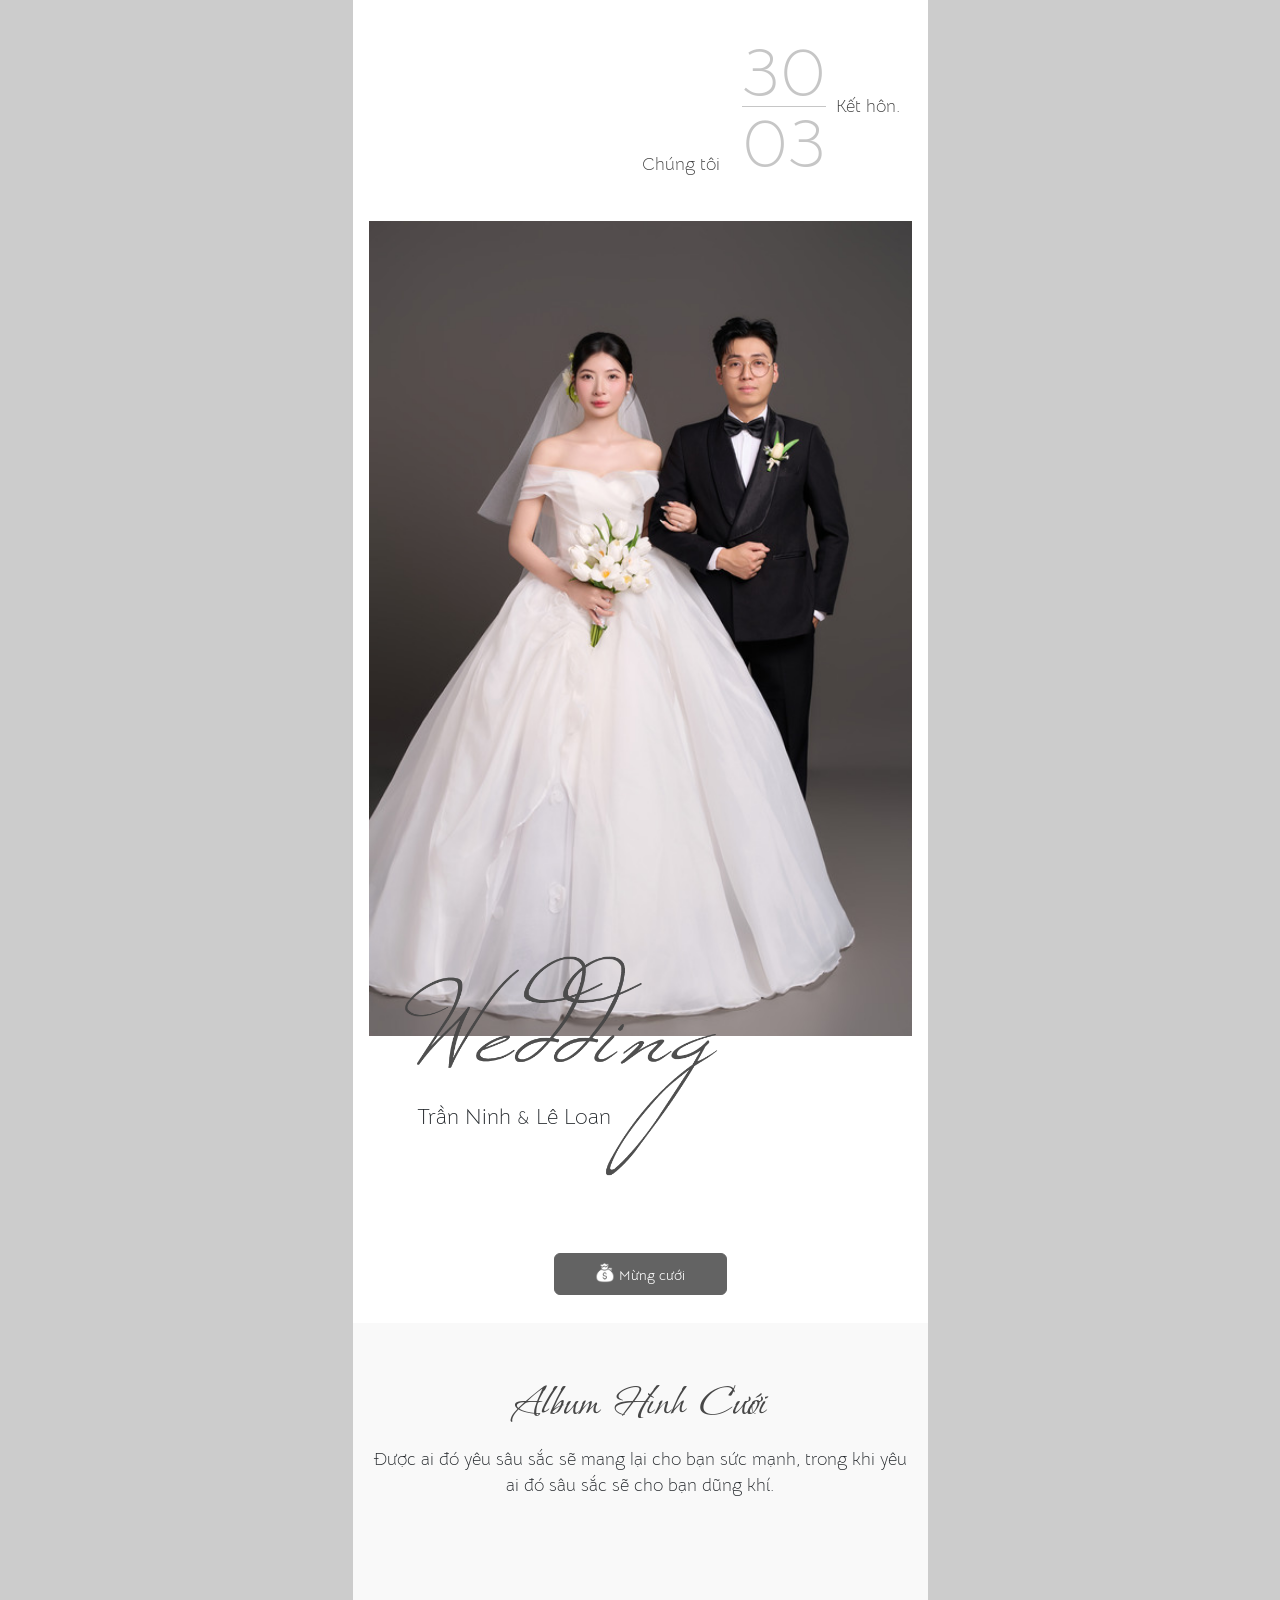
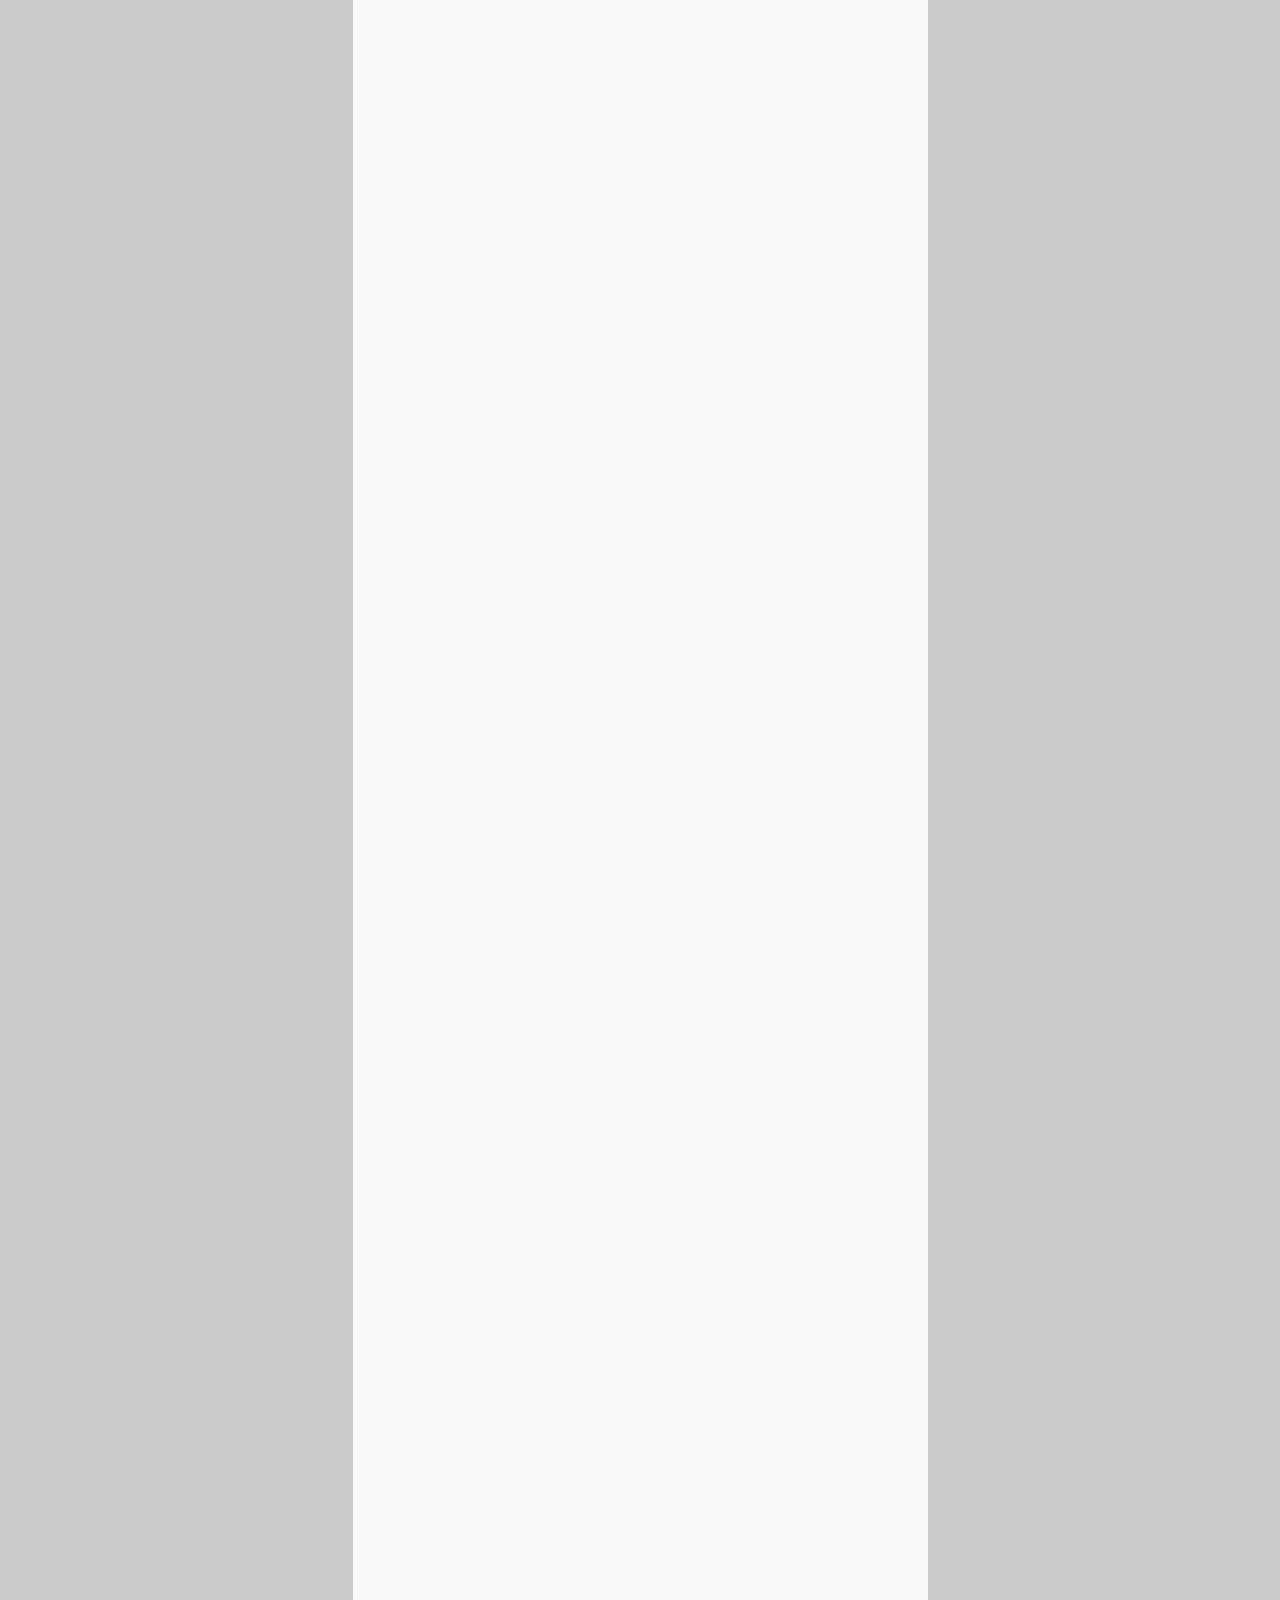
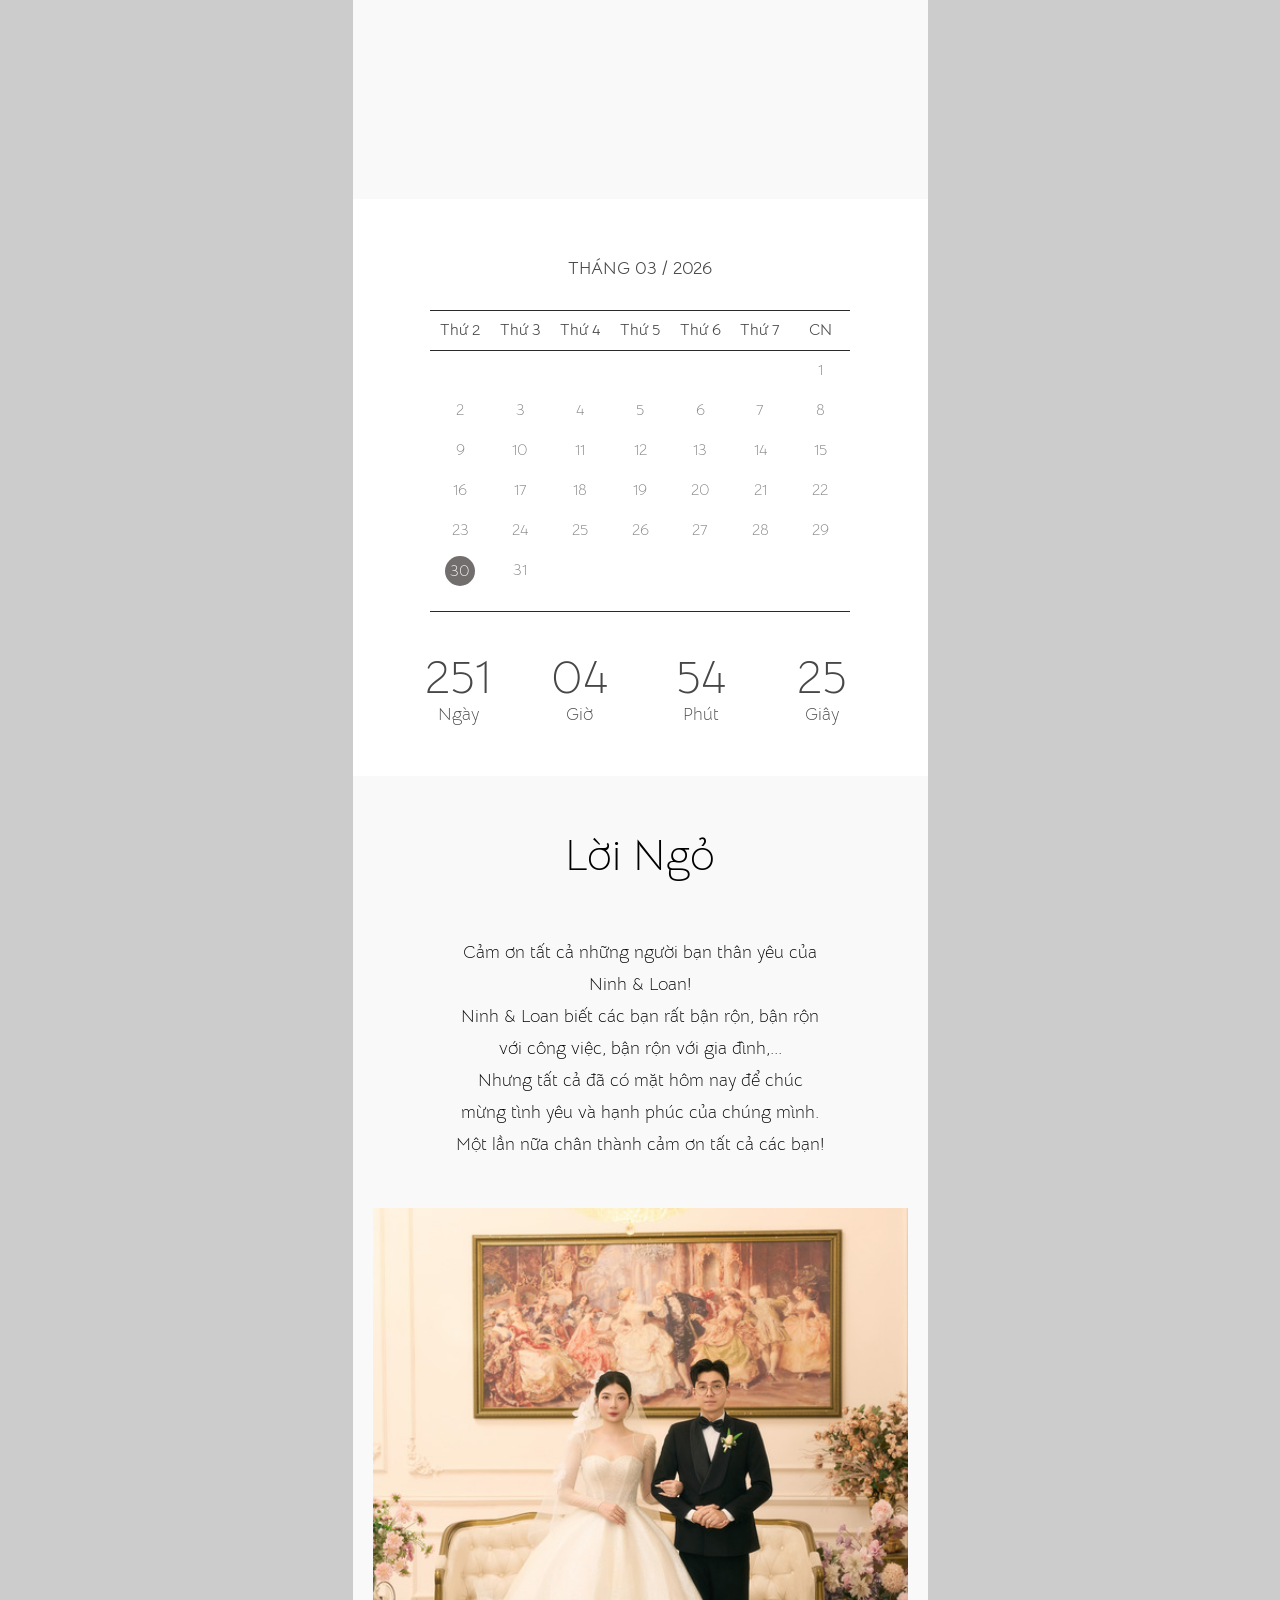
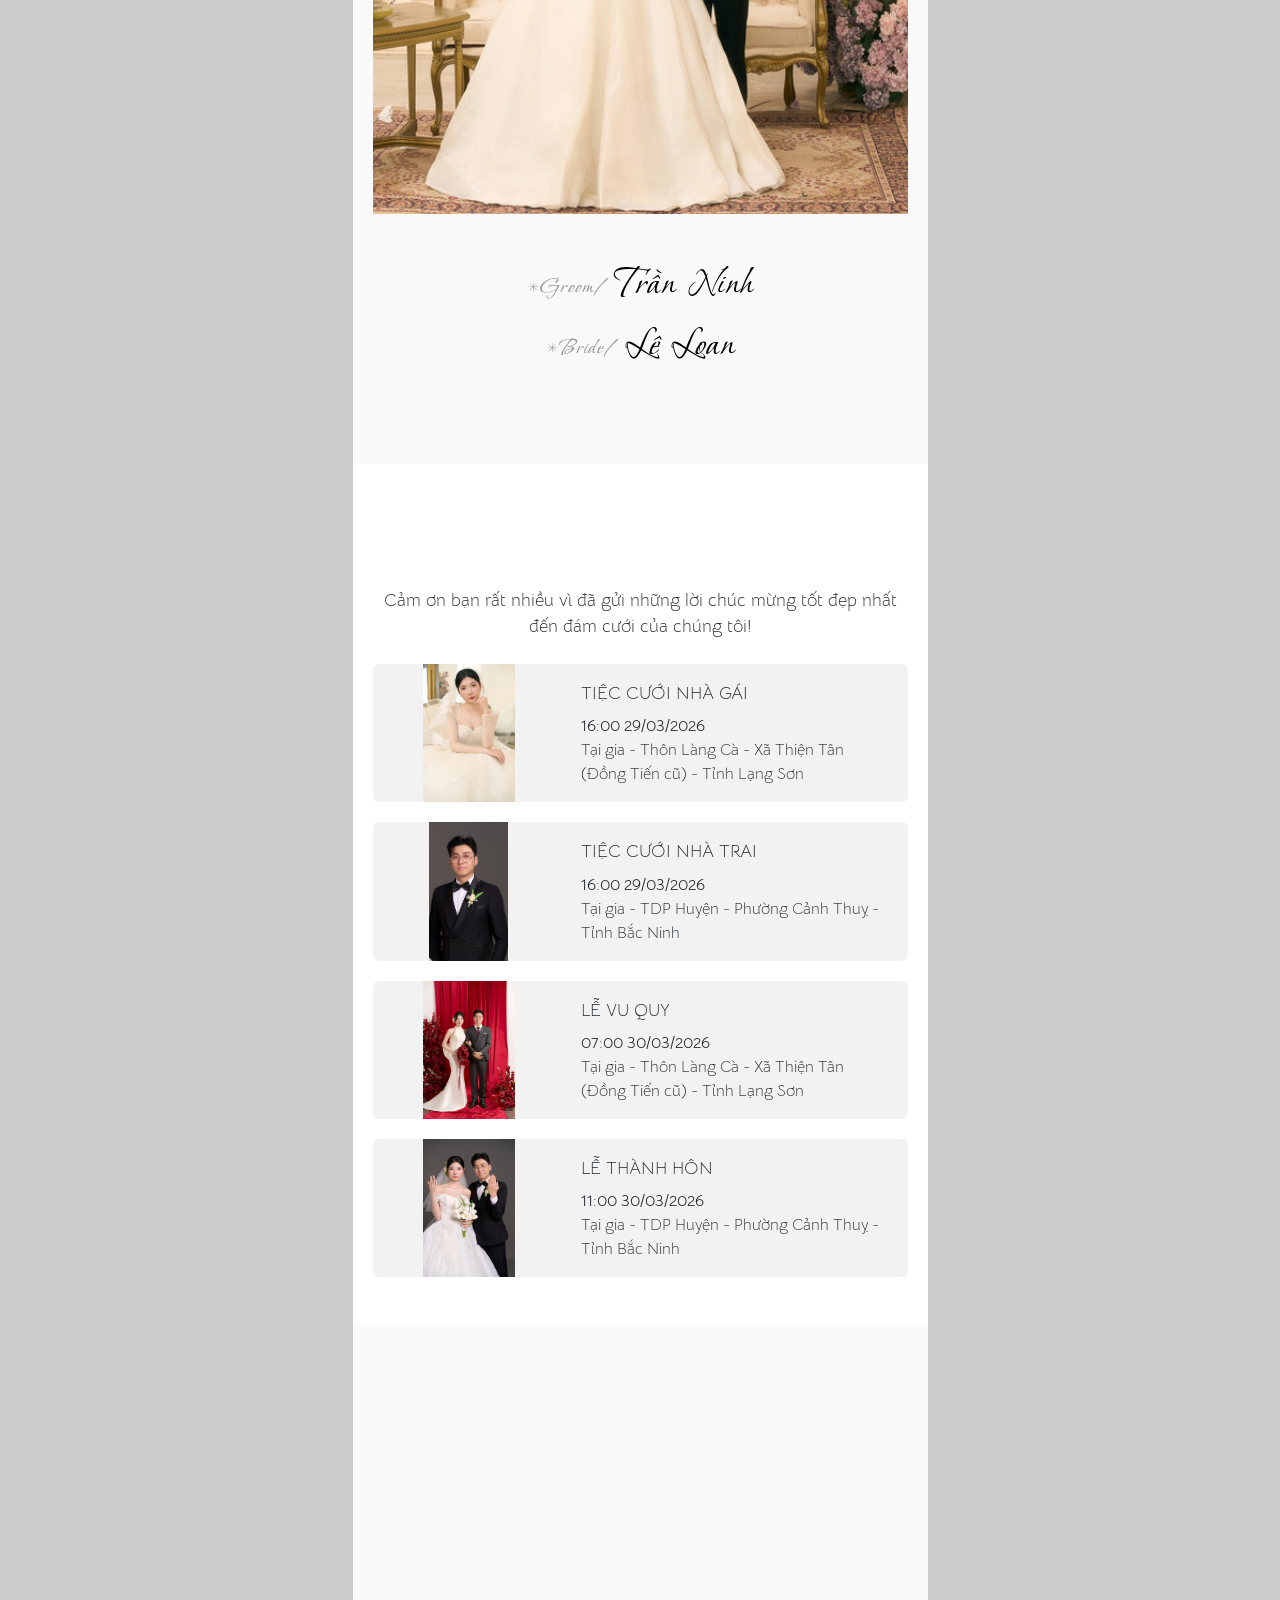
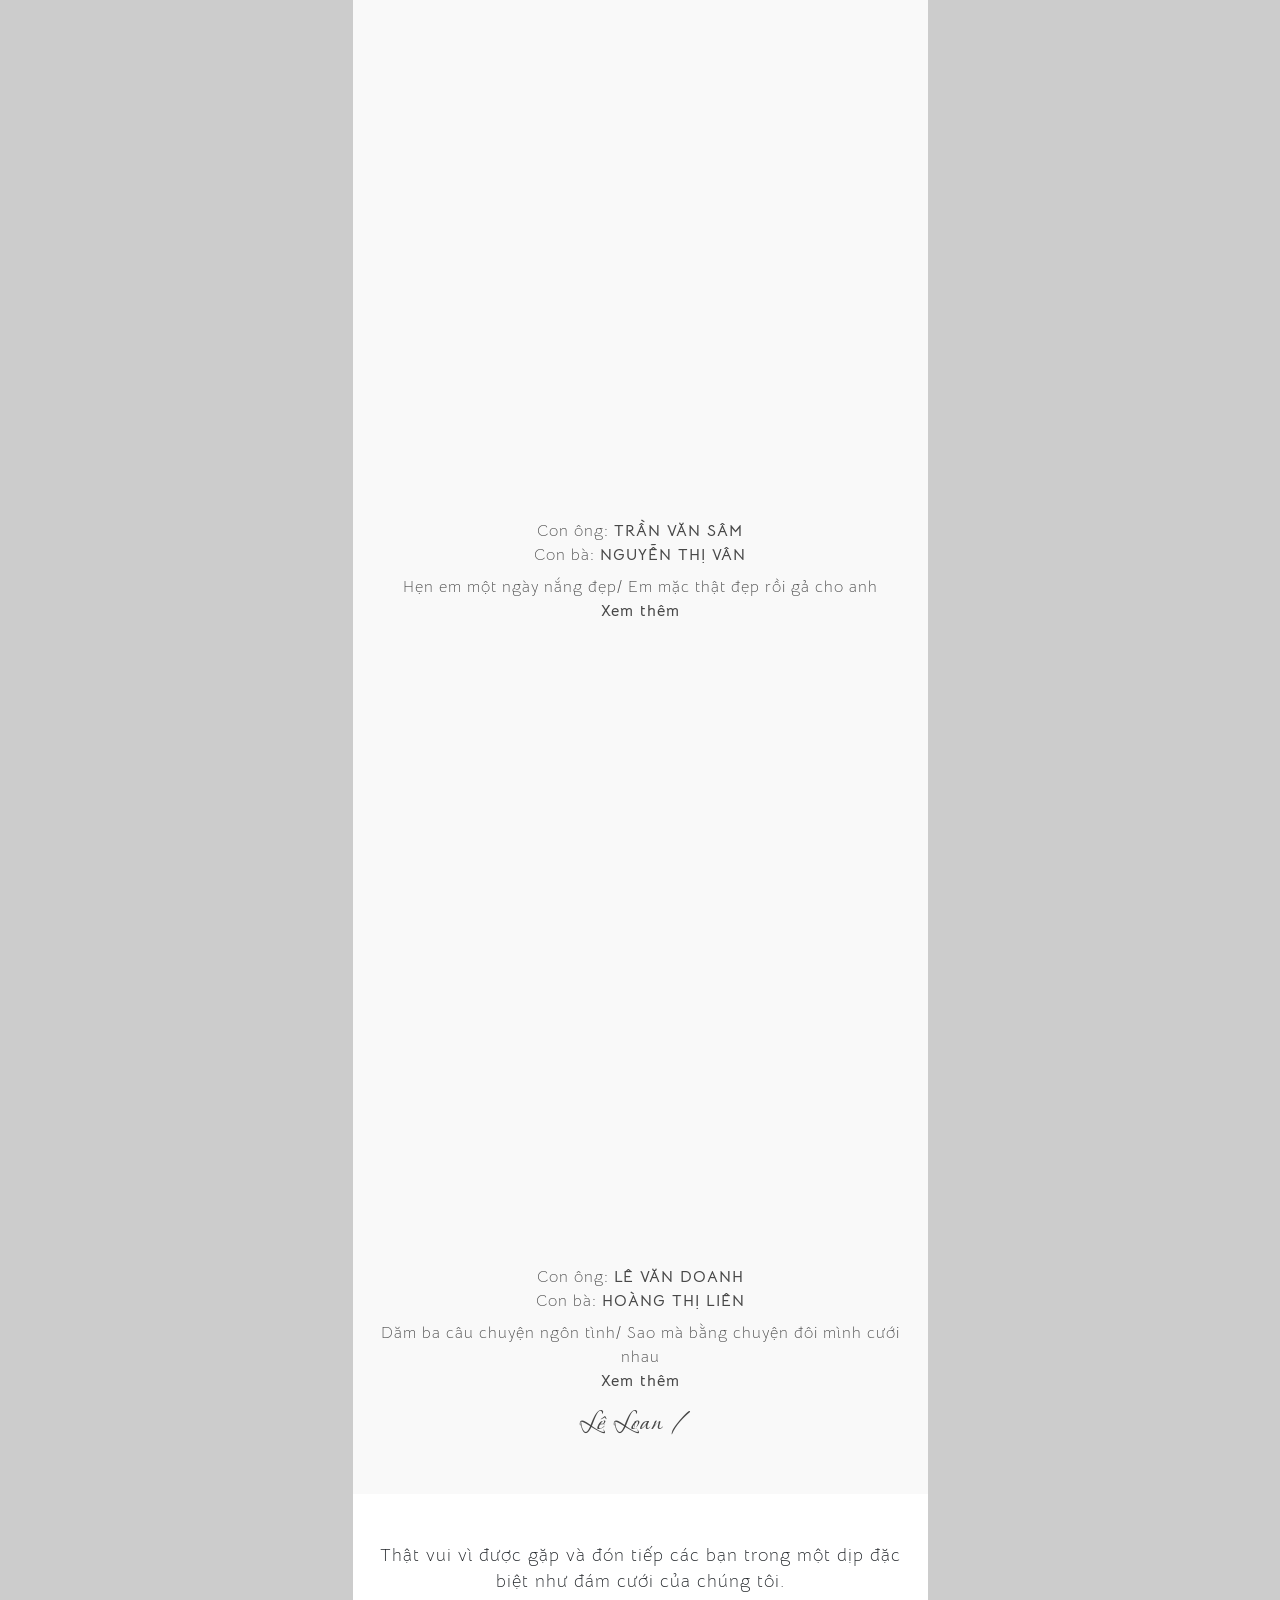
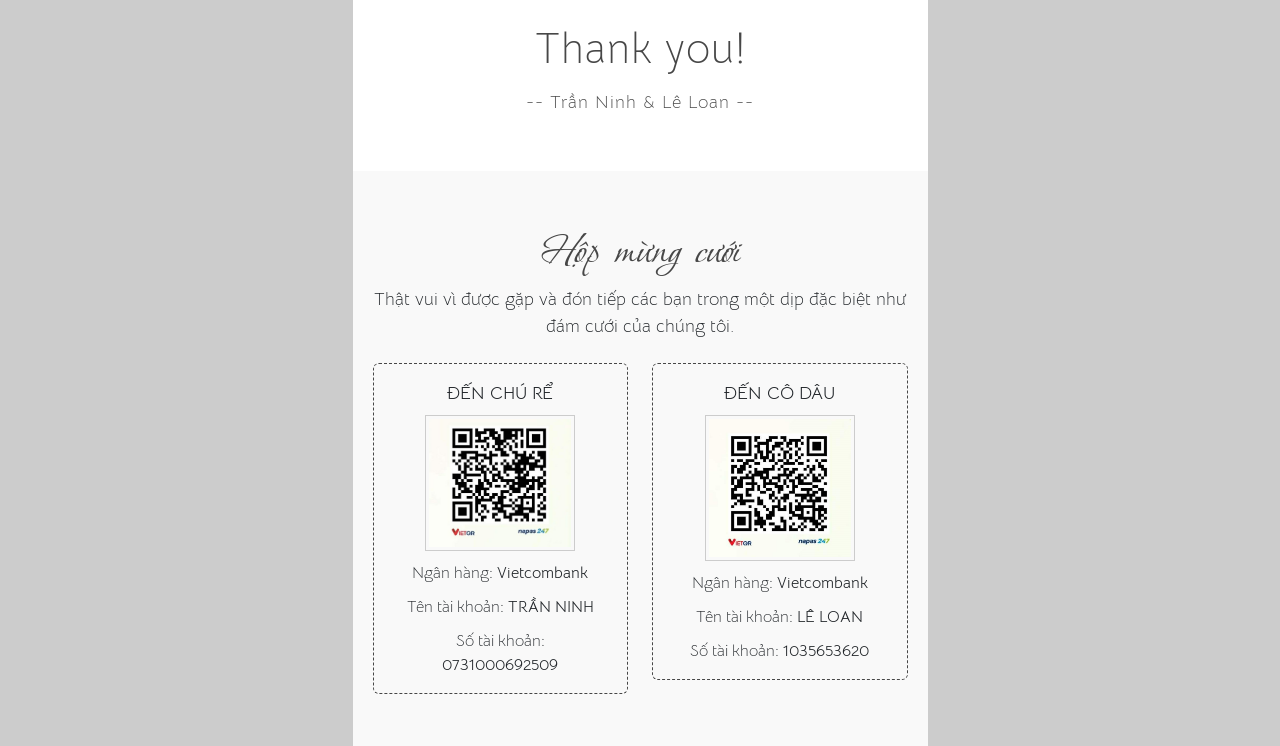
==== index.html @ 9a0926ea "Update index.html ss" ====
<!doctype html>
<html lang="en">
  <meta http-equiv="content-type" content="text/html;charset=UTF-8" />

  <head>
    <meta charset="utf-8" />
    <meta http-equiv="X-UA-Compatible" content="IE=edge" />
    <title>Thiệp cưới TRẦN NINH &amp; LÊ LOAN</title>
    <meta name="viewport" content="width=device-width, initial-scale=1" />

    <!-- Open Graph / Facebook / Zalo -->
    <meta property="og:type" content="website" />
    <meta property="og:url" content="https://googlemap2.github.io/tranninh/" />
    <meta property="og:title" content="Thiệp cưới TRẦN NINH &amp; LÊ LOAN" />
    <meta
      property="og:description"
      content="Trân trọng kính mời bạn tham dự tiệc cưới của Trần Ninh &amp; Lê Loan."
    />
    <meta
      property="og:image"
      content="https://googlemap2.github.io//assets/images/galleries/671e1073c905ba67e70da574.jpg"
    />
    <meta property="og:image:width" content="1200" />
    <meta property="og:image:height" content="630" />
    <meta property="og:locale" content="vi_VN" />

    <!-- Twitter Card -->
    <meta name="twitter:card" content="summary_large_image" />
    <meta name="twitter:title" content="Thiệp cưới TRẦN NINH &amp; LÊ LOAN" />
    <meta
      name="twitter:description"
      content="Trân trọng kính mời bạn tham dự tiệc cưới của Trần Ninh &amp; Lê Loan."
    />
    <meta
      name="twitter:image"
      content="https://googlemap2.github.io/tranninh/assets/images/galleries/671e1073c905ba67e70da574.jpg"
    />
    <link
      href="https://fonts.googleapis.com/css2?family=Texturina:opsz,wght@12..72,100&amp;display=swap"
      rel="stylesheet"
    />
    <link
      href="https://fonts.googleapis.com/css2?family=Great+Vibes&amp;display=swap"
      rel="stylesheet"
    />
    <link
      href="https://fonts.googleapis.com/css2?family=Bellota+Text&amp;display=swap"
      rel="stylesheet"
    />
    <link
      href="https://fonts.googleapis.com/css2?family=Bonheur+Royale&amp;display=swap"
      rel="stylesheet"
    />
    <link rel="stylesheet" href="assets/css/libs.css" />
    <link rel="stylesheet" href="assets/css/style.css" />
  </head>

  <body>
    <div class="wrapper">
      <header id="header" class="site-header header-style-1 d-none">
        <meta name="format-detection" content="telephone=no" />
        <nav class="navbar bg-white shadow-sm py-1">
          <div class="container-fluid">
            <div
              class="w-100 d-flex align-items-center justify-content-between"
            >
              <a class="section-title navbar-brand" href="#">Ninh & Loan</a>
              <button
                class="navbar-toggler rounded-0 border-0 p-0"
                type="button"
                data-bs-toggle="offcanvas"
                data-bs-target="#offcanvasNavbar"
                aria-controls="offcanvasNavbar"
              >
                <i class="bi bi-list fs-3 text-black"></i>
              </button>
            </div>
          </div>
        </nav>
      </header>
      <section class="banner-section">
        <div class="main_area p-3">
          <div class="day_wrapper" data-aos="fade-up" data-aos-delay="500">
            <div class="day_area p-1 text-center">
              <div
                class="section-sub-title d-flex day_area_inner text-center p-2 py-3"
              >
                <p class="m-0 we">Chúng tôi</p>
                <div class="wrap-text">
                  <p class="day m-0">30</p>
                  <p class="month m-0">03</p>
                </div>
                <p class="m-0">Kết hôn.</p>
              </div>
            </div>
          </div>
          <div
            class="main_image_area pt-4 pb-8"
            data-aos="fade-up"
            data-aos-delay="50"
          >
            <div class="main_image">
              <img
                src="assets/images/templates/9f96b918758557fd2af6faa63a7cd6f3.jpg"
              />
            </div>
            <img
              class="bg-title"
              src="assets/images/theme/main_title.png"
              alt=""
            />
            <div class="wrap-name pt-7 px-5 title">
              Trần Ninh <small>&amp;</small> Lê Loan
            </div>
          </div>
        </div>
      </section>
      <section class="py-4 accessibilities-section">
        <div class="container-fluid">
          <div class="row gx-2 justify-content-center">
            <div class="col-sm-4">
              <a
                href="javascript:void(0)"
                class="w-100 mb-1 accessibility-btn btn btn-secondary buttonDonate"
                data-aos="fade-left"
              >
                <span class="content-button">
                  <img
                    class="access-section-icon"
                    src="assets/images/static/money_bag.png"
                    alt="access-btn"
                  />
                  Mừng cưới
                </span>
              </a>
            </div>
          </div>
        </div>
      </section>
      <section class="py-5 gallery-section section-bg-affect" id="gallery">
        <div class="container-fluid">
          <h2 class="section-title text-center" data-aos="zoom-in-up">
            Album Hình Cưới
          </h2>
          <h3 class="section-sub-title mb-4 text-center" data-aos="zoom-in-up">
            Được ai đó yêu sâu sắc sẽ mang lại cho bạn sức mạnh, trong khi yêu
            ai đó sâu sắc sẽ cho bạn dũng khí.
          </h3>
          <div class="row gx-2" id="photoGalleryContainer">
            <div
              class="col-6 gallery-item section-sub-title mb-2 btn-see-more-gallery"
              data-aos="fade-right"
              data-index="0"
            >
              <img src="assets/images/galleries/671e196ac905ba67e70da578.jpg" />
            </div>
            <div
              class="col-6 gallery-item section-sub-title mb-2 btn-see-more-gallery"
              data-aos="fade-left"
              data-index="1"
            >
              <img src="assets/images/galleries/671e10d90b944ebb470a956f.jpg" />
            </div>
            <div
              class="col-6 gallery-item section-sub-title mb-2 btn-see-more-gallery"
              data-aos="fade-right"
              data-index="2"
            >
              <img src="assets/images/galleries/671e10fc84f617eee101def4.jpg" />
            </div>
            <div
              class="col-6 gallery-item section-sub-title mb-2 btn-see-more-gallery"
              data-aos="fade-left"
              data-index="3"
            >
              <img src="assets/images/galleries/671e10f0c905ba67e70da575.jpg" />
            </div>

            <div
              class="col-6 gallery-item section-sub-title mb-2 btn-see-more-gallery"
              data-aos="fade-right"
              data-index="4"
            >
              <img src="assets/images/galleries/671e10b777f47b1c6b0e1d08.jpg" />
            </div>
            <div
              class="col-6 gallery-item section-sub-title mb-2 btn-see-more-gallery"
              data-aos="fade-left"
              data-index="5"
            >
              <img src="assets/images/galleries/671e10a80347d786720f5a98.jpg" />
            </div>
            <div
              class="col-6 gallery-item section-sub-title mb-2 btn-see-more-gallery"
              data-aos="fade-right"
              data-index="6"
            >
              <img src="assets/images/galleries/671e109a50c694b588024dc7.jpg" />
            </div>
            <div
              class="col-6 gallery-item section-sub-title mb-2 btn-see-more-gallery"
              data-aos="fade-left"
              data-index="7"
            >
              <img src="assets/images/galleries/671e108cb53b22d3490c5c44.jpg" />
            </div>
            <div
              class="col-6 gallery-item section-sub-title mb-2 btn-see-more-gallery"
              data-aos="fade-right"
              data-index="8"
            >
              <img src="assets/images/galleries/671e1073c905ba67e70da574.jpg" />
            </div>
            <div
              class="col-6 gallery-item section-sub-title mb-2 btn-see-more-gallery"
              data-aos="fade-left"
              data-index="9"
            >
              <img src="assets/images/galleries/671e107f654deb6c4b0674ca.jpg" />
            </div>
          </div>
        </div>
      </section>
      <section
        class="py-5 section-sub-title weddingdate-section section-bg-affect"
        id="weddingdate"
      >
        <div class="container-fluid">
          <div class="w-100">
            <div class="mini_calendar m-auto pb-3" data-aos="fade-up-right">
              <div class="mini_calendar">
                <table>
                  <caption class="calendar-month">
                    Th&aacute;ng 03 / 2026
                  </caption>
                  <tr>
                    <th abbr="Monday">Thứ 2</th>
                    <th abbr="Tuesday">Thứ 3</th>
                    <th abbr="Wednesday">Thứ 4</th>
                    <th abbr="Thursday">Thứ 5</th>
                    <th abbr="Friday">Thứ 6</th>
                    <th abbr="Saturday">Thứ 7</th>
                    <th abbr="Sunday">CN</th>
                  </tr>
                  <tr>
                    <td>&nbsp;</td>
                    <td>&nbsp;</td>
                    <td>&nbsp;</td>
                    <td>&nbsp;</td>
                    <td>&nbsp;</td>
                    <td>&nbsp;</td>
                    <td>1</td>
                  </tr>
                  <tr>
                    <td>2</td>
                    <td>3</td>
                    <td>4</td>
                    <td>5</td>
                    <td>6</td>
                    <td>7</td>
                    <td>8</td>
                  </tr>
                  <tr>
                    <td>9</td>
                    <td>10</td>
                    <td>11</td>
                    <td>12</td>
                    <td>13</td>
                    <td>14</td>
                    <td>15</td>
                  </tr>
                  <tr>
                    <td>16</td>
                    <td>17</td>
                    <td>18</td>
                    <td>19</td>
                    <td>20</td>
                    <td>21</td>
                    <td>22</td>
                  </tr>
                  <tr>
                    <td>23</td>
                    <td>24</td>
                    <td>25</td>
                    <td>26</td>
                    <td>27</td>
                    <td>28</td>
                    <td>29</td>
                  </tr>
                  <tr>
                    <td>
                      <div id="today">30</div>
                    </td>
                    <td>31</td>
                    <td id="emptydays" colspan="5">&nbsp;</td>
                  </tr>
                </table>
              </div>
            </div>
            <div class="countdown" data-aos="fade-up-left">
              <div
                class="m-auto"
                id="clock"
                data-date="2026-03-30"
                data-text-day="Ngày"
                data-text-hour="Giờ"
                data-text-minute="Phút"
                data-text-second="Giây"
              ></div>
            </div>
          </div>
        </div>
      </section>
      <section
        class="py-5 invitation-section section-bg-affect"
        id="invitation"
      >
        <div class="container-fluid">
          <div class="w-100">
            <div data-aos="fade-up" class="invation-title">
              <h3 class="text-center title m-0">Lời Ngỏ</h3>
              <p class="text-center m-0"></p>
            </div>
            <div>
              <div
                data-aos="fade-up"
                class="invitation-content my-5 text-center sub-title"
              >
                Cảm ơn tất cả những người bạn thân yêu của Ninh &amp; Loan!<br />
                Ninh &amp; Loan biết các bạn rất bận rộn, bận rộn với công việc,
                bận rộn với gia đình,...<br />
                Nhưng tất cả đã có mặt hôm nay để chúc mừng tình yêu và hạnh
                phúc của chúng mình.<br />
                Một lần nữa chân thành cảm ơn tất cả các bạn!
              </div>
              <div data-aos="fade-up" class="couple-img mb-5">
                <img
                  src="assets/images/templates/e5109b26ee0a64bac6932ac7e2414fea.jpg"
                />
              </div>
              <div
                data-aos="fade-up"
                class="section-title invitation-couple text-center my-5 fs-4"
              >
                <p>*Groom/<span> Trần Ninh</span></p>
                <p>*Bride/<span> Lê Loan</span></p>
              </div>
            </div>
          </div>
        </div>
      </section>
      <section class="py-5 event-section section-bg-affect" id="event">
        <div class="container-fluid">
          <h2 data-aos="fade-up" class="section-title text-center">
            Sự Kiện Cưới
          </h2>
          <h3 data-aos="fade-up" class="section-sub-title mb-4 text-center">
            Cảm ơn bạn rất nhiều vì đã gửi những lời chúc mừng tốt đẹp nhất đến
            đám cưới của chúng tôi!
          </h3>
          <div
            class="event-item d-flex flex-row p-0 border-0 rounded overflow-hidden"
          >
            <div
              class="image-wrap position-relative"
              style="
                background-image: url(&quot;assets/images/55b1ae4c3d3bf928757ba6cf7769b42e.jpg&quot;);
              "
            ></div>
            <div class="info-wrap p-3">
              <h5 class="section-sub-title">TIỆC CƯỚI NHÀ GÁI</h5>
              <strong>16:00 29/03/2026</strong>
              <p class="card-text">
                <span>Tại gia - </span> Thôn Làng Cà - Xã Thiện Tân (Đồng Tiến
                cũ) - Tỉnh Lạng Sơn
              </p>
            </div>
          </div>
          <div
            class="event-item d-flex flex-row p-0 border-0 rounded overflow-hidden"
          >
            <div
              class="image-wrap position-relative"
              style="
                background-image: url(&quot;assets/images/a1c297f5f1f9afcadfbcb20833d03c52.jpg&quot;);
              "
            ></div>
            <div class="info-wrap p-3">
              <h5 class="section-sub-title">TIỆC CƯỚI NHÀ TRAI</h5>
              <strong>16:00 29/03/2026</strong>
              <p class="card-text">
                <span>Tại gia - </span>
                TDP Huyện - Phường Cảnh Thuỵ - Tỉnh Bắc Ninh
              </p>
            </div>
          </div>
          <div
            class="event-item d-flex flex-row p-0 border-0 rounded overflow-hidden"
          >
            <div
              class="image-wrap position-relative"
              style="
                background-image: url(&quot;assets/images/72a6f6ddf12eff535519940b5c3ecd0a.jpg&quot;);
              "
            ></div>
            <div class="info-wrap p-3">
              <h5 class="section-sub-title">LỄ VU QUY</h5>
              <strong>07:00 30/03/2026</strong>
              <p class="card-text">
                <span>Tại gia - </span>
                Thôn Làng Cà - Xã Thiện Tân (Đồng Tiến cũ) - Tỉnh Lạng Sơn
              </p>
            </div>
          </div>

          <div
            class="event-item d-flex flex-row p-0 border-0 rounded overflow-hidden"
          >
            <div
              class="image-wrap position-relative"
              style="
                background-image: url(&quot;assets/images/56cc53add6c98324c9f32dfdcb2bb6d3.jpg&quot;);
              "
            ></div>
            <div class="info-wrap p-3">
              <h5 class="section-sub-title">LỄ THÀNH HÔN</h5>
              <strong>11:00 30/03/2026</strong>
              <p class="card-text">
                <span>Tại gia - </span>
                TDP Huyện - Phường Cảnh Thuỵ - Tỉnh Bắc Ninh
              </p>
            </div>
          </div>
        </div>
      </section>
      <section class="py-5 couple-section section-bg-affect" id="couple">
        <div class="container-fluid">
          <h2 data-aos="fade-up" class="section-title text-center m-0">
            Cô Dâu &amp; Chú Rể
          </h2>
          <!-- <h3 data-aos="fade-up" class="section-sub-title mb-0 text-center">
               </h3> -->
          <div class="section-title wrap-people mt-5">
            <div class="member member-groom mb-5">
              <div
                data-aos="flip-left"
                class="member-image animation mb-3 text-center"
              >
                <img src="assets/images/2ba3268fad8a0068a8bd4b5a2ee57e42.jpg" />
              </div>
              <div class="parent d-flex flex-column mx-auto text-center my-2">
                <div class="parent-name">
                  Con ông: <span>TRẦN VĂN SÂM</span>
                </div>
                <div class="parent-name">
                  Con bà: <span>NGUYỄN THỊ VÂN</span>
                </div>
              </div>
              <div class="groom-story d-flex flex-column">
                <p class="text-story fs-6 text-center m-0">
                  Hẹn em một ngày nắng đẹp/ Em mặc thật đẹp rồi gả cho anh
                </p>
                <a
                  class="fs-6 fw-bold text-center mb-2 text-decoration-none"
                  tabindex="0"
                  role="button"
                  data-bs-toggle="popover"
                  data-bs-trigger="focus"
                  data-bs-placement="bottom"
                  data-bs-content="Hẹn em một ngày nắng đẹp/
                        Em mặc thật đẹp rồi gả cho anh"
                  >Xem thêm</a
                >
              </div>
              <div class="d-flex justify-content-center">
                <span data-aos="fade-left" class="member-name m-0">
                  Trần Ninh /
                </span>
                <ul
                  data-aos="fade-up"
                  class="member-contact social-links d-flex p-0 m-0 mx-2"
                ></ul>
              </div>
            </div>
            <div class="member member-bride mt-5">
              <div
                data-aos="flip-left"
                class="member-image animation mb-3 text-center"
              >
                <img src="assets/images/362e24dad3f18dd3bc062fa6f2bdc418.jpg" />
              </div>
              <div class="parent d-flex flex-column mx-auto text-center my-2">
                <div class="parent-name">
                  Con ông: <span>LÊ VĂN DOANH</span>
                </div>
                <div class="parent-name">
                  Con bà: <span>HOÀNG THỊ LIÊN</span>
                </div>
              </div>
              <div class="bride-story d-flex flex-column">
                <p class="text-story fs-6 text-center m-0">
                  Dăm ba câu chuyện ngôn tình/ Sao mà bằng chuyện đôi mình cưới
                  nhau
                </p>
                <a
                  class="fs-6 fw-bold text-center mb-2 text-decoration-none"
                  tabindex="0"
                  role="button"
                  data-bs-toggle="popover"
                  data-bs-trigger="focus"
                  data-bs-placement="bottom"
                  data-bs-content="Dăm ba câu chuyện ngôn tình/
                        Sao mà bằng chuyện đôi mình cưới nhau"
                  >Xem thêm</a
                >
              </div>
              <div class="d-flex justify-content-center">
                <span data-aos="fade-left" class="member-name m-0">
                  Lê Loan /
                </span>
                <ul
                  data-aos="fade-up"
                  class="member-contact social-links d-flex p-0 m-0 mx-2"
                ></ul>
              </div>
            </div>
          </div>
        </div>
      </section>
      <section
        class="section-title footer-section py-5 text-center section-bg-affect"
      >
        <div class="container-fluid">
          <h3 class="section-sub-title text-body mb-4 text-center">
            Thật vui vì được gặp và đón tiếp các bạn trong một dịp đặc biệt như
            đám cưới của chúng tôi.
          </h3>
          <h3 class="title">Thank you!</h3>
          <h5 class="sub-title">-- Trần Ninh & Lê Loan --</h5>
        </div>
      </section>
      <section class="py-5 donate-section section-bg-affect" id="donate">
        <div class="container-fluid">
          <div class="w-100">
            <h2 data-aos="fade-up" class="section-title text-center m-0">
              Hộp mừng cưới
            </h2>
            <h3 data-aos="fade-up" class="section-sub-title mb-4 text-center">
              Thật vui vì được gặp và đón tiếp các bạn trong một dịp đặc biệt
              như đám cưới của chúng tôi.
            </h3>
            <div class="row d-flex justify-content-around donate-box mb-1">
              <div data-aos="fade-left" class="col-6 donate-wrap">
                <div class="donate-card p-3 px-4 rounded text-center">
                  <strong class="d-block sub-title mb-2 text-uppercase"
                    >Đến chú rể</strong
                  >
                  <img
                    class="qr-code-image m-auto mb-2"
                    src="assets/images/stk.jpg"
                  />
                  <p class="mb-1">Ngân hàng: <strong>Vietcombank</strong></p>
                  <p class="mb-1">Tên tài khoản: <strong>TRẦN NINH</strong></p>
                  <p class="mb-1">
                    Số tài khoản: <strong>0731000692509</strong>
                  </p>
                </div>
              </div>
              <div data-aos="fade-left" class="col-6 donate-wrap">
                <div class="donate-card p-3 px-4 rounded text-center">
                  <strong class="d-block sub-title mb-2 text-uppercase"
                    >Đến cô dâu</strong
                  >
                  <img
                    class="qr-code-image m-auto mb-2"
                    src="assets/images/stk-vo.jpg"
                  />
                  <p class="mb-1">Ngân hàng: <strong>Vietcombank</strong></p>
                  <p class="mb-1">Tên tài khoản: <strong>LÊ LOAN</strong></p>
                  <p class="mb-1">Số tài khoản: <strong>1035653620</strong></p>
                </div>
              </div>
            </div>
          </div>
        </div>
      </section>
    </div>
    <div
      class="offcanvas offcanvas-end offcanvas-menu"
      tabindex="-1"
      id="offcanvasNavbar"
      data-bs-scroll="true"
      data-bs-backdrop="true"
      aria-labelledby="offcanvasNavbarLabel"
    >
      <div class="offcanvas-body">
        <ul class="navbar-nav justify-content-end flex-grow-1">
          <div class="offcanvas-header pb-4 pt-2 px-2 justify-content-end">
            <button
              type="button"
              class="btn-close p-0"
              data-bs-dismiss="offcanvas"
              aria-label="Close"
            ></button>
          </div>
          <li class="nav-item">
            <a
              class="section-sub-title nav-link active"
              aria-current="page"
              href="#gallery"
              >Album Hình Cưới</a
            >
          </li>
          <li class="nav-item">
            <a
              class="section-sub-title nav-link active"
              aria-current="page"
              href="#invitation"
              >Lời Ngỏ</a
            >
          </li>
          <li class="nav-item">
            <a class="section-sub-title nav-link" href="#event">Sự kiện cưới</a>
          </li>
          <li class="nav-item">
            <a class="section-sub-title nav-link" href="#couple"
              >Cô Dâu &amp; Chú Rể</a
            >
          </li>
          <li class="nav-item">
            <a class="section-sub-title nav-link" href="#donate">Mừng cưới</a>
          </li>
        </ul>
      </div>
    </div>
    <div
      class="py-5 donate-section donate-modal section-bg-affect"
      id="donate-modal"
    >
      <div class="container-fluid donate-modal-content">
        <span class="donate-modal-close text-danger">&times;</span>
        <div class="w-100 p-4">
          <h2
            data-aos="fade-up"
            class="section-title text-body text-center m-0"
          >
            Hộp mừng cưới
          </h2>
          <h3
            data-aos="fade-up"
            class="section-sub-title text-body mb-4 text-center"
          >
            Thật vui vì được gặp và đón tiếp các bạn trong một dịp đặc biệt như
            đám cưới của chúng tôi.
          </h3>
          <div class="row justify-content-center donate-box mb-1">
            <div data-aos="fade-left" class="col-6 px-4">
              <div class="donate-card p-4 rounded text-center">
                <strong class="d-block sub-title mb-2 text-uppercase"
                  >Đến chú rể</strong
                >
                <img
                  class="qr-code-image m-auto mb-2"
                  src="assets/images/stk.jpg"
                />
                <p class="mb-1">Ngân hàng: <strong>Vietcombank</strong></p>
                <p class="mb-1">Tên tài khoản: <strong>TRẦN NINH</strong></p>
                <p class="mb-1">Số tài khoản: <strong>0731000692509</strong></p>
              </div>
            </div>
            <div data-aos="fade-left" class="col-6 px-4">
              <div class="donate-card p-4 rounded text-center">
                <strong class="d-block sub-title mb-2 text-uppercase"
                  >Đến cô dâu</strong
                >
                <img
                  class="qr-code-image m-auto mb-2"
                  src="assets/images/stk-vo.jpg"
                />
                <p class="mb-1">Ngân hàng: <strong>Vietcombank</strong></p>
                <p class="mb-1">Tên tài khoản: <strong>LÊ LOAN</strong></p>
                <p class="mb-1">Số tài khoản: <strong>1035653620</strong></p>
              </div>
            </div>
          </div>
        </div>
      </div>
    </div>
    <script type="text/javascript">
      function parseJsonRecursively(jsonString) {
        let parsed = JSON.parse(jsonString);
        Object.keys(parsed).forEach(function (key) {
          try {
            let checkValue = JSON.parse(parsed[key]);
            if (checkValue && checkValue.constructor === Object) {
              parsed[key] = checkValue;
            }
          } catch (e) {}
        });
        return parsed;
      }
      let biicore = parseJsonRecursively(
        '{"template_id":"643d7aa30be61636f4051958","templatePremium":true,"themeRoot":"assets","webroot":"/","coreSite":"","webToken":"671b5b5c50d1d4264e07d638","isPremium":true,"bgMusic":"assets/media/671e18c8131605dd9407044d.mp3","alert":"[]","effect":"{\\"type\\":\\"snow\\"}","logo":"","url_landing_page":"","isAutoPlay":true,"footer_title":"Hôn lễ Trần Ninh & Lê Loan","footer_title_mobile":"Trần Ninh & Lê Loan"}',
      );
    </script>
    <script src="assets/js/biicommon.min484d.js?v=20241021"></script>
    <script src="assets/js/libs.js"></script>
    <script src="assets/js/script.js"></script>
  </body>
</html>
---- assets/css/libs.css ----
/* Reset CSS */
/* http://meyerweb.com/eric/tools/css/reset/ 
   v2.0 | 20110126
   License: none (public domain)
*/
html, body, div, span, applet, object, iframe,
h1, h2, h3, h4, h5, h6, p, blockquote, pre,
a, abbr, acronym, address, big, cite, code,
del, dfn, em, img, ins, kbd, q, s, samp,
small, strike, strong, sub, sup, tt, var,
b, u, i, center,
dl, dt, dd, ol, ul, li,
fieldset, form, label, legend,
table, caption, tbody, tfoot, thead, tr, th, td,
article, aside, canvas, details, embed, 
figure, figcaption, footer, header, hgroup, 
menu, nav, output, ruby, section, summary,
time, mark, audio, video {
	margin: 0;
	padding: 0;
	border: 0;
	font-size: 100%;
	font: inherit;
	vertical-align: baseline;
}
/* HTML5 display-role reset for older browsers */
article, aside, details, figcaption, figure, 
footer, header, hgroup, menu, nav, section {
	display: block;
}
body {
	line-height: 1;
}
ol, ul {
	list-style: none;
}
blockquote, q {
	quotes: none;
}
blockquote:before, blockquote:after,
q:before, q:after {
	content: '';
	content: none;
}
table {
	border-collapse: collapse;
	border-spacing: 0;
}
/* Bootstrap 5.2 */
@charset "UTF-8";
:root{--bs-blue:#0d6efd;--bs-indigo:#6610f2;--bs-purple:#6f42c1;--bs-pink:#d63384;--bs-red:#dc3545;--bs-orange:#fd7e14;--bs-yellow:#ffc107;--bs-green:#198754;--bs-teal:#20c997;--bs-cyan:#0dcaf0;--bs-black:#000;--bs-white:#fff;--bs-gray:#6c757d;--bs-gray-dark:#343a40;--bs-gray-100:#f8f9fa;--bs-gray-200:#e9ecef;--bs-gray-300:#dee2e6;--bs-gray-400:#ced4da;--bs-gray-500:#adb5bd;--bs-gray-600:#6c757d;--bs-gray-700:#495057;--bs-gray-800:#343a40;--bs-gray-900:#212529;--bs-primary:#0d6efd;--bs-secondary:#6c757d;--bs-success:#198754;--bs-info:#0dcaf0;--bs-warning:#ffc107;--bs-danger:#dc3545;--bs-light:#f8f9fa;--bs-dark:#212529;--bs-primary-rgb:13,110,253;--bs-secondary-rgb:108,117,125;--bs-success-rgb:25,135,84;--bs-info-rgb:13,202,240;--bs-warning-rgb:255,193,7;--bs-danger-rgb:220,53,69;--bs-light-rgb:248,249,250;--bs-dark-rgb:33,37,41;--bs-white-rgb:255,255,255;--bs-black-rgb:0,0,0;--bs-body-color-rgb:33,37,41;--bs-body-bg-rgb:255,255,255;--bs-font-sans-serif:system-ui,-apple-system,"Segoe UI",Roboto,"Helvetica Neue","Noto Sans","Liberation Sans",Arial,sans-serif,"Apple Color Emoji","Segoe UI Emoji","Segoe UI Symbol","Noto Color Emoji";--bs-font-monospace:SFMono-Regular,Menlo,Monaco,Consolas,"Liberation Mono","Courier New",monospace;--bs-gradient:linear-gradient(180deg, rgba(255, 255, 255, 0.15), rgba(255, 255, 255, 0));--bs-body-font-family:var(--bs-font-sans-serif);--bs-body-font-size:1rem;--bs-body-font-weight:400;--bs-body-line-height:1.5;--bs-body-color:#212529;--bs-body-bg:#fff;--bs-border-width:1px;--bs-border-style:solid;--bs-border-color:#dee2e6;--bs-border-color-translucent:rgba(0, 0, 0, 0.175);--bs-border-radius:0.375rem;--bs-border-radius-sm:0.25rem;--bs-border-radius-lg:0.5rem;--bs-border-radius-xl:1rem;--bs-border-radius-2xl:2rem;--bs-border-radius-pill:50rem;--bs-link-color:#0d6efd;--bs-link-hover-color:#0a58ca;--bs-code-color:#d63384;--bs-highlight-bg:#fff3cd}*,::after,::before{box-sizing:border-box}@media (prefers-reduced-motion:no-preference){:root{scroll-behavior:smooth}}body{margin:0;font-family:var(--bs-body-font-family);font-size:var(--bs-body-font-size);font-weight:var(--bs-body-font-weight);line-height:var(--bs-body-line-height);color:var(--bs-body-color);text-align:var(--bs-body-text-align);background-color:var(--bs-body-bg);-webkit-text-size-adjust:100%;-webkit-tap-highlight-color:transparent}hr{margin:1rem 0;color:inherit;border:0;border-top:1px solid;opacity:.25}.h1,.h2,.h3,.h4,.h5,.h6,h1,h2,h3,h4,h5,h6{margin-top:0;margin-bottom:.5rem;font-weight:500;line-height:1.2}.h1,h1{font-size:calc(1.375rem + 1.5vw)}@media (min-width:1200px){.h1,h1{font-size:2.5rem}}.h2,h2{font-size:calc(1.325rem + .9vw)}@media (min-width:1200px){.h2,h2{font-size:2rem}}.h3,h3{font-size:calc(1.3rem + .6vw)}@media (min-width:1200px){.h3,h3{font-size:1.75rem}}.h4,h4{font-size:calc(1.275rem + .3vw)}@media (min-width:1200px){.h4,h4{font-size:1.5rem}}.h5,h5{font-size:1.25rem}.h6,h6{font-size:1rem}p{margin-top:0;margin-bottom:1rem}abbr[title]{-webkit-text-decoration:underline dotted;text-decoration:underline dotted;cursor:help;-webkit-text-decoration-skip-ink:none;text-decoration-skip-ink:none}address{margin-bottom:1rem;font-style:normal;line-height:inherit}ol,ul{padding-left:2rem}dl,ol,ul{margin-top:0;margin-bottom:1rem}ol ol,ol ul,ul ol,ul ul{margin-bottom:0}dt{font-weight:700}dd{margin-bottom:.5rem;margin-left:0}blockquote{margin:0 0 1rem}b,strong{font-weight:bolder}.small,small{font-size:.875em}.mark,mark{padding:.1875em;background-color:var(--bs-highlight-bg)}sub,sup{position:relative;font-size:.75em;line-height:0;vertical-align:baseline}sub{bottom:-.25em}sup{top:-.5em}a{color:var(--bs-link-color);text-decoration:underline}a:hover{color:var(--bs-link-hover-color)}a:not([href]):not([class]),a:not([href]):not([class]):hover{color:inherit;text-decoration:none}code,kbd,pre,samp{font-family:var(--bs-font-monospace);font-size:1em}pre{display:block;margin-top:0;margin-bottom:1rem;overflow:auto;font-size:.875em}pre code{font-size:inherit;color:inherit;word-break:normal}code{font-size:.875em;color:var(--bs-code-color);word-wrap:break-word}a>code{color:inherit}kbd{padding:.1875rem .375rem;font-size:.875em;color:var(--bs-body-bg);background-color:var(--bs-body-color);border-radius:.25rem}kbd kbd{padding:0;font-size:1em}figure{margin:0 0 1rem}img,svg{vertical-align:middle}table{caption-side:bottom;border-collapse:collapse}caption{padding-top:.5rem;padding-bottom:.5rem;color:#6c757d;text-align:left}th{text-align:inherit;text-align:-webkit-match-parent}tbody,td,tfoot,th,thead,tr{border-color:inherit;border-style:solid;border-width:0}label{display:inline-block}button{border-radius:0}button:focus:not(:focus-visible){outline:0}button,input,optgroup,select,textarea{margin:0;font-family:inherit;font-size:inherit;line-height:inherit}button,select{text-transform:none}[role=button]{cursor:pointer}select{word-wrap:normal}select:disabled{opacity:1}[list]:not([type=date]):not([type=datetime-local]):not([type=month]):not([type=week]):not([type=time])::-webkit-calendar-picker-indicator{display:none!important}[type=button],[type=reset],[type=submit],button{-webkit-appearance:button}[type=button]:not(:disabled),[type=reset]:not(:disabled),[type=submit]:not(:disabled),button:not(:disabled){cursor:pointer}::-moz-focus-inner{padding:0;border-style:none}textarea{resize:vertical}fieldset{min-width:0;padding:0;margin:0;border:0}legend{float:left;width:100%;padding:0;margin-bottom:.5rem;font-size:calc(1.275rem + .3vw);line-height:inherit}@media (min-width:1200px){legend{font-size:1.5rem}}legend+*{clear:left}::-webkit-datetime-edit-day-field,::-webkit-datetime-edit-fields-wrapper,::-webkit-datetime-edit-hour-field,::-webkit-datetime-edit-minute,::-webkit-datetime-edit-month-field,::-webkit-datetime-edit-text,::-webkit-datetime-edit-year-field{padding:0}::-webkit-inner-spin-button{height:auto}[type=search]{outline-offset:-2px;-webkit-appearance:textfield}::-webkit-search-decoration{-webkit-appearance:none}::-webkit-color-swatch-wrapper{padding:0}::-webkit-file-upload-button{font:inherit;-webkit-appearance:button}::file-selector-button{font:inherit;-webkit-appearance:button}output{display:inline-block}iframe{border:0}summary{display:list-item;cursor:pointer}progress{vertical-align:baseline}[hidden]{display:none!important}.lead{font-size:1.25rem;font-weight:300}.display-1{font-size:calc(1.625rem + 4.5vw);font-weight:300;line-height:1.2}@media (min-width:1200px){.display-1{font-size:5rem}}.display-2{font-size:calc(1.575rem + 3.9vw);font-weight:300;line-height:1.2}@media (min-width:1200px){.display-2{font-size:4.5rem}}.display-3{font-size:calc(1.525rem + 3.3vw);font-weight:300;line-height:1.2}@media (min-width:1200px){.display-3{font-size:4rem}}.display-4{font-size:calc(1.475rem + 2.7vw);font-weight:300;line-height:1.2}@media (min-width:1200px){.display-4{font-size:3.5rem}}.display-5{font-size:calc(1.425rem + 2.1vw);font-weight:300;line-height:1.2}@media (min-width:1200px){.display-5{font-size:3rem}}.display-6{font-size:calc(1.375rem + 1.5vw);font-weight:300;line-height:1.2}@media (min-width:1200px){.display-6{font-size:2.5rem}}.list-unstyled{padding-left:0;list-style:none}.list-inline{padding-left:0;list-style:none}.list-inline-item{display:inline-block}.list-inline-item:not(:last-child){margin-right:.5rem}.initialism{font-size:.875em;text-transform:uppercase}.blockquote{margin-bottom:1rem;font-size:1.25rem}.blockquote>:last-child{margin-bottom:0}.blockquote-footer{margin-top:-1rem;margin-bottom:1rem;font-size:.875em;color:#6c757d}.blockquote-footer::before{content:"— "}.img-fluid{max-width:100%;height:auto}.img-thumbnail{padding:.25rem;background-color:#fff;border:1px solid var(--bs-border-color);border-radius:.375rem;max-width:100%;height:auto}.figure{display:inline-block}.figure-img{margin-bottom:.5rem;line-height:1}.figure-caption{font-size:.875em;color:#6c757d}.container,.container-fluid,.container-lg,.container-md,.container-sm,.container-xl,.container-xxl{--bs-gutter-x:1.5rem;--bs-gutter-y:0;width:100%;padding-right:calc(var(--bs-gutter-x) * .5);padding-left:calc(var(--bs-gutter-x) * .5);margin-right:auto;margin-left:auto}@media (min-width:576px){.container,.container-sm{max-width:540px}}@media (min-width:768px){.container,.container-md,.container-sm{max-width:720px}}@media (min-width:992px){.container,.container-lg,.container-md,.container-sm{max-width:960px}}@media (min-width:1200px){.container,.container-lg,.container-md,.container-sm,.container-xl{max-width:1140px}}@media (min-width:1400px){.container,.container-lg,.container-md,.container-sm,.container-xl,.container-xxl{max-width:1320px}}.row{--bs-gutter-x:1.5rem;--bs-gutter-y:0;display:flex;flex-wrap:wrap;margin-top:calc(-1 * var(--bs-gutter-y));margin-right:calc(-.5 * var(--bs-gutter-x));margin-left:calc(-.5 * var(--bs-gutter-x))}.row>*{flex-shrink:0;width:100%;max-width:100%;padding-right:calc(var(--bs-gutter-x) * .5);padding-left:calc(var(--bs-gutter-x) * .5);margin-top:var(--bs-gutter-y)}.col{flex:1 0 0%}.row-cols-auto>*{flex:0 0 auto;width:auto}.row-cols-1>*{flex:0 0 auto;width:100%}.row-cols-2>*{flex:0 0 auto;width:50%}.row-cols-3>*{flex:0 0 auto;width:33.3333333333%}.row-cols-4>*{flex:0 0 auto;width:25%}.row-cols-5>*{flex:0 0 auto;width:20%}.row-cols-6>*{flex:0 0 auto;width:16.6666666667%}.col-auto{flex:0 0 auto;width:auto}.col-1{flex:0 0 auto;width:8.33333333%}.col-2{flex:0 0 auto;width:16.66666667%}.col-3{flex:0 0 auto;width:25%}.col-4{flex:0 0 auto;width:33.33333333%}.col-5{flex:0 0 auto;width:41.66666667%}.col-6{flex:0 0 auto;width:50%}.col-7{flex:0 0 auto;width:58.33333333%}.col-8{flex:0 0 auto;width:66.66666667%}.col-9{flex:0 0 auto;width:75%}.col-10{flex:0 0 auto;width:83.33333333%}.col-11{flex:0 0 auto;width:91.66666667%}.col-12{flex:0 0 auto;width:100%}.offset-1{margin-left:8.33333333%}.offset-2{margin-left:16.66666667%}.offset-3{margin-left:25%}.offset-4{margin-left:33.33333333%}.offset-5{margin-left:41.66666667%}.offset-6{margin-left:50%}.offset-7{margin-left:58.33333333%}.offset-8{margin-left:66.66666667%}.offset-9{margin-left:75%}.offset-10{margin-left:83.33333333%}.offset-11{margin-left:91.66666667%}.g-0,.gx-0{--bs-gutter-x:0}.g-0,.gy-0{--bs-gutter-y:0}.g-1,.gx-1{--bs-gutter-x:0.25rem}.g-1,.gy-1{--bs-gutter-y:0.25rem}.g-2,.gx-2{--bs-gutter-x:0.5rem}.g-2,.gy-2{--bs-gutter-y:0.5rem}.g-3,.gx-3{--bs-gutter-x:1rem}.g-3,.gy-3{--bs-gutter-y:1rem}.g-4,.gx-4{--bs-gutter-x:1.5rem}.g-4,.gy-4{--bs-gutter-y:1.5rem}.g-5,.gx-5{--bs-gutter-x:3rem}.g-5,.gy-5{--bs-gutter-y:3rem}@media (min-width:576px){.col-sm{flex:1 0 0%}.row-cols-sm-auto>*{flex:0 0 auto;width:auto}.row-cols-sm-1>*{flex:0 0 auto;width:100%}.row-cols-sm-2>*{flex:0 0 auto;width:50%}.row-cols-sm-3>*{flex:0 0 auto;width:33.3333333333%}.row-cols-sm-4>*{flex:0 0 auto;width:25%}.row-cols-sm-5>*{flex:0 0 auto;width:20%}.row-cols-sm-6>*{flex:0 0 auto;width:16.6666666667%}.col-sm-auto{flex:0 0 auto;width:auto}.col-sm-1{flex:0 0 auto;width:8.33333333%}.col-sm-2{flex:0 0 auto;width:16.66666667%}.col-sm-3{flex:0 0 auto;width:25%}.col-sm-4{flex:0 0 auto;width:33.33333333%}.col-sm-5{flex:0 0 auto;width:41.66666667%}.col-sm-6{flex:0 0 auto;width:50%}.col-sm-7{flex:0 0 auto;width:58.33333333%}.col-sm-8{flex:0 0 auto;width:66.66666667%}.col-sm-9{flex:0 0 auto;width:75%}.col-sm-10{flex:0 0 auto;width:83.33333333%}.col-sm-11{flex:0 0 auto;width:91.66666667%}.col-sm-12{flex:0 0 auto;width:100%}.offset-sm-0{margin-left:0}.offset-sm-1{margin-left:8.33333333%}.offset-sm-2{margin-left:16.66666667%}.offset-sm-3{margin-left:25%}.offset-sm-4{margin-left:33.33333333%}.offset-sm-5{margin-left:41.66666667%}.offset-sm-6{margin-left:50%}.offset-sm-7{margin-left:58.33333333%}.offset-sm-8{margin-left:66.66666667%}.offset-sm-9{margin-left:75%}.offset-sm-10{margin-left:83.33333333%}.offset-sm-11{margin-left:91.66666667%}.g-sm-0,.gx-sm-0{--bs-gutter-x:0}.g-sm-0,.gy-sm-0{--bs-gutter-y:0}.g-sm-1,.gx-sm-1{--bs-gutter-x:0.25rem}.g-sm-1,.gy-sm-1{--bs-gutter-y:0.25rem}.g-sm-2,.gx-sm-2{--bs-gutter-x:0.5rem}.g-sm-2,.gy-sm-2{--bs-gutter-y:0.5rem}.g-sm-3,.gx-sm-3{--bs-gutter-x:1rem}.g-sm-3,.gy-sm-3{--bs-gutter-y:1rem}.g-sm-4,.gx-sm-4{--bs-gutter-x:1.5rem}.g-sm-4,.gy-sm-4{--bs-gutter-y:1.5rem}.g-sm-5,.gx-sm-5{--bs-gutter-x:3rem}.g-sm-5,.gy-sm-5{--bs-gutter-y:3rem}}@media (min-width:768px){.col-md{flex:1 0 0%}.row-cols-md-auto>*{flex:0 0 auto;width:auto}.row-cols-md-1>*{flex:0 0 auto;width:100%}.row-cols-md-2>*{flex:0 0 auto;width:50%}.row-cols-md-3>*{flex:0 0 auto;width:33.3333333333%}.row-cols-md-4>*{flex:0 0 auto;width:25%}.row-cols-md-5>*{flex:0 0 auto;width:20%}.row-cols-md-6>*{flex:0 0 auto;width:16.6666666667%}.col-md-auto{flex:0 0 auto;width:auto}.col-md-1{flex:0 0 auto;width:8.33333333%}.col-md-2{flex:0 0 auto;width:16.66666667%}.col-md-3{flex:0 0 auto;width:25%}.col-md-4{flex:0 0 auto;width:33.33333333%}.col-md-5{flex:0 0 auto;width:41.66666667%}.col-md-6{flex:0 0 auto;width:50%}.col-md-7{flex:0 0 auto;width:58.33333333%}.col-md-8{flex:0 0 auto;width:66.66666667%}.col-md-9{flex:0 0 auto;width:75%}.col-md-10{flex:0 0 auto;width:83.33333333%}.col-md-11{flex:0 0 auto;width:91.66666667%}.col-md-12{flex:0 0 auto;width:100%}.offset-md-0{margin-left:0}.offset-md-1{margin-left:8.33333333%}.offset-md-2{margin-left:16.66666667%}.offset-md-3{margin-left:25%}.offset-md-4{margin-left:33.33333333%}.offset-md-5{margin-left:41.66666667%}.offset-md-6{margin-left:50%}.offset-md-7{margin-left:58.33333333%}.offset-md-8{margin-left:66.66666667%}.offset-md-9{margin-left:75%}.offset-md-10{margin-left:83.33333333%}.offset-md-11{margin-left:91.66666667%}.g-md-0,.gx-md-0{--bs-gutter-x:0}.g-md-0,.gy-md-0{--bs-gutter-y:0}.g-md-1,.gx-md-1{--bs-gutter-x:0.25rem}.g-md-1,.gy-md-1{--bs-gutter-y:0.25rem}.g-md-2,.gx-md-2{--bs-gutter-x:0.5rem}.g-md-2,.gy-md-2{--bs-gutter-y:0.5rem}.g-md-3,.gx-md-3{--bs-gutter-x:1rem}.g-md-3,.gy-md-3{--bs-gutter-y:1rem}.g-md-4,.gx-md-4{--bs-gutter-x:1.5rem}.g-md-4,.gy-md-4{--bs-gutter-y:1.5rem}.g-md-5,.gx-md-5{--bs-gutter-x:3rem}.g-md-5,.gy-md-5{--bs-gutter-y:3rem}}@media (min-width:992px){.col-lg{flex:1 0 0%}.row-cols-lg-auto>*{flex:0 0 auto;width:auto}.row-cols-lg-1>*{flex:0 0 auto;width:100%}.row-cols-lg-2>*{flex:0 0 auto;width:50%}.row-cols-lg-3>*{flex:0 0 auto;width:33.3333333333%}.row-cols-lg-4>*{flex:0 0 auto;width:25%}.row-cols-lg-5>*{flex:0 0 auto;width:20%}.row-cols-lg-6>*{flex:0 0 auto;width:16.6666666667%}.col-lg-auto{flex:0 0 auto;width:auto}.col-lg-1{flex:0 0 auto;width:8.33333333%}.col-lg-2{flex:0 0 auto;width:16.66666667%}.col-lg-3{flex:0 0 auto;width:25%}.col-lg-4{flex:0 0 auto;width:33.33333333%}.col-lg-5{flex:0 0 auto;width:41.66666667%}.col-lg-6{flex:0 0 auto;width:50%}.col-lg-7{flex:0 0 auto;width:58.33333333%}.col-lg-8{flex:0 0 auto;width:66.66666667%}.col-lg-9{flex:0 0 auto;width:75%}.col-lg-10{flex:0 0 auto;width:83.33333333%}.col-lg-11{flex:0 0 auto;width:91.66666667%}.col-lg-12{flex:0 0 auto;width:100%}.offset-lg-0{margin-left:0}.offset-lg-1{margin-left:8.33333333%}.offset-lg-2{margin-left:16.66666667%}.offset-lg-3{margin-left:25%}.offset-lg-4{margin-left:33.33333333%}.offset-lg-5{margin-left:41.66666667%}.offset-lg-6{margin-left:50%}.offset-lg-7{margin-left:58.33333333%}.offset-lg-8{margin-left:66.66666667%}.offset-lg-9{margin-left:75%}.offset-lg-10{margin-left:83.33333333%}.offset-lg-11{margin-left:91.66666667%}.g-lg-0,.gx-lg-0{--bs-gutter-x:0}.g-lg-0,.gy-lg-0{--bs-gutter-y:0}.g-lg-1,.gx-lg-1{--bs-gutter-x:0.25rem}.g-lg-1,.gy-lg-1{--bs-gutter-y:0.25rem}.g-lg-2,.gx-lg-2{--bs-gutter-x:0.5rem}.g-lg-2,.gy-lg-2{--bs-gutter-y:0.5rem}.g-lg-3,.gx-lg-3{--bs-gutter-x:1rem}.g-lg-3,.gy-lg-3{--bs-gutter-y:1rem}.g-lg-4,.gx-lg-4{--bs-gutter-x:1.5rem}.g-lg-4,.gy-lg-4{--bs-gutter-y:1.5rem}.g-lg-5,.gx-lg-5{--bs-gutter-x:3rem}.g-lg-5,.gy-lg-5{--bs-gutter-y:3rem}}@media (min-width:1200px){.col-xl{flex:1 0 0%}.row-cols-xl-auto>*{flex:0 0 auto;width:auto}.row-cols-xl-1>*{flex:0 0 auto;width:100%}.row-cols-xl-2>*{flex:0 0 auto;width:50%}.row-cols-xl-3>*{flex:0 0 auto;width:33.3333333333%}.row-cols-xl-4>*{flex:0 0 auto;width:25%}.row-cols-xl-5>*{flex:0 0 auto;width:20%}.row-cols-xl-6>*{flex:0 0 auto;width:16.6666666667%}.col-xl-auto{flex:0 0 auto;width:auto}.col-xl-1{flex:0 0 auto;width:8.33333333%}.col-xl-2{flex:0 0 auto;width:16.66666667%}.col-xl-3{flex:0 0 auto;width:25%}.col-xl-4{flex:0 0 auto;width:33.33333333%}.col-xl-5{flex:0 0 auto;width:41.66666667%}.col-xl-6{flex:0 0 auto;width:50%}.col-xl-7{flex:0 0 auto;width:58.33333333%}.col-xl-8{flex:0 0 auto;width:66.66666667%}.col-xl-9{flex:0 0 auto;width:75%}.col-xl-10{flex:0 0 auto;width:83.33333333%}.col-xl-11{flex:0 0 auto;width:91.66666667%}.col-xl-12{flex:0 0 auto;width:100%}.offset-xl-0{margin-left:0}.offset-xl-1{margin-left:8.33333333%}.offset-xl-2{margin-left:16.66666667%}.offset-xl-3{margin-left:25%}.offset-xl-4{margin-left:33.33333333%}.offset-xl-5{margin-left:41.66666667%}.offset-xl-6{margin-left:50%}.offset-xl-7{margin-left:58.33333333%}.offset-xl-8{margin-left:66.66666667%}.offset-xl-9{margin-left:75%}.offset-xl-10{margin-left:83.33333333%}.offset-xl-11{margin-left:91.66666667%}.g-xl-0,.gx-xl-0{--bs-gutter-x:0}.g-xl-0,.gy-xl-0{--bs-gutter-y:0}.g-xl-1,.gx-xl-1{--bs-gutter-x:0.25rem}.g-xl-1,.gy-xl-1{--bs-gutter-y:0.25rem}.g-xl-2,.gx-xl-2{--bs-gutter-x:0.5rem}.g-xl-2,.gy-xl-2{--bs-gutter-y:0.5rem}.g-xl-3,.gx-xl-3{--bs-gutter-x:1rem}.g-xl-3,.gy-xl-3{--bs-gutter-y:1rem}.g-xl-4,.gx-xl-4{--bs-gutter-x:1.5rem}.g-xl-4,.gy-xl-4{--bs-gutter-y:1.5rem}.g-xl-5,.gx-xl-5{--bs-gutter-x:3rem}.g-xl-5,.gy-xl-5{--bs-gutter-y:3rem}}@media (min-width:1400px){.col-xxl{flex:1 0 0%}.row-cols-xxl-auto>*{flex:0 0 auto;width:auto}.row-cols-xxl-1>*{flex:0 0 auto;width:100%}.row-cols-xxl-2>*{flex:0 0 auto;width:50%}.row-cols-xxl-3>*{flex:0 0 auto;width:33.3333333333%}.row-cols-xxl-4>*{flex:0 0 auto;width:25%}.row-cols-xxl-5>*{flex:0 0 auto;width:20%}.row-cols-xxl-6>*{flex:0 0 auto;width:16.6666666667%}.col-xxl-auto{flex:0 0 auto;width:auto}.col-xxl-1{flex:0 0 auto;width:8.33333333%}.col-xxl-2{flex:0 0 auto;width:16.66666667%}.col-xxl-3{flex:0 0 auto;width:25%}.col-xxl-4{flex:0 0 auto;width:33.33333333%}.col-xxl-5{flex:0 0 auto;width:41.66666667%}.col-xxl-6{flex:0 0 auto;width:50%}.col-xxl-7{flex:0 0 auto;width:58.33333333%}.col-xxl-8{flex:0 0 auto;width:66.66666667%}.col-xxl-9{flex:0 0 auto;width:75%}.col-xxl-10{flex:0 0 auto;width:83.33333333%}.col-xxl-11{flex:0 0 auto;width:91.66666667%}.col-xxl-12{flex:0 0 auto;width:100%}.offset-xxl-0{margin-left:0}.offset-xxl-1{margin-left:8.33333333%}.offset-xxl-2{margin-left:16.66666667%}.offset-xxl-3{margin-left:25%}.offset-xxl-4{margin-left:33.33333333%}.offset-xxl-5{margin-left:41.66666667%}.offset-xxl-6{margin-left:50%}.offset-xxl-7{margin-left:58.33333333%}.offset-xxl-8{margin-left:66.66666667%}.offset-xxl-9{margin-left:75%}.offset-xxl-10{margin-left:83.33333333%}.offset-xxl-11{margin-left:91.66666667%}.g-xxl-0,.gx-xxl-0{--bs-gutter-x:0}.g-xxl-0,.gy-xxl-0{--bs-gutter-y:0}.g-xxl-1,.gx-xxl-1{--bs-gutter-x:0.25rem}.g-xxl-1,.gy-xxl-1{--bs-gutter-y:0.25rem}.g-xxl-2,.gx-xxl-2{--bs-gutter-x:0.5rem}.g-xxl-2,.gy-xxl-2{--bs-gutter-y:0.5rem}.g-xxl-3,.gx-xxl-3{--bs-gutter-x:1rem}.g-xxl-3,.gy-xxl-3{--bs-gutter-y:1rem}.g-xxl-4,.gx-xxl-4{--bs-gutter-x:1.5rem}.g-xxl-4,.gy-xxl-4{--bs-gutter-y:1.5rem}.g-xxl-5,.gx-xxl-5{--bs-gutter-x:3rem}.g-xxl-5,.gy-xxl-5{--bs-gutter-y:3rem}}.table{--bs-table-color:var(--bs-body-color);--bs-table-bg:transparent;--bs-table-border-color:var(--bs-border-color);--bs-table-accent-bg:transparent;--bs-table-striped-color:var(--bs-body-color);--bs-table-striped-bg:rgba(0, 0, 0, 0.05);--bs-table-active-color:var(--bs-body-color);--bs-table-active-bg:rgba(0, 0, 0, 0.1);--bs-table-hover-color:var(--bs-body-color);--bs-table-hover-bg:rgba(0, 0, 0, 0.075);width:100%;margin-bottom:1rem;color:var(--bs-table-color);vertical-align:top;border-color:var(--bs-table-border-color)}.table>:not(caption)>*>*{padding:.5rem .5rem;background-color:var(--bs-table-bg);border-bottom-width:1px;box-shadow:inset 0 0 0 9999px var(--bs-table-accent-bg)}.table>tbody{vertical-align:inherit}.table>thead{vertical-align:bottom}.table-group-divider{border-top:2px solid currentcolor}.caption-top{caption-side:top}.table-sm>:not(caption)>*>*{padding:.25rem .25rem}.table-bordered>:not(caption)>*{border-width:1px 0}.table-bordered>:not(caption)>*>*{border-width:0 1px}.table-borderless>:not(caption)>*>*{border-bottom-width:0}.table-borderless>:not(:first-child){border-top-width:0}.table-striped>tbody>tr:nth-of-type(odd)>*{--bs-table-accent-bg:var(--bs-table-striped-bg);color:var(--bs-table-striped-color)}.table-striped-columns>:not(caption)>tr>:nth-child(2n){--bs-table-accent-bg:var(--bs-table-striped-bg);color:var(--bs-table-striped-color)}.table-active{--bs-table-accent-bg:var(--bs-table-active-bg);color:var(--bs-table-active-color)}.table-hover>tbody>tr:hover>*{--bs-table-accent-bg:var(--bs-table-hover-bg);color:var(--bs-table-hover-color)}.table-primary{--bs-table-color:#000;--bs-table-bg:#cfe2ff;--bs-table-border-color:#bacbe6;--bs-table-striped-bg:#c5d7f2;--bs-table-striped-color:#000;--bs-table-active-bg:#bacbe6;--bs-table-active-color:#000;--bs-table-hover-bg:#bfd1ec;--bs-table-hover-color:#000;color:var(--bs-table-color);border-color:var(--bs-table-border-color)}.table-secondary{--bs-table-color:#000;--bs-table-bg:#e2e3e5;--bs-table-border-color:#cbccce;--bs-table-striped-bg:#d7d8da;--bs-table-striped-color:#000;--bs-table-active-bg:#cbccce;--bs-table-active-color:#000;--bs-table-hover-bg:#d1d2d4;--bs-table-hover-color:#000;color:var(--bs-table-color);border-color:var(--bs-table-border-color)}.table-success{--bs-table-color:#000;--bs-table-bg:#d1e7dd;--bs-table-border-color:#bcd0c7;--bs-table-striped-bg:#c7dbd2;--bs-table-striped-color:#000;--bs-table-active-bg:#bcd0c7;--bs-table-active-color:#000;--bs-table-hover-bg:#c1d6cc;--bs-table-hover-color:#000;color:var(--bs-table-color);border-color:var(--bs-table-border-color)}.table-info{--bs-table-color:#000;--bs-table-bg:#cff4fc;--bs-table-border-color:#badce3;--bs-table-striped-bg:#c5e8ef;--bs-table-striped-color:#000;--bs-table-active-bg:#badce3;--bs-table-active-color:#000;--bs-table-hover-bg:#bfe2e9;--bs-table-hover-color:#000;color:var(--bs-table-color);border-color:var(--bs-table-border-color)}.table-warning{--bs-table-color:#000;--bs-table-bg:#fff3cd;--bs-table-border-color:#e6dbb9;--bs-table-striped-bg:#f2e7c3;--bs-table-striped-color:#000;--bs-table-active-bg:#e6dbb9;--bs-table-active-color:#000;--bs-table-hover-bg:#ece1be;--bs-table-hover-color:#000;color:var(--bs-table-color);border-color:var(--bs-table-border-color)}.table-danger{--bs-table-color:#000;--bs-table-bg:#f8d7da;--bs-table-border-color:#dfc2c4;--bs-table-striped-bg:#eccccf;--bs-table-striped-color:#000;--bs-table-active-bg:#dfc2c4;--bs-table-active-color:#000;--bs-table-hover-bg:#e5c7ca;--bs-table-hover-color:#000;color:var(--bs-table-color);border-color:var(--bs-table-border-color)}.table-light{--bs-table-color:#000;--bs-table-bg:#f8f9fa;--bs-table-border-color:#dfe0e1;--bs-table-striped-bg:#ecedee;--bs-table-striped-color:#000;--bs-table-active-bg:#dfe0e1;--bs-table-active-color:#000;--bs-table-hover-bg:#e5e6e7;--bs-table-hover-color:#000;color:var(--bs-table-color);border-color:var(--bs-table-border-color)}.table-dark{--bs-table-color:#fff;--bs-table-bg:#212529;--bs-table-border-color:#373b3e;--bs-table-striped-bg:#2c3034;--bs-table-striped-color:#fff;--bs-table-active-bg:#373b3e;--bs-table-active-color:#fff;--bs-table-hover-bg:#323539;--bs-table-hover-color:#fff;color:var(--bs-table-color);border-color:var(--bs-table-border-color)}.table-responsive{overflow-x:auto;-webkit-overflow-scrolling:touch}@media (max-width:575.98px){.table-responsive-sm{overflow-x:auto;-webkit-overflow-scrolling:touch}}@media (max-width:767.98px){.table-responsive-md{overflow-x:auto;-webkit-overflow-scrolling:touch}}@media (max-width:991.98px){.table-responsive-lg{overflow-x:auto;-webkit-overflow-scrolling:touch}}@media (max-width:1199.98px){.table-responsive-xl{overflow-x:auto;-webkit-overflow-scrolling:touch}}@media (max-width:1399.98px){.table-responsive-xxl{overflow-x:auto;-webkit-overflow-scrolling:touch}}.form-label{margin-bottom:.5rem}.col-form-label{padding-top:calc(.375rem + 1px);padding-bottom:calc(.375rem + 1px);margin-bottom:0;font-size:inherit;line-height:1.5}.col-form-label-lg{padding-top:calc(.5rem + 1px);padding-bottom:calc(.5rem + 1px);font-size:1.25rem}.col-form-label-sm{padding-top:calc(.25rem + 1px);padding-bottom:calc(.25rem + 1px);font-size:.875rem}.form-text{margin-top:.25rem;font-size:.875em;color:#6c757d}.form-control{display:block;width:100%;padding:.375rem .75rem;font-size:1rem;font-weight:400;line-height:1.5;color:#212529;background-color:#fff;background-clip:padding-box;border:1px solid #ced4da;-webkit-appearance:none;-moz-appearance:none;appearance:none;border-radius:.375rem;transition:border-color .15s ease-in-out,box-shadow .15s ease-in-out}@media (prefers-reduced-motion:reduce){.form-control{transition:none}}.form-control[type=file]{overflow:hidden}.form-control[type=file]:not(:disabled):not([readonly]){cursor:pointer}.form-control:focus{color:#212529;background-color:#fff;border-color:#86b7fe;outline:0;box-shadow:0 0 0 .25rem rgba(13,110,253,.25)}.form-control::-webkit-date-and-time-value{height:1.5em}.form-control::-moz-placeholder{color:#6c757d;opacity:1}.form-control::placeholder{color:#6c757d;opacity:1}.form-control:disabled{background-color:#e9ecef;opacity:1}.form-control::-webkit-file-upload-button{padding:.375rem .75rem;margin:-.375rem -.75rem;-webkit-margin-end:.75rem;margin-inline-end:.75rem;color:#212529;background-color:#e9ecef;pointer-events:none;border-color:inherit;border-style:solid;border-width:0;border-inline-end-width:1px;border-radius:0;-webkit-transition:color .15s ease-in-out,background-color .15s ease-in-out,border-color .15s ease-in-out,box-shadow .15s ease-in-out;transition:color .15s ease-in-out,background-color .15s ease-in-out,border-color .15s ease-in-out,box-shadow .15s ease-in-out}.form-control::file-selector-button{padding:.375rem .75rem;margin:-.375rem -.75rem;-webkit-margin-end:.75rem;margin-inline-end:.75rem;color:#212529;background-color:#e9ecef;pointer-events:none;border-color:inherit;border-style:solid;border-width:0;border-inline-end-width:1px;border-radius:0;transition:color .15s ease-in-out,background-color .15s ease-in-out,border-color .15s ease-in-out,box-shadow .15s ease-in-out}@media (prefers-reduced-motion:reduce){.form-control::-webkit-file-upload-button{-webkit-transition:none;transition:none}.form-control::file-selector-button{transition:none}}.form-control:hover:not(:disabled):not([readonly])::-webkit-file-upload-button{background-color:#dde0e3}.form-control:hover:not(:disabled):not([readonly])::file-selector-button{background-color:#dde0e3}.form-control-plaintext{display:block;width:100%;padding:.375rem 0;margin-bottom:0;line-height:1.5;color:#212529;background-color:transparent;border:solid transparent;border-width:1px 0}.form-control-plaintext:focus{outline:0}.form-control-plaintext.form-control-lg,.form-control-plaintext.form-control-sm{padding-right:0;padding-left:0}.form-control-sm{min-height:calc(1.5em + .5rem + 2px);padding:.25rem .5rem;font-size:.875rem;border-radius:.25rem}.form-control-sm::-webkit-file-upload-button{padding:.25rem .5rem;margin:-.25rem -.5rem;-webkit-margin-end:.5rem;margin-inline-end:.5rem}.form-control-sm::file-selector-button{padding:.25rem .5rem;margin:-.25rem -.5rem;-webkit-margin-end:.5rem;margin-inline-end:.5rem}.form-control-lg{min-height:calc(1.5em + 1rem + 2px);padding:.5rem 1rem;font-size:1.25rem;border-radius:.5rem}.form-control-lg::-webkit-file-upload-button{padding:.5rem 1rem;margin:-.5rem -1rem;-webkit-margin-end:1rem;margin-inline-end:1rem}.form-control-lg::file-selector-button{padding:.5rem 1rem;margin:-.5rem -1rem;-webkit-margin-end:1rem;margin-inline-end:1rem}textarea.form-control{min-height:calc(1.5em + .75rem + 2px)}textarea.form-control-sm{min-height:calc(1.5em + .5rem + 2px)}textarea.form-control-lg{min-height:calc(1.5em + 1rem + 2px)}.form-control-color{width:3rem;height:calc(1.5em + .75rem + 2px);padding:.375rem}.form-control-color:not(:disabled):not([readonly]){cursor:pointer}.form-control-color::-moz-color-swatch{border:0!important;border-radius:.375rem}.form-control-color::-webkit-color-swatch{border-radius:.375rem}.form-control-color.form-control-sm{height:calc(1.5em + .5rem + 2px)}.form-control-color.form-control-lg{height:calc(1.5em + 1rem + 2px)}.form-select{display:block;width:100%;padding:.375rem 2.25rem .375rem .75rem;-moz-padding-start:calc(0.75rem - 3px);font-size:1rem;font-weight:400;line-height:1.5;color:#212529;background-color:#fff;background-image:url("data:image/svg+xml,%3csvg xmlns='http://www.w3.org/2000/svg' viewBox='0 0 16 16'%3e%3cpath fill='none' stroke='%23343a40' stroke-linecap='round' stroke-linejoin='round' stroke-width='2' d='m2 5 6 6 6-6'/%3e%3c/svg%3e");background-repeat:no-repeat;background-position:right .75rem center;background-size:16px 12px;border:1px solid #ced4da;border-radius:.375rem;transition:border-color .15s ease-in-out,box-shadow .15s ease-in-out;-webkit-appearance:none;-moz-appearance:none;appearance:none}@media (prefers-reduced-motion:reduce){.form-select{transition:none}}.form-select:focus{border-color:#86b7fe;outline:0;box-shadow:0 0 0 .25rem rgba(13,110,253,.25)}.form-select[multiple],.form-select[size]:not([size="1"]){padding-right:.75rem;background-image:none}.form-select:disabled{background-color:#e9ecef}.form-select:-moz-focusring{color:transparent;text-shadow:0 0 0 #212529}.form-select-sm{padding-top:.25rem;padding-bottom:.25rem;padding-left:.5rem;font-size:.875rem;border-radius:.25rem}.form-select-lg{padding-top:.5rem;padding-bottom:.5rem;padding-left:1rem;font-size:1.25rem;border-radius:.5rem}.form-check{display:block;min-height:1.5rem;padding-left:1.5em;margin-bottom:.125rem}.form-check .form-check-input{float:left;margin-left:-1.5em}.form-check-reverse{padding-right:1.5em;padding-left:0;text-align:right}.form-check-reverse .form-check-input{float:right;margin-right:-1.5em;margin-left:0}.form-check-input{width:1em;height:1em;margin-top:.25em;vertical-align:top;background-color:#fff;background-repeat:no-repeat;background-position:center;background-size:contain;border:1px solid rgba(0,0,0,.25);-webkit-appearance:none;-moz-appearance:none;appearance:none;-webkit-print-color-adjust:exact;color-adjust:exact;print-color-adjust:exact}.form-check-input[type=checkbox]{border-radius:.25em}.form-check-input[type=radio]{border-radius:50%}.form-check-input:active{filter:brightness(90%)}.form-check-input:focus{border-color:#86b7fe;outline:0;box-shadow:0 0 0 .25rem rgba(13,110,253,.25)}.form-check-input:checked{background-color:#0d6efd;border-color:#0d6efd}.form-check-input:checked[type=checkbox]{background-image:url("data:image/svg+xml,%3csvg xmlns='http://www.w3.org/2000/svg' viewBox='0 0 20 20'%3e%3cpath fill='none' stroke='%23fff' stroke-linecap='round' stroke-linejoin='round' stroke-width='3' d='m6 10 3 3 6-6'/%3e%3c/svg%3e")}.form-check-input:checked[type=radio]{background-image:url("data:image/svg+xml,%3csvg xmlns='http://www.w3.org/2000/svg' viewBox='-4 -4 8 8'%3e%3ccircle r='2' fill='%23fff'/%3e%3c/svg%3e")}.form-check-input[type=checkbox]:indeterminate{background-color:#0d6efd;border-color:#0d6efd;background-image:url("data:image/svg+xml,%3csvg xmlns='http://www.w3.org/2000/svg' viewBox='0 0 20 20'%3e%3cpath fill='none' stroke='%23fff' stroke-linecap='round' stroke-linejoin='round' stroke-width='3' d='M6 10h8'/%3e%3c/svg%3e")}.form-check-input:disabled{pointer-events:none;filter:none;opacity:.5}.form-check-input:disabled~.form-check-label,.form-check-input[disabled]~.form-check-label{cursor:default;opacity:.5}.form-switch{padding-left:2.5em}.form-switch .form-check-input{width:2em;margin-left:-2.5em;background-image:url("data:image/svg+xml,%3csvg xmlns='http://www.w3.org/2000/svg' viewBox='-4 -4 8 8'%3e%3ccircle r='3' fill='rgba%280, 0, 0, 0.25%29'/%3e%3c/svg%3e");background-position:left center;border-radius:2em;transition:background-position .15s ease-in-out}@media (prefers-reduced-motion:reduce){.form-switch .form-check-input{transition:none}}.form-switch .form-check-input:focus{background-image:url("data:image/svg+xml,%3csvg xmlns='http://www.w3.org/2000/svg' viewBox='-4 -4 8 8'%3e%3ccircle r='3' fill='%2386b7fe'/%3e%3c/svg%3e")}.form-switch .form-check-input:checked{background-position:right center;background-image:url("data:image/svg+xml,%3csvg xmlns='http://www.w3.org/2000/svg' viewBox='-4 -4 8 8'%3e%3ccircle r='3' fill='%23fff'/%3e%3c/svg%3e")}.form-switch.form-check-reverse{padding-right:2.5em;padding-left:0}.form-switch.form-check-reverse .form-check-input{margin-right:-2.5em;margin-left:0}.form-check-inline{display:inline-block;margin-right:1rem}.btn-check{position:absolute;clip:rect(0,0,0,0);pointer-events:none}.btn-check:disabled+.btn,.btn-check[disabled]+.btn{pointer-events:none;filter:none;opacity:.65}.form-range{width:100%;height:1.5rem;padding:0;background-color:transparent;-webkit-appearance:none;-moz-appearance:none;appearance:none}.form-range:focus{outline:0}.form-range:focus::-webkit-slider-thumb{box-shadow:0 0 0 1px #fff,0 0 0 .25rem rgba(13,110,253,.25)}.form-range:focus::-moz-range-thumb{box-shadow:0 0 0 1px #fff,0 0 0 .25rem rgba(13,110,253,.25)}.form-range::-moz-focus-outer{border:0}.form-range::-webkit-slider-thumb{width:1rem;height:1rem;margin-top:-.25rem;background-color:#0d6efd;border:0;border-radius:1rem;-webkit-transition:background-color .15s ease-in-out,border-color .15s ease-in-out,box-shadow .15s ease-in-out;transition:background-color .15s ease-in-out,border-color .15s ease-in-out,box-shadow .15s ease-in-out;-webkit-appearance:none;appearance:none}@media (prefers-reduced-motion:reduce){.form-range::-webkit-slider-thumb{-webkit-transition:none;transition:none}}.form-range::-webkit-slider-thumb:active{background-color:#b6d4fe}.form-range::-webkit-slider-runnable-track{width:100%;height:.5rem;color:transparent;cursor:pointer;background-color:#dee2e6;border-color:transparent;border-radius:1rem}.form-range::-moz-range-thumb{width:1rem;height:1rem;background-color:#0d6efd;border:0;border-radius:1rem;-moz-transition:background-color .15s ease-in-out,border-color .15s ease-in-out,box-shadow .15s ease-in-out;transition:background-color .15s ease-in-out,border-color .15s ease-in-out,box-shadow .15s ease-in-out;-moz-appearance:none;appearance:none}@media (prefers-reduced-motion:reduce){.form-range::-moz-range-thumb{-moz-transition:none;transition:none}}.form-range::-moz-range-thumb:active{background-color:#b6d4fe}.form-range::-moz-range-track{width:100%;height:.5rem;color:transparent;cursor:pointer;background-color:#dee2e6;border-color:transparent;border-radius:1rem}.form-range:disabled{pointer-events:none}.form-range:disabled::-webkit-slider-thumb{background-color:#adb5bd}.form-range:disabled::-moz-range-thumb{background-color:#adb5bd}.form-floating{position:relative}.form-floating>.form-control,.form-floating>.form-control-plaintext,.form-floating>.form-select{height:calc(3.5rem + 2px);line-height:1.25}.form-floating>label{position:absolute;top:0;left:0;width:100%;height:100%;padding:1rem .75rem;overflow:hidden;text-align:start;text-overflow:ellipsis;white-space:nowrap;pointer-events:none;border:1px solid transparent;transform-origin:0 0;transition:opacity .1s ease-in-out,transform .1s ease-in-out}@media (prefers-reduced-motion:reduce){.form-floating>label{transition:none}}.form-floating>.form-control,.form-floating>.form-control-plaintext{padding:1rem .75rem}.form-floating>.form-control-plaintext::-moz-placeholder,.form-floating>.form-control::-moz-placeholder{color:transparent}.form-floating>.form-control-plaintext::placeholder,.form-floating>.form-control::placeholder{color:transparent}.form-floating>.form-control-plaintext:not(:-moz-placeholder-shown),.form-floating>.form-control:not(:-moz-placeholder-shown){padding-top:1.625rem;padding-bottom:.625rem}.form-floating>.form-control-plaintext:focus,.form-floating>.form-control-plaintext:not(:placeholder-shown),.form-floating>.form-control:focus,.form-floating>.form-control:not(:placeholder-shown){padding-top:1.625rem;padding-bottom:.625rem}.form-floating>.form-control-plaintext:-webkit-autofill,.form-floating>.form-control:-webkit-autofill{padding-top:1.625rem;padding-bottom:.625rem}.form-floating>.form-select{padding-top:1.625rem;padding-bottom:.625rem}.form-floating>.form-control:not(:-moz-placeholder-shown)~label{opacity:.65;transform:scale(.85) translateY(-.5rem) translateX(.15rem)}.form-floating>.form-control-plaintext~label,.form-floating>.form-control:focus~label,.form-floating>.form-control:not(:placeholder-shown)~label,.form-floating>.form-select~label{opacity:.65;transform:scale(.85) translateY(-.5rem) translateX(.15rem)}.form-floating>.form-control:-webkit-autofill~label{opacity:.65;transform:scale(.85) translateY(-.5rem) translateX(.15rem)}.form-floating>.form-control-plaintext~label{border-width:1px 0}.input-group{position:relative;display:flex;flex-wrap:wrap;align-items:stretch;width:100%}.input-group>.form-control,.input-group>.form-floating,.input-group>.form-select{position:relative;flex:1 1 auto;width:1%;min-width:0}.input-group>.form-control:focus,.input-group>.form-floating:focus-within,.input-group>.form-select:focus{z-index:5}.input-group .btn{position:relative;z-index:2}.input-group .btn:focus{z-index:5}.input-group-text{display:flex;align-items:center;padding:.375rem .75rem;font-size:1rem;font-weight:400;line-height:1.5;color:#212529;text-align:center;white-space:nowrap;background-color:#e9ecef;border:1px solid #ced4da;border-radius:.375rem}.input-group-lg>.btn,.input-group-lg>.form-control,.input-group-lg>.form-select,.input-group-lg>.input-group-text{padding:.5rem 1rem;font-size:1.25rem;border-radius:.5rem}.input-group-sm>.btn,.input-group-sm>.form-control,.input-group-sm>.form-select,.input-group-sm>.input-group-text{padding:.25rem .5rem;font-size:.875rem;border-radius:.25rem}.input-group-lg>.form-select,.input-group-sm>.form-select{padding-right:3rem}.input-group:not(.has-validation)>.dropdown-toggle:nth-last-child(n+3),.input-group:not(.has-validation)>.form-floating:not(:last-child)>.form-control,.input-group:not(.has-validation)>.form-floating:not(:last-child)>.form-select,.input-group:not(.has-validation)>:not(:last-child):not(.dropdown-toggle):not(.dropdown-menu):not(.form-floating){border-top-right-radius:0;border-bottom-right-radius:0}.input-group.has-validation>.dropdown-toggle:nth-last-child(n+4),.input-group.has-validation>.form-floating:nth-last-child(n+3)>.form-control,.input-group.has-validation>.form-floating:nth-last-child(n+3)>.form-select,.input-group.has-validation>:nth-last-child(n+3):not(.dropdown-toggle):not(.dropdown-menu):not(.form-floating){border-top-right-radius:0;border-bottom-right-radius:0}.input-group>:not(:first-child):not(.dropdown-menu):not(.valid-tooltip):not(.valid-feedback):not(.invalid-tooltip):not(.invalid-feedback){margin-left:-1px;border-top-left-radius:0;border-bottom-left-radius:0}.input-group>.form-floating:not(:first-child)>.form-control,.input-group>.form-floating:not(:first-child)>.form-select{border-top-left-radius:0;border-bottom-left-radius:0}.valid-feedback{display:none;width:100%;margin-top:.25rem;font-size:.875em;color:#198754}.valid-tooltip{position:absolute;top:100%;z-index:5;display:none;max-width:100%;padding:.25rem .5rem;margin-top:.1rem;font-size:.875rem;color:#fff;background-color:rgba(25,135,84,.9);border-radius:.375rem}.is-valid~.valid-feedback,.is-valid~.valid-tooltip,.was-validated :valid~.valid-feedback,.was-validated :valid~.valid-tooltip{display:block}.form-control.is-valid,.was-validated .form-control:valid{border-color:#198754;padding-right:calc(1.5em + .75rem);background-image:url("data:image/svg+xml,%3csvg xmlns='http://www.w3.org/2000/svg' viewBox='0 0 8 8'%3e%3cpath fill='%23198754' d='M2.3 6.73.6 4.53c-.4-1.04.46-1.4 1.1-.8l1.1 1.4 3.4-3.8c.6-.63 1.6-.27 1.2.7l-4 4.6c-.43.5-.8.4-1.1.1z'/%3e%3c/svg%3e");background-repeat:no-repeat;background-position:right calc(.375em + .1875rem) center;background-size:calc(.75em + .375rem) calc(.75em + .375rem)}.form-control.is-valid:focus,.was-validated .form-control:valid:focus{border-color:#198754;box-shadow:0 0 0 .25rem rgba(25,135,84,.25)}.was-validated textarea.form-control:valid,textarea.form-control.is-valid{padding-right:calc(1.5em + .75rem);background-position:top calc(.375em + .1875rem) right calc(.375em + .1875rem)}.form-select.is-valid,.was-validated .form-select:valid{border-color:#198754}.form-select.is-valid:not([multiple]):not([size]),.form-select.is-valid:not([multiple])[size="1"],.was-validated .form-select:valid:not([multiple]):not([size]),.was-validated .form-select:valid:not([multiple])[size="1"]{padding-right:4.125rem;background-image:url("data:image/svg+xml,%3csvg xmlns='http://www.w3.org/2000/svg' viewBox='0 0 16 16'%3e%3cpath fill='none' stroke='%23343a40' stroke-linecap='round' stroke-linejoin='round' stroke-width='2' d='m2 5 6 6 6-6'/%3e%3c/svg%3e"),url("data:image/svg+xml,%3csvg xmlns='http://www.w3.org/2000/svg' viewBox='0 0 8 8'%3e%3cpath fill='%23198754' d='M2.3 6.73.6 4.53c-.4-1.04.46-1.4 1.1-.8l1.1 1.4 3.4-3.8c.6-.63 1.6-.27 1.2.7l-4 4.6c-.43.5-.8.4-1.1.1z'/%3e%3c/svg%3e");background-position:right .75rem center,center right 2.25rem;background-size:16px 12px,calc(.75em + .375rem) calc(.75em + .375rem)}.form-select.is-valid:focus,.was-validated .form-select:valid:focus{border-color:#198754;box-shadow:0 0 0 .25rem rgba(25,135,84,.25)}.form-control-color.is-valid,.was-validated .form-control-color:valid{width:calc(3rem + calc(1.5em + .75rem))}.form-check-input.is-valid,.was-validated .form-check-input:valid{border-color:#198754}.form-check-input.is-valid:checked,.was-validated .form-check-input:valid:checked{background-color:#198754}.form-check-input.is-valid:focus,.was-validated .form-check-input:valid:focus{box-shadow:0 0 0 .25rem rgba(25,135,84,.25)}.form-check-input.is-valid~.form-check-label,.was-validated .form-check-input:valid~.form-check-label{color:#198754}.form-check-inline .form-check-input~.valid-feedback{margin-left:.5em}.input-group>.form-control:not(:focus).is-valid,.input-group>.form-floating:not(:focus-within).is-valid,.input-group>.form-select:not(:focus).is-valid,.was-validated .input-group>.form-control:not(:focus):valid,.was-validated .input-group>.form-floating:not(:focus-within):valid,.was-validated .input-group>.form-select:not(:focus):valid{z-index:3}.invalid-feedback{display:none;width:100%;margin-top:.25rem;font-size:.875em;color:#dc3545}.invalid-tooltip{position:absolute;top:100%;z-index:5;display:none;max-width:100%;padding:.25rem .5rem;margin-top:.1rem;font-size:.875rem;color:#fff;background-color:rgba(220,53,69,.9);border-radius:.375rem}.is-invalid~.invalid-feedback,.is-invalid~.invalid-tooltip,.was-validated :invalid~.invalid-feedback,.was-validated :invalid~.invalid-tooltip{display:block}.form-control.is-invalid,.was-validated .form-control:invalid{border-color:#dc3545;padding-right:calc(1.5em + .75rem);background-image:url("data:image/svg+xml,%3csvg xmlns='http://www.w3.org/2000/svg' viewBox='0 0 12 12' width='12' height='12' fill='none' stroke='%23dc3545'%3e%3ccircle cx='6' cy='6' r='4.5'/%3e%3cpath stroke-linejoin='round' d='M5.8 3.6h.4L6 6.5z'/%3e%3ccircle cx='6' cy='8.2' r='.6' fill='%23dc3545' stroke='none'/%3e%3c/svg%3e");background-repeat:no-repeat;background-position:right calc(.375em + .1875rem) center;background-size:calc(.75em + .375rem) calc(.75em + .375rem)}.form-control.is-invalid:focus,.was-validated .form-control:invalid:focus{border-color:#dc3545;box-shadow:0 0 0 .25rem rgba(220,53,69,.25)}.was-validated textarea.form-control:invalid,textarea.form-control.is-invalid{padding-right:calc(1.5em + .75rem);background-position:top calc(.375em + .1875rem) right calc(.375em + .1875rem)}.form-select.is-invalid,.was-validated .form-select:invalid{border-color:#dc3545}.form-select.is-invalid:not([multiple]):not([size]),.form-select.is-invalid:not([multiple])[size="1"],.was-validated .form-select:invalid:not([multiple]):not([size]),.was-validated .form-select:invalid:not([multiple])[size="1"]{padding-right:4.125rem;background-image:url("data:image/svg+xml,%3csvg xmlns='http://www.w3.org/2000/svg' viewBox='0 0 16 16'%3e%3cpath fill='none' stroke='%23343a40' stroke-linecap='round' stroke-linejoin='round' stroke-width='2' d='m2 5 6 6 6-6'/%3e%3c/svg%3e"),url("data:image/svg+xml,%3csvg xmlns='http://www.w3.org/2000/svg' viewBox='0 0 12 12' width='12' height='12' fill='none' stroke='%23dc3545'%3e%3ccircle cx='6' cy='6' r='4.5'/%3e%3cpath stroke-linejoin='round' d='M5.8 3.6h.4L6 6.5z'/%3e%3ccircle cx='6' cy='8.2' r='.6' fill='%23dc3545' stroke='none'/%3e%3c/svg%3e");background-position:right .75rem center,center right 2.25rem;background-size:16px 12px,calc(.75em + .375rem) calc(.75em + .375rem)}.form-select.is-invalid:focus,.was-validated .form-select:invalid:focus{border-color:#dc3545;box-shadow:0 0 0 .25rem rgba(220,53,69,.25)}.form-control-color.is-invalid,.was-validated .form-control-color:invalid{width:calc(3rem + calc(1.5em + .75rem))}.form-check-input.is-invalid,.was-validated .form-check-input:invalid{border-color:#dc3545}.form-check-input.is-invalid:checked,.was-validated .form-check-input:invalid:checked{background-color:#dc3545}.form-check-input.is-invalid:focus,.was-validated .form-check-input:invalid:focus{box-shadow:0 0 0 .25rem rgba(220,53,69,.25)}.form-check-input.is-invalid~.form-check-label,.was-validated .form-check-input:invalid~.form-check-label{color:#dc3545}.form-check-inline .form-check-input~.invalid-feedback{margin-left:.5em}.input-group>.form-control:not(:focus).is-invalid,.input-group>.form-floating:not(:focus-within).is-invalid,.input-group>.form-select:not(:focus).is-invalid,.was-validated .input-group>.form-control:not(:focus):invalid,.was-validated .input-group>.form-floating:not(:focus-within):invalid,.was-validated .input-group>.form-select:not(:focus):invalid{z-index:4}.btn{--bs-btn-padding-x:0.75rem;--bs-btn-padding-y:0.375rem;--bs-btn-font-family: ;--bs-btn-font-size:1rem;--bs-btn-font-weight:400;--bs-btn-line-height:1.5;--bs-btn-color:#212529;--bs-btn-bg:transparent;--bs-btn-border-width:1px;--bs-btn-border-color:transparent;--bs-btn-border-radius:0.375rem;--bs-btn-hover-border-color:transparent;--bs-btn-box-shadow:inset 0 1px 0 rgba(255, 255, 255, 0.15),0 1px 1px rgba(0, 0, 0, 0.075);--bs-btn-disabled-opacity:0.65;--bs-btn-focus-box-shadow:0 0 0 0.25rem rgba(var(--bs-btn-focus-shadow-rgb), .5);display:inline-block;padding:var(--bs-btn-padding-y) var(--bs-btn-padding-x);font-family:var(--bs-btn-font-family);font-size:var(--bs-btn-font-size);font-weight:var(--bs-btn-font-weight);line-height:var(--bs-btn-line-height);color:var(--bs-btn-color);text-align:center;text-decoration:none;vertical-align:middle;cursor:pointer;-webkit-user-select:none;-moz-user-select:none;user-select:none;border:var(--bs-btn-border-width) solid var(--bs-btn-border-color);border-radius:var(--bs-btn-border-radius);background-color:var(--bs-btn-bg);transition:color .15s ease-in-out,background-color .15s ease-in-out,border-color .15s ease-in-out,box-shadow .15s ease-in-out}@media (prefers-reduced-motion:reduce){.btn{transition:none}}.btn:hover{color:var(--bs-btn-hover-color);background-color:var(--bs-btn-hover-bg);border-color:var(--bs-btn-hover-border-color)}.btn-check+.btn:hover{color:var(--bs-btn-color);background-color:var(--bs-btn-bg);border-color:var(--bs-btn-border-color)}.btn:focus-visible{color:var(--bs-btn-hover-color);background-color:var(--bs-btn-hover-bg);border-color:var(--bs-btn-hover-border-color);outline:0;box-shadow:var(--bs-btn-focus-box-shadow)}.btn-check:focus-visible+.btn{border-color:var(--bs-btn-hover-border-color);outline:0;box-shadow:var(--bs-btn-focus-box-shadow)}.btn-check:checked+.btn,.btn.active,.btn.show,.btn:first-child:active,:not(.btn-check)+.btn:active{color:var(--bs-btn-active-color);background-color:var(--bs-btn-active-bg);border-color:var(--bs-btn-active-border-color)}.btn-check:checked+.btn:focus-visible,.btn.active:focus-visible,.btn.show:focus-visible,.btn:first-child:active:focus-visible,:not(.btn-check)+.btn:active:focus-visible{box-shadow:var(--bs-btn-focus-box-shadow)}.btn.disabled,.btn:disabled,fieldset:disabled .btn{color:var(--bs-btn-disabled-color);pointer-events:none;background-color:var(--bs-btn-disabled-bg);border-color:var(--bs-btn-disabled-border-color);opacity:var(--bs-btn-disabled-opacity)}.btn-primary{--bs-btn-color:#fff;--bs-btn-bg:#0d6efd;--bs-btn-border-color:#0d6efd;--bs-btn-hover-color:#fff;--bs-btn-hover-bg:#0b5ed7;--bs-btn-hover-border-color:#0a58ca;--bs-btn-focus-shadow-rgb:49,132,253;--bs-btn-active-color:#fff;--bs-btn-active-bg:#0a58ca;--bs-btn-active-border-color:#0a53be;--bs-btn-active-shadow:inset 0 3px 5px rgba(0, 0, 0, 0.125);--bs-btn-disabled-color:#fff;--bs-btn-disabled-bg:#0d6efd;--bs-btn-disabled-border-color:#0d6efd}.btn-secondary{--bs-btn-color:#fff;--bs-btn-bg:#6c757d;--bs-btn-border-color:#6c757d;--bs-btn-hover-color:#fff;--bs-btn-hover-bg:#5c636a;--bs-btn-hover-border-color:#565e64;--bs-btn-focus-shadow-rgb:130,138,145;--bs-btn-active-color:#fff;--bs-btn-active-bg:#565e64;--bs-btn-active-border-color:#51585e;--bs-btn-active-shadow:inset 0 3px 5px rgba(0, 0, 0, 0.125);--bs-btn-disabled-color:#fff;--bs-btn-disabled-bg:#6c757d;--bs-btn-disabled-border-color:#6c757d}.btn-success{--bs-btn-color:#fff;--bs-btn-bg:#198754;--bs-btn-border-color:#198754;--bs-btn-hover-color:#fff;--bs-btn-hover-bg:#157347;--bs-btn-hover-border-color:#146c43;--bs-btn-focus-shadow-rgb:60,153,110;--bs-btn-active-color:#fff;--bs-btn-active-bg:#146c43;--bs-btn-active-border-color:#13653f;--bs-btn-active-shadow:inset 0 3px 5px rgba(0, 0, 0, 0.125);--bs-btn-disabled-color:#fff;--bs-btn-disabled-bg:#198754;--bs-btn-disabled-border-color:#198754}.btn-info{--bs-btn-color:#000;--bs-btn-bg:#0dcaf0;--bs-btn-border-color:#0dcaf0;--bs-btn-hover-color:#000;--bs-btn-hover-bg:#31d2f2;--bs-btn-hover-border-color:#25cff2;--bs-btn-focus-shadow-rgb:11,172,204;--bs-btn-active-color:#000;--bs-btn-active-bg:#3dd5f3;--bs-btn-active-border-color:#25cff2;--bs-btn-active-shadow:inset 0 3px 5px rgba(0, 0, 0, 0.125);--bs-btn-disabled-color:#000;--bs-btn-disabled-bg:#0dcaf0;--bs-btn-disabled-border-color:#0dcaf0}.btn-warning{--bs-btn-color:#000;--bs-btn-bg:#ffc107;--bs-btn-border-color:#ffc107;--bs-btn-hover-color:#000;--bs-btn-hover-bg:#ffca2c;--bs-btn-hover-border-color:#ffc720;--bs-btn-focus-shadow-rgb:217,164,6;--bs-btn-active-color:#000;--bs-btn-active-bg:#ffcd39;--bs-btn-active-border-color:#ffc720;--bs-btn-active-shadow:inset 0 3px 5px rgba(0, 0, 0, 0.125);--bs-btn-disabled-color:#000;--bs-btn-disabled-bg:#ffc107;--bs-btn-disabled-border-color:#ffc107}.btn-danger{--bs-btn-color:#fff;--bs-btn-bg:#dc3545;--bs-btn-border-color:#dc3545;--bs-btn-hover-color:#fff;--bs-btn-hover-bg:#bb2d3b;--bs-btn-hover-border-color:#b02a37;--bs-btn-focus-shadow-rgb:225,83,97;--bs-btn-active-color:#fff;--bs-btn-active-bg:#b02a37;--bs-btn-active-border-color:#a52834;--bs-btn-active-shadow:inset 0 3px 5px rgba(0, 0, 0, 0.125);--bs-btn-disabled-color:#fff;--bs-btn-disabled-bg:#dc3545;--bs-btn-disabled-border-color:#dc3545}.btn-light{--bs-btn-color:#000;--bs-btn-bg:#f8f9fa;--bs-btn-border-color:#f8f9fa;--bs-btn-hover-color:#000;--bs-btn-hover-bg:#d3d4d5;--bs-btn-hover-border-color:#c6c7c8;--bs-btn-focus-shadow-rgb:211,212,213;--bs-btn-active-color:#000;--bs-btn-active-bg:#c6c7c8;--bs-btn-active-border-color:#babbbc;--bs-btn-active-shadow:inset 0 3px 5px rgba(0, 0, 0, 0.125);--bs-btn-disabled-color:#000;--bs-btn-disabled-bg:#f8f9fa;--bs-btn-disabled-border-color:#f8f9fa}.btn-dark{--bs-btn-color:#fff;--bs-btn-bg:#212529;--bs-btn-border-color:#212529;--bs-btn-hover-color:#fff;--bs-btn-hover-bg:#424649;--bs-btn-hover-border-color:#373b3e;--bs-btn-focus-shadow-rgb:66,70,73;--bs-btn-active-color:#fff;--bs-btn-active-bg:#4d5154;--bs-btn-active-border-color:#373b3e;--bs-btn-active-shadow:inset 0 3px 5px rgba(0, 0, 0, 0.125);--bs-btn-disabled-color:#fff;--bs-btn-disabled-bg:#212529;--bs-btn-disabled-border-color:#212529}.btn-outline-primary{--bs-btn-color:#0d6efd;--bs-btn-border-color:#0d6efd;--bs-btn-hover-color:#fff;--bs-btn-hover-bg:#0d6efd;--bs-btn-hover-border-color:#0d6efd;--bs-btn-focus-shadow-rgb:13,110,253;--bs-btn-active-color:#fff;--bs-btn-active-bg:#0d6efd;--bs-btn-active-border-color:#0d6efd;--bs-btn-active-shadow:inset 0 3px 5px rgba(0, 0, 0, 0.125);--bs-btn-disabled-color:#0d6efd;--bs-btn-disabled-bg:transparent;--bs-btn-disabled-border-color:#0d6efd;--bs-gradient:none}.btn-outline-secondary{--bs-btn-color:#6c757d;--bs-btn-border-color:#6c757d;--bs-btn-hover-color:#fff;--bs-btn-hover-bg:#6c757d;--bs-btn-hover-border-color:#6c757d;--bs-btn-focus-shadow-rgb:108,117,125;--bs-btn-active-color:#fff;--bs-btn-active-bg:#6c757d;--bs-btn-active-border-color:#6c757d;--bs-btn-active-shadow:inset 0 3px 5px rgba(0, 0, 0, 0.125);--bs-btn-disabled-color:#6c757d;--bs-btn-disabled-bg:transparent;--bs-btn-disabled-border-color:#6c757d;--bs-gradient:none}.btn-outline-success{--bs-btn-color:#198754;--bs-btn-border-color:#198754;--bs-btn-hover-color:#fff;--bs-btn-hover-bg:#198754;--bs-btn-hover-border-color:#198754;--bs-btn-focus-shadow-rgb:25,135,84;--bs-btn-active-color:#fff;--bs-btn-active-bg:#198754;--bs-btn-active-border-color:#198754;--bs-btn-active-shadow:inset 0 3px 5px rgba(0, 0, 0, 0.125);--bs-btn-disabled-color:#198754;--bs-btn-disabled-bg:transparent;--bs-btn-disabled-border-color:#198754;--bs-gradient:none}.btn-outline-info{--bs-btn-color:#0dcaf0;--bs-btn-border-color:#0dcaf0;--bs-btn-hover-color:#000;--bs-btn-hover-bg:#0dcaf0;--bs-btn-hover-border-color:#0dcaf0;--bs-btn-focus-shadow-rgb:13,202,240;--bs-btn-active-color:#000;--bs-btn-active-bg:#0dcaf0;--bs-btn-active-border-color:#0dcaf0;--bs-btn-active-shadow:inset 0 3px 5px rgba(0, 0, 0, 0.125);--bs-btn-disabled-color:#0dcaf0;--bs-btn-disabled-bg:transparent;--bs-btn-disabled-border-color:#0dcaf0;--bs-gradient:none}.btn-outline-warning{--bs-btn-color:#ffc107;--bs-btn-border-color:#ffc107;--bs-btn-hover-color:#000;--bs-btn-hover-bg:#ffc107;--bs-btn-hover-border-color:#ffc107;--bs-btn-focus-shadow-rgb:255,193,7;--bs-btn-active-color:#000;--bs-btn-active-bg:#ffc107;--bs-btn-active-border-color:#ffc107;--bs-btn-active-shadow:inset 0 3px 5px rgba(0, 0, 0, 0.125);--bs-btn-disabled-color:#ffc107;--bs-btn-disabled-bg:transparent;--bs-btn-disabled-border-color:#ffc107;--bs-gradient:none}.btn-outline-danger{--bs-btn-color:#dc3545;--bs-btn-border-color:#dc3545;--bs-btn-hover-color:#fff;--bs-btn-hover-bg:#dc3545;--bs-btn-hover-border-color:#dc3545;--bs-btn-focus-shadow-rgb:220,53,69;--bs-btn-active-color:#fff;--bs-btn-active-bg:#dc3545;--bs-btn-active-border-color:#dc3545;--bs-btn-active-shadow:inset 0 3px 5px rgba(0, 0, 0, 0.125);--bs-btn-disabled-color:#dc3545;--bs-btn-disabled-bg:transparent;--bs-btn-disabled-border-color:#dc3545;--bs-gradient:none}.btn-outline-light{--bs-btn-color:#f8f9fa;--bs-btn-border-color:#f8f9fa;--bs-btn-hover-color:#000;--bs-btn-hover-bg:#f8f9fa;--bs-btn-hover-border-color:#f8f9fa;--bs-btn-focus-shadow-rgb:248,249,250;--bs-btn-active-color:#000;--bs-btn-active-bg:#f8f9fa;--bs-btn-active-border-color:#f8f9fa;--bs-btn-active-shadow:inset 0 3px 5px rgba(0, 0, 0, 0.125);--bs-btn-disabled-color:#f8f9fa;--bs-btn-disabled-bg:transparent;--bs-btn-disabled-border-color:#f8f9fa;--bs-gradient:none}.btn-outline-dark{--bs-btn-color:#212529;--bs-btn-border-color:#212529;--bs-btn-hover-color:#fff;--bs-btn-hover-bg:#212529;--bs-btn-hover-border-color:#212529;--bs-btn-focus-shadow-rgb:33,37,41;--bs-btn-active-color:#fff;--bs-btn-active-bg:#212529;--bs-btn-active-border-color:#212529;--bs-btn-active-shadow:inset 0 3px 5px rgba(0, 0, 0, 0.125);--bs-btn-disabled-color:#212529;--bs-btn-disabled-bg:transparent;--bs-btn-disabled-border-color:#212529;--bs-gradient:none}.btn-link{--bs-btn-font-weight:400;--bs-btn-color:var(--bs-link-color);--bs-btn-bg:transparent;--bs-btn-border-color:transparent;--bs-btn-hover-color:var(--bs-link-hover-color);--bs-btn-hover-border-color:transparent;--bs-btn-active-color:var(--bs-link-hover-color);--bs-btn-active-border-color:transparent;--bs-btn-disabled-color:#6c757d;--bs-btn-disabled-border-color:transparent;--bs-btn-box-shadow:none;--bs-btn-focus-shadow-rgb:49,132,253;text-decoration:underline}.btn-link:focus-visible{color:var(--bs-btn-color)}.btn-link:hover{color:var(--bs-btn-hover-color)}.btn-group-lg>.btn,.btn-lg{--bs-btn-padding-y:0.5rem;--bs-btn-padding-x:1rem;--bs-btn-font-size:1.25rem;--bs-btn-border-radius:0.5rem}.btn-group-sm>.btn,.btn-sm{--bs-btn-padding-y:0.25rem;--bs-btn-padding-x:0.5rem;--bs-btn-font-size:0.875rem;--bs-btn-border-radius:0.25rem}.fade{transition:opacity .15s linear}@media (prefers-reduced-motion:reduce){.fade{transition:none}}.fade:not(.show){opacity:0}.collapse:not(.show){display:none}.collapsing{height:0;overflow:hidden;transition:height .35s ease}@media (prefers-reduced-motion:reduce){.collapsing{transition:none}}.collapsing.collapse-horizontal{width:0;height:auto;transition:width .35s ease}@media (prefers-reduced-motion:reduce){.collapsing.collapse-horizontal{transition:none}}.dropdown,.dropdown-center,.dropend,.dropstart,.dropup,.dropup-center{position:relative}.dropdown-toggle{white-space:nowrap}.dropdown-toggle::after{display:inline-block;margin-left:.255em;vertical-align:.255em;content:"";border-top:.3em solid;border-right:.3em solid transparent;border-bottom:0;border-left:.3em solid transparent}.dropdown-toggle:empty::after{margin-left:0}.dropdown-menu{--bs-dropdown-zindex:1000;--bs-dropdown-min-width:10rem;--bs-dropdown-padding-x:0;--bs-dropdown-padding-y:0.5rem;--bs-dropdown-spacer:0.125rem;--bs-dropdown-font-size:1rem;--bs-dropdown-color:#212529;--bs-dropdown-bg:#fff;--bs-dropdown-border-color:var(--bs-border-color-translucent);--bs-dropdown-border-radius:0.375rem;--bs-dropdown-border-width:1px;--bs-dropdown-inner-border-radius:calc(0.375rem - 1px);--bs-dropdown-divider-bg:var(--bs-border-color-translucent);--bs-dropdown-divider-margin-y:0.5rem;--bs-dropdown-box-shadow:0 0.5rem 1rem rgba(0, 0, 0, 0.15);--bs-dropdown-link-color:#212529;--bs-dropdown-link-hover-color:#1e2125;--bs-dropdown-link-hover-bg:#e9ecef;--bs-dropdown-link-active-color:#fff;--bs-dropdown-link-active-bg:#0d6efd;--bs-dropdown-link-disabled-color:#adb5bd;--bs-dropdown-item-padding-x:1rem;--bs-dropdown-item-padding-y:0.25rem;--bs-dropdown-header-color:#6c757d;--bs-dropdown-header-padding-x:1rem;--bs-dropdown-header-padding-y:0.5rem;position:absolute;z-index:var(--bs-dropdown-zindex);display:none;min-width:var(--bs-dropdown-min-width);padding:var(--bs-dropdown-padding-y) var(--bs-dropdown-padding-x);margin:0;font-size:var(--bs-dropdown-font-size);color:var(--bs-dropdown-color);text-align:left;list-style:none;background-color:var(--bs-dropdown-bg);background-clip:padding-box;border:var(--bs-dropdown-border-width) solid var(--bs-dropdown-border-color);border-radius:var(--bs-dropdown-border-radius)}.dropdown-menu[data-bs-popper]{top:100%;left:0;margin-top:var(--bs-dropdown-spacer)}.dropdown-menu-start{--bs-position:start}.dropdown-menu-start[data-bs-popper]{right:auto;left:0}.dropdown-menu-end{--bs-position:end}.dropdown-menu-end[data-bs-popper]{right:0;left:auto}@media (min-width:576px){.dropdown-menu-sm-start{--bs-position:start}.dropdown-menu-sm-start[data-bs-popper]{right:auto;left:0}.dropdown-menu-sm-end{--bs-position:end}.dropdown-menu-sm-end[data-bs-popper]{right:0;left:auto}}@media (min-width:768px){.dropdown-menu-md-start{--bs-position:start}.dropdown-menu-md-start[data-bs-popper]{right:auto;left:0}.dropdown-menu-md-end{--bs-position:end}.dropdown-menu-md-end[data-bs-popper]{right:0;left:auto}}@media (min-width:992px){.dropdown-menu-lg-start{--bs-position:start}.dropdown-menu-lg-start[data-bs-popper]{right:auto;left:0}.dropdown-menu-lg-end{--bs-position:end}.dropdown-menu-lg-end[data-bs-popper]{right:0;left:auto}}@media (min-width:1200px){.dropdown-menu-xl-start{--bs-position:start}.dropdown-menu-xl-start[data-bs-popper]{right:auto;left:0}.dropdown-menu-xl-end{--bs-position:end}.dropdown-menu-xl-end[data-bs-popper]{right:0;left:auto}}@media (min-width:1400px){.dropdown-menu-xxl-start{--bs-position:start}.dropdown-menu-xxl-start[data-bs-popper]{right:auto;left:0}.dropdown-menu-xxl-end{--bs-position:end}.dropdown-menu-xxl-end[data-bs-popper]{right:0;left:auto}}.dropup .dropdown-menu[data-bs-popper]{top:auto;bottom:100%;margin-top:0;margin-bottom:var(--bs-dropdown-spacer)}.dropup .dropdown-toggle::after{display:inline-block;margin-left:.255em;vertical-align:.255em;content:"";border-top:0;border-right:.3em solid transparent;border-bottom:.3em solid;border-left:.3em solid transparent}.dropup .dropdown-toggle:empty::after{margin-left:0}.dropend .dropdown-menu[data-bs-popper]{top:0;right:auto;left:100%;margin-top:0;margin-left:var(--bs-dropdown-spacer)}.dropend .dropdown-toggle::after{display:inline-block;margin-left:.255em;vertical-align:.255em;content:"";border-top:.3em solid transparent;border-right:0;border-bottom:.3em solid transparent;border-left:.3em solid}.dropend .dropdown-toggle:empty::after{margin-left:0}.dropend .dropdown-toggle::after{vertical-align:0}.dropstart .dropdown-menu[data-bs-popper]{top:0;right:100%;left:auto;margin-top:0;margin-right:var(--bs-dropdown-spacer)}.dropstart .dropdown-toggle::after{display:inline-block;margin-left:.255em;vertical-align:.255em;content:""}.dropstart .dropdown-toggle::after{display:none}.dropstart .dropdown-toggle::before{display:inline-block;margin-right:.255em;vertical-align:.255em;content:"";border-top:.3em solid transparent;border-right:.3em solid;border-bottom:.3em solid transparent}.dropstart .dropdown-toggle:empty::after{margin-left:0}.dropstart .dropdown-toggle::before{vertical-align:0}.dropdown-divider{height:0;margin:var(--bs-dropdown-divider-margin-y) 0;overflow:hidden;border-top:1px solid var(--bs-dropdown-divider-bg);opacity:1}.dropdown-item{display:block;width:100%;padding:var(--bs-dropdown-item-padding-y) var(--bs-dropdown-item-padding-x);clear:both;font-weight:400;color:var(--bs-dropdown-link-color);text-align:inherit;text-decoration:none;white-space:nowrap;background-color:transparent;border:0}.dropdown-item:focus,.dropdown-item:hover{color:var(--bs-dropdown-link-hover-color);background-color:var(--bs-dropdown-link-hover-bg)}.dropdown-item.active,.dropdown-item:active{color:var(--bs-dropdown-link-active-color);text-decoration:none;background-color:var(--bs-dropdown-link-active-bg)}.dropdown-item.disabled,.dropdown-item:disabled{color:var(--bs-dropdown-link-disabled-color);pointer-events:none;background-color:transparent}.dropdown-menu.show{display:block}.dropdown-header{display:block;padding:var(--bs-dropdown-header-padding-y) var(--bs-dropdown-header-padding-x);margin-bottom:0;font-size:.875rem;color:var(--bs-dropdown-header-color);white-space:nowrap}.dropdown-item-text{display:block;padding:var(--bs-dropdown-item-padding-y) var(--bs-dropdown-item-padding-x);color:var(--bs-dropdown-link-color)}.dropdown-menu-dark{--bs-dropdown-color:#dee2e6;--bs-dropdown-bg:#343a40;--bs-dropdown-border-color:var(--bs-border-color-translucent);--bs-dropdown-box-shadow: ;--bs-dropdown-link-color:#dee2e6;--bs-dropdown-link-hover-color:#fff;--bs-dropdown-divider-bg:var(--bs-border-color-translucent);--bs-dropdown-link-hover-bg:rgba(255, 255, 255, 0.15);--bs-dropdown-link-active-color:#fff;--bs-dropdown-link-active-bg:#0d6efd;--bs-dropdown-link-disabled-color:#adb5bd;--bs-dropdown-header-color:#adb5bd}.btn-group,.btn-group-vertical{position:relative;display:inline-flex;vertical-align:middle}.btn-group-vertical>.btn,.btn-group>.btn{position:relative;flex:1 1 auto}.btn-group-vertical>.btn-check:checked+.btn,.btn-group-vertical>.btn-check:focus+.btn,.btn-group-vertical>.btn.active,.btn-group-vertical>.btn:active,.btn-group-vertical>.btn:focus,.btn-group-vertical>.btn:hover,.btn-group>.btn-check:checked+.btn,.btn-group>.btn-check:focus+.btn,.btn-group>.btn.active,.btn-group>.btn:active,.btn-group>.btn:focus,.btn-group>.btn:hover{z-index:1}.btn-toolbar{display:flex;flex-wrap:wrap;justify-content:flex-start}.btn-toolbar .input-group{width:auto}.btn-group{border-radius:.375rem}.btn-group>.btn-group:not(:first-child),.btn-group>:not(.btn-check:first-child)+.btn{margin-left:-1px}.btn-group>.btn-group:not(:last-child)>.btn,.btn-group>.btn.dropdown-toggle-split:first-child,.btn-group>.btn:not(:last-child):not(.dropdown-toggle){border-top-right-radius:0;border-bottom-right-radius:0}.btn-group>.btn-group:not(:first-child)>.btn,.btn-group>.btn:nth-child(n+3),.btn-group>:not(.btn-check)+.btn{border-top-left-radius:0;border-bottom-left-radius:0}.dropdown-toggle-split{padding-right:.5625rem;padding-left:.5625rem}.dropdown-toggle-split::after,.dropend .dropdown-toggle-split::after,.dropup .dropdown-toggle-split::after{margin-left:0}.dropstart .dropdown-toggle-split::before{margin-right:0}.btn-group-sm>.btn+.dropdown-toggle-split,.btn-sm+.dropdown-toggle-split{padding-right:.375rem;padding-left:.375rem}.btn-group-lg>.btn+.dropdown-toggle-split,.btn-lg+.dropdown-toggle-split{padding-right:.75rem;padding-left:.75rem}.btn-group-vertical{flex-direction:column;align-items:flex-start;justify-content:center}.btn-group-vertical>.btn,.btn-group-vertical>.btn-group{width:100%}.btn-group-vertical>.btn-group:not(:first-child),.btn-group-vertical>.btn:not(:first-child){margin-top:-1px}.btn-group-vertical>.btn-group:not(:last-child)>.btn,.btn-group-vertical>.btn:not(:last-child):not(.dropdown-toggle){border-bottom-right-radius:0;border-bottom-left-radius:0}.btn-group-vertical>.btn-group:not(:first-child)>.btn,.btn-group-vertical>.btn~.btn{border-top-left-radius:0;border-top-right-radius:0}.nav{--bs-nav-link-padding-x:1rem;--bs-nav-link-padding-y:0.5rem;--bs-nav-link-font-weight: ;--bs-nav-link-color:var(--bs-link-color);--bs-nav-link-hover-color:var(--bs-link-hover-color);--bs-nav-link-disabled-color:#6c757d;display:flex;flex-wrap:wrap;padding-left:0;margin-bottom:0;list-style:none}.nav-link{display:block;padding:var(--bs-nav-link-padding-y) var(--bs-nav-link-padding-x);font-size:var(--bs-nav-link-font-size);font-weight:var(--bs-nav-link-font-weight);color:var(--bs-nav-link-color);text-decoration:none;transition:color .15s ease-in-out,background-color .15s ease-in-out,border-color .15s ease-in-out}@media (prefers-reduced-motion:reduce){.nav-link{transition:none}}.nav-link:focus,.nav-link:hover{color:var(--bs-nav-link-hover-color)}.nav-link.disabled{color:var(--bs-nav-link-disabled-color);pointer-events:none;cursor:default}.nav-tabs{--bs-nav-tabs-border-width:1px;--bs-nav-tabs-border-color:#dee2e6;--bs-nav-tabs-border-radius:0.375rem;--bs-nav-tabs-link-hover-border-color:#e9ecef #e9ecef #dee2e6;--bs-nav-tabs-link-active-color:#495057;--bs-nav-tabs-link-active-bg:#fff;--bs-nav-tabs-link-active-border-color:#dee2e6 #dee2e6 #fff;border-bottom:var(--bs-nav-tabs-border-width) solid var(--bs-nav-tabs-border-color)}.nav-tabs .nav-link{margin-bottom:calc(-1 * var(--bs-nav-tabs-border-width));background:0 0;border:var(--bs-nav-tabs-border-width) solid transparent;border-top-left-radius:var(--bs-nav-tabs-border-radius);border-top-right-radius:var(--bs-nav-tabs-border-radius)}.nav-tabs .nav-link:focus,.nav-tabs .nav-link:hover{isolation:isolate;border-color:var(--bs-nav-tabs-link-hover-border-color)}.nav-tabs .nav-link.disabled,.nav-tabs .nav-link:disabled{color:var(--bs-nav-link-disabled-color);background-color:transparent;border-color:transparent}.nav-tabs .nav-item.show .nav-link,.nav-tabs .nav-link.active{color:var(--bs-nav-tabs-link-active-color);background-color:var(--bs-nav-tabs-link-active-bg);border-color:var(--bs-nav-tabs-link-active-border-color)}.nav-tabs .dropdown-menu{margin-top:calc(-1 * var(--bs-nav-tabs-border-width));border-top-left-radius:0;border-top-right-radius:0}.nav-pills{--bs-nav-pills-border-radius:0.375rem;--bs-nav-pills-link-active-color:#fff;--bs-nav-pills-link-active-bg:#0d6efd}.nav-pills .nav-link{background:0 0;border:0;border-radius:var(--bs-nav-pills-border-radius)}.nav-pills .nav-link:disabled{color:var(--bs-nav-link-disabled-color);background-color:transparent;border-color:transparent}.nav-pills .nav-link.active,.nav-pills .show>.nav-link{color:var(--bs-nav-pills-link-active-color);background-color:var(--bs-nav-pills-link-active-bg)}.nav-fill .nav-item,.nav-fill>.nav-link{flex:1 1 auto;text-align:center}.nav-justified .nav-item,.nav-justified>.nav-link{flex-basis:0;flex-grow:1;text-align:center}.nav-fill .nav-item .nav-link,.nav-justified .nav-item .nav-link{width:100%}.tab-content>.tab-pane{display:none}.tab-content>.active{display:block}.navbar{--bs-navbar-padding-x:0;--bs-navbar-padding-y:0.5rem;--bs-navbar-color:rgba(0, 0, 0, 0.55);--bs-navbar-hover-color:rgba(0, 0, 0, 0.7);--bs-navbar-disabled-color:rgba(0, 0, 0, 0.3);--bs-navbar-active-color:rgba(0, 0, 0, 0.9);--bs-navbar-brand-padding-y:0.3125rem;--bs-navbar-brand-margin-end:1rem;--bs-navbar-brand-font-size:1.25rem;--bs-navbar-brand-color:rgba(0, 0, 0, 0.9);--bs-navbar-brand-hover-color:rgba(0, 0, 0, 0.9);--bs-navbar-nav-link-padding-x:0.5rem;--bs-navbar-toggler-padding-y:0.25rem;--bs-navbar-toggler-padding-x:0.75rem;--bs-navbar-toggler-font-size:1.25rem;--bs-navbar-toggler-icon-bg:url("data:image/svg+xml,%3csvg xmlns='http://www.w3.org/2000/svg' viewBox='0 0 30 30'%3e%3cpath stroke='rgba%280, 0, 0, 0.55%29' stroke-linecap='round' stroke-miterlimit='10' stroke-width='2' d='M4 7h22M4 15h22M4 23h22'/%3e%3c/svg%3e");--bs-navbar-toggler-border-color:rgba(0, 0, 0, 0.1);--bs-navbar-toggler-border-radius:0.375rem;--bs-navbar-toggler-focus-width:0.25rem;--bs-navbar-toggler-transition:box-shadow 0.15s ease-in-out;position:relative;display:flex;flex-wrap:wrap;align-items:center;justify-content:space-between;padding:var(--bs-navbar-padding-y) var(--bs-navbar-padding-x)}.navbar>.container,.navbar>.container-fluid,.navbar>.container-lg,.navbar>.container-md,.navbar>.container-sm,.navbar>.container-xl,.navbar>.container-xxl{display:flex;flex-wrap:inherit;align-items:center;justify-content:space-between}.navbar-brand{padding-top:var(--bs-navbar-brand-padding-y);padding-bottom:var(--bs-navbar-brand-padding-y);margin-right:var(--bs-navbar-brand-margin-end);font-size:var(--bs-navbar-brand-font-size);color:var(--bs-navbar-brand-color);text-decoration:none;white-space:nowrap}.navbar-brand:focus,.navbar-brand:hover{color:var(--bs-navbar-brand-hover-color)}.navbar-nav{--bs-nav-link-padding-x:0;--bs-nav-link-padding-y:0.5rem;--bs-nav-link-font-weight: ;--bs-nav-link-color:var(--bs-navbar-color);--bs-nav-link-hover-color:var(--bs-navbar-hover-color);--bs-nav-link-disabled-color:var(--bs-navbar-disabled-color);display:flex;flex-direction:column;padding-left:0;margin-bottom:0;list-style:none}.navbar-nav .nav-link.active,.navbar-nav .show>.nav-link{color:var(--bs-navbar-active-color)}.navbar-nav .dropdown-menu{position:static}.navbar-text{padding-top:.5rem;padding-bottom:.5rem;color:var(--bs-navbar-color)}.navbar-text a,.navbar-text a:focus,.navbar-text a:hover{color:var(--bs-navbar-active-color)}.navbar-collapse{flex-basis:100%;flex-grow:1;align-items:center}.navbar-toggler{padding:var(--bs-navbar-toggler-padding-y) var(--bs-navbar-toggler-padding-x);font-size:var(--bs-navbar-toggler-font-size);line-height:1;color:var(--bs-navbar-color);background-color:transparent;border:var(--bs-border-width) solid var(--bs-navbar-toggler-border-color);border-radius:var(--bs-navbar-toggler-border-radius);transition:var(--bs-navbar-toggler-transition)}@media (prefers-reduced-motion:reduce){.navbar-toggler{transition:none}}.navbar-toggler:hover{text-decoration:none}.navbar-toggler:focus{text-decoration:none;outline:0;box-shadow:0 0 0 var(--bs-navbar-toggler-focus-width)}.navbar-toggler-icon{display:inline-block;width:1.5em;height:1.5em;vertical-align:middle;background-image:var(--bs-navbar-toggler-icon-bg);background-repeat:no-repeat;background-position:center;background-size:100%}.navbar-nav-scroll{max-height:var(--bs-scroll-height,75vh);overflow-y:auto}@media (min-width:576px){.navbar-expand-sm{flex-wrap:nowrap;justify-content:flex-start}.navbar-expand-sm .navbar-nav{flex-direction:row}.navbar-expand-sm .navbar-nav .dropdown-menu{position:absolute}.navbar-expand-sm .navbar-nav .nav-link{padding-right:var(--bs-navbar-nav-link-padding-x);padding-left:var(--bs-navbar-nav-link-padding-x)}.navbar-expand-sm .navbar-nav-scroll{overflow:visible}.navbar-expand-sm .navbar-collapse{display:flex!important;flex-basis:auto}.navbar-expand-sm .navbar-toggler{display:none}.navbar-expand-sm .offcanvas{position:static;z-index:auto;flex-grow:1;width:auto!important;height:auto!important;visibility:visible!important;background-color:transparent!important;border:0!important;transform:none!important;transition:none}.navbar-expand-sm .offcanvas .offcanvas-header{display:none}.navbar-expand-sm .offcanvas .offcanvas-body{display:flex;flex-grow:0;padding:0;overflow-y:visible}}@media (min-width:768px){.navbar-expand-md{flex-wrap:nowrap;justify-content:flex-start}.navbar-expand-md .navbar-nav{flex-direction:row}.navbar-expand-md .navbar-nav .dropdown-menu{position:absolute}.navbar-expand-md .navbar-nav .nav-link{padding-right:var(--bs-navbar-nav-link-padding-x);padding-left:var(--bs-navbar-nav-link-padding-x)}.navbar-expand-md .navbar-nav-scroll{overflow:visible}.navbar-expand-md .navbar-collapse{display:flex!important;flex-basis:auto}.navbar-expand-md .navbar-toggler{display:none}.navbar-expand-md .offcanvas{position:static;z-index:auto;flex-grow:1;width:auto!important;height:auto!important;visibility:visible!important;background-color:transparent!important;border:0!important;transform:none!important;transition:none}.navbar-expand-md .offcanvas .offcanvas-header{display:none}.navbar-expand-md .offcanvas .offcanvas-body{display:flex;flex-grow:0;padding:0;overflow-y:visible}}@media (min-width:992px){.navbar-expand-lg{flex-wrap:nowrap;justify-content:flex-start}.navbar-expand-lg .navbar-nav{flex-direction:row}.navbar-expand-lg .navbar-nav .dropdown-menu{position:absolute}.navbar-expand-lg .navbar-nav .nav-link{padding-right:var(--bs-navbar-nav-link-padding-x);padding-left:var(--bs-navbar-nav-link-padding-x)}.navbar-expand-lg .navbar-nav-scroll{overflow:visible}.navbar-expand-lg .navbar-collapse{display:flex!important;flex-basis:auto}.navbar-expand-lg .navbar-toggler{display:none}.navbar-expand-lg .offcanvas{position:static;z-index:auto;flex-grow:1;width:auto!important;height:auto!important;visibility:visible!important;background-color:transparent!important;border:0!important;transform:none!important;transition:none}.navbar-expand-lg .offcanvas .offcanvas-header{display:none}.navbar-expand-lg .offcanvas .offcanvas-body{display:flex;flex-grow:0;padding:0;overflow-y:visible}}@media (min-width:1200px){.navbar-expand-xl{flex-wrap:nowrap;justify-content:flex-start}.navbar-expand-xl .navbar-nav{flex-direction:row}.navbar-expand-xl .navbar-nav .dropdown-menu{position:absolute}.navbar-expand-xl .navbar-nav .nav-link{padding-right:var(--bs-navbar-nav-link-padding-x);padding-left:var(--bs-navbar-nav-link-padding-x)}.navbar-expand-xl .navbar-nav-scroll{overflow:visible}.navbar-expand-xl .navbar-collapse{display:flex!important;flex-basis:auto}.navbar-expand-xl .navbar-toggler{display:none}.navbar-expand-xl .offcanvas{position:static;z-index:auto;flex-grow:1;width:auto!important;height:auto!important;visibility:visible!important;background-color:transparent!important;border:0!important;transform:none!important;transition:none}.navbar-expand-xl .offcanvas .offcanvas-header{display:none}.navbar-expand-xl .offcanvas .offcanvas-body{display:flex;flex-grow:0;padding:0;overflow-y:visible}}@media (min-width:1400px){.navbar-expand-xxl{flex-wrap:nowrap;justify-content:flex-start}.navbar-expand-xxl .navbar-nav{flex-direction:row}.navbar-expand-xxl .navbar-nav .dropdown-menu{position:absolute}.navbar-expand-xxl .navbar-nav .nav-link{padding-right:var(--bs-navbar-nav-link-padding-x);padding-left:var(--bs-navbar-nav-link-padding-x)}.navbar-expand-xxl .navbar-nav-scroll{overflow:visible}.navbar-expand-xxl .navbar-collapse{display:flex!important;flex-basis:auto}.navbar-expand-xxl .navbar-toggler{display:none}.navbar-expand-xxl .offcanvas{position:static;z-index:auto;flex-grow:1;width:auto!important;height:auto!important;visibility:visible!important;background-color:transparent!important;border:0!important;transform:none!important;transition:none}.navbar-expand-xxl .offcanvas .offcanvas-header{display:none}.navbar-expand-xxl .offcanvas .offcanvas-body{display:flex;flex-grow:0;padding:0;overflow-y:visible}}.navbar-expand{flex-wrap:nowrap;justify-content:flex-start}.navbar-expand .navbar-nav{flex-direction:row}.navbar-expand .navbar-nav .dropdown-menu{position:absolute}.navbar-expand .navbar-nav .nav-link{padding-right:var(--bs-navbar-nav-link-padding-x);padding-left:var(--bs-navbar-nav-link-padding-x)}.navbar-expand .navbar-nav-scroll{overflow:visible}.navbar-expand .navbar-collapse{display:flex!important;flex-basis:auto}.navbar-expand .navbar-toggler{display:none}.navbar-expand .offcanvas{position:static;z-index:auto;flex-grow:1;width:auto!important;height:auto!important;visibility:visible!important;background-color:transparent!important;border:0!important;transform:none!important;transition:none}.navbar-expand .offcanvas .offcanvas-header{display:none}.navbar-expand .offcanvas .offcanvas-body{display:flex;flex-grow:0;padding:0;overflow-y:visible}.navbar-dark{--bs-navbar-color:rgba(255, 255, 255, 0.55);--bs-navbar-hover-color:rgba(255, 255, 255, 0.75);--bs-navbar-disabled-color:rgba(255, 255, 255, 0.25);--bs-navbar-active-color:#fff;--bs-navbar-brand-color:#fff;--bs-navbar-brand-hover-color:#fff;--bs-navbar-toggler-border-color:rgba(255, 255, 255, 0.1);--bs-navbar-toggler-icon-bg:url("data:image/svg+xml,%3csvg xmlns='http://www.w3.org/2000/svg' viewBox='0 0 30 30'%3e%3cpath stroke='rgba%28255, 255, 255, 0.55%29' stroke-linecap='round' stroke-miterlimit='10' stroke-width='2' d='M4 7h22M4 15h22M4 23h22'/%3e%3c/svg%3e")}.card{--bs-card-spacer-y:1rem;--bs-card-spacer-x:1rem;--bs-card-title-spacer-y:0.5rem;--bs-card-border-width:1px;--bs-card-border-color:var(--bs-border-color-translucent);--bs-card-border-radius:0.375rem;--bs-card-box-shadow: ;--bs-card-inner-border-radius:calc(0.375rem - 1px);--bs-card-cap-padding-y:0.5rem;--bs-card-cap-padding-x:1rem;--bs-card-cap-bg:rgba(0, 0, 0, 0.03);--bs-card-cap-color: ;--bs-card-height: ;--bs-card-color: ;--bs-card-bg:#fff;--bs-card-img-overlay-padding:1rem;--bs-card-group-margin:0.75rem;position:relative;display:flex;flex-direction:column;min-width:0;height:var(--bs-card-height);word-wrap:break-word;background-color:var(--bs-card-bg);background-clip:border-box;border:var(--bs-card-border-width) solid var(--bs-card-border-color);border-radius:var(--bs-card-border-radius)}.card>hr{margin-right:0;margin-left:0}.card>.list-group{border-top:inherit;border-bottom:inherit}.card>.list-group:first-child{border-top-width:0;border-top-left-radius:var(--bs-card-inner-border-radius);border-top-right-radius:var(--bs-card-inner-border-radius)}.card>.list-group:last-child{border-bottom-width:0;border-bottom-right-radius:var(--bs-card-inner-border-radius);border-bottom-left-radius:var(--bs-card-inner-border-radius)}.card>.card-header+.list-group,.card>.list-group+.card-footer{border-top:0}.card-body{flex:1 1 auto;padding:var(--bs-card-spacer-y) var(--bs-card-spacer-x);color:var(--bs-card-color)}.card-title{margin-bottom:var(--bs-card-title-spacer-y)}.card-subtitle{margin-top:calc(-.5 * var(--bs-card-title-spacer-y));margin-bottom:0}.card-text:last-child{margin-bottom:0}.card-link+.card-link{margin-left:var(--bs-card-spacer-x)}.card-header{padding:var(--bs-card-cap-padding-y) var(--bs-card-cap-padding-x);margin-bottom:0;color:var(--bs-card-cap-color);background-color:var(--bs-card-cap-bg);border-bottom:var(--bs-card-border-width) solid var(--bs-card-border-color)}.card-header:first-child{border-radius:var(--bs-card-inner-border-radius) var(--bs-card-inner-border-radius) 0 0}.card-footer{padding:var(--bs-card-cap-padding-y) var(--bs-card-cap-padding-x);color:var(--bs-card-cap-color);background-color:var(--bs-card-cap-bg);border-top:var(--bs-card-border-width) solid var(--bs-card-border-color)}.card-footer:last-child{border-radius:0 0 var(--bs-card-inner-border-radius) var(--bs-card-inner-border-radius)}.card-header-tabs{margin-right:calc(-.5 * var(--bs-card-cap-padding-x));margin-bottom:calc(-1 * var(--bs-card-cap-padding-y));margin-left:calc(-.5 * var(--bs-card-cap-padding-x));border-bottom:0}.card-header-tabs .nav-link.active{background-color:var(--bs-card-bg);border-bottom-color:var(--bs-card-bg)}.card-header-pills{margin-right:calc(-.5 * var(--bs-card-cap-padding-x));margin-left:calc(-.5 * var(--bs-card-cap-padding-x))}.card-img-overlay{position:absolute;top:0;right:0;bottom:0;left:0;padding:var(--bs-card-img-overlay-padding);border-radius:var(--bs-card-inner-border-radius)}.card-img,.card-img-bottom,.card-img-top{width:100%}.card-img,.card-img-top{border-top-left-radius:var(--bs-card-inner-border-radius);border-top-right-radius:var(--bs-card-inner-border-radius)}.card-img,.card-img-bottom{border-bottom-right-radius:var(--bs-card-inner-border-radius);border-bottom-left-radius:var(--bs-card-inner-border-radius)}.card-group>.card{margin-bottom:var(--bs-card-group-margin)}@media (min-width:576px){.card-group{display:flex;flex-flow:row wrap}.card-group>.card{flex:1 0 0%;margin-bottom:0}.card-group>.card+.card{margin-left:0;border-left:0}.card-group>.card:not(:last-child){border-top-right-radius:0;border-bottom-right-radius:0}.card-group>.card:not(:last-child) .card-header,.card-group>.card:not(:last-child) .card-img-top{border-top-right-radius:0}.card-group>.card:not(:last-child) .card-footer,.card-group>.card:not(:last-child) .card-img-bottom{border-bottom-right-radius:0}.card-group>.card:not(:first-child){border-top-left-radius:0;border-bottom-left-radius:0}.card-group>.card:not(:first-child) .card-header,.card-group>.card:not(:first-child) .card-img-top{border-top-left-radius:0}.card-group>.card:not(:first-child) .card-footer,.card-group>.card:not(:first-child) .card-img-bottom{border-bottom-left-radius:0}}.accordion{--bs-accordion-color:#212529;--bs-accordion-bg:#fff;--bs-accordion-transition:color 0.15s ease-in-out,background-color 0.15s ease-in-out,border-color 0.15s ease-in-out,box-shadow 0.15s ease-in-out,border-radius 0.15s ease;--bs-accordion-border-color:var(--bs-border-color);--bs-accordion-border-width:1px;--bs-accordion-border-radius:0.375rem;--bs-accordion-inner-border-radius:calc(0.375rem - 1px);--bs-accordion-btn-padding-x:1.25rem;--bs-accordion-btn-padding-y:1rem;--bs-accordion-btn-color:#212529;--bs-accordion-btn-bg:var(--bs-accordion-bg);--bs-accordion-btn-icon:url("data:image/svg+xml,%3csvg xmlns='http://www.w3.org/2000/svg' viewBox='0 0 16 16' fill='%23212529'%3e%3cpath fill-rule='evenodd' d='M1.646 4.646a.5.5 0 0 1 .708 0L8 10.293l5.646-5.647a.5.5 0 0 1 .708.708l-6 6a.5.5 0 0 1-.708 0l-6-6a.5.5 0 0 1 0-.708z'/%3e%3c/svg%3e");--bs-accordion-btn-icon-width:1.25rem;--bs-accordion-btn-icon-transform:rotate(-180deg);--bs-accordion-btn-icon-transition:transform 0.2s ease-in-out;--bs-accordion-btn-active-icon:url("data:image/svg+xml,%3csvg xmlns='http://www.w3.org/2000/svg' viewBox='0 0 16 16' fill='%230c63e4'%3e%3cpath fill-rule='evenodd' d='M1.646 4.646a.5.5 0 0 1 .708 0L8 10.293l5.646-5.647a.5.5 0 0 1 .708.708l-6 6a.5.5 0 0 1-.708 0l-6-6a.5.5 0 0 1 0-.708z'/%3e%3c/svg%3e");--bs-accordion-btn-focus-border-color:#86b7fe;--bs-accordion-btn-focus-box-shadow:0 0 0 0.25rem rgba(13, 110, 253, 0.25);--bs-accordion-body-padding-x:1.25rem;--bs-accordion-body-padding-y:1rem;--bs-accordion-active-color:#0c63e4;--bs-accordion-active-bg:#e7f1ff}.accordion-button{position:relative;display:flex;align-items:center;width:100%;padding:var(--bs-accordion-btn-padding-y) var(--bs-accordion-btn-padding-x);font-size:1rem;color:var(--bs-accordion-btn-color);text-align:left;background-color:var(--bs-accordion-btn-bg);border:0;border-radius:0;overflow-anchor:none;transition:var(--bs-accordion-transition)}@media (prefers-reduced-motion:reduce){.accordion-button{transition:none}}.accordion-button:not(.collapsed){color:var(--bs-accordion-active-color);background-color:var(--bs-accordion-active-bg);box-shadow:inset 0 calc(-1 * var(--bs-accordion-border-width)) 0 var(--bs-accordion-border-color)}.accordion-button:not(.collapsed)::after{background-image:var(--bs-accordion-btn-active-icon);transform:var(--bs-accordion-btn-icon-transform)}.accordion-button::after{flex-shrink:0;width:var(--bs-accordion-btn-icon-width);height:var(--bs-accordion-btn-icon-width);margin-left:auto;content:"";background-image:var(--bs-accordion-btn-icon);background-repeat:no-repeat;background-size:var(--bs-accordion-btn-icon-width);transition:var(--bs-accordion-btn-icon-transition)}@media (prefers-reduced-motion:reduce){.accordion-button::after{transition:none}}.accordion-button:hover{z-index:2}.accordion-button:focus{z-index:3;border-color:var(--bs-accordion-btn-focus-border-color);outline:0;box-shadow:var(--bs-accordion-btn-focus-box-shadow)}.accordion-header{margin-bottom:0}.accordion-item{color:var(--bs-accordion-color);background-color:var(--bs-accordion-bg);border:var(--bs-accordion-border-width) solid var(--bs-accordion-border-color)}.accordion-item:first-of-type{border-top-left-radius:var(--bs-accordion-border-radius);border-top-right-radius:var(--bs-accordion-border-radius)}.accordion-item:first-of-type .accordion-button{border-top-left-radius:var(--bs-accordion-inner-border-radius);border-top-right-radius:var(--bs-accordion-inner-border-radius)}.accordion-item:not(:first-of-type){border-top:0}.accordion-item:last-of-type{border-bottom-right-radius:var(--bs-accordion-border-radius);border-bottom-left-radius:var(--bs-accordion-border-radius)}.accordion-item:last-of-type .accordion-button.collapsed{border-bottom-right-radius:var(--bs-accordion-inner-border-radius);border-bottom-left-radius:var(--bs-accordion-inner-border-radius)}.accordion-item:last-of-type .accordion-collapse{border-bottom-right-radius:var(--bs-accordion-border-radius);border-bottom-left-radius:var(--bs-accordion-border-radius)}.accordion-body{padding:var(--bs-accordion-body-padding-y) var(--bs-accordion-body-padding-x)}.accordion-flush .accordion-collapse{border-width:0}.accordion-flush .accordion-item{border-right:0;border-left:0;border-radius:0}.accordion-flush .accordion-item:first-child{border-top:0}.accordion-flush .accordion-item:last-child{border-bottom:0}.accordion-flush .accordion-item .accordion-button,.accordion-flush .accordion-item .accordion-button.collapsed{border-radius:0}.breadcrumb{--bs-breadcrumb-padding-x:0;--bs-breadcrumb-padding-y:0;--bs-breadcrumb-margin-bottom:1rem;--bs-breadcrumb-bg: ;--bs-breadcrumb-border-radius: ;--bs-breadcrumb-divider-color:#6c757d;--bs-breadcrumb-item-padding-x:0.5rem;--bs-breadcrumb-item-active-color:#6c757d;display:flex;flex-wrap:wrap;padding:var(--bs-breadcrumb-padding-y) var(--bs-breadcrumb-padding-x);margin-bottom:var(--bs-breadcrumb-margin-bottom);font-size:var(--bs-breadcrumb-font-size);list-style:none;background-color:var(--bs-breadcrumb-bg);border-radius:var(--bs-breadcrumb-border-radius)}.breadcrumb-item+.breadcrumb-item{padding-left:var(--bs-breadcrumb-item-padding-x)}.breadcrumb-item+.breadcrumb-item::before{float:left;padding-right:var(--bs-breadcrumb-item-padding-x);color:var(--bs-breadcrumb-divider-color);content:var(--bs-breadcrumb-divider, "../../../index.html")}.breadcrumb-item.active{color:var(--bs-breadcrumb-item-active-color)}.pagination{--bs-pagination-padding-x:0.75rem;--bs-pagination-padding-y:0.375rem;--bs-pagination-font-size:1rem;--bs-pagination-color:var(--bs-link-color);--bs-pagination-bg:#fff;--bs-pagination-border-width:1px;--bs-pagination-border-color:#dee2e6;--bs-pagination-border-radius:0.375rem;--bs-pagination-hover-color:var(--bs-link-hover-color);--bs-pagination-hover-bg:#e9ecef;--bs-pagination-hover-border-color:#dee2e6;--bs-pagination-focus-color:var(--bs-link-hover-color);--bs-pagination-focus-bg:#e9ecef;--bs-pagination-focus-box-shadow:0 0 0 0.25rem rgba(13, 110, 253, 0.25);--bs-pagination-active-color:#fff;--bs-pagination-active-bg:#0d6efd;--bs-pagination-active-border-color:#0d6efd;--bs-pagination-disabled-color:#6c757d;--bs-pagination-disabled-bg:#fff;--bs-pagination-disabled-border-color:#dee2e6;display:flex;padding-left:0;list-style:none}.page-link{position:relative;display:block;padding:var(--bs-pagination-padding-y) var(--bs-pagination-padding-x);font-size:var(--bs-pagination-font-size);color:var(--bs-pagination-color);text-decoration:none;background-color:var(--bs-pagination-bg);border:var(--bs-pagination-border-width) solid var(--bs-pagination-border-color);transition:color .15s ease-in-out,background-color .15s ease-in-out,border-color .15s ease-in-out,box-shadow .15s ease-in-out}@media (prefers-reduced-motion:reduce){.page-link{transition:none}}.page-link:hover{z-index:2;color:var(--bs-pagination-hover-color);background-color:var(--bs-pagination-hover-bg);border-color:var(--bs-pagination-hover-border-color)}.page-link:focus{z-index:3;color:var(--bs-pagination-focus-color);background-color:var(--bs-pagination-focus-bg);outline:0;box-shadow:var(--bs-pagination-focus-box-shadow)}.active>.page-link,.page-link.active{z-index:3;color:var(--bs-pagination-active-color);background-color:var(--bs-pagination-active-bg);border-color:var(--bs-pagination-active-border-color)}.disabled>.page-link,.page-link.disabled{color:var(--bs-pagination-disabled-color);pointer-events:none;background-color:var(--bs-pagination-disabled-bg);border-color:var(--bs-pagination-disabled-border-color)}.page-item:not(:first-child) .page-link{margin-left:-1px}.page-item:first-child .page-link{border-top-left-radius:var(--bs-pagination-border-radius);border-bottom-left-radius:var(--bs-pagination-border-radius)}.page-item:last-child .page-link{border-top-right-radius:var(--bs-pagination-border-radius);border-bottom-right-radius:var(--bs-pagination-border-radius)}.pagination-lg{--bs-pagination-padding-x:1.5rem;--bs-pagination-padding-y:0.75rem;--bs-pagination-font-size:1.25rem;--bs-pagination-border-radius:0.5rem}.pagination-sm{--bs-pagination-padding-x:0.5rem;--bs-pagination-padding-y:0.25rem;--bs-pagination-font-size:0.875rem;--bs-pagination-border-radius:0.25rem}.badge{--bs-badge-padding-x:0.65em;--bs-badge-padding-y:0.35em;--bs-badge-font-size:0.75em;--bs-badge-font-weight:700;--bs-badge-color:#fff;--bs-badge-border-radius:0.375rem;display:inline-block;padding:var(--bs-badge-padding-y) var(--bs-badge-padding-x);font-size:var(--bs-badge-font-size);font-weight:var(--bs-badge-font-weight);line-height:1;color:var(--bs-badge-color);text-align:center;white-space:nowrap;vertical-align:baseline;border-radius:var(--bs-badge-border-radius)}.badge:empty{display:none}.btn .badge{position:relative;top:-1px}.alert{--bs-alert-bg:transparent;--bs-alert-padding-x:1rem;--bs-alert-padding-y:1rem;--bs-alert-margin-bottom:1rem;--bs-alert-color:inherit;--bs-alert-border-color:transparent;--bs-alert-border:1px solid var(--bs-alert-border-color);--bs-alert-border-radius:0.375rem;position:relative;padding:var(--bs-alert-padding-y) var(--bs-alert-padding-x);margin-bottom:var(--bs-alert-margin-bottom);color:var(--bs-alert-color);background-color:var(--bs-alert-bg);border:var(--bs-alert-border);border-radius:var(--bs-alert-border-radius)}.alert-heading{color:inherit}.alert-link{font-weight:700}.alert-dismissible{padding-right:3rem}.alert-dismissible .btn-close{position:absolute;top:0;right:0;z-index:2;padding:1.25rem 1rem}.alert-primary{--bs-alert-color:#084298;--bs-alert-bg:#cfe2ff;--bs-alert-border-color:#b6d4fe}.alert-primary .alert-link{color:#06357a}.alert-secondary{--bs-alert-color:#41464b;--bs-alert-bg:#e2e3e5;--bs-alert-border-color:#d3d6d8}.alert-secondary .alert-link{color:#34383c}.alert-success{--bs-alert-color:#0f5132;--bs-alert-bg:#d1e7dd;--bs-alert-border-color:#badbcc}.alert-success .alert-link{color:#0c4128}.alert-info{--bs-alert-color:#055160;--bs-alert-bg:#cff4fc;--bs-alert-border-color:#b6effb}.alert-info .alert-link{color:#04414d}.alert-warning{--bs-alert-color:#664d03;--bs-alert-bg:#fff3cd;--bs-alert-border-color:#ffecb5}.alert-warning .alert-link{color:#523e02}.alert-danger{--bs-alert-color:#842029;--bs-alert-bg:#f8d7da;--bs-alert-border-color:#f5c2c7}.alert-danger .alert-link{color:#6a1a21}.alert-light{--bs-alert-color:#636464;--bs-alert-bg:#fefefe;--bs-alert-border-color:#fdfdfe}.alert-light .alert-link{color:#4f5050}.alert-dark{--bs-alert-color:#141619;--bs-alert-bg:#d3d3d4;--bs-alert-border-color:#bcbebf}.alert-dark .alert-link{color:#101214}@keyframes progress-bar-stripes{0%{background-position-x:1rem}}.progress{--bs-progress-height:1rem;--bs-progress-font-size:0.75rem;--bs-progress-bg:#e9ecef;--bs-progress-border-radius:0.375rem;--bs-progress-box-shadow:inset 0 1px 2px rgba(0, 0, 0, 0.075);--bs-progress-bar-color:#fff;--bs-progress-bar-bg:#0d6efd;--bs-progress-bar-transition:width 0.6s ease;display:flex;height:var(--bs-progress-height);overflow:hidden;font-size:var(--bs-progress-font-size);background-color:var(--bs-progress-bg);border-radius:var(--bs-progress-border-radius)}.progress-bar{display:flex;flex-direction:column;justify-content:center;overflow:hidden;color:var(--bs-progress-bar-color);text-align:center;white-space:nowrap;background-color:var(--bs-progress-bar-bg);transition:var(--bs-progress-bar-transition)}@media (prefers-reduced-motion:reduce){.progress-bar{transition:none}}.progress-bar-striped{background-image:linear-gradient(45deg,rgba(255,255,255,.15) 25%,transparent 25%,transparent 50%,rgba(255,255,255,.15) 50%,rgba(255,255,255,.15) 75%,transparent 75%,transparent);background-size:var(--bs-progress-height) var(--bs-progress-height)}.progress-bar-animated{animation:1s linear infinite progress-bar-stripes}@media (prefers-reduced-motion:reduce){.progress-bar-animated{animation:none}}.list-group{--bs-list-group-color:#212529;--bs-list-group-bg:#fff;--bs-list-group-border-color:rgba(0, 0, 0, 0.125);--bs-list-group-border-width:1px;--bs-list-group-border-radius:0.375rem;--bs-list-group-item-padding-x:1rem;--bs-list-group-item-padding-y:0.5rem;--bs-list-group-action-color:#495057;--bs-list-group-action-hover-color:#495057;--bs-list-group-action-hover-bg:#f8f9fa;--bs-list-group-action-active-color:#212529;--bs-list-group-action-active-bg:#e9ecef;--bs-list-group-disabled-color:#6c757d;--bs-list-group-disabled-bg:#fff;--bs-list-group-active-color:#fff;--bs-list-group-active-bg:#0d6efd;--bs-list-group-active-border-color:#0d6efd;display:flex;flex-direction:column;padding-left:0;margin-bottom:0;border-radius:var(--bs-list-group-border-radius)}.list-group-numbered{list-style-type:none;counter-reset:section}.list-group-numbered>.list-group-item::before{content:counters(section, ".") ". ";counter-increment:section}.list-group-item-action{width:100%;color:var(--bs-list-group-action-color);text-align:inherit}.list-group-item-action:focus,.list-group-item-action:hover{z-index:1;color:var(--bs-list-group-action-hover-color);text-decoration:none;background-color:var(--bs-list-group-action-hover-bg)}.list-group-item-action:active{color:var(--bs-list-group-action-active-color);background-color:var(--bs-list-group-action-active-bg)}.list-group-item{position:relative;display:block;padding:var(--bs-list-group-item-padding-y) var(--bs-list-group-item-padding-x);color:var(--bs-list-group-color);text-decoration:none;background-color:var(--bs-list-group-bg);border:var(--bs-list-group-border-width) solid var(--bs-list-group-border-color)}.list-group-item:first-child{border-top-left-radius:inherit;border-top-right-radius:inherit}.list-group-item:last-child{border-bottom-right-radius:inherit;border-bottom-left-radius:inherit}.list-group-item.disabled,.list-group-item:disabled{color:var(--bs-list-group-disabled-color);pointer-events:none;background-color:var(--bs-list-group-disabled-bg)}.list-group-item.active{z-index:2;color:var(--bs-list-group-active-color);background-color:var(--bs-list-group-active-bg);border-color:var(--bs-list-group-active-border-color)}.list-group-item+.list-group-item{border-top-width:0}.list-group-item+.list-group-item.active{margin-top:calc(-1 * var(--bs-list-group-border-width));border-top-width:var(--bs-list-group-border-width)}.list-group-horizontal{flex-direction:row}.list-group-horizontal>.list-group-item:first-child:not(:last-child){border-bottom-left-radius:var(--bs-list-group-border-radius);border-top-right-radius:0}.list-group-horizontal>.list-group-item:last-child:not(:first-child){border-top-right-radius:var(--bs-list-group-border-radius);border-bottom-left-radius:0}.list-group-horizontal>.list-group-item.active{margin-top:0}.list-group-horizontal>.list-group-item+.list-group-item{border-top-width:var(--bs-list-group-border-width);border-left-width:0}.list-group-horizontal>.list-group-item+.list-group-item.active{margin-left:calc(-1 * var(--bs-list-group-border-width));border-left-width:var(--bs-list-group-border-width)}@media (min-width:576px){.list-group-horizontal-sm{flex-direction:row}.list-group-horizontal-sm>.list-group-item:first-child:not(:last-child){border-bottom-left-radius:var(--bs-list-group-border-radius);border-top-right-radius:0}.list-group-horizontal-sm>.list-group-item:last-child:not(:first-child){border-top-right-radius:var(--bs-list-group-border-radius);border-bottom-left-radius:0}.list-group-horizontal-sm>.list-group-item.active{margin-top:0}.list-group-horizontal-sm>.list-group-item+.list-group-item{border-top-width:var(--bs-list-group-border-width);border-left-width:0}.list-group-horizontal-sm>.list-group-item+.list-group-item.active{margin-left:calc(-1 * var(--bs-list-group-border-width));border-left-width:var(--bs-list-group-border-width)}}@media (min-width:768px){.list-group-horizontal-md{flex-direction:row}.list-group-horizontal-md>.list-group-item:first-child:not(:last-child){border-bottom-left-radius:var(--bs-list-group-border-radius);border-top-right-radius:0}.list-group-horizontal-md>.list-group-item:last-child:not(:first-child){border-top-right-radius:var(--bs-list-group-border-radius);border-bottom-left-radius:0}.list-group-horizontal-md>.list-group-item.active{margin-top:0}.list-group-horizontal-md>.list-group-item+.list-group-item{border-top-width:var(--bs-list-group-border-width);border-left-width:0}.list-group-horizontal-md>.list-group-item+.list-group-item.active{margin-left:calc(-1 * var(--bs-list-group-border-width));border-left-width:var(--bs-list-group-border-width)}}@media (min-width:992px){.list-group-horizontal-lg{flex-direction:row}.list-group-horizontal-lg>.list-group-item:first-child:not(:last-child){border-bottom-left-radius:var(--bs-list-group-border-radius);border-top-right-radius:0}.list-group-horizontal-lg>.list-group-item:last-child:not(:first-child){border-top-right-radius:var(--bs-list-group-border-radius);border-bottom-left-radius:0}.list-group-horizontal-lg>.list-group-item.active{margin-top:0}.list-group-horizontal-lg>.list-group-item+.list-group-item{border-top-width:var(--bs-list-group-border-width);border-left-width:0}.list-group-horizontal-lg>.list-group-item+.list-group-item.active{margin-left:calc(-1 * var(--bs-list-group-border-width));border-left-width:var(--bs-list-group-border-width)}}@media (min-width:1200px){.list-group-horizontal-xl{flex-direction:row}.list-group-horizontal-xl>.list-group-item:first-child:not(:last-child){border-bottom-left-radius:var(--bs-list-group-border-radius);border-top-right-radius:0}.list-group-horizontal-xl>.list-group-item:last-child:not(:first-child){border-top-right-radius:var(--bs-list-group-border-radius);border-bottom-left-radius:0}.list-group-horizontal-xl>.list-group-item.active{margin-top:0}.list-group-horizontal-xl>.list-group-item+.list-group-item{border-top-width:var(--bs-list-group-border-width);border-left-width:0}.list-group-horizontal-xl>.list-group-item+.list-group-item.active{margin-left:calc(-1 * var(--bs-list-group-border-width));border-left-width:var(--bs-list-group-border-width)}}@media (min-width:1400px){.list-group-horizontal-xxl{flex-direction:row}.list-group-horizontal-xxl>.list-group-item:first-child:not(:last-child){border-bottom-left-radius:var(--bs-list-group-border-radius);border-top-right-radius:0}.list-group-horizontal-xxl>.list-group-item:last-child:not(:first-child){border-top-right-radius:var(--bs-list-group-border-radius);border-bottom-left-radius:0}.list-group-horizontal-xxl>.list-group-item.active{margin-top:0}.list-group-horizontal-xxl>.list-group-item+.list-group-item{border-top-width:var(--bs-list-group-border-width);border-left-width:0}.list-group-horizontal-xxl>.list-group-item+.list-group-item.active{margin-left:calc(-1 * var(--bs-list-group-border-width));border-left-width:var(--bs-list-group-border-width)}}.list-group-flush{border-radius:0}.list-group-flush>.list-group-item{border-width:0 0 var(--bs-list-group-border-width)}.list-group-flush>.list-group-item:last-child{border-bottom-width:0}.list-group-item-primary{color:#084298;background-color:#cfe2ff}.list-group-item-primary.list-group-item-action:focus,.list-group-item-primary.list-group-item-action:hover{color:#084298;background-color:#bacbe6}.list-group-item-primary.list-group-item-action.active{color:#fff;background-color:#084298;border-color:#084298}.list-group-item-secondary{color:#41464b;background-color:#e2e3e5}.list-group-item-secondary.list-group-item-action:focus,.list-group-item-secondary.list-group-item-action:hover{color:#41464b;background-color:#cbccce}.list-group-item-secondary.list-group-item-action.active{color:#fff;background-color:#41464b;border-color:#41464b}.list-group-item-success{color:#0f5132;background-color:#d1e7dd}.list-group-item-success.list-group-item-action:focus,.list-group-item-success.list-group-item-action:hover{color:#0f5132;background-color:#bcd0c7}.list-group-item-success.list-group-item-action.active{color:#fff;background-color:#0f5132;border-color:#0f5132}.list-group-item-info{color:#055160;background-color:#cff4fc}.list-group-item-info.list-group-item-action:focus,.list-group-item-info.list-group-item-action:hover{color:#055160;background-color:#badce3}.list-group-item-info.list-group-item-action.active{color:#fff;background-color:#055160;border-color:#055160}.list-group-item-warning{color:#664d03;background-color:#fff3cd}.list-group-item-warning.list-group-item-action:focus,.list-group-item-warning.list-group-item-action:hover{color:#664d03;background-color:#e6dbb9}.list-group-item-warning.list-group-item-action.active{color:#fff;background-color:#664d03;border-color:#664d03}.list-group-item-danger{color:#842029;background-color:#f8d7da}.list-group-item-danger.list-group-item-action:focus,.list-group-item-danger.list-group-item-action:hover{color:#842029;background-color:#dfc2c4}.list-group-item-danger.list-group-item-action.active{color:#fff;background-color:#842029;border-color:#842029}.list-group-item-light{color:#636464;background-color:#fefefe}.list-group-item-light.list-group-item-action:focus,.list-group-item-light.list-group-item-action:hover{color:#636464;background-color:#e5e5e5}.list-group-item-light.list-group-item-action.active{color:#fff;background-color:#636464;border-color:#636464}.list-group-item-dark{color:#141619;background-color:#d3d3d4}.list-group-item-dark.list-group-item-action:focus,.list-group-item-dark.list-group-item-action:hover{color:#141619;background-color:#bebebf}.list-group-item-dark.list-group-item-action.active{color:#fff;background-color:#141619;border-color:#141619}.btn-close{box-sizing:content-box;width:1em;height:1em;padding:.25em .25em;color:#000;background:transparent url("data:image/svg+xml,%3csvg xmlns='http://www.w3.org/2000/svg' viewBox='0 0 16 16' fill='%23000'%3e%3cpath d='M.293.293a1 1 0 0 1 1.414 0L8 6.586 14.293.293a1 1 0 1 1 1.414 1.414L9.414 8l6.293 6.293a1 1 0 0 1-1.414 1.414L8 9.414l-6.293 6.293a1 1 0 0 1-1.414-1.414L6.586 8 .293 1.707a1 1 0 0 1 0-1.414z'/%3e%3c/svg%3e") center/1em auto no-repeat;border:0;border-radius:.375rem;opacity:.5}.btn-close:hover{color:#000;text-decoration:none;opacity:.75}.btn-close:focus{outline:0;box-shadow:0 0 0 .25rem rgba(13,110,253,.25);opacity:1}.btn-close.disabled,.btn-close:disabled{pointer-events:none;-webkit-user-select:none;-moz-user-select:none;user-select:none;opacity:.25}.btn-close-white{filter:invert(1) grayscale(100%) brightness(200%)}.toast{--bs-toast-zindex:1090;--bs-toast-padding-x:0.75rem;--bs-toast-padding-y:0.5rem;--bs-toast-spacing:1.5rem;--bs-toast-max-width:350px;--bs-toast-font-size:0.875rem;--bs-toast-color: ;--bs-toast-bg:rgba(255, 255, 255, 0.85);--bs-toast-border-width:1px;--bs-toast-border-color:var(--bs-border-color-translucent);--bs-toast-border-radius:0.375rem;--bs-toast-box-shadow:0 0.5rem 1rem rgba(0, 0, 0, 0.15);--bs-toast-header-color:#6c757d;--bs-toast-header-bg:rgba(255, 255, 255, 0.85);--bs-toast-header-border-color:rgba(0, 0, 0, 0.05);width:var(--bs-toast-max-width);max-width:100%;font-size:var(--bs-toast-font-size);color:var(--bs-toast-color);pointer-events:auto;background-color:var(--bs-toast-bg);background-clip:padding-box;border:var(--bs-toast-border-width) solid var(--bs-toast-border-color);box-shadow:var(--bs-toast-box-shadow);border-radius:var(--bs-toast-border-radius)}.toast.showing{opacity:0}.toast:not(.show){display:none}.toast-container{--bs-toast-zindex:1090;position:absolute;z-index:var(--bs-toast-zindex);width:-webkit-max-content;width:-moz-max-content;width:max-content;max-width:100%;pointer-events:none}.toast-container>:not(:last-child){margin-bottom:var(--bs-toast-spacing)}.toast-header{display:flex;align-items:center;padding:var(--bs-toast-padding-y) var(--bs-toast-padding-x);color:var(--bs-toast-header-color);background-color:var(--bs-toast-header-bg);background-clip:padding-box;border-bottom:var(--bs-toast-border-width) solid var(--bs-toast-header-border-color);border-top-left-radius:calc(var(--bs-toast-border-radius) - var(--bs-toast-border-width));border-top-right-radius:calc(var(--bs-toast-border-radius) - var(--bs-toast-border-width))}.toast-header .btn-close{margin-right:calc(-.5 * var(--bs-toast-padding-x));margin-left:var(--bs-toast-padding-x)}.toast-body{padding:var(--bs-toast-padding-x);word-wrap:break-word}.modal{--bs-modal-zindex:1055;--bs-modal-width:500px;--bs-modal-padding:1rem;--bs-modal-margin:0.5rem;--bs-modal-color: ;--bs-modal-bg:#fff;--bs-modal-border-color:var(--bs-border-color-translucent);--bs-modal-border-width:1px;--bs-modal-border-radius:0.5rem;--bs-modal-box-shadow:0 0.125rem 0.25rem rgba(0, 0, 0, 0.075);--bs-modal-inner-border-radius:calc(0.5rem - 1px);--bs-modal-header-padding-x:1rem;--bs-modal-header-padding-y:1rem;--bs-modal-header-padding:1rem 1rem;--bs-modal-header-border-color:var(--bs-border-color);--bs-modal-header-border-width:1px;--bs-modal-title-line-height:1.5;--bs-modal-footer-gap:0.5rem;--bs-modal-footer-bg: ;--bs-modal-footer-border-color:var(--bs-border-color);--bs-modal-footer-border-width:1px;position:fixed;top:0;left:0;z-index:var(--bs-modal-zindex);display:none;width:100%;height:100%;overflow-x:hidden;overflow-y:auto;outline:0}.modal-dialog{position:relative;width:auto;margin:var(--bs-modal-margin);pointer-events:none}.modal.fade .modal-dialog{transition:transform .3s ease-out;transform:translate(0,-50px)}@media (prefers-reduced-motion:reduce){.modal.fade .modal-dialog{transition:none}}.modal.show .modal-dialog{transform:none}.modal.modal-static .modal-dialog{transform:scale(1.02)}.modal-dialog-scrollable{height:calc(100% - var(--bs-modal-margin) * 2)}.modal-dialog-scrollable .modal-content{max-height:100%;overflow:hidden}.modal-dialog-scrollable .modal-body{overflow-y:auto}.modal-dialog-centered{display:flex;align-items:center;min-height:calc(100% - var(--bs-modal-margin) * 2)}.modal-content{position:relative;display:flex;flex-direction:column;width:100%;color:var(--bs-modal-color);pointer-events:auto;background-color:var(--bs-modal-bg);background-clip:padding-box;border:var(--bs-modal-border-width) solid var(--bs-modal-border-color);border-radius:var(--bs-modal-border-radius);outline:0}.modal-backdrop{--bs-backdrop-zindex:1050;--bs-backdrop-bg:#000;--bs-backdrop-opacity:0.5;position:fixed;top:0;left:0;z-index:var(--bs-backdrop-zindex);width:100vw;height:100vh;background-color:var(--bs-backdrop-bg)}.modal-backdrop.fade{opacity:0}.modal-backdrop.show{opacity:var(--bs-backdrop-opacity)}.modal-header{display:flex;flex-shrink:0;align-items:center;justify-content:space-between;padding:var(--bs-modal-header-padding);border-bottom:var(--bs-modal-header-border-width) solid var(--bs-modal-header-border-color);border-top-left-radius:var(--bs-modal-inner-border-radius);border-top-right-radius:var(--bs-modal-inner-border-radius)}.modal-header .btn-close{padding:calc(var(--bs-modal-header-padding-y) * .5) calc(var(--bs-modal-header-padding-x) * .5);margin:calc(-.5 * var(--bs-modal-header-padding-y)) calc(-.5 * var(--bs-modal-header-padding-x)) calc(-.5 * var(--bs-modal-header-padding-y)) auto}.modal-title{margin-bottom:0;line-height:var(--bs-modal-title-line-height)}.modal-body{position:relative;flex:1 1 auto;padding:var(--bs-modal-padding)}.modal-footer{display:flex;flex-shrink:0;flex-wrap:wrap;align-items:center;justify-content:flex-end;padding:calc(var(--bs-modal-padding) - var(--bs-modal-footer-gap) * .5);background-color:var(--bs-modal-footer-bg);border-top:var(--bs-modal-footer-border-width) solid var(--bs-modal-footer-border-color);border-bottom-right-radius:var(--bs-modal-inner-border-radius);border-bottom-left-radius:var(--bs-modal-inner-border-radius)}.modal-footer>*{margin:calc(var(--bs-modal-footer-gap) * .5)}@media (min-width:576px){.modal{--bs-modal-margin:1.75rem;--bs-modal-box-shadow:0 0.5rem 1rem rgba(0, 0, 0, 0.15)}.modal-dialog{max-width:var(--bs-modal-width);margin-right:auto;margin-left:auto}.modal-sm{--bs-modal-width:300px}}@media (min-width:992px){.modal-lg,.modal-xl{--bs-modal-width:800px}}@media (min-width:1200px){.modal-xl{--bs-modal-width:1140px}}.modal-fullscreen{width:100vw;max-width:none;height:100%;margin:0}.modal-fullscreen .modal-content{height:100%;border:0;border-radius:0}.modal-fullscreen .modal-footer,.modal-fullscreen .modal-header{border-radius:0}.modal-fullscreen .modal-body{overflow-y:auto}@media (max-width:575.98px){.modal-fullscreen-sm-down{width:100vw;max-width:none;height:100%;margin:0}.modal-fullscreen-sm-down .modal-content{height:100%;border:0;border-radius:0}.modal-fullscreen-sm-down .modal-footer,.modal-fullscreen-sm-down .modal-header{border-radius:0}.modal-fullscreen-sm-down .modal-body{overflow-y:auto}}@media (max-width:767.98px){.modal-fullscreen-md-down{width:100vw;max-width:none;height:100%;margin:0}.modal-fullscreen-md-down .modal-content{height:100%;border:0;border-radius:0}.modal-fullscreen-md-down .modal-footer,.modal-fullscreen-md-down .modal-header{border-radius:0}.modal-fullscreen-md-down .modal-body{overflow-y:auto}}@media (max-width:991.98px){.modal-fullscreen-lg-down{width:100vw;max-width:none;height:100%;margin:0}.modal-fullscreen-lg-down .modal-content{height:100%;border:0;border-radius:0}.modal-fullscreen-lg-down .modal-footer,.modal-fullscreen-lg-down .modal-header{border-radius:0}.modal-fullscreen-lg-down .modal-body{overflow-y:auto}}@media (max-width:1199.98px){.modal-fullscreen-xl-down{width:100vw;max-width:none;height:100%;margin:0}.modal-fullscreen-xl-down .modal-content{height:100%;border:0;border-radius:0}.modal-fullscreen-xl-down .modal-footer,.modal-fullscreen-xl-down .modal-header{border-radius:0}.modal-fullscreen-xl-down .modal-body{overflow-y:auto}}@media (max-width:1399.98px){.modal-fullscreen-xxl-down{width:100vw;max-width:none;height:100%;margin:0}.modal-fullscreen-xxl-down .modal-content{height:100%;border:0;border-radius:0}.modal-fullscreen-xxl-down .modal-footer,.modal-fullscreen-xxl-down .modal-header{border-radius:0}.modal-fullscreen-xxl-down .modal-body{overflow-y:auto}}.tooltip{--bs-tooltip-zindex:1080;--bs-tooltip-max-width:200px;--bs-tooltip-padding-x:0.5rem;--bs-tooltip-padding-y:0.25rem;--bs-tooltip-margin: ;--bs-tooltip-font-size:0.875rem;--bs-tooltip-color:#fff;--bs-tooltip-bg:#000;--bs-tooltip-border-radius:0.375rem;--bs-tooltip-opacity:0.9;--bs-tooltip-arrow-width:0.8rem;--bs-tooltip-arrow-height:0.4rem;z-index:var(--bs-tooltip-zindex);display:block;padding:var(--bs-tooltip-arrow-height);margin:var(--bs-tooltip-margin);font-family:var(--bs-font-sans-serif);font-style:normal;font-weight:400;line-height:1.5;text-align:left;text-align:start;text-decoration:none;text-shadow:none;text-transform:none;letter-spacing:normal;word-break:normal;white-space:normal;word-spacing:normal;line-break:auto;font-size:var(--bs-tooltip-font-size);word-wrap:break-word;opacity:0}.tooltip.show{opacity:var(--bs-tooltip-opacity)}.tooltip .tooltip-arrow{display:block;width:var(--bs-tooltip-arrow-width);height:var(--bs-tooltip-arrow-height)}.tooltip .tooltip-arrow::before{position:absolute;content:"";border-color:transparent;border-style:solid}.bs-tooltip-auto[data-popper-placement^=top] .tooltip-arrow,.bs-tooltip-top .tooltip-arrow{bottom:0}.bs-tooltip-auto[data-popper-placement^=top] .tooltip-arrow::before,.bs-tooltip-top .tooltip-arrow::before{top:-1px;border-width:var(--bs-tooltip-arrow-height) calc(var(--bs-tooltip-arrow-width) * .5) 0;border-top-color:var(--bs-tooltip-bg)}.bs-tooltip-auto[data-popper-placement^=right] .tooltip-arrow,.bs-tooltip-end .tooltip-arrow{left:0;width:var(--bs-tooltip-arrow-height);height:var(--bs-tooltip-arrow-width)}.bs-tooltip-auto[data-popper-placement^=right] .tooltip-arrow::before,.bs-tooltip-end .tooltip-arrow::before{right:-1px;border-width:calc(var(--bs-tooltip-arrow-width) * .5) var(--bs-tooltip-arrow-height) calc(var(--bs-tooltip-arrow-width) * .5) 0;border-right-color:var(--bs-tooltip-bg)}.bs-tooltip-auto[data-popper-placement^=bottom] .tooltip-arrow,.bs-tooltip-bottom .tooltip-arrow{top:0}.bs-tooltip-auto[data-popper-placement^=bottom] .tooltip-arrow::before,.bs-tooltip-bottom .tooltip-arrow::before{bottom:-1px;border-width:0 calc(var(--bs-tooltip-arrow-width) * .5) var(--bs-tooltip-arrow-height);border-bottom-color:var(--bs-tooltip-bg)}.bs-tooltip-auto[data-popper-placement^=left] .tooltip-arrow,.bs-tooltip-start .tooltip-arrow{right:0;width:var(--bs-tooltip-arrow-height);height:var(--bs-tooltip-arrow-width)}.bs-tooltip-auto[data-popper-placement^=left] .tooltip-arrow::before,.bs-tooltip-start .tooltip-arrow::before{left:-1px;border-width:calc(var(--bs-tooltip-arrow-width) * .5) 0 calc(var(--bs-tooltip-arrow-width) * .5) var(--bs-tooltip-arrow-height);border-left-color:var(--bs-tooltip-bg)}.tooltip-inner{max-width:var(--bs-tooltip-max-width);padding:var(--bs-tooltip-padding-y) var(--bs-tooltip-padding-x);color:var(--bs-tooltip-color);text-align:center;background-color:var(--bs-tooltip-bg);border-radius:var(--bs-tooltip-border-radius)}.popover{--bs-popover-zindex:1070;--bs-popover-max-width:276px;--bs-popover-font-size:0.875rem;--bs-popover-bg:#fff;--bs-popover-border-width:1px;--bs-popover-border-color:var(--bs-border-color-translucent);--bs-popover-border-radius:0.5rem;--bs-popover-inner-border-radius:calc(0.5rem - 1px);--bs-popover-box-shadow:0 0.5rem 1rem rgba(0, 0, 0, 0.15);--bs-popover-header-padding-x:1rem;--bs-popover-header-padding-y:0.5rem;--bs-popover-header-font-size:1rem;--bs-popover-header-color: ;--bs-popover-header-bg:#f0f0f0;--bs-popover-body-padding-x:1rem;--bs-popover-body-padding-y:1rem;--bs-popover-body-color:#212529;--bs-popover-arrow-width:1rem;--bs-popover-arrow-height:0.5rem;--bs-popover-arrow-border:var(--bs-popover-border-color);z-index:var(--bs-popover-zindex);display:block;max-width:var(--bs-popover-max-width);font-family:var(--bs-font-sans-serif);font-style:normal;font-weight:400;line-height:1.5;text-align:left;text-align:start;text-decoration:none;text-shadow:none;text-transform:none;letter-spacing:normal;word-break:normal;white-space:normal;word-spacing:normal;line-break:auto;font-size:var(--bs-popover-font-size);word-wrap:break-word;background-color:var(--bs-popover-bg);background-clip:padding-box;border:var(--bs-popover-border-width) solid var(--bs-popover-border-color);border-radius:var(--bs-popover-border-radius)}.popover .popover-arrow{display:block;width:var(--bs-popover-arrow-width);height:var(--bs-popover-arrow-height)}.popover .popover-arrow::after,.popover .popover-arrow::before{position:absolute;display:block;content:"";border-color:transparent;border-style:solid;border-width:0}.bs-popover-auto[data-popper-placement^=top]>.popover-arrow,.bs-popover-top>.popover-arrow{bottom:calc(-1 * (var(--bs-popover-arrow-height)) - var(--bs-popover-border-width))}.bs-popover-auto[data-popper-placement^=top]>.popover-arrow::after,.bs-popover-auto[data-popper-placement^=top]>.popover-arrow::before,.bs-popover-top>.popover-arrow::after,.bs-popover-top>.popover-arrow::before{border-width:var(--bs-popover-arrow-height) calc(var(--bs-popover-arrow-width) * .5) 0}.bs-popover-auto[data-popper-placement^=top]>.popover-arrow::before,.bs-popover-top>.popover-arrow::before{bottom:0;border-top-color:var(--bs-popover-arrow-border)}.bs-popover-auto[data-popper-placement^=top]>.popover-arrow::after,.bs-popover-top>.popover-arrow::after{bottom:var(--bs-popover-border-width);border-top-color:var(--bs-popover-bg)}.bs-popover-auto[data-popper-placement^=right]>.popover-arrow,.bs-popover-end>.popover-arrow{left:calc(-1 * (var(--bs-popover-arrow-height)) - var(--bs-popover-border-width));width:var(--bs-popover-arrow-height);height:var(--bs-popover-arrow-width)}.bs-popover-auto[data-popper-placement^=right]>.popover-arrow::after,.bs-popover-auto[data-popper-placement^=right]>.popover-arrow::before,.bs-popover-end>.popover-arrow::after,.bs-popover-end>.popover-arrow::before{border-width:calc(var(--bs-popover-arrow-width) * .5) var(--bs-popover-arrow-height) calc(var(--bs-popover-arrow-width) * .5) 0}.bs-popover-auto[data-popper-placement^=right]>.popover-arrow::before,.bs-popover-end>.popover-arrow::before{left:0;border-right-color:var(--bs-popover-arrow-border)}.bs-popover-auto[data-popper-placement^=right]>.popover-arrow::after,.bs-popover-end>.popover-arrow::after{left:var(--bs-popover-border-width);border-right-color:var(--bs-popover-bg)}.bs-popover-auto[data-popper-placement^=bottom]>.popover-arrow,.bs-popover-bottom>.popover-arrow{top:calc(-1 * (var(--bs-popover-arrow-height)) - var(--bs-popover-border-width))}.bs-popover-auto[data-popper-placement^=bottom]>.popover-arrow::after,.bs-popover-auto[data-popper-placement^=bottom]>.popover-arrow::before,.bs-popover-bottom>.popover-arrow::after,.bs-popover-bottom>.popover-arrow::before{border-width:0 calc(var(--bs-popover-arrow-width) * .5) var(--bs-popover-arrow-height)}.bs-popover-auto[data-popper-placement^=bottom]>.popover-arrow::before,.bs-popover-bottom>.popover-arrow::before{top:0;border-bottom-color:var(--bs-popover-arrow-border)}.bs-popover-auto[data-popper-placement^=bottom]>.popover-arrow::after,.bs-popover-bottom>.popover-arrow::after{top:var(--bs-popover-border-width);border-bottom-color:var(--bs-popover-bg)}.bs-popover-auto[data-popper-placement^=bottom] .popover-header::before,.bs-popover-bottom .popover-header::before{position:absolute;top:0;left:50%;display:block;width:var(--bs-popover-arrow-width);margin-left:calc(-.5 * var(--bs-popover-arrow-width));content:"";border-bottom:var(--bs-popover-border-width) solid var(--bs-popover-header-bg)}.bs-popover-auto[data-popper-placement^=left]>.popover-arrow,.bs-popover-start>.popover-arrow{right:calc(-1 * (var(--bs-popover-arrow-height)) - var(--bs-popover-border-width));width:var(--bs-popover-arrow-height);height:var(--bs-popover-arrow-width)}.bs-popover-auto[data-popper-placement^=left]>.popover-arrow::after,.bs-popover-auto[data-popper-placement^=left]>.popover-arrow::before,.bs-popover-start>.popover-arrow::after,.bs-popover-start>.popover-arrow::before{border-width:calc(var(--bs-popover-arrow-width) * .5) 0 calc(var(--bs-popover-arrow-width) * .5) var(--bs-popover-arrow-height)}.bs-popover-auto[data-popper-placement^=left]>.popover-arrow::before,.bs-popover-start>.popover-arrow::before{right:0;border-left-color:var(--bs-popover-arrow-border)}.bs-popover-auto[data-popper-placement^=left]>.popover-arrow::after,.bs-popover-start>.popover-arrow::after{right:var(--bs-popover-border-width);border-left-color:var(--bs-popover-bg)}.popover-header{padding:var(--bs-popover-header-padding-y) var(--bs-popover-header-padding-x);margin-bottom:0;font-size:var(--bs-popover-header-font-size);color:var(--bs-popover-header-color);background-color:var(--bs-popover-header-bg);border-bottom:var(--bs-popover-border-width) solid var(--bs-popover-border-color);border-top-left-radius:var(--bs-popover-inner-border-radius);border-top-right-radius:var(--bs-popover-inner-border-radius)}.popover-header:empty{display:none}.popover-body{padding:var(--bs-popover-body-padding-y) var(--bs-popover-body-padding-x);color:var(--bs-popover-body-color)}.carousel{position:relative}.carousel.pointer-event{touch-action:pan-y}.carousel-inner{position:relative;width:100%;overflow:hidden}.carousel-inner::after{display:block;clear:both;content:""}.carousel-item{position:relative;display:none;float:left;width:100%;margin-right:-100%;-webkit-backface-visibility:hidden;backface-visibility:hidden;transition:transform .6s ease-in-out}@media (prefers-reduced-motion:reduce){.carousel-item{transition:none}}.carousel-item-next,.carousel-item-prev,.carousel-item.active{display:block}.active.carousel-item-end,.carousel-item-next:not(.carousel-item-start){transform:translateX(100%)}.active.carousel-item-start,.carousel-item-prev:not(.carousel-item-end){transform:translateX(-100%)}.carousel-fade .carousel-item{opacity:0;transition-property:opacity;transform:none}.carousel-fade .carousel-item-next.carousel-item-start,.carousel-fade .carousel-item-prev.carousel-item-end,.carousel-fade .carousel-item.active{z-index:1;opacity:1}.carousel-fade .active.carousel-item-end,.carousel-fade .active.carousel-item-start{z-index:0;opacity:0;transition:opacity 0s .6s}@media (prefers-reduced-motion:reduce){.carousel-fade .active.carousel-item-end,.carousel-fade .active.carousel-item-start{transition:none}}.carousel-control-next,.carousel-control-prev{position:absolute;top:0;bottom:0;z-index:1;display:flex;align-items:center;justify-content:center;width:15%;padding:0;color:#fff;text-align:center;background:0 0;border:0;opacity:.5;transition:opacity .15s ease}@media (prefers-reduced-motion:reduce){.carousel-control-next,.carousel-control-prev{transition:none}}.carousel-control-next:focus,.carousel-control-next:hover,.carousel-control-prev:focus,.carousel-control-prev:hover{color:#fff;text-decoration:none;outline:0;opacity:.9}.carousel-control-prev{left:0}.carousel-control-next{right:0}.carousel-control-next-icon,.carousel-control-prev-icon{display:inline-block;width:2rem;height:2rem;background-repeat:no-repeat;background-position:50%;background-size:100% 100%}.carousel-control-prev-icon{background-image:url("data:image/svg+xml,%3csvg xmlns='http://www.w3.org/2000/svg' viewBox='0 0 16 16' fill='%23fff'%3e%3cpath d='M11.354 1.646a.5.5 0 0 1 0 .708L5.707 8l5.647 5.646a.5.5 0 0 1-.708.708l-6-6a.5.5 0 0 1 0-.708l6-6a.5.5 0 0 1 .708 0z'/%3e%3c/svg%3e")}.carousel-control-next-icon{background-image:url("data:image/svg+xml,%3csvg xmlns='http://www.w3.org/2000/svg' viewBox='0 0 16 16' fill='%23fff'%3e%3cpath d='M4.646 1.646a.5.5 0 0 1 .708 0l6 6a.5.5 0 0 1 0 .708l-6 6a.5.5 0 0 1-.708-.708L10.293 8 4.646 2.354a.5.5 0 0 1 0-.708z'/%3e%3c/svg%3e")}.carousel-indicators{position:absolute;right:0;bottom:0;left:0;z-index:2;display:flex;justify-content:center;padding:0;margin-right:15%;margin-bottom:1rem;margin-left:15%;list-style:none}.carousel-indicators [data-bs-target]{box-sizing:content-box;flex:0 1 auto;width:30px;height:3px;padding:0;margin-right:3px;margin-left:3px;text-indent:-999px;cursor:pointer;background-color:#fff;background-clip:padding-box;border:0;border-top:10px solid transparent;border-bottom:10px solid transparent;opacity:.5;transition:opacity .6s ease}@media (prefers-reduced-motion:reduce){.carousel-indicators [data-bs-target]{transition:none}}.carousel-indicators .active{opacity:1}.carousel-caption{position:absolute;right:15%;bottom:1.25rem;left:15%;padding-top:1.25rem;padding-bottom:1.25rem;color:#fff;text-align:center}.carousel-dark .carousel-control-next-icon,.carousel-dark .carousel-control-prev-icon{filter:invert(1) grayscale(100)}.carousel-dark .carousel-indicators [data-bs-target]{background-color:#000}.carousel-dark .carousel-caption{color:#000}.spinner-border,.spinner-grow{display:inline-block;width:var(--bs-spinner-width);height:var(--bs-spinner-height);vertical-align:var(--bs-spinner-vertical-align);border-radius:50%;animation:var(--bs-spinner-animation-speed) linear infinite var(--bs-spinner-animation-name)}@keyframes spinner-border{to{transform:rotate(360deg)}}.spinner-border{--bs-spinner-width:2rem;--bs-spinner-height:2rem;--bs-spinner-vertical-align:-0.125em;--bs-spinner-border-width:0.25em;--bs-spinner-animation-speed:0.75s;--bs-spinner-animation-name:spinner-border;border:var(--bs-spinner-border-width) solid currentcolor;border-right-color:transparent}.spinner-border-sm{--bs-spinner-width:1rem;--bs-spinner-height:1rem;--bs-spinner-border-width:0.2em}@keyframes spinner-grow{0%{transform:scale(0)}50%{opacity:1;transform:none}}.spinner-grow{--bs-spinner-width:2rem;--bs-spinner-height:2rem;--bs-spinner-vertical-align:-0.125em;--bs-spinner-animation-speed:0.75s;--bs-spinner-animation-name:spinner-grow;background-color:currentcolor;opacity:0}.spinner-grow-sm{--bs-spinner-width:1rem;--bs-spinner-height:1rem}@media (prefers-reduced-motion:reduce){.spinner-border,.spinner-grow{--bs-spinner-animation-speed:1.5s}}.offcanvas,.offcanvas-lg,.offcanvas-md,.offcanvas-sm,.offcanvas-xl,.offcanvas-xxl{--bs-offcanvas-zindex:1045;--bs-offcanvas-width:400px;--bs-offcanvas-height:30vh;--bs-offcanvas-padding-x:1rem;--bs-offcanvas-padding-y:1rem;--bs-offcanvas-color: ;--bs-offcanvas-bg:#fff;--bs-offcanvas-border-width:1px;--bs-offcanvas-border-color:var(--bs-border-color-translucent);--bs-offcanvas-box-shadow:0 0.125rem 0.25rem rgba(0, 0, 0, 0.075)}@media (max-width:575.98px){.offcanvas-sm{position:fixed;bottom:0;z-index:var(--bs-offcanvas-zindex);display:flex;flex-direction:column;max-width:100%;color:var(--bs-offcanvas-color);visibility:hidden;background-color:var(--bs-offcanvas-bg);background-clip:padding-box;outline:0;transition:transform .3s ease-in-out}}@media (max-width:575.98px) and (prefers-reduced-motion:reduce){.offcanvas-sm{transition:none}}@media (max-width:575.98px){.offcanvas-sm.offcanvas-start{top:0;left:0;width:var(--bs-offcanvas-width);border-right:var(--bs-offcanvas-border-width) solid var(--bs-offcanvas-border-color);transform:translateX(-100%)}}@media (max-width:575.98px){.offcanvas-sm.offcanvas-end{top:0;right:0;width:var(--bs-offcanvas-width);border-left:var(--bs-offcanvas-border-width) solid var(--bs-offcanvas-border-color);transform:translateX(100%)}}@media (max-width:575.98px){.offcanvas-sm.offcanvas-top{top:0;right:0;left:0;height:var(--bs-offcanvas-height);max-height:100%;border-bottom:var(--bs-offcanvas-border-width) solid var(--bs-offcanvas-border-color);transform:translateY(-100%)}}@media (max-width:575.98px){.offcanvas-sm.offcanvas-bottom{right:0;left:0;height:var(--bs-offcanvas-height);max-height:100%;border-top:var(--bs-offcanvas-border-width) solid var(--bs-offcanvas-border-color);transform:translateY(100%)}}@media (max-width:575.98px){.offcanvas-sm.show:not(.hiding),.offcanvas-sm.showing{transform:none}}@media (max-width:575.98px){.offcanvas-sm.hiding,.offcanvas-sm.show,.offcanvas-sm.showing{visibility:visible}}@media (min-width:576px){.offcanvas-sm{--bs-offcanvas-height:auto;--bs-offcanvas-border-width:0;background-color:transparent!important}.offcanvas-sm .offcanvas-header{display:none}.offcanvas-sm .offcanvas-body{display:flex;flex-grow:0;padding:0;overflow-y:visible;background-color:transparent!important}}@media (max-width:767.98px){.offcanvas-md{position:fixed;bottom:0;z-index:var(--bs-offcanvas-zindex);display:flex;flex-direction:column;max-width:100%;color:var(--bs-offcanvas-color);visibility:hidden;background-color:var(--bs-offcanvas-bg);background-clip:padding-box;outline:0;transition:transform .3s ease-in-out}}@media (max-width:767.98px) and (prefers-reduced-motion:reduce){.offcanvas-md{transition:none}}@media (max-width:767.98px){.offcanvas-md.offcanvas-start{top:0;left:0;width:var(--bs-offcanvas-width);border-right:var(--bs-offcanvas-border-width) solid var(--bs-offcanvas-border-color);transform:translateX(-100%)}}@media (max-width:767.98px){.offcanvas-md.offcanvas-end{top:0;right:0;width:var(--bs-offcanvas-width);border-left:var(--bs-offcanvas-border-width) solid var(--bs-offcanvas-border-color);transform:translateX(100%)}}@media (max-width:767.98px){.offcanvas-md.offcanvas-top{top:0;right:0;left:0;height:var(--bs-offcanvas-height);max-height:100%;border-bottom:var(--bs-offcanvas-border-width) solid var(--bs-offcanvas-border-color);transform:translateY(-100%)}}@media (max-width:767.98px){.offcanvas-md.offcanvas-bottom{right:0;left:0;height:var(--bs-offcanvas-height);max-height:100%;border-top:var(--bs-offcanvas-border-width) solid var(--bs-offcanvas-border-color);transform:translateY(100%)}}@media (max-width:767.98px){.offcanvas-md.show:not(.hiding),.offcanvas-md.showing{transform:none}}@media (max-width:767.98px){.offcanvas-md.hiding,.offcanvas-md.show,.offcanvas-md.showing{visibility:visible}}@media (min-width:768px){.offcanvas-md{--bs-offcanvas-height:auto;--bs-offcanvas-border-width:0;background-color:transparent!important}.offcanvas-md .offcanvas-header{display:none}.offcanvas-md .offcanvas-body{display:flex;flex-grow:0;padding:0;overflow-y:visible;background-color:transparent!important}}@media (max-width:991.98px){.offcanvas-lg{position:fixed;bottom:0;z-index:var(--bs-offcanvas-zindex);display:flex;flex-direction:column;max-width:100%;color:var(--bs-offcanvas-color);visibility:hidden;background-color:var(--bs-offcanvas-bg);background-clip:padding-box;outline:0;transition:transform .3s ease-in-out}}@media (max-width:991.98px) and (prefers-reduced-motion:reduce){.offcanvas-lg{transition:none}}@media (max-width:991.98px){.offcanvas-lg.offcanvas-start{top:0;left:0;width:var(--bs-offcanvas-width);border-right:var(--bs-offcanvas-border-width) solid var(--bs-offcanvas-border-color);transform:translateX(-100%)}}@media (max-width:991.98px){.offcanvas-lg.offcanvas-end{top:0;right:0;width:var(--bs-offcanvas-width);border-left:var(--bs-offcanvas-border-width) solid var(--bs-offcanvas-border-color);transform:translateX(100%)}}@media (max-width:991.98px){.offcanvas-lg.offcanvas-top{top:0;right:0;left:0;height:var(--bs-offcanvas-height);max-height:100%;border-bottom:var(--bs-offcanvas-border-width) solid var(--bs-offcanvas-border-color);transform:translateY(-100%)}}@media (max-width:991.98px){.offcanvas-lg.offcanvas-bottom{right:0;left:0;height:var(--bs-offcanvas-height);max-height:100%;border-top:var(--bs-offcanvas-border-width) solid var(--bs-offcanvas-border-color);transform:translateY(100%)}}@media (max-width:991.98px){.offcanvas-lg.show:not(.hiding),.offcanvas-lg.showing{transform:none}}@media (max-width:991.98px){.offcanvas-lg.hiding,.offcanvas-lg.show,.offcanvas-lg.showing{visibility:visible}}@media (min-width:992px){.offcanvas-lg{--bs-offcanvas-height:auto;--bs-offcanvas-border-width:0;background-color:transparent!important}.offcanvas-lg .offcanvas-header{display:none}.offcanvas-lg .offcanvas-body{display:flex;flex-grow:0;padding:0;overflow-y:visible;background-color:transparent!important}}@media (max-width:1199.98px){.offcanvas-xl{position:fixed;bottom:0;z-index:var(--bs-offcanvas-zindex);display:flex;flex-direction:column;max-width:100%;color:var(--bs-offcanvas-color);visibility:hidden;background-color:var(--bs-offcanvas-bg);background-clip:padding-box;outline:0;transition:transform .3s ease-in-out}}@media (max-width:1199.98px) and (prefers-reduced-motion:reduce){.offcanvas-xl{transition:none}}@media (max-width:1199.98px){.offcanvas-xl.offcanvas-start{top:0;left:0;width:var(--bs-offcanvas-width);border-right:var(--bs-offcanvas-border-width) solid var(--bs-offcanvas-border-color);transform:translateX(-100%)}}@media (max-width:1199.98px){.offcanvas-xl.offcanvas-end{top:0;right:0;width:var(--bs-offcanvas-width);border-left:var(--bs-offcanvas-border-width) solid var(--bs-offcanvas-border-color);transform:translateX(100%)}}@media (max-width:1199.98px){.offcanvas-xl.offcanvas-top{top:0;right:0;left:0;height:var(--bs-offcanvas-height);max-height:100%;border-bottom:var(--bs-offcanvas-border-width) solid var(--bs-offcanvas-border-color);transform:translateY(-100%)}}@media (max-width:1199.98px){.offcanvas-xl.offcanvas-bottom{right:0;left:0;height:var(--bs-offcanvas-height);max-height:100%;border-top:var(--bs-offcanvas-border-width) solid var(--bs-offcanvas-border-color);transform:translateY(100%)}}@media (max-width:1199.98px){.offcanvas-xl.show:not(.hiding),.offcanvas-xl.showing{transform:none}}@media (max-width:1199.98px){.offcanvas-xl.hiding,.offcanvas-xl.show,.offcanvas-xl.showing{visibility:visible}}@media (min-width:1200px){.offcanvas-xl{--bs-offcanvas-height:auto;--bs-offcanvas-border-width:0;background-color:transparent!important}.offcanvas-xl .offcanvas-header{display:none}.offcanvas-xl .offcanvas-body{display:flex;flex-grow:0;padding:0;overflow-y:visible;background-color:transparent!important}}@media (max-width:1399.98px){.offcanvas-xxl{position:fixed;bottom:0;z-index:var(--bs-offcanvas-zindex);display:flex;flex-direction:column;max-width:100%;color:var(--bs-offcanvas-color);visibility:hidden;background-color:var(--bs-offcanvas-bg);background-clip:padding-box;outline:0;transition:transform .3s ease-in-out}}@media (max-width:1399.98px) and (prefers-reduced-motion:reduce){.offcanvas-xxl{transition:none}}@media (max-width:1399.98px){.offcanvas-xxl.offcanvas-start{top:0;left:0;width:var(--bs-offcanvas-width);border-right:var(--bs-offcanvas-border-width) solid var(--bs-offcanvas-border-color);transform:translateX(-100%)}}@media (max-width:1399.98px){.offcanvas-xxl.offcanvas-end{top:0;right:0;width:var(--bs-offcanvas-width);border-left:var(--bs-offcanvas-border-width) solid var(--bs-offcanvas-border-color);transform:translateX(100%)}}@media (max-width:1399.98px){.offcanvas-xxl.offcanvas-top{top:0;right:0;left:0;height:var(--bs-offcanvas-height);max-height:100%;border-bottom:var(--bs-offcanvas-border-width) solid var(--bs-offcanvas-border-color);transform:translateY(-100%)}}@media (max-width:1399.98px){.offcanvas-xxl.offcanvas-bottom{right:0;left:0;height:var(--bs-offcanvas-height);max-height:100%;border-top:var(--bs-offcanvas-border-width) solid var(--bs-offcanvas-border-color);transform:translateY(100%)}}@media (max-width:1399.98px){.offcanvas-xxl.show:not(.hiding),.offcanvas-xxl.showing{transform:none}}@media (max-width:1399.98px){.offcanvas-xxl.hiding,.offcanvas-xxl.show,.offcanvas-xxl.showing{visibility:visible}}@media (min-width:1400px){.offcanvas-xxl{--bs-offcanvas-height:auto;--bs-offcanvas-border-width:0;background-color:transparent!important}.offcanvas-xxl .offcanvas-header{display:none}.offcanvas-xxl .offcanvas-body{display:flex;flex-grow:0;padding:0;overflow-y:visible;background-color:transparent!important}}.offcanvas{position:fixed;bottom:0;z-index:var(--bs-offcanvas-zindex);display:flex;flex-direction:column;max-width:100%;color:var(--bs-offcanvas-color);visibility:hidden;background-color:var(--bs-offcanvas-bg);background-clip:padding-box;outline:0;transition:transform .3s ease-in-out}@media (prefers-reduced-motion:reduce){.offcanvas{transition:none}}.offcanvas.offcanvas-start{top:0;left:0;width:var(--bs-offcanvas-width);border-right:var(--bs-offcanvas-border-width) solid var(--bs-offcanvas-border-color);transform:translateX(-100%)}.offcanvas.offcanvas-end{top:0;right:0;width:var(--bs-offcanvas-width);border-left:var(--bs-offcanvas-border-width) solid var(--bs-offcanvas-border-color);transform:translateX(100%)}.offcanvas.offcanvas-top{top:0;right:0;left:0;height:var(--bs-offcanvas-height);max-height:100%;border-bottom:var(--bs-offcanvas-border-width) solid var(--bs-offcanvas-border-color);transform:translateY(-100%)}.offcanvas.offcanvas-bottom{right:0;left:0;height:var(--bs-offcanvas-height);max-height:100%;border-top:var(--bs-offcanvas-border-width) solid var(--bs-offcanvas-border-color);transform:translateY(100%)}.offcanvas.show:not(.hiding),.offcanvas.showing{transform:none}.offcanvas.hiding,.offcanvas.show,.offcanvas.showing{visibility:visible}.offcanvas-backdrop{position:fixed;top:0;left:0;z-index:1040;width:100vw;height:100vh;background-color:#000}.offcanvas-backdrop.fade{opacity:0}.offcanvas-backdrop.show{opacity:.5}.offcanvas-header{display:flex;align-items:center;justify-content:space-between;padding:var(--bs-offcanvas-padding-y) var(--bs-offcanvas-padding-x)}.offcanvas-header .btn-close{padding:calc(var(--bs-offcanvas-padding-y) * .5) calc(var(--bs-offcanvas-padding-x) * .5);margin-top:calc(-.5 * var(--bs-offcanvas-padding-y));margin-right:calc(-.5 * var(--bs-offcanvas-padding-x));margin-bottom:calc(-.5 * var(--bs-offcanvas-padding-y))}.offcanvas-title{margin-bottom:0;line-height:1.5}.offcanvas-body{flex-grow:1;padding:var(--bs-offcanvas-padding-y) var(--bs-offcanvas-padding-x);overflow-y:auto}.placeholder{display:inline-block;min-height:1em;vertical-align:middle;cursor:wait;background-color:currentcolor;opacity:.5}.placeholder.btn::before{display:inline-block;content:""}.placeholder-xs{min-height:.6em}.placeholder-sm{min-height:.8em}.placeholder-lg{min-height:1.2em}.placeholder-glow .placeholder{animation:placeholder-glow 2s ease-in-out infinite}@keyframes placeholder-glow{50%{opacity:.2}}.placeholder-wave{-webkit-mask-image:linear-gradient(130deg,#000 55%,rgba(0,0,0,0.8) 75%,#000 95%);mask-image:linear-gradient(130deg,#000 55%,rgba(0,0,0,0.8) 75%,#000 95%);-webkit-mask-size:200% 100%;mask-size:200% 100%;animation:placeholder-wave 2s linear infinite}@keyframes placeholder-wave{100%{-webkit-mask-position:-200% 0%;mask-position:-200% 0%}}.clearfix::after{display:block;clear:both;content:""}.text-bg-primary{color:#fff!important;background-color:RGBA(13,110,253,var(--bs-bg-opacity,1))!important}.text-bg-secondary{color:#fff!important;background-color:RGBA(108,117,125,var(--bs-bg-opacity,1))!important}.text-bg-success{color:#fff!important;background-color:RGBA(25,135,84,var(--bs-bg-opacity,1))!important}.text-bg-info{color:#000!important;background-color:RGBA(13,202,240,var(--bs-bg-opacity,1))!important}.text-bg-warning{color:#000!important;background-color:RGBA(255,193,7,var(--bs-bg-opacity,1))!important}.text-bg-danger{color:#fff!important;background-color:RGBA(220,53,69,var(--bs-bg-opacity,1))!important}.text-bg-light{color:#000!important;background-color:RGBA(248,249,250,var(--bs-bg-opacity,1))!important}.text-bg-dark{color:#fff!important;background-color:RGBA(33,37,41,var(--bs-bg-opacity,1))!important}.link-primary{color:#0d6efd!important}.link-primary:focus,.link-primary:hover{color:#0a58ca!important}.link-secondary{color:#6c757d!important}.link-secondary:focus,.link-secondary:hover{color:#565e64!important}.link-success{color:#198754!important}.link-success:focus,.link-success:hover{color:#146c43!important}.link-info{color:#0dcaf0!important}.link-info:focus,.link-info:hover{color:#3dd5f3!important}.link-warning{color:#ffc107!important}.link-warning:focus,.link-warning:hover{color:#ffcd39!important}.link-danger{color:#dc3545!important}.link-danger:focus,.link-danger:hover{color:#b02a37!important}.link-light{color:#f8f9fa!important}.link-light:focus,.link-light:hover{color:#f9fafb!important}.link-dark{color:#212529!important}.link-dark:focus,.link-dark:hover{color:#1a1e21!important}.ratio{position:relative;width:100%}.ratio::before{display:block;padding-top:var(--bs-aspect-ratio);content:""}.ratio>*{position:absolute;top:0;left:0;width:100%;height:100%}.ratio-1x1{--bs-aspect-ratio:100%}.ratio-4x3{--bs-aspect-ratio:75%}.ratio-16x9{--bs-aspect-ratio:56.25%}.ratio-21x9{--bs-aspect-ratio:42.8571428571%}.fixed-top{position:fixed;top:0;right:0;left:0;z-index:1030}.fixed-bottom{position:fixed;right:0;bottom:0;left:0;z-index:1030}.sticky-top{position:-webkit-sticky;position:sticky;top:0;z-index:1020}.sticky-bottom{position:-webkit-sticky;position:sticky;bottom:0;z-index:1020}@media (min-width:576px){.sticky-sm-top{position:-webkit-sticky;position:sticky;top:0;z-index:1020}.sticky-sm-bottom{position:-webkit-sticky;position:sticky;bottom:0;z-index:1020}}@media (min-width:768px){.sticky-md-top{position:-webkit-sticky;position:sticky;top:0;z-index:1020}.sticky-md-bottom{position:-webkit-sticky;position:sticky;bottom:0;z-index:1020}}@media (min-width:992px){.sticky-lg-top{position:-webkit-sticky;position:sticky;top:0;z-index:1020}.sticky-lg-bottom{position:-webkit-sticky;position:sticky;bottom:0;z-index:1020}}@media (min-width:1200px){.sticky-xl-top{position:-webkit-sticky;position:sticky;top:0;z-index:1020}.sticky-xl-bottom{position:-webkit-sticky;position:sticky;bottom:0;z-index:1020}}@media (min-width:1400px){.sticky-xxl-top{position:-webkit-sticky;position:sticky;top:0;z-index:1020}.sticky-xxl-bottom{position:-webkit-sticky;position:sticky;bottom:0;z-index:1020}}.hstack{display:flex;flex-direction:row;align-items:center;align-self:stretch}.vstack{display:flex;flex:1 1 auto;flex-direction:column;align-self:stretch}.visually-hidden,.visually-hidden-focusable:not(:focus):not(:focus-within){position:absolute!important;width:1px!important;height:1px!important;padding:0!important;margin:-1px!important;overflow:hidden!important;clip:rect(0,0,0,0)!important;white-space:nowrap!important;border:0!important}.stretched-link::after{position:absolute;top:0;right:0;bottom:0;left:0;z-index:1;content:""}.text-truncate{overflow:hidden;text-overflow:ellipsis;white-space:nowrap}.vr{display:inline-block;align-self:stretch;width:1px;min-height:1em;background-color:currentcolor;opacity:.25}.align-baseline{vertical-align:baseline!important}.align-top{vertical-align:top!important}.align-middle{vertical-align:middle!important}.align-bottom{vertical-align:bottom!important}.align-text-bottom{vertical-align:text-bottom!important}.align-text-top{vertical-align:text-top!important}.float-start{float:left!important}.float-end{float:right!important}.float-none{float:none!important}.opacity-0{opacity:0!important}.opacity-25{opacity:.25!important}.opacity-50{opacity:.5!important}.opacity-75{opacity:.75!important}.opacity-100{opacity:1!important}.overflow-auto{overflow:auto!important}.overflow-hidden{overflow:hidden!important}.overflow-visible{overflow:visible!important}.overflow-scroll{overflow:scroll!important}.d-inline{display:inline!important}.d-inline-block{display:inline-block!important}.d-block{display:block!important}.d-grid{display:grid!important}.d-table{display:table!important}.d-table-row{display:table-row!important}.d-table-cell{display:table-cell!important}.d-flex{display:flex!important}.d-inline-flex{display:inline-flex!important}.d-none{display:none!important}.shadow{box-shadow:0 .5rem 1rem rgba(0,0,0,.15)!important}.shadow-sm{box-shadow:0 .125rem .25rem rgba(0,0,0,.075)!important}.shadow-lg{box-shadow:0 1rem 3rem rgba(0,0,0,.175)!important}.shadow-none{box-shadow:none!important}.position-static{position:static!important}.position-relative{position:relative!important}.position-absolute{position:absolute!important}.position-fixed{position:fixed!important}.position-sticky{position:-webkit-sticky!important;position:sticky!important}.top-0{top:0!important}.top-50{top:50%!important}.top-100{top:100%!important}.bottom-0{bottom:0!important}.bottom-50{bottom:50%!important}.bottom-100{bottom:100%!important}.start-0{left:0!important}.start-50{left:50%!important}.start-100{left:100%!important}.end-0{right:0!important}.end-50{right:50%!important}.end-100{right:100%!important}.translate-middle{transform:translate(-50%,-50%)!important}.translate-middle-x{transform:translateX(-50%)!important}.translate-middle-y{transform:translateY(-50%)!important}.border{border:var(--bs-border-width) var(--bs-border-style) var(--bs-border-color)!important}.border-0{border:0!important}.border-top{border-top:var(--bs-border-width) var(--bs-border-style) var(--bs-border-color)!important}.border-top-0{border-top:0!important}.border-end{border-right:var(--bs-border-width) var(--bs-border-style) var(--bs-border-color)!important}.border-end-0{border-right:0!important}.border-bottom{border-bottom:var(--bs-border-width) var(--bs-border-style) var(--bs-border-color)!important}.border-bottom-0{border-bottom:0!important}.border-start{border-left:var(--bs-border-width) var(--bs-border-style) var(--bs-border-color)!important}.border-start-0{border-left:0!important}.border-primary{--bs-border-opacity:1;border-color:rgba(var(--bs-primary-rgb),var(--bs-border-opacity))!important}.border-secondary{--bs-border-opacity:1;border-color:rgba(var(--bs-secondary-rgb),var(--bs-border-opacity))!important}.border-success{--bs-border-opacity:1;border-color:rgba(var(--bs-success-rgb),var(--bs-border-opacity))!important}.border-info{--bs-border-opacity:1;border-color:rgba(var(--bs-info-rgb),var(--bs-border-opacity))!important}.border-warning{--bs-border-opacity:1;border-color:rgba(var(--bs-warning-rgb),var(--bs-border-opacity))!important}.border-danger{--bs-border-opacity:1;border-color:rgba(var(--bs-danger-rgb),var(--bs-border-opacity))!important}.border-light{--bs-border-opacity:1;border-color:rgba(var(--bs-light-rgb),var(--bs-border-opacity))!important}.border-dark{--bs-border-opacity:1;border-color:rgba(var(--bs-dark-rgb),var(--bs-border-opacity))!important}.border-white{--bs-border-opacity:1;border-color:rgba(var(--bs-white-rgb),var(--bs-border-opacity))!important}.border-1{--bs-border-width:1px}.border-2{--bs-border-width:2px}.border-3{--bs-border-width:3px}.border-4{--bs-border-width:4px}.border-5{--bs-border-width:5px}.border-opacity-10{--bs-border-opacity:0.1}.border-opacity-25{--bs-border-opacity:0.25}.border-opacity-50{--bs-border-opacity:0.5}.border-opacity-75{--bs-border-opacity:0.75}.border-opacity-100{--bs-border-opacity:1}.w-25{width:25%!important}.w-50{width:50%!important}.w-75{width:75%!important}.w-100{width:100%!important}.w-auto{width:auto!important}.mw-100{max-width:100%!important}.vw-100{width:100vw!important}.min-vw-100{min-width:100vw!important}.h-25{height:25%!important}.h-50{height:50%!important}.h-75{height:75%!important}.h-100{height:100%!important}.h-auto{height:auto!important}.mh-100{max-height:100%!important}.vh-100{height:100vh!important}.min-vh-100{min-height:100vh!important}.flex-fill{flex:1 1 auto!important}.flex-row{flex-direction:row!important}.flex-column{flex-direction:column!important}.flex-row-reverse{flex-direction:row-reverse!important}.flex-column-reverse{flex-direction:column-reverse!important}.flex-grow-0{flex-grow:0!important}.flex-grow-1{flex-grow:1!important}.flex-shrink-0{flex-shrink:0!important}.flex-shrink-1{flex-shrink:1!important}.flex-wrap{flex-wrap:wrap!important}.flex-nowrap{flex-wrap:nowrap!important}.flex-wrap-reverse{flex-wrap:wrap-reverse!important}.justify-content-start{justify-content:flex-start!important}.justify-content-end{justify-content:flex-end!important}.justify-content-center{justify-content:center!important}.justify-content-between{justify-content:space-between!important}.justify-content-around{justify-content:space-around!important}.justify-content-evenly{justify-content:space-evenly!important}.align-items-start{align-items:flex-start!important}.align-items-end{align-items:flex-end!important}.align-items-center{align-items:center!important}.align-items-baseline{align-items:baseline!important}.align-items-stretch{align-items:stretch!important}.align-content-start{align-content:flex-start!important}.align-content-end{align-content:flex-end!important}.align-content-center{align-content:center!important}.align-content-between{align-content:space-between!important}.align-content-around{align-content:space-around!important}.align-content-stretch{align-content:stretch!important}.align-self-auto{align-self:auto!important}.align-self-start{align-self:flex-start!important}.align-self-end{align-self:flex-end!important}.align-self-center{align-self:center!important}.align-self-baseline{align-self:baseline!important}.align-self-stretch{align-self:stretch!important}.order-first{order:-1!important}.order-0{order:0!important}.order-1{order:1!important}.order-2{order:2!important}.order-3{order:3!important}.order-4{order:4!important}.order-5{order:5!important}.order-last{order:6!important}.m-0{margin:0!important}.m-1{margin:.25rem!important}.m-2{margin:.5rem!important}.m-3{margin:1rem!important}.m-4{margin:1.5rem!important}.m-5{margin:3rem!important}.m-auto{margin:auto!important}.mx-0{margin-right:0!important;margin-left:0!important}.mx-1{margin-right:.25rem!important;margin-left:.25rem!important}.mx-2{margin-right:.5rem!important;margin-left:.5rem!important}.mx-3{margin-right:1rem!important;margin-left:1rem!important}.mx-4{margin-right:1.5rem!important;margin-left:1.5rem!important}.mx-5{margin-right:3rem!important;margin-left:3rem!important}.mx-auto{margin-right:auto!important;margin-left:auto!important}.my-0{margin-top:0!important;margin-bottom:0!important}.my-1{margin-top:.25rem!important;margin-bottom:.25rem!important}.my-2{margin-top:.5rem!important;margin-bottom:.5rem!important}.my-3{margin-top:1rem!important;margin-bottom:1rem!important}.my-4{margin-top:1.5rem!important;margin-bottom:1.5rem!important}.my-5{margin-top:3rem!important;margin-bottom:3rem!important}.my-auto{margin-top:auto!important;margin-bottom:auto!important}.mt-0{margin-top:0!important}.mt-1{margin-top:.25rem!important}.mt-2{margin-top:.5rem!important}.mt-3{margin-top:1rem!important}.mt-4{margin-top:1.5rem!important}.mt-5{margin-top:3rem!important}.mt-auto{margin-top:auto!important}.me-0{margin-right:0!important}.me-1{margin-right:.25rem!important}.me-2{margin-right:.5rem!important}.me-3{margin-right:1rem!important}.me-4{margin-right:1.5rem!important}.me-5{margin-right:3rem!important}.me-auto{margin-right:auto!important}.mb-0{margin-bottom:0!important}.mb-1{margin-bottom:.25rem!important}.mb-2{margin-bottom:.5rem!important}.mb-3{margin-bottom:1rem!important}.mb-4{margin-bottom:1.5rem!important}.mb-5{margin-bottom:3rem!important}.mb-auto{margin-bottom:auto!important}.ms-0{margin-left:0!important}.ms-1{margin-left:.25rem!important}.ms-2{margin-left:.5rem!important}.ms-3{margin-left:1rem!important}.ms-4{margin-left:1.5rem!important}.ms-5{margin-left:3rem!important}.ms-auto{margin-left:auto!important}.p-0{padding:0!important}.p-1{padding:.25rem!important}.p-2{padding:.5rem!important}.p-3{padding:1rem!important}.p-4{padding:1.5rem!important}.p-5{padding:3rem!important}.px-0{padding-right:0!important;padding-left:0!important}.px-1{padding-right:.25rem!important;padding-left:.25rem!important}.px-2{padding-right:.5rem!important;padding-left:.5rem!important}.px-3{padding-right:1rem!important;padding-left:1rem!important}.px-4{padding-right:1.5rem!important;padding-left:1.5rem!important}.px-5{padding-right:3rem!important;padding-left:3rem!important}.py-0{padding-top:0!important;padding-bottom:0!important}.py-1{padding-top:.25rem!important;padding-bottom:.25rem!important}.py-2{padding-top:.5rem!important;padding-bottom:.5rem!important}.py-3{padding-top:1rem!important;padding-bottom:1rem!important}.py-4{padding-top:1.5rem!important;padding-bottom:1.5rem!important}.py-5{padding-top:3rem!important;padding-bottom:3rem!important}.pt-0{padding-top:0!important}.pt-1{padding-top:.25rem!important}.pt-2{padding-top:.5rem!important}.pt-3{padding-top:1rem!important}.pt-4{padding-top:1.5rem!important}.pt-5{padding-top:3rem!important}.pe-0{padding-right:0!important}.pe-1{padding-right:.25rem!important}.pe-2{padding-right:.5rem!important}.pe-3{padding-right:1rem!important}.pe-4{padding-right:1.5rem!important}.pe-5{padding-right:3rem!important}.pb-0{padding-bottom:0!important}.pb-1{padding-bottom:.25rem!important}.pb-2{padding-bottom:.5rem!important}.pb-3{padding-bottom:1rem!important}.pb-4{padding-bottom:1.5rem!important}.pb-5{padding-bottom:3rem!important}.ps-0{padding-left:0!important}.ps-1{padding-left:.25rem!important}.ps-2{padding-left:.5rem!important}.ps-3{padding-left:1rem!important}.ps-4{padding-left:1.5rem!important}.ps-5{padding-left:3rem!important}.gap-0{gap:0!important}.gap-1{gap:.25rem!important}.gap-2{gap:.5rem!important}.gap-3{gap:1rem!important}.gap-4{gap:1.5rem!important}.gap-5{gap:3rem!important}.font-monospace{font-family:var(--bs-font-monospace)!important}.fs-1{font-size:calc(1.375rem + 1.5vw)!important}.fs-2{font-size:calc(1.325rem + .9vw)!important}.fs-3{font-size:calc(1.3rem + .6vw)!important}.fs-4{font-size:calc(1.275rem + .3vw)!important}.fs-5{font-size:1.25rem!important}.fs-6{font-size:1rem!important}.fst-italic{font-style:italic!important}.fst-normal{font-style:normal!important}.fw-light{font-weight:300!important}.fw-lighter{font-weight:lighter!important}.fw-normal{font-weight:400!important}.fw-bold{font-weight:700!important}.fw-semibold{font-weight:600!important}.fw-bolder{font-weight:bolder!important}.lh-1{line-height:1!important}.lh-sm{line-height:1.25!important}.lh-base{line-height:1.5!important}.lh-lg{line-height:2!important}.text-start{text-align:left!important}.text-end{text-align:right!important}.text-center{text-align:center!important}.text-decoration-none{text-decoration:none!important}.text-decoration-underline{text-decoration:underline!important}.text-decoration-line-through{text-decoration:line-through!important}.text-lowercase{text-transform:lowercase!important}.text-uppercase{text-transform:uppercase!important}.text-capitalize{text-transform:capitalize!important}.text-wrap{white-space:normal!important}.text-nowrap{white-space:nowrap!important}.text-break{word-wrap:break-word!important;word-break:break-word!important}.text-primary{--bs-text-opacity:1;color:rgba(var(--bs-primary-rgb),var(--bs-text-opacity))!important}.text-secondary{--bs-text-opacity:1;color:rgba(var(--bs-secondary-rgb),var(--bs-text-opacity))!important}.text-success{--bs-text-opacity:1;color:rgba(var(--bs-success-rgb),var(--bs-text-opacity))!important}.text-info{--bs-text-opacity:1;color:rgba(var(--bs-info-rgb),var(--bs-text-opacity))!important}.text-warning{--bs-text-opacity:1;color:rgba(var(--bs-warning-rgb),var(--bs-text-opacity))!important}.text-danger{--bs-text-opacity:1;color:rgba(var(--bs-danger-rgb),var(--bs-text-opacity))!important}.text-light{--bs-text-opacity:1;color:rgba(var(--bs-light-rgb),var(--bs-text-opacity))!important}.text-dark{--bs-text-opacity:1;color:rgba(var(--bs-dark-rgb),var(--bs-text-opacity))!important}.text-black{--bs-text-opacity:1;color:rgba(var(--bs-black-rgb),var(--bs-text-opacity))!important}.text-white{--bs-text-opacity:1;color:rgba(var(--bs-white-rgb),var(--bs-text-opacity))!important}.text-body{--bs-text-opacity:1;color:rgba(var(--bs-body-color-rgb),var(--bs-text-opacity))!important}.text-muted{--bs-text-opacity:1;color:#6c757d!important}.text-black-50{--bs-text-opacity:1;color:rgba(0,0,0,.5)!important}.text-white-50{--bs-text-opacity:1;color:rgba(255,255,255,.5)!important}.text-reset{--bs-text-opacity:1;color:inherit!important}.text-opacity-25{--bs-text-opacity:0.25}.text-opacity-50{--bs-text-opacity:0.5}.text-opacity-75{--bs-text-opacity:0.75}.text-opacity-100{--bs-text-opacity:1}.bg-primary{--bs-bg-opacity:1;background-color:rgba(var(--bs-primary-rgb),var(--bs-bg-opacity))!important}.bg-secondary{--bs-bg-opacity:1;background-color:rgba(var(--bs-secondary-rgb),var(--bs-bg-opacity))!important}.bg-success{--bs-bg-opacity:1;background-color:rgba(var(--bs-success-rgb),var(--bs-bg-opacity))!important}.bg-info{--bs-bg-opacity:1;background-color:rgba(var(--bs-info-rgb),var(--bs-bg-opacity))!important}.bg-warning{--bs-bg-opacity:1;background-color:rgba(var(--bs-warning-rgb),var(--bs-bg-opacity))!important}.bg-danger{--bs-bg-opacity:1;background-color:rgba(var(--bs-danger-rgb),var(--bs-bg-opacity))!important}.bg-light{--bs-bg-opacity:1;background-color:rgba(var(--bs-light-rgb),var(--bs-bg-opacity))!important}.bg-dark{--bs-bg-opacity:1;background-color:rgba(var(--bs-dark-rgb),var(--bs-bg-opacity))!important}.bg-black{--bs-bg-opacity:1;background-color:rgba(var(--bs-black-rgb),var(--bs-bg-opacity))!important}.bg-white{--bs-bg-opacity:1;background-color:rgba(var(--bs-white-rgb),var(--bs-bg-opacity))!important}.bg-body{--bs-bg-opacity:1;background-color:rgba(var(--bs-body-bg-rgb),var(--bs-bg-opacity))!important}.bg-transparent{--bs-bg-opacity:1;background-color:transparent!important}.bg-opacity-10{--bs-bg-opacity:0.1}.bg-opacity-25{--bs-bg-opacity:0.25}.bg-opacity-50{--bs-bg-opacity:0.5}.bg-opacity-75{--bs-bg-opacity:0.75}.bg-opacity-100{--bs-bg-opacity:1}.bg-gradient{background-image:var(--bs-gradient)!important}.user-select-all{-webkit-user-select:all!important;-moz-user-select:all!important;user-select:all!important}.user-select-auto{-webkit-user-select:auto!important;-moz-user-select:auto!important;user-select:auto!important}.user-select-none{-webkit-user-select:none!important;-moz-user-select:none!important;user-select:none!important}.pe-none{pointer-events:none!important}.pe-auto{pointer-events:auto!important}.rounded{border-radius:var(--bs-border-radius)!important}.rounded-0{border-radius:0!important}.rounded-1{border-radius:var(--bs-border-radius-sm)!important}.rounded-2{border-radius:var(--bs-border-radius)!important}.rounded-3{border-radius:var(--bs-border-radius-lg)!important}.rounded-4{border-radius:var(--bs-border-radius-xl)!important}.rounded-5{border-radius:var(--bs-border-radius-2xl)!important}.rounded-circle{border-radius:50%!important}.rounded-pill{border-radius:var(--bs-border-radius-pill)!important}.rounded-top{border-top-left-radius:var(--bs-border-radius)!important;border-top-right-radius:var(--bs-border-radius)!important}.rounded-end{border-top-right-radius:var(--bs-border-radius)!important;border-bottom-right-radius:var(--bs-border-radius)!important}.rounded-bottom{border-bottom-right-radius:var(--bs-border-radius)!important;border-bottom-left-radius:var(--bs-border-radius)!important}.rounded-start{border-bottom-left-radius:var(--bs-border-radius)!important;border-top-left-radius:var(--bs-border-radius)!important}.visible{visibility:visible!important}.invisible{visibility:hidden!important}@media (min-width:576px){.float-sm-start{float:left!important}.float-sm-end{float:right!important}.float-sm-none{float:none!important}.d-sm-inline{display:inline!important}.d-sm-inline-block{display:inline-block!important}.d-sm-block{display:block!important}.d-sm-grid{display:grid!important}.d-sm-table{display:table!important}.d-sm-table-row{display:table-row!important}.d-sm-table-cell{display:table-cell!important}.d-sm-flex{display:flex!important}.d-sm-inline-flex{display:inline-flex!important}.d-sm-none{display:none!important}.flex-sm-fill{flex:1 1 auto!important}.flex-sm-row{flex-direction:row!important}.flex-sm-column{flex-direction:column!important}.flex-sm-row-reverse{flex-direction:row-reverse!important}.flex-sm-column-reverse{flex-direction:column-reverse!important}.flex-sm-grow-0{flex-grow:0!important}.flex-sm-grow-1{flex-grow:1!important}.flex-sm-shrink-0{flex-shrink:0!important}.flex-sm-shrink-1{flex-shrink:1!important}.flex-sm-wrap{flex-wrap:wrap!important}.flex-sm-nowrap{flex-wrap:nowrap!important}.flex-sm-wrap-reverse{flex-wrap:wrap-reverse!important}.justify-content-sm-start{justify-content:flex-start!important}.justify-content-sm-end{justify-content:flex-end!important}.justify-content-sm-center{justify-content:center!important}.justify-content-sm-between{justify-content:space-between!important}.justify-content-sm-around{justify-content:space-around!important}.justify-content-sm-evenly{justify-content:space-evenly!important}.align-items-sm-start{align-items:flex-start!important}.align-items-sm-end{align-items:flex-end!important}.align-items-sm-center{align-items:center!important}.align-items-sm-baseline{align-items:baseline!important}.align-items-sm-stretch{align-items:stretch!important}.align-content-sm-start{align-content:flex-start!important}.align-content-sm-end{align-content:flex-end!important}.align-content-sm-center{align-content:center!important}.align-content-sm-between{align-content:space-between!important}.align-content-sm-around{align-content:space-around!important}.align-content-sm-stretch{align-content:stretch!important}.align-self-sm-auto{align-self:auto!important}.align-self-sm-start{align-self:flex-start!important}.align-self-sm-end{align-self:flex-end!important}.align-self-sm-center{align-self:center!important}.align-self-sm-baseline{align-self:baseline!important}.align-self-sm-stretch{align-self:stretch!important}.order-sm-first{order:-1!important}.order-sm-0{order:0!important}.order-sm-1{order:1!important}.order-sm-2{order:2!important}.order-sm-3{order:3!important}.order-sm-4{order:4!important}.order-sm-5{order:5!important}.order-sm-last{order:6!important}.m-sm-0{margin:0!important}.m-sm-1{margin:.25rem!important}.m-sm-2{margin:.5rem!important}.m-sm-3{margin:1rem!important}.m-sm-4{margin:1.5rem!important}.m-sm-5{margin:3rem!important}.m-sm-auto{margin:auto!important}.mx-sm-0{margin-right:0!important;margin-left:0!important}.mx-sm-1{margin-right:.25rem!important;margin-left:.25rem!important}.mx-sm-2{margin-right:.5rem!important;margin-left:.5rem!important}.mx-sm-3{margin-right:1rem!important;margin-left:1rem!important}.mx-sm-4{margin-right:1.5rem!important;margin-left:1.5rem!important}.mx-sm-5{margin-right:3rem!important;margin-left:3rem!important}.mx-sm-auto{margin-right:auto!important;margin-left:auto!important}.my-sm-0{margin-top:0!important;margin-bottom:0!important}.my-sm-1{margin-top:.25rem!important;margin-bottom:.25rem!important}.my-sm-2{margin-top:.5rem!important;margin-bottom:.5rem!important}.my-sm-3{margin-top:1rem!important;margin-bottom:1rem!important}.my-sm-4{margin-top:1.5rem!important;margin-bottom:1.5rem!important}.my-sm-5{margin-top:3rem!important;margin-bottom:3rem!important}.my-sm-auto{margin-top:auto!important;margin-bottom:auto!important}.mt-sm-0{margin-top:0!important}.mt-sm-1{margin-top:.25rem!important}.mt-sm-2{margin-top:.5rem!important}.mt-sm-3{margin-top:1rem!important}.mt-sm-4{margin-top:1.5rem!important}.mt-sm-5{margin-top:3rem!important}.mt-sm-auto{margin-top:auto!important}.me-sm-0{margin-right:0!important}.me-sm-1{margin-right:.25rem!important}.me-sm-2{margin-right:.5rem!important}.me-sm-3{margin-right:1rem!important}.me-sm-4{margin-right:1.5rem!important}.me-sm-5{margin-right:3rem!important}.me-sm-auto{margin-right:auto!important}.mb-sm-0{margin-bottom:0!important}.mb-sm-1{margin-bottom:.25rem!important}.mb-sm-2{margin-bottom:.5rem!important}.mb-sm-3{margin-bottom:1rem!important}.mb-sm-4{margin-bottom:1.5rem!important}.mb-sm-5{margin-bottom:3rem!important}.mb-sm-auto{margin-bottom:auto!important}.ms-sm-0{margin-left:0!important}.ms-sm-1{margin-left:.25rem!important}.ms-sm-2{margin-left:.5rem!important}.ms-sm-3{margin-left:1rem!important}.ms-sm-4{margin-left:1.5rem!important}.ms-sm-5{margin-left:3rem!important}.ms-sm-auto{margin-left:auto!important}.p-sm-0{padding:0!important}.p-sm-1{padding:.25rem!important}.p-sm-2{padding:.5rem!important}.p-sm-3{padding:1rem!important}.p-sm-4{padding:1.5rem!important}.p-sm-5{padding:3rem!important}.px-sm-0{padding-right:0!important;padding-left:0!important}.px-sm-1{padding-right:.25rem!important;padding-left:.25rem!important}.px-sm-2{padding-right:.5rem!important;padding-left:.5rem!important}.px-sm-3{padding-right:1rem!important;padding-left:1rem!important}.px-sm-4{padding-right:1.5rem!important;padding-left:1.5rem!important}.px-sm-5{padding-right:3rem!important;padding-left:3rem!important}.py-sm-0{padding-top:0!important;padding-bottom:0!important}.py-sm-1{padding-top:.25rem!important;padding-bottom:.25rem!important}.py-sm-2{padding-top:.5rem!important;padding-bottom:.5rem!important}.py-sm-3{padding-top:1rem!important;padding-bottom:1rem!important}.py-sm-4{padding-top:1.5rem!important;padding-bottom:1.5rem!important}.py-sm-5{padding-top:3rem!important;padding-bottom:3rem!important}.pt-sm-0{padding-top:0!important}.pt-sm-1{padding-top:.25rem!important}.pt-sm-2{padding-top:.5rem!important}.pt-sm-3{padding-top:1rem!important}.pt-sm-4{padding-top:1.5rem!important}.pt-sm-5{padding-top:3rem!important}.pe-sm-0{padding-right:0!important}.pe-sm-1{padding-right:.25rem!important}.pe-sm-2{padding-right:.5rem!important}.pe-sm-3{padding-right:1rem!important}.pe-sm-4{padding-right:1.5rem!important}.pe-sm-5{padding-right:3rem!important}.pb-sm-0{padding-bottom:0!important}.pb-sm-1{padding-bottom:.25rem!important}.pb-sm-2{padding-bottom:.5rem!important}.pb-sm-3{padding-bottom:1rem!important}.pb-sm-4{padding-bottom:1.5rem!important}.pb-sm-5{padding-bottom:3rem!important}.ps-sm-0{padding-left:0!important}.ps-sm-1{padding-left:.25rem!important}.ps-sm-2{padding-left:.5rem!important}.ps-sm-3{padding-left:1rem!important}.ps-sm-4{padding-left:1.5rem!important}.ps-sm-5{padding-left:3rem!important}.gap-sm-0{gap:0!important}.gap-sm-1{gap:.25rem!important}.gap-sm-2{gap:.5rem!important}.gap-sm-3{gap:1rem!important}.gap-sm-4{gap:1.5rem!important}.gap-sm-5{gap:3rem!important}.text-sm-start{text-align:left!important}.text-sm-end{text-align:right!important}.text-sm-center{text-align:center!important}}@media (min-width:768px){.float-md-start{float:left!important}.float-md-end{float:right!important}.float-md-none{float:none!important}.d-md-inline{display:inline!important}.d-md-inline-block{display:inline-block!important}.d-md-block{display:block!important}.d-md-grid{display:grid!important}.d-md-table{display:table!important}.d-md-table-row{display:table-row!important}.d-md-table-cell{display:table-cell!important}.d-md-flex{display:flex!important}.d-md-inline-flex{display:inline-flex!important}.d-md-none{display:none!important}.flex-md-fill{flex:1 1 auto!important}.flex-md-row{flex-direction:row!important}.flex-md-column{flex-direction:column!important}.flex-md-row-reverse{flex-direction:row-reverse!important}.flex-md-column-reverse{flex-direction:column-reverse!important}.flex-md-grow-0{flex-grow:0!important}.flex-md-grow-1{flex-grow:1!important}.flex-md-shrink-0{flex-shrink:0!important}.flex-md-shrink-1{flex-shrink:1!important}.flex-md-wrap{flex-wrap:wrap!important}.flex-md-nowrap{flex-wrap:nowrap!important}.flex-md-wrap-reverse{flex-wrap:wrap-reverse!important}.justify-content-md-start{justify-content:flex-start!important}.justify-content-md-end{justify-content:flex-end!important}.justify-content-md-center{justify-content:center!important}.justify-content-md-between{justify-content:space-between!important}.justify-content-md-around{justify-content:space-around!important}.justify-content-md-evenly{justify-content:space-evenly!important}.align-items-md-start{align-items:flex-start!important}.align-items-md-end{align-items:flex-end!important}.align-items-md-center{align-items:center!important}.align-items-md-baseline{align-items:baseline!important}.align-items-md-stretch{align-items:stretch!important}.align-content-md-start{align-content:flex-start!important}.align-content-md-end{align-content:flex-end!important}.align-content-md-center{align-content:center!important}.align-content-md-between{align-content:space-between!important}.align-content-md-around{align-content:space-around!important}.align-content-md-stretch{align-content:stretch!important}.align-self-md-auto{align-self:auto!important}.align-self-md-start{align-self:flex-start!important}.align-self-md-end{align-self:flex-end!important}.align-self-md-center{align-self:center!important}.align-self-md-baseline{align-self:baseline!important}.align-self-md-stretch{align-self:stretch!important}.order-md-first{order:-1!important}.order-md-0{order:0!important}.order-md-1{order:1!important}.order-md-2{order:2!important}.order-md-3{order:3!important}.order-md-4{order:4!important}.order-md-5{order:5!important}.order-md-last{order:6!important}.m-md-0{margin:0!important}.m-md-1{margin:.25rem!important}.m-md-2{margin:.5rem!important}.m-md-3{margin:1rem!important}.m-md-4{margin:1.5rem!important}.m-md-5{margin:3rem!important}.m-md-auto{margin:auto!important}.mx-md-0{margin-right:0!important;margin-left:0!important}.mx-md-1{margin-right:.25rem!important;margin-left:.25rem!important}.mx-md-2{margin-right:.5rem!important;margin-left:.5rem!important}.mx-md-3{margin-right:1rem!important;margin-left:1rem!important}.mx-md-4{margin-right:1.5rem!important;margin-left:1.5rem!important}.mx-md-5{margin-right:3rem!important;margin-left:3rem!important}.mx-md-auto{margin-right:auto!important;margin-left:auto!important}.my-md-0{margin-top:0!important;margin-bottom:0!important}.my-md-1{margin-top:.25rem!important;margin-bottom:.25rem!important}.my-md-2{margin-top:.5rem!important;margin-bottom:.5rem!important}.my-md-3{margin-top:1rem!important;margin-bottom:1rem!important}.my-md-4{margin-top:1.5rem!important;margin-bottom:1.5rem!important}.my-md-5{margin-top:3rem!important;margin-bottom:3rem!important}.my-md-auto{margin-top:auto!important;margin-bottom:auto!important}.mt-md-0{margin-top:0!important}.mt-md-1{margin-top:.25rem!important}.mt-md-2{margin-top:.5rem!important}.mt-md-3{margin-top:1rem!important}.mt-md-4{margin-top:1.5rem!important}.mt-md-5{margin-top:3rem!important}.mt-md-auto{margin-top:auto!important}.me-md-0{margin-right:0!important}.me-md-1{margin-right:.25rem!important}.me-md-2{margin-right:.5rem!important}.me-md-3{margin-right:1rem!important}.me-md-4{margin-right:1.5rem!important}.me-md-5{margin-right:3rem!important}.me-md-auto{margin-right:auto!important}.mb-md-0{margin-bottom:0!important}.mb-md-1{margin-bottom:.25rem!important}.mb-md-2{margin-bottom:.5rem!important}.mb-md-3{margin-bottom:1rem!important}.mb-md-4{margin-bottom:1.5rem!important}.mb-md-5{margin-bottom:3rem!important}.mb-md-auto{margin-bottom:auto!important}.ms-md-0{margin-left:0!important}.ms-md-1{margin-left:.25rem!important}.ms-md-2{margin-left:.5rem!important}.ms-md-3{margin-left:1rem!important}.ms-md-4{margin-left:1.5rem!important}.ms-md-5{margin-left:3rem!important}.ms-md-auto{margin-left:auto!important}.p-md-0{padding:0!important}.p-md-1{padding:.25rem!important}.p-md-2{padding:.5rem!important}.p-md-3{padding:1rem!important}.p-md-4{padding:1.5rem!important}.p-md-5{padding:3rem!important}.px-md-0{padding-right:0!important;padding-left:0!important}.px-md-1{padding-right:.25rem!important;padding-left:.25rem!important}.px-md-2{padding-right:.5rem!important;padding-left:.5rem!important}.px-md-3{padding-right:1rem!important;padding-left:1rem!important}.px-md-4{padding-right:1.5rem!important;padding-left:1.5rem!important}.px-md-5{padding-right:3rem!important;padding-left:3rem!important}.py-md-0{padding-top:0!important;padding-bottom:0!important}.py-md-1{padding-top:.25rem!important;padding-bottom:.25rem!important}.py-md-2{padding-top:.5rem!important;padding-bottom:.5rem!important}.py-md-3{padding-top:1rem!important;padding-bottom:1rem!important}.py-md-4{padding-top:1.5rem!important;padding-bottom:1.5rem!important}.py-md-5{padding-top:3rem!important;padding-bottom:3rem!important}.pt-md-0{padding-top:0!important}.pt-md-1{padding-top:.25rem!important}.pt-md-2{padding-top:.5rem!important}.pt-md-3{padding-top:1rem!important}.pt-md-4{padding-top:1.5rem!important}.pt-md-5{padding-top:3rem!important}.pe-md-0{padding-right:0!important}.pe-md-1{padding-right:.25rem!important}.pe-md-2{padding-right:.5rem!important}.pe-md-3{padding-right:1rem!important}.pe-md-4{padding-right:1.5rem!important}.pe-md-5{padding-right:3rem!important}.pb-md-0{padding-bottom:0!important}.pb-md-1{padding-bottom:.25rem!important}.pb-md-2{padding-bottom:.5rem!important}.pb-md-3{padding-bottom:1rem!important}.pb-md-4{padding-bottom:1.5rem!important}.pb-md-5{padding-bottom:3rem!important}.ps-md-0{padding-left:0!important}.ps-md-1{padding-left:.25rem!important}.ps-md-2{padding-left:.5rem!important}.ps-md-3{padding-left:1rem!important}.ps-md-4{padding-left:1.5rem!important}.ps-md-5{padding-left:3rem!important}.gap-md-0{gap:0!important}.gap-md-1{gap:.25rem!important}.gap-md-2{gap:.5rem!important}.gap-md-3{gap:1rem!important}.gap-md-4{gap:1.5rem!important}.gap-md-5{gap:3rem!important}.text-md-start{text-align:left!important}.text-md-end{text-align:right!important}.text-md-center{text-align:center!important}}@media (min-width:992px){.float-lg-start{float:left!important}.float-lg-end{float:right!important}.float-lg-none{float:none!important}.d-lg-inline{display:inline!important}.d-lg-inline-block{display:inline-block!important}.d-lg-block{display:block!important}.d-lg-grid{display:grid!important}.d-lg-table{display:table!important}.d-lg-table-row{display:table-row!important}.d-lg-table-cell{display:table-cell!important}.d-lg-flex{display:flex!important}.d-lg-inline-flex{display:inline-flex!important}.d-lg-none{display:none!important}.flex-lg-fill{flex:1 1 auto!important}.flex-lg-row{flex-direction:row!important}.flex-lg-column{flex-direction:column!important}.flex-lg-row-reverse{flex-direction:row-reverse!important}.flex-lg-column-reverse{flex-direction:column-reverse!important}.flex-lg-grow-0{flex-grow:0!important}.flex-lg-grow-1{flex-grow:1!important}.flex-lg-shrink-0{flex-shrink:0!important}.flex-lg-shrink-1{flex-shrink:1!important}.flex-lg-wrap{flex-wrap:wrap!important}.flex-lg-nowrap{flex-wrap:nowrap!important}.flex-lg-wrap-reverse{flex-wrap:wrap-reverse!important}.justify-content-lg-start{justify-content:flex-start!important}.justify-content-lg-end{justify-content:flex-end!important}.justify-content-lg-center{justify-content:center!important}.justify-content-lg-between{justify-content:space-between!important}.justify-content-lg-around{justify-content:space-around!important}.justify-content-lg-evenly{justify-content:space-evenly!important}.align-items-lg-start{align-items:flex-start!important}.align-items-lg-end{align-items:flex-end!important}.align-items-lg-center{align-items:center!important}.align-items-lg-baseline{align-items:baseline!important}.align-items-lg-stretch{align-items:stretch!important}.align-content-lg-start{align-content:flex-start!important}.align-content-lg-end{align-content:flex-end!important}.align-content-lg-center{align-content:center!important}.align-content-lg-between{align-content:space-between!important}.align-content-lg-around{align-content:space-around!important}.align-content-lg-stretch{align-content:stretch!important}.align-self-lg-auto{align-self:auto!important}.align-self-lg-start{align-self:flex-start!important}.align-self-lg-end{align-self:flex-end!important}.align-self-lg-center{align-self:center!important}.align-self-lg-baseline{align-self:baseline!important}.align-self-lg-stretch{align-self:stretch!important}.order-lg-first{order:-1!important}.order-lg-0{order:0!important}.order-lg-1{order:1!important}.order-lg-2{order:2!important}.order-lg-3{order:3!important}.order-lg-4{order:4!important}.order-lg-5{order:5!important}.order-lg-last{order:6!important}.m-lg-0{margin:0!important}.m-lg-1{margin:.25rem!important}.m-lg-2{margin:.5rem!important}.m-lg-3{margin:1rem!important}.m-lg-4{margin:1.5rem!important}.m-lg-5{margin:3rem!important}.m-lg-auto{margin:auto!important}.mx-lg-0{margin-right:0!important;margin-left:0!important}.mx-lg-1{margin-right:.25rem!important;margin-left:.25rem!important}.mx-lg-2{margin-right:.5rem!important;margin-left:.5rem!important}.mx-lg-3{margin-right:1rem!important;margin-left:1rem!important}.mx-lg-4{margin-right:1.5rem!important;margin-left:1.5rem!important}.mx-lg-5{margin-right:3rem!important;margin-left:3rem!important}.mx-lg-auto{margin-right:auto!important;margin-left:auto!important}.my-lg-0{margin-top:0!important;margin-bottom:0!important}.my-lg-1{margin-top:.25rem!important;margin-bottom:.25rem!important}.my-lg-2{margin-top:.5rem!important;margin-bottom:.5rem!important}.my-lg-3{margin-top:1rem!important;margin-bottom:1rem!important}.my-lg-4{margin-top:1.5rem!important;margin-bottom:1.5rem!important}.my-lg-5{margin-top:3rem!important;margin-bottom:3rem!important}.my-lg-auto{margin-top:auto!important;margin-bottom:auto!important}.mt-lg-0{margin-top:0!important}.mt-lg-1{margin-top:.25rem!important}.mt-lg-2{margin-top:.5rem!important}.mt-lg-3{margin-top:1rem!important}.mt-lg-4{margin-top:1.5rem!important}.mt-lg-5{margin-top:3rem!important}.mt-lg-auto{margin-top:auto!important}.me-lg-0{margin-right:0!important}.me-lg-1{margin-right:.25rem!important}.me-lg-2{margin-right:.5rem!important}.me-lg-3{margin-right:1rem!important}.me-lg-4{margin-right:1.5rem!important}.me-lg-5{margin-right:3rem!important}.me-lg-auto{margin-right:auto!important}.mb-lg-0{margin-bottom:0!important}.mb-lg-1{margin-bottom:.25rem!important}.mb-lg-2{margin-bottom:.5rem!important}.mb-lg-3{margin-bottom:1rem!important}.mb-lg-4{margin-bottom:1.5rem!important}.mb-lg-5{margin-bottom:3rem!important}.mb-lg-auto{margin-bottom:auto!important}.ms-lg-0{margin-left:0!important}.ms-lg-1{margin-left:.25rem!important}.ms-lg-2{margin-left:.5rem!important}.ms-lg-3{margin-left:1rem!important}.ms-lg-4{margin-left:1.5rem!important}.ms-lg-5{margin-left:3rem!important}.ms-lg-auto{margin-left:auto!important}.p-lg-0{padding:0!important}.p-lg-1{padding:.25rem!important}.p-lg-2{padding:.5rem!important}.p-lg-3{padding:1rem!important}.p-lg-4{padding:1.5rem!important}.p-lg-5{padding:3rem!important}.px-lg-0{padding-right:0!important;padding-left:0!important}.px-lg-1{padding-right:.25rem!important;padding-left:.25rem!important}.px-lg-2{padding-right:.5rem!important;padding-left:.5rem!important}.px-lg-3{padding-right:1rem!important;padding-left:1rem!important}.px-lg-4{padding-right:1.5rem!important;padding-left:1.5rem!important}.px-lg-5{padding-right:3rem!important;padding-left:3rem!important}.py-lg-0{padding-top:0!important;padding-bottom:0!important}.py-lg-1{padding-top:.25rem!important;padding-bottom:.25rem!important}.py-lg-2{padding-top:.5rem!important;padding-bottom:.5rem!important}.py-lg-3{padding-top:1rem!important;padding-bottom:1rem!important}.py-lg-4{padding-top:1.5rem!important;padding-bottom:1.5rem!important}.py-lg-5{padding-top:3rem!important;padding-bottom:3rem!important}.pt-lg-0{padding-top:0!important}.pt-lg-1{padding-top:.25rem!important}.pt-lg-2{padding-top:.5rem!important}.pt-lg-3{padding-top:1rem!important}.pt-lg-4{padding-top:1.5rem!important}.pt-lg-5{padding-top:3rem!important}.pe-lg-0{padding-right:0!important}.pe-lg-1{padding-right:.25rem!important}.pe-lg-2{padding-right:.5rem!important}.pe-lg-3{padding-right:1rem!important}.pe-lg-4{padding-right:1.5rem!important}.pe-lg-5{padding-right:3rem!important}.pb-lg-0{padding-bottom:0!important}.pb-lg-1{padding-bottom:.25rem!important}.pb-lg-2{padding-bottom:.5rem!important}.pb-lg-3{padding-bottom:1rem!important}.pb-lg-4{padding-bottom:1.5rem!important}.pb-lg-5{padding-bottom:3rem!important}.ps-lg-0{padding-left:0!important}.ps-lg-1{padding-left:.25rem!important}.ps-lg-2{padding-left:.5rem!important}.ps-lg-3{padding-left:1rem!important}.ps-lg-4{padding-left:1.5rem!important}.ps-lg-5{padding-left:3rem!important}.gap-lg-0{gap:0!important}.gap-lg-1{gap:.25rem!important}.gap-lg-2{gap:.5rem!important}.gap-lg-3{gap:1rem!important}.gap-lg-4{gap:1.5rem!important}.gap-lg-5{gap:3rem!important}.text-lg-start{text-align:left!important}.text-lg-end{text-align:right!important}.text-lg-center{text-align:center!important}}@media (min-width:1200px){.float-xl-start{float:left!important}.float-xl-end{float:right!important}.float-xl-none{float:none!important}.d-xl-inline{display:inline!important}.d-xl-inline-block{display:inline-block!important}.d-xl-block{display:block!important}.d-xl-grid{display:grid!important}.d-xl-table{display:table!important}.d-xl-table-row{display:table-row!important}.d-xl-table-cell{display:table-cell!important}.d-xl-flex{display:flex!important}.d-xl-inline-flex{display:inline-flex!important}.d-xl-none{display:none!important}.flex-xl-fill{flex:1 1 auto!important}.flex-xl-row{flex-direction:row!important}.flex-xl-column{flex-direction:column!important}.flex-xl-row-reverse{flex-direction:row-reverse!important}.flex-xl-column-reverse{flex-direction:column-reverse!important}.flex-xl-grow-0{flex-grow:0!important}.flex-xl-grow-1{flex-grow:1!important}.flex-xl-shrink-0{flex-shrink:0!important}.flex-xl-shrink-1{flex-shrink:1!important}.flex-xl-wrap{flex-wrap:wrap!important}.flex-xl-nowrap{flex-wrap:nowrap!important}.flex-xl-wrap-reverse{flex-wrap:wrap-reverse!important}.justify-content-xl-start{justify-content:flex-start!important}.justify-content-xl-end{justify-content:flex-end!important}.justify-content-xl-center{justify-content:center!important}.justify-content-xl-between{justify-content:space-between!important}.justify-content-xl-around{justify-content:space-around!important}.justify-content-xl-evenly{justify-content:space-evenly!important}.align-items-xl-start{align-items:flex-start!important}.align-items-xl-end{align-items:flex-end!important}.align-items-xl-center{align-items:center!important}.align-items-xl-baseline{align-items:baseline!important}.align-items-xl-stretch{align-items:stretch!important}.align-content-xl-start{align-content:flex-start!important}.align-content-xl-end{align-content:flex-end!important}.align-content-xl-center{align-content:center!important}.align-content-xl-between{align-content:space-between!important}.align-content-xl-around{align-content:space-around!important}.align-content-xl-stretch{align-content:stretch!important}.align-self-xl-auto{align-self:auto!important}.align-self-xl-start{align-self:flex-start!important}.align-self-xl-end{align-self:flex-end!important}.align-self-xl-center{align-self:center!important}.align-self-xl-baseline{align-self:baseline!important}.align-self-xl-stretch{align-self:stretch!important}.order-xl-first{order:-1!important}.order-xl-0{order:0!important}.order-xl-1{order:1!important}.order-xl-2{order:2!important}.order-xl-3{order:3!important}.order-xl-4{order:4!important}.order-xl-5{order:5!important}.order-xl-last{order:6!important}.m-xl-0{margin:0!important}.m-xl-1{margin:.25rem!important}.m-xl-2{margin:.5rem!important}.m-xl-3{margin:1rem!important}.m-xl-4{margin:1.5rem!important}.m-xl-5{margin:3rem!important}.m-xl-auto{margin:auto!important}.mx-xl-0{margin-right:0!important;margin-left:0!important}.mx-xl-1{margin-right:.25rem!important;margin-left:.25rem!important}.mx-xl-2{margin-right:.5rem!important;margin-left:.5rem!important}.mx-xl-3{margin-right:1rem!important;margin-left:1rem!important}.mx-xl-4{margin-right:1.5rem!important;margin-left:1.5rem!important}.mx-xl-5{margin-right:3rem!important;margin-left:3rem!important}.mx-xl-auto{margin-right:auto!important;margin-left:auto!important}.my-xl-0{margin-top:0!important;margin-bottom:0!important}.my-xl-1{margin-top:.25rem!important;margin-bottom:.25rem!important}.my-xl-2{margin-top:.5rem!important;margin-bottom:.5rem!important}.my-xl-3{margin-top:1rem!important;margin-bottom:1rem!important}.my-xl-4{margin-top:1.5rem!important;margin-bottom:1.5rem!important}.my-xl-5{margin-top:3rem!important;margin-bottom:3rem!important}.my-xl-auto{margin-top:auto!important;margin-bottom:auto!important}.mt-xl-0{margin-top:0!important}.mt-xl-1{margin-top:.25rem!important}.mt-xl-2{margin-top:.5rem!important}.mt-xl-3{margin-top:1rem!important}.mt-xl-4{margin-top:1.5rem!important}.mt-xl-5{margin-top:3rem!important}.mt-xl-auto{margin-top:auto!important}.me-xl-0{margin-right:0!important}.me-xl-1{margin-right:.25rem!important}.me-xl-2{margin-right:.5rem!important}.me-xl-3{margin-right:1rem!important}.me-xl-4{margin-right:1.5rem!important}.me-xl-5{margin-right:3rem!important}.me-xl-auto{margin-right:auto!important}.mb-xl-0{margin-bottom:0!important}.mb-xl-1{margin-bottom:.25rem!important}.mb-xl-2{margin-bottom:.5rem!important}.mb-xl-3{margin-bottom:1rem!important}.mb-xl-4{margin-bottom:1.5rem!important}.mb-xl-5{margin-bottom:3rem!important}.mb-xl-auto{margin-bottom:auto!important}.ms-xl-0{margin-left:0!important}.ms-xl-1{margin-left:.25rem!important}.ms-xl-2{margin-left:.5rem!important}.ms-xl-3{margin-left:1rem!important}.ms-xl-4{margin-left:1.5rem!important}.ms-xl-5{margin-left:3rem!important}.ms-xl-auto{margin-left:auto!important}.p-xl-0{padding:0!important}.p-xl-1{padding:.25rem!important}.p-xl-2{padding:.5rem!important}.p-xl-3{padding:1rem!important}.p-xl-4{padding:1.5rem!important}.p-xl-5{padding:3rem!important}.px-xl-0{padding-right:0!important;padding-left:0!important}.px-xl-1{padding-right:.25rem!important;padding-left:.25rem!important}.px-xl-2{padding-right:.5rem!important;padding-left:.5rem!important}.px-xl-3{padding-right:1rem!important;padding-left:1rem!important}.px-xl-4{padding-right:1.5rem!important;padding-left:1.5rem!important}.px-xl-5{padding-right:3rem!important;padding-left:3rem!important}.py-xl-0{padding-top:0!important;padding-bottom:0!important}.py-xl-1{padding-top:.25rem!important;padding-bottom:.25rem!important}.py-xl-2{padding-top:.5rem!important;padding-bottom:.5rem!important}.py-xl-3{padding-top:1rem!important;padding-bottom:1rem!important}.py-xl-4{padding-top:1.5rem!important;padding-bottom:1.5rem!important}.py-xl-5{padding-top:3rem!important;padding-bottom:3rem!important}.pt-xl-0{padding-top:0!important}.pt-xl-1{padding-top:.25rem!important}.pt-xl-2{padding-top:.5rem!important}.pt-xl-3{padding-top:1rem!important}.pt-xl-4{padding-top:1.5rem!important}.pt-xl-5{padding-top:3rem!important}.pe-xl-0{padding-right:0!important}.pe-xl-1{padding-right:.25rem!important}.pe-xl-2{padding-right:.5rem!important}.pe-xl-3{padding-right:1rem!important}.pe-xl-4{padding-right:1.5rem!important}.pe-xl-5{padding-right:3rem!important}.pb-xl-0{padding-bottom:0!important}.pb-xl-1{padding-bottom:.25rem!important}.pb-xl-2{padding-bottom:.5rem!important}.pb-xl-3{padding-bottom:1rem!important}.pb-xl-4{padding-bottom:1.5rem!important}.pb-xl-5{padding-bottom:3rem!important}.ps-xl-0{padding-left:0!important}.ps-xl-1{padding-left:.25rem!important}.ps-xl-2{padding-left:.5rem!important}.ps-xl-3{padding-left:1rem!important}.ps-xl-4{padding-left:1.5rem!important}.ps-xl-5{padding-left:3rem!important}.gap-xl-0{gap:0!important}.gap-xl-1{gap:.25rem!important}.gap-xl-2{gap:.5rem!important}.gap-xl-3{gap:1rem!important}.gap-xl-4{gap:1.5rem!important}.gap-xl-5{gap:3rem!important}.text-xl-start{text-align:left!important}.text-xl-end{text-align:right!important}.text-xl-center{text-align:center!important}}@media (min-width:1400px){.float-xxl-start{float:left!important}.float-xxl-end{float:right!important}.float-xxl-none{float:none!important}.d-xxl-inline{display:inline!important}.d-xxl-inline-block{display:inline-block!important}.d-xxl-block{display:block!important}.d-xxl-grid{display:grid!important}.d-xxl-table{display:table!important}.d-xxl-table-row{display:table-row!important}.d-xxl-table-cell{display:table-cell!important}.d-xxl-flex{display:flex!important}.d-xxl-inline-flex{display:inline-flex!important}.d-xxl-none{display:none!important}.flex-xxl-fill{flex:1 1 auto!important}.flex-xxl-row{flex-direction:row!important}.flex-xxl-column{flex-direction:column!important}.flex-xxl-row-reverse{flex-direction:row-reverse!important}.flex-xxl-column-reverse{flex-direction:column-reverse!important}.flex-xxl-grow-0{flex-grow:0!important}.flex-xxl-grow-1{flex-grow:1!important}.flex-xxl-shrink-0{flex-shrink:0!important}.flex-xxl-shrink-1{flex-shrink:1!important}.flex-xxl-wrap{flex-wrap:wrap!important}.flex-xxl-nowrap{flex-wrap:nowrap!important}.flex-xxl-wrap-reverse{flex-wrap:wrap-reverse!important}.justify-content-xxl-start{justify-content:flex-start!important}.justify-content-xxl-end{justify-content:flex-end!important}.justify-content-xxl-center{justify-content:center!important}.justify-content-xxl-between{justify-content:space-between!important}.justify-content-xxl-around{justify-content:space-around!important}.justify-content-xxl-evenly{justify-content:space-evenly!important}.align-items-xxl-start{align-items:flex-start!important}.align-items-xxl-end{align-items:flex-end!important}.align-items-xxl-center{align-items:center!important}.align-items-xxl-baseline{align-items:baseline!important}.align-items-xxl-stretch{align-items:stretch!important}.align-content-xxl-start{align-content:flex-start!important}.align-content-xxl-end{align-content:flex-end!important}.align-content-xxl-center{align-content:center!important}.align-content-xxl-between{align-content:space-between!important}.align-content-xxl-around{align-content:space-around!important}.align-content-xxl-stretch{align-content:stretch!important}.align-self-xxl-auto{align-self:auto!important}.align-self-xxl-start{align-self:flex-start!important}.align-self-xxl-end{align-self:flex-end!important}.align-self-xxl-center{align-self:center!important}.align-self-xxl-baseline{align-self:baseline!important}.align-self-xxl-stretch{align-self:stretch!important}.order-xxl-first{order:-1!important}.order-xxl-0{order:0!important}.order-xxl-1{order:1!important}.order-xxl-2{order:2!important}.order-xxl-3{order:3!important}.order-xxl-4{order:4!important}.order-xxl-5{order:5!important}.order-xxl-last{order:6!important}.m-xxl-0{margin:0!important}.m-xxl-1{margin:.25rem!important}.m-xxl-2{margin:.5rem!important}.m-xxl-3{margin:1rem!important}.m-xxl-4{margin:1.5rem!important}.m-xxl-5{margin:3rem!important}.m-xxl-auto{margin:auto!important}.mx-xxl-0{margin-right:0!important;margin-left:0!important}.mx-xxl-1{margin-right:.25rem!important;margin-left:.25rem!important}.mx-xxl-2{margin-right:.5rem!important;margin-left:.5rem!important}.mx-xxl-3{margin-right:1rem!important;margin-left:1rem!important}.mx-xxl-4{margin-right:1.5rem!important;margin-left:1.5rem!important}.mx-xxl-5{margin-right:3rem!important;margin-left:3rem!important}.mx-xxl-auto{margin-right:auto!important;margin-left:auto!important}.my-xxl-0{margin-top:0!important;margin-bottom:0!important}.my-xxl-1{margin-top:.25rem!important;margin-bottom:.25rem!important}.my-xxl-2{margin-top:.5rem!important;margin-bottom:.5rem!important}.my-xxl-3{margin-top:1rem!important;margin-bottom:1rem!important}.my-xxl-4{margin-top:1.5rem!important;margin-bottom:1.5rem!important}.my-xxl-5{margin-top:3rem!important;margin-bottom:3rem!important}.my-xxl-auto{margin-top:auto!important;margin-bottom:auto!important}.mt-xxl-0{margin-top:0!important}.mt-xxl-1{margin-top:.25rem!important}.mt-xxl-2{margin-top:.5rem!important}.mt-xxl-3{margin-top:1rem!important}.mt-xxl-4{margin-top:1.5rem!important}.mt-xxl-5{margin-top:3rem!important}.mt-xxl-auto{margin-top:auto!important}.me-xxl-0{margin-right:0!important}.me-xxl-1{margin-right:.25rem!important}.me-xxl-2{margin-right:.5rem!important}.me-xxl-3{margin-right:1rem!important}.me-xxl-4{margin-right:1.5rem!important}.me-xxl-5{margin-right:3rem!important}.me-xxl-auto{margin-right:auto!important}.mb-xxl-0{margin-bottom:0!important}.mb-xxl-1{margin-bottom:.25rem!important}.mb-xxl-2{margin-bottom:.5rem!important}.mb-xxl-3{margin-bottom:1rem!important}.mb-xxl-4{margin-bottom:1.5rem!important}.mb-xxl-5{margin-bottom:3rem!important}.mb-xxl-auto{margin-bottom:auto!important}.ms-xxl-0{margin-left:0!important}.ms-xxl-1{margin-left:.25rem!important}.ms-xxl-2{margin-left:.5rem!important}.ms-xxl-3{margin-left:1rem!important}.ms-xxl-4{margin-left:1.5rem!important}.ms-xxl-5{margin-left:3rem!important}.ms-xxl-auto{margin-left:auto!important}.p-xxl-0{padding:0!important}.p-xxl-1{padding:.25rem!important}.p-xxl-2{padding:.5rem!important}.p-xxl-3{padding:1rem!important}.p-xxl-4{padding:1.5rem!important}.p-xxl-5{padding:3rem!important}.px-xxl-0{padding-right:0!important;padding-left:0!important}.px-xxl-1{padding-right:.25rem!important;padding-left:.25rem!important}.px-xxl-2{padding-right:.5rem!important;padding-left:.5rem!important}.px-xxl-3{padding-right:1rem!important;padding-left:1rem!important}.px-xxl-4{padding-right:1.5rem!important;padding-left:1.5rem!important}.px-xxl-5{padding-right:3rem!important;padding-left:3rem!important}.py-xxl-0{padding-top:0!important;padding-bottom:0!important}.py-xxl-1{padding-top:.25rem!important;padding-bottom:.25rem!important}.py-xxl-2{padding-top:.5rem!important;padding-bottom:.5rem!important}.py-xxl-3{padding-top:1rem!important;padding-bottom:1rem!important}.py-xxl-4{padding-top:1.5rem!important;padding-bottom:1.5rem!important}.py-xxl-5{padding-top:3rem!important;padding-bottom:3rem!important}.pt-xxl-0{padding-top:0!important}.pt-xxl-1{padding-top:.25rem!important}.pt-xxl-2{padding-top:.5rem!important}.pt-xxl-3{padding-top:1rem!important}.pt-xxl-4{padding-top:1.5rem!important}.pt-xxl-5{padding-top:3rem!important}.pe-xxl-0{padding-right:0!important}.pe-xxl-1{padding-right:.25rem!important}.pe-xxl-2{padding-right:.5rem!important}.pe-xxl-3{padding-right:1rem!important}.pe-xxl-4{padding-right:1.5rem!important}.pe-xxl-5{padding-right:3rem!important}.pb-xxl-0{padding-bottom:0!important}.pb-xxl-1{padding-bottom:.25rem!important}.pb-xxl-2{padding-bottom:.5rem!important}.pb-xxl-3{padding-bottom:1rem!important}.pb-xxl-4{padding-bottom:1.5rem!important}.pb-xxl-5{padding-bottom:3rem!important}.ps-xxl-0{padding-left:0!important}.ps-xxl-1{padding-left:.25rem!important}.ps-xxl-2{padding-left:.5rem!important}.ps-xxl-3{padding-left:1rem!important}.ps-xxl-4{padding-left:1.5rem!important}.ps-xxl-5{padding-left:3rem!important}.gap-xxl-0{gap:0!important}.gap-xxl-1{gap:.25rem!important}.gap-xxl-2{gap:.5rem!important}.gap-xxl-3{gap:1rem!important}.gap-xxl-4{gap:1.5rem!important}.gap-xxl-5{gap:3rem!important}.text-xxl-start{text-align:left!important}.text-xxl-end{text-align:right!important}.text-xxl-center{text-align:center!important}}@media (min-width:1200px){.fs-1{font-size:2.5rem!important}.fs-2{font-size:2rem!important}.fs-3{font-size:1.75rem!important}.fs-4{font-size:1.5rem!important}}@media print{.d-print-inline{display:inline!important}.d-print-inline-block{display:inline-block!important}.d-print-block{display:block!important}.d-print-grid{display:grid!important}.d-print-table{display:table!important}.d-print-table-row{display:table-row!important}.d-print-table-cell{display:table-cell!important}.d-print-flex{display:flex!important}.d-print-inline-flex{display:inline-flex!important}.d-print-none{display:none!important}}
/* Bootstrap icons 1.10.3 */
@font-face{font-display:block;font-family:"bootstrap-icons";src:url(../fonts/bootstrap-iconsbf04.woff2?24e3eb84d0bcaf83d77f904c78ac1f47) format("woff2"),url(../fonts/bootstrap-iconsbf04.woff?24e3eb84d0bcaf83d77f904c78ac1f47) format("woff")}.bi::before,[class^="bi-"]::before,[class*=" bi-"]::before{display:inline-block;font-family:bootstrap-icons!important;font-style:normal;font-weight:400!important;font-variant:normal;text-transform:none;line-height:1;vertical-align:-.125em;-webkit-font-smoothing:antialiased;-moz-osx-font-smoothing:grayscale}.bi-123::before{content:"\f67f"}.bi-alarm-fill::before{content:"\f101"}.bi-alarm::before{content:"\f102"}.bi-align-bottom::before{content:"\f103"}.bi-align-center::before{content:"\f104"}.bi-align-end::before{content:"\f105"}.bi-align-middle::before{content:"\f106"}.bi-align-start::before{content:"\f107"}.bi-align-top::before{content:"\f108"}.bi-alt::before{content:"\f109"}.bi-app-indicator::before{content:"\f10a"}.bi-app::before{content:"\f10b"}.bi-archive-fill::before{content:"\f10c"}.bi-archive::before{content:"\f10d"}.bi-arrow-90deg-down::before{content:"\f10e"}.bi-arrow-90deg-left::before{content:"\f10f"}.bi-arrow-90deg-right::before{content:"\f110"}.bi-arrow-90deg-up::before{content:"\f111"}.bi-arrow-bar-down::before{content:"\f112"}.bi-arrow-bar-left::before{content:"\f113"}.bi-arrow-bar-right::before{content:"\f114"}.bi-arrow-bar-up::before{content:"\f115"}.bi-arrow-clockwise::before{content:"\f116"}.bi-arrow-counterclockwise::before{content:"\f117"}.bi-arrow-down-circle-fill::before{content:"\f118"}.bi-arrow-down-circle::before{content:"\f119"}.bi-arrow-down-left-circle-fill::before{content:"\f11a"}.bi-arrow-down-left-circle::before{content:"\f11b"}.bi-arrow-down-left-square-fill::before{content:"\f11c"}.bi-arrow-down-left-square::before{content:"\f11d"}.bi-arrow-down-left::before{content:"\f11e"}.bi-arrow-down-right-circle-fill::before{content:"\f11f"}.bi-arrow-down-right-circle::before{content:"\f120"}.bi-arrow-down-right-square-fill::before{content:"\f121"}.bi-arrow-down-right-square::before{content:"\f122"}.bi-arrow-down-right::before{content:"\f123"}.bi-arrow-down-short::before{content:"\f124"}.bi-arrow-down-square-fill::before{content:"\f125"}.bi-arrow-down-square::before{content:"\f126"}.bi-arrow-down-up::before{content:"\f127"}.bi-arrow-down::before{content:"\f128"}.bi-arrow-left-circle-fill::before{content:"\f129"}.bi-arrow-left-circle::before{content:"\f12a"}.bi-arrow-left-right::before{content:"\f12b"}.bi-arrow-left-short::before{content:"\f12c"}.bi-arrow-left-square-fill::before{content:"\f12d"}.bi-arrow-left-square::before{content:"\f12e"}.bi-arrow-left::before{content:"\f12f"}.bi-arrow-repeat::before{content:"\f130"}.bi-arrow-return-left::before{content:"\f131"}.bi-arrow-return-right::before{content:"\f132"}.bi-arrow-right-circle-fill::before{content:"\f133"}.bi-arrow-right-circle::before{content:"\f134"}.bi-arrow-right-short::before{content:"\f135"}.bi-arrow-right-square-fill::before{content:"\f136"}.bi-arrow-right-square::before{content:"\f137"}.bi-arrow-right::before{content:"\f138"}.bi-arrow-up-circle-fill::before{content:"\f139"}.bi-arrow-up-circle::before{content:"\f13a"}.bi-arrow-up-left-circle-fill::before{content:"\f13b"}.bi-arrow-up-left-circle::before{content:"\f13c"}.bi-arrow-up-left-square-fill::before{content:"\f13d"}.bi-arrow-up-left-square::before{content:"\f13e"}.bi-arrow-up-left::before{content:"\f13f"}.bi-arrow-up-right-circle-fill::before{content:"\f140"}.bi-arrow-up-right-circle::before{content:"\f141"}.bi-arrow-up-right-square-fill::before{content:"\f142"}.bi-arrow-up-right-square::before{content:"\f143"}.bi-arrow-up-right::before{content:"\f144"}.bi-arrow-up-short::before{content:"\f145"}.bi-arrow-up-square-fill::before{content:"\f146"}.bi-arrow-up-square::before{content:"\f147"}.bi-arrow-up::before{content:"\f148"}.bi-arrows-angle-contract::before{content:"\f149"}.bi-arrows-angle-expand::before{content:"\f14a"}.bi-arrows-collapse::before{content:"\f14b"}.bi-arrows-expand::before{content:"\f14c"}.bi-arrows-fullscreen::before{content:"\f14d"}.bi-arrows-move::before{content:"\f14e"}.bi-aspect-ratio-fill::before{content:"\f14f"}.bi-aspect-ratio::before{content:"\f150"}.bi-asterisk::before{content:"\f151"}.bi-at::before{content:"\f152"}.bi-award-fill::before{content:"\f153"}.bi-award::before{content:"\f154"}.bi-back::before{content:"\f155"}.bi-backspace-fill::before{content:"\f156"}.bi-backspace-reverse-fill::before{content:"\f157"}.bi-backspace-reverse::before{content:"\f158"}.bi-backspace::before{content:"\f159"}.bi-badge-3d-fill::before{content:"\f15a"}.bi-badge-3d::before{content:"\f15b"}.bi-badge-4k-fill::before{content:"\f15c"}.bi-badge-4k::before{content:"\f15d"}.bi-badge-8k-fill::before{content:"\f15e"}.bi-badge-8k::before{content:"\f15f"}.bi-badge-ad-fill::before{content:"\f160"}.bi-badge-ad::before{content:"\f161"}.bi-badge-ar-fill::before{content:"\f162"}.bi-badge-ar::before{content:"\f163"}.bi-badge-cc-fill::before{content:"\f164"}.bi-badge-cc::before{content:"\f165"}.bi-badge-hd-fill::before{content:"\f166"}.bi-badge-hd::before{content:"\f167"}.bi-badge-tm-fill::before{content:"\f168"}.bi-badge-tm::before{content:"\f169"}.bi-badge-vo-fill::before{content:"\f16a"}.bi-badge-vo::before{content:"\f16b"}.bi-badge-vr-fill::before{content:"\f16c"}.bi-badge-vr::before{content:"\f16d"}.bi-badge-wc-fill::before{content:"\f16e"}.bi-badge-wc::before{content:"\f16f"}.bi-bag-check-fill::before{content:"\f170"}.bi-bag-check::before{content:"\f171"}.bi-bag-dash-fill::before{content:"\f172"}.bi-bag-dash::before{content:"\f173"}.bi-bag-fill::before{content:"\f174"}.bi-bag-plus-fill::before{content:"\f175"}.bi-bag-plus::before{content:"\f176"}.bi-bag-x-fill::before{content:"\f177"}.bi-bag-x::before{content:"\f178"}.bi-bag::before{content:"\f179"}.bi-bar-chart-fill::before{content:"\f17a"}.bi-bar-chart-line-fill::before{content:"\f17b"}.bi-bar-chart-line::before{content:"\f17c"}.bi-bar-chart-steps::before{content:"\f17d"}.bi-bar-chart::before{content:"\f17e"}.bi-basket-fill::before{content:"\f17f"}.bi-basket::before{content:"\f180"}.bi-basket2-fill::before{content:"\f181"}.bi-basket2::before{content:"\f182"}.bi-basket3-fill::before{content:"\f183"}.bi-basket3::before{content:"\f184"}.bi-battery-charging::before{content:"\f185"}.bi-battery-full::before{content:"\f186"}.bi-battery-half::before{content:"\f187"}.bi-battery::before{content:"\f188"}.bi-bell-fill::before{content:"\f189"}.bi-bell::before{content:"\f18a"}.bi-bezier::before{content:"\f18b"}.bi-bezier2::before{content:"\f18c"}.bi-bicycle::before{content:"\f18d"}.bi-binoculars-fill::before{content:"\f18e"}.bi-binoculars::before{content:"\f18f"}.bi-blockquote-left::before{content:"\f190"}.bi-blockquote-right::before{content:"\f191"}.bi-book-fill::before{content:"\f192"}.bi-book-half::before{content:"\f193"}.bi-book::before{content:"\f194"}.bi-bookmark-check-fill::before{content:"\f195"}.bi-bookmark-check::before{content:"\f196"}.bi-bookmark-dash-fill::before{content:"\f197"}.bi-bookmark-dash::before{content:"\f198"}.bi-bookmark-fill::before{content:"\f199"}.bi-bookmark-heart-fill::before{content:"\f19a"}.bi-bookmark-heart::before{content:"\f19b"}.bi-bookmark-plus-fill::before{content:"\f19c"}.bi-bookmark-plus::before{content:"\f19d"}.bi-bookmark-star-fill::before{content:"\f19e"}.bi-bookmark-star::before{content:"\f19f"}.bi-bookmark-x-fill::before{content:"\f1a0"}.bi-bookmark-x::before{content:"\f1a1"}.bi-bookmark::before{content:"\f1a2"}.bi-bookmarks-fill::before{content:"\f1a3"}.bi-bookmarks::before{content:"\f1a4"}.bi-bookshelf::before{content:"\f1a5"}.bi-bootstrap-fill::before{content:"\f1a6"}.bi-bootstrap-reboot::before{content:"\f1a7"}.bi-bootstrap::before{content:"\f1a8"}.bi-border-all::before{content:"\f1a9"}.bi-border-bottom::before{content:"\f1aa"}.bi-border-center::before{content:"\f1ab"}.bi-border-inner::before{content:"\f1ac"}.bi-border-left::before{content:"\f1ad"}.bi-border-middle::before{content:"\f1ae"}.bi-border-outer::before{content:"\f1af"}.bi-border-right::before{content:"\f1b0"}.bi-border-style::before{content:"\f1b1"}.bi-border-top::before{content:"\f1b2"}.bi-border-width::before{content:"\f1b3"}.bi-border::before{content:"\f1b4"}.bi-bounding-box-circles::before{content:"\f1b5"}.bi-bounding-box::before{content:"\f1b6"}.bi-box-arrow-down-left::before{content:"\f1b7"}.bi-box-arrow-down-right::before{content:"\f1b8"}.bi-box-arrow-down::before{content:"\f1b9"}.bi-box-arrow-in-down-left::before{content:"\f1ba"}.bi-box-arrow-in-down-right::before{content:"\f1bb"}.bi-box-arrow-in-down::before{content:"\f1bc"}.bi-box-arrow-in-left::before{content:"\f1bd"}.bi-box-arrow-in-right::before{content:"\f1be"}.bi-box-arrow-in-up-left::before{content:"\f1bf"}.bi-box-arrow-in-up-right::before{content:"\f1c0"}.bi-box-arrow-in-up::before{content:"\f1c1"}.bi-box-arrow-left::before{content:"\f1c2"}.bi-box-arrow-right::before{content:"\f1c3"}.bi-box-arrow-up-left::before{content:"\f1c4"}.bi-box-arrow-up-right::before{content:"\f1c5"}.bi-box-arrow-up::before{content:"\f1c6"}.bi-box-seam::before{content:"\f1c7"}.bi-box::before{content:"\f1c8"}.bi-braces::before{content:"\f1c9"}.bi-bricks::before{content:"\f1ca"}.bi-briefcase-fill::before{content:"\f1cb"}.bi-briefcase::before{content:"\f1cc"}.bi-brightness-alt-high-fill::before{content:"\f1cd"}.bi-brightness-alt-high::before{content:"\f1ce"}.bi-brightness-alt-low-fill::before{content:"\f1cf"}.bi-brightness-alt-low::before{content:"\f1d0"}.bi-brightness-high-fill::before{content:"\f1d1"}.bi-brightness-high::before{content:"\f1d2"}.bi-brightness-low-fill::before{content:"\f1d3"}.bi-brightness-low::before{content:"\f1d4"}.bi-broadcast-pin::before{content:"\f1d5"}.bi-broadcast::before{content:"\f1d6"}.bi-brush-fill::before{content:"\f1d7"}.bi-brush::before{content:"\f1d8"}.bi-bucket-fill::before{content:"\f1d9"}.bi-bucket::before{content:"\f1da"}.bi-bug-fill::before{content:"\f1db"}.bi-bug::before{content:"\f1dc"}.bi-building::before{content:"\f1dd"}.bi-bullseye::before{content:"\f1de"}.bi-calculator-fill::before{content:"\f1df"}.bi-calculator::before{content:"\f1e0"}.bi-calendar-check-fill::before{content:"\f1e1"}.bi-calendar-check::before{content:"\f1e2"}.bi-calendar-date-fill::before{content:"\f1e3"}.bi-calendar-date::before{content:"\f1e4"}.bi-calendar-day-fill::before{content:"\f1e5"}.bi-calendar-day::before{content:"\f1e6"}.bi-calendar-event-fill::before{content:"\f1e7"}.bi-calendar-event::before{content:"\f1e8"}.bi-calendar-fill::before{content:"\f1e9"}.bi-calendar-minus-fill::before{content:"\f1ea"}.bi-calendar-minus::before{content:"\f1eb"}.bi-calendar-month-fill::before{content:"\f1ec"}.bi-calendar-month::before{content:"\f1ed"}.bi-calendar-plus-fill::before{content:"\f1ee"}.bi-calendar-plus::before{content:"\f1ef"}.bi-calendar-range-fill::before{content:"\f1f0"}.bi-calendar-range::before{content:"\f1f1"}.bi-calendar-week-fill::before{content:"\f1f2"}.bi-calendar-week::before{content:"\f1f3"}.bi-calendar-x-fill::before{content:"\f1f4"}.bi-calendar-x::before{content:"\f1f5"}.bi-calendar::before{content:"\f1f6"}.bi-calendar2-check-fill::before{content:"\f1f7"}.bi-calendar2-check::before{content:"\f1f8"}.bi-calendar2-date-fill::before{content:"\f1f9"}.bi-calendar2-date::before{content:"\f1fa"}.bi-calendar2-day-fill::before{content:"\f1fb"}.bi-calendar2-day::before{content:"\f1fc"}.bi-calendar2-event-fill::before{content:"\f1fd"}.bi-calendar2-event::before{content:"\f1fe"}.bi-calendar2-fill::before{content:"\f1ff"}.bi-calendar2-minus-fill::before{content:"\f200"}.bi-calendar2-minus::before{content:"\f201"}.bi-calendar2-month-fill::before{content:"\f202"}.bi-calendar2-month::before{content:"\f203"}.bi-calendar2-plus-fill::before{content:"\f204"}.bi-calendar2-plus::before{content:"\f205"}.bi-calendar2-range-fill::before{content:"\f206"}.bi-calendar2-range::before{content:"\f207"}.bi-calendar2-week-fill::before{content:"\f208"}.bi-calendar2-week::before{content:"\f209"}.bi-calendar2-x-fill::before{content:"\f20a"}.bi-calendar2-x::before{content:"\f20b"}.bi-calendar2::before{content:"\f20c"}.bi-calendar3-event-fill::before{content:"\f20d"}.bi-calendar3-event::before{content:"\f20e"}.bi-calendar3-fill::before{content:"\f20f"}.bi-calendar3-range-fill::before{content:"\f210"}.bi-calendar3-range::before{content:"\f211"}.bi-calendar3-week-fill::before{content:"\f212"}.bi-calendar3-week::before{content:"\f213"}.bi-calendar3::before{content:"\f214"}.bi-calendar4-event::before{content:"\f215"}.bi-calendar4-range::before{content:"\f216"}.bi-calendar4-week::before{content:"\f217"}.bi-calendar4::before{content:"\f218"}.bi-camera-fill::before{content:"\f219"}.bi-camera-reels-fill::before{content:"\f21a"}.bi-camera-reels::before{content:"\f21b"}.bi-camera-video-fill::before{content:"\f21c"}.bi-camera-video-off-fill::before{content:"\f21d"}.bi-camera-video-off::before{content:"\f21e"}.bi-camera-video::before{content:"\f21f"}.bi-camera::before{content:"\f220"}.bi-camera2::before{content:"\f221"}.bi-capslock-fill::before{content:"\f222"}.bi-capslock::before{content:"\f223"}.bi-card-checklist::before{content:"\f224"}.bi-card-heading::before{content:"\f225"}.bi-card-image::before{content:"\f226"}.bi-card-list::before{content:"\f227"}.bi-card-text::before{content:"\f228"}.bi-caret-down-fill::before{content:"\f229"}.bi-caret-down-square-fill::before{content:"\f22a"}.bi-caret-down-square::before{content:"\f22b"}.bi-caret-down::before{content:"\f22c"}.bi-caret-left-fill::before{content:"\f22d"}.bi-caret-left-square-fill::before{content:"\f22e"}.bi-caret-left-square::before{content:"\f22f"}.bi-caret-left::before{content:"\f230"}.bi-caret-right-fill::before{content:"\f231"}.bi-caret-right-square-fill::before{content:"\f232"}.bi-caret-right-square::before{content:"\f233"}.bi-caret-right::before{content:"\f234"}.bi-caret-up-fill::before{content:"\f235"}.bi-caret-up-square-fill::before{content:"\f236"}.bi-caret-up-square::before{content:"\f237"}.bi-caret-up::before{content:"\f238"}.bi-cart-check-fill::before{content:"\f239"}.bi-cart-check::before{content:"\f23a"}.bi-cart-dash-fill::before{content:"\f23b"}.bi-cart-dash::before{content:"\f23c"}.bi-cart-fill::before{content:"\f23d"}.bi-cart-plus-fill::before{content:"\f23e"}.bi-cart-plus::before{content:"\f23f"}.bi-cart-x-fill::before{content:"\f240"}.bi-cart-x::before{content:"\f241"}.bi-cart::before{content:"\f242"}.bi-cart2::before{content:"\f243"}.bi-cart3::before{content:"\f244"}.bi-cart4::before{content:"\f245"}.bi-cash-stack::before{content:"\f246"}.bi-cash::before{content:"\f247"}.bi-cast::before{content:"\f248"}.bi-chat-dots-fill::before{content:"\f249"}.bi-chat-dots::before{content:"\f24a"}.bi-chat-fill::before{content:"\f24b"}.bi-chat-left-dots-fill::before{content:"\f24c"}.bi-chat-left-dots::before{content:"\f24d"}.bi-chat-left-fill::before{content:"\f24e"}.bi-chat-left-quote-fill::before{content:"\f24f"}.bi-chat-left-quote::before{content:"\f250"}.bi-chat-left-text-fill::before{content:"\f251"}.bi-chat-left-text::before{content:"\f252"}.bi-chat-left::before{content:"\f253"}.bi-chat-quote-fill::before{content:"\f254"}.bi-chat-quote::before{content:"\f255"}.bi-chat-right-dots-fill::before{content:"\f256"}.bi-chat-right-dots::before{content:"\f257"}.bi-chat-right-fill::before{content:"\f258"}.bi-chat-right-quote-fill::before{content:"\f259"}.bi-chat-right-quote::before{content:"\f25a"}.bi-chat-right-text-fill::before{content:"\f25b"}.bi-chat-right-text::before{content:"\f25c"}.bi-chat-right::before{content:"\f25d"}.bi-chat-square-dots-fill::before{content:"\f25e"}.bi-chat-square-dots::before{content:"\f25f"}.bi-chat-square-fill::before{content:"\f260"}.bi-chat-square-quote-fill::before{content:"\f261"}.bi-chat-square-quote::before{content:"\f262"}.bi-chat-square-text-fill::before{content:"\f263"}.bi-chat-square-text::before{content:"\f264"}.bi-chat-square::before{content:"\f265"}.bi-chat-text-fill::before{content:"\f266"}.bi-chat-text::before{content:"\f267"}.bi-chat::before{content:"\f268"}.bi-check-all::before{content:"\f269"}.bi-check-circle-fill::before{content:"\f26a"}.bi-check-circle::before{content:"\f26b"}.bi-check-square-fill::before{content:"\f26c"}.bi-check-square::before{content:"\f26d"}.bi-check::before{content:"\f26e"}.bi-check2-all::before{content:"\f26f"}.bi-check2-circle::before{content:"\f270"}.bi-check2-square::before{content:"\f271"}.bi-check2::before{content:"\f272"}.bi-chevron-bar-contract::before{content:"\f273"}.bi-chevron-bar-down::before{content:"\f274"}.bi-chevron-bar-expand::before{content:"\f275"}.bi-chevron-bar-left::before{content:"\f276"}.bi-chevron-bar-right::before{content:"\f277"}.bi-chevron-bar-up::before{content:"\f278"}.bi-chevron-compact-down::before{content:"\f279"}.bi-chevron-compact-left::before{content:"\f27a"}.bi-chevron-compact-right::before{content:"\f27b"}.bi-chevron-compact-up::before{content:"\f27c"}.bi-chevron-contract::before{content:"\f27d"}.bi-chevron-double-down::before{content:"\f27e"}.bi-chevron-double-left::before{content:"\f27f"}.bi-chevron-double-right::before{content:"\f280"}.bi-chevron-double-up::before{content:"\f281"}.bi-chevron-down::before{content:"\f282"}.bi-chevron-expand::before{content:"\f283"}.bi-chevron-left::before{content:"\f284"}.bi-chevron-right::before{content:"\f285"}.bi-chevron-up::before{content:"\f286"}.bi-circle-fill::before{content:"\f287"}.bi-circle-half::before{content:"\f288"}.bi-circle-square::before{content:"\f289"}.bi-circle::before{content:"\f28a"}.bi-clipboard-check::before{content:"\f28b"}.bi-clipboard-data::before{content:"\f28c"}.bi-clipboard-minus::before{content:"\f28d"}.bi-clipboard-plus::before{content:"\f28e"}.bi-clipboard-x::before{content:"\f28f"}.bi-clipboard::before{content:"\f290"}.bi-clock-fill::before{content:"\f291"}.bi-clock-history::before{content:"\f292"}.bi-clock::before{content:"\f293"}.bi-cloud-arrow-down-fill::before{content:"\f294"}.bi-cloud-arrow-down::before{content:"\f295"}.bi-cloud-arrow-up-fill::before{content:"\f296"}.bi-cloud-arrow-up::before{content:"\f297"}.bi-cloud-check-fill::before{content:"\f298"}.bi-cloud-check::before{content:"\f299"}.bi-cloud-download-fill::before{content:"\f29a"}.bi-cloud-download::before{content:"\f29b"}.bi-cloud-drizzle-fill::before{content:"\f29c"}.bi-cloud-drizzle::before{content:"\f29d"}.bi-cloud-fill::before{content:"\f29e"}.bi-cloud-fog-fill::before{content:"\f29f"}.bi-cloud-fog::before{content:"\f2a0"}.bi-cloud-fog2-fill::before{content:"\f2a1"}.bi-cloud-fog2::before{content:"\f2a2"}.bi-cloud-hail-fill::before{content:"\f2a3"}.bi-cloud-hail::before{content:"\f2a4"}.bi-cloud-haze-1::before{content:"\f2a5"}.bi-cloud-haze-fill::before{content:"\f2a6"}.bi-cloud-haze::before{content:"\f2a7"}.bi-cloud-haze2-fill::before{content:"\f2a8"}.bi-cloud-lightning-fill::before{content:"\f2a9"}.bi-cloud-lightning-rain-fill::before{content:"\f2aa"}.bi-cloud-lightning-rain::before{content:"\f2ab"}.bi-cloud-lightning::before{content:"\f2ac"}.bi-cloud-minus-fill::before{content:"\f2ad"}.bi-cloud-minus::before{content:"\f2ae"}.bi-cloud-moon-fill::before{content:"\f2af"}.bi-cloud-moon::before{content:"\f2b0"}.bi-cloud-plus-fill::before{content:"\f2b1"}.bi-cloud-plus::before{content:"\f2b2"}.bi-cloud-rain-fill::before{content:"\f2b3"}.bi-cloud-rain-heavy-fill::before{content:"\f2b4"}.bi-cloud-rain-heavy::before{content:"\f2b5"}.bi-cloud-rain::before{content:"\f2b6"}.bi-cloud-slash-fill::before{content:"\f2b7"}.bi-cloud-slash::before{content:"\f2b8"}.bi-cloud-sleet-fill::before{content:"\f2b9"}.bi-cloud-sleet::before{content:"\f2ba"}.bi-cloud-snow-fill::before{content:"\f2bb"}.bi-cloud-snow::before{content:"\f2bc"}.bi-cloud-sun-fill::before{content:"\f2bd"}.bi-cloud-sun::before{content:"\f2be"}.bi-cloud-upload-fill::before{content:"\f2bf"}.bi-cloud-upload::before{content:"\f2c0"}.bi-cloud::before{content:"\f2c1"}.bi-clouds-fill::before{content:"\f2c2"}.bi-clouds::before{content:"\f2c3"}.bi-cloudy-fill::before{content:"\f2c4"}.bi-cloudy::before{content:"\f2c5"}.bi-code-slash::before{content:"\f2c6"}.bi-code-square::before{content:"\f2c7"}.bi-code::before{content:"\f2c8"}.bi-collection-fill::before{content:"\f2c9"}.bi-collection-play-fill::before{content:"\f2ca"}.bi-collection-play::before{content:"\f2cb"}.bi-collection::before{content:"\f2cc"}.bi-columns-gap::before{content:"\f2cd"}.bi-columns::before{content:"\f2ce"}.bi-command::before{content:"\f2cf"}.bi-compass-fill::before{content:"\f2d0"}.bi-compass::before{content:"\f2d1"}.bi-cone-striped::before{content:"\f2d2"}.bi-cone::before{content:"\f2d3"}.bi-controller::before{content:"\f2d4"}.bi-cpu-fill::before{content:"\f2d5"}.bi-cpu::before{content:"\f2d6"}.bi-credit-card-2-back-fill::before{content:"\f2d7"}.bi-credit-card-2-back::before{content:"\f2d8"}.bi-credit-card-2-front-fill::before{content:"\f2d9"}.bi-credit-card-2-front::before{content:"\f2da"}.bi-credit-card-fill::before{content:"\f2db"}.bi-credit-card::before{content:"\f2dc"}.bi-crop::before{content:"\f2dd"}.bi-cup-fill::before{content:"\f2de"}.bi-cup-straw::before{content:"\f2df"}.bi-cup::before{content:"\f2e0"}.bi-cursor-fill::before{content:"\f2e1"}.bi-cursor-text::before{content:"\f2e2"}.bi-cursor::before{content:"\f2e3"}.bi-dash-circle-dotted::before{content:"\f2e4"}.bi-dash-circle-fill::before{content:"\f2e5"}.bi-dash-circle::before{content:"\f2e6"}.bi-dash-square-dotted::before{content:"\f2e7"}.bi-dash-square-fill::before{content:"\f2e8"}.bi-dash-square::before{content:"\f2e9"}.bi-dash::before{content:"\f2ea"}.bi-diagram-2-fill::before{content:"\f2eb"}.bi-diagram-2::before{content:"\f2ec"}.bi-diagram-3-fill::before{content:"\f2ed"}.bi-diagram-3::before{content:"\f2ee"}.bi-diamond-fill::before{content:"\f2ef"}.bi-diamond-half::before{content:"\f2f0"}.bi-diamond::before{content:"\f2f1"}.bi-dice-1-fill::before{content:"\f2f2"}.bi-dice-1::before{content:"\f2f3"}.bi-dice-2-fill::before{content:"\f2f4"}.bi-dice-2::before{content:"\f2f5"}.bi-dice-3-fill::before{content:"\f2f6"}.bi-dice-3::before{content:"\f2f7"}.bi-dice-4-fill::before{content:"\f2f8"}.bi-dice-4::before{content:"\f2f9"}.bi-dice-5-fill::before{content:"\f2fa"}.bi-dice-5::before{content:"\f2fb"}.bi-dice-6-fill::before{content:"\f2fc"}.bi-dice-6::before{content:"\f2fd"}.bi-disc-fill::before{content:"\f2fe"}.bi-disc::before{content:"\f2ff"}.bi-discord::before{content:"\f300"}.bi-display-fill::before{content:"\f301"}.bi-display::before{content:"\f302"}.bi-distribute-horizontal::before{content:"\f303"}.bi-distribute-vertical::before{content:"\f304"}.bi-door-closed-fill::before{content:"\f305"}.bi-door-closed::before{content:"\f306"}.bi-door-open-fill::before{content:"\f307"}.bi-door-open::before{content:"\f308"}.bi-dot::before{content:"\f309"}.bi-download::before{content:"\f30a"}.bi-droplet-fill::before{content:"\f30b"}.bi-droplet-half::before{content:"\f30c"}.bi-droplet::before{content:"\f30d"}.bi-earbuds::before{content:"\f30e"}.bi-easel-fill::before{content:"\f30f"}.bi-easel::before{content:"\f310"}.bi-egg-fill::before{content:"\f311"}.bi-egg-fried::before{content:"\f312"}.bi-egg::before{content:"\f313"}.bi-eject-fill::before{content:"\f314"}.bi-eject::before{content:"\f315"}.bi-emoji-angry-fill::before{content:"\f316"}.bi-emoji-angry::before{content:"\f317"}.bi-emoji-dizzy-fill::before{content:"\f318"}.bi-emoji-dizzy::before{content:"\f319"}.bi-emoji-expressionless-fill::before{content:"\f31a"}.bi-emoji-expressionless::before{content:"\f31b"}.bi-emoji-frown-fill::before{content:"\f31c"}.bi-emoji-frown::before{content:"\f31d"}.bi-emoji-heart-eyes-fill::before{content:"\f31e"}.bi-emoji-heart-eyes::before{content:"\f31f"}.bi-emoji-laughing-fill::before{content:"\f320"}.bi-emoji-laughing::before{content:"\f321"}.bi-emoji-neutral-fill::before{content:"\f322"}.bi-emoji-neutral::before{content:"\f323"}.bi-emoji-smile-fill::before{content:"\f324"}.bi-emoji-smile-upside-down-fill::before{content:"\f325"}.bi-emoji-smile-upside-down::before{content:"\f326"}.bi-emoji-smile::before{content:"\f327"}.bi-emoji-sunglasses-fill::before{content:"\f328"}.bi-emoji-sunglasses::before{content:"\f329"}.bi-emoji-wink-fill::before{content:"\f32a"}.bi-emoji-wink::before{content:"\f32b"}.bi-envelope-fill::before{content:"\f32c"}.bi-envelope-open-fill::before{content:"\f32d"}.bi-envelope-open::before{content:"\f32e"}.bi-envelope::before{content:"\f32f"}.bi-eraser-fill::before{content:"\f330"}.bi-eraser::before{content:"\f331"}.bi-exclamation-circle-fill::before{content:"\f332"}.bi-exclamation-circle::before{content:"\f333"}.bi-exclamation-diamond-fill::before{content:"\f334"}.bi-exclamation-diamond::before{content:"\f335"}.bi-exclamation-octagon-fill::before{content:"\f336"}.bi-exclamation-octagon::before{content:"\f337"}.bi-exclamation-square-fill::before{content:"\f338"}.bi-exclamation-square::before{content:"\f339"}.bi-exclamation-triangle-fill::before{content:"\f33a"}.bi-exclamation-triangle::before{content:"\f33b"}.bi-exclamation::before{content:"\f33c"}.bi-exclude::before{content:"\f33d"}.bi-eye-fill::before{content:"\f33e"}.bi-eye-slash-fill::before{content:"\f33f"}.bi-eye-slash::before{content:"\f340"}.bi-eye::before{content:"\f341"}.bi-eyedropper::before{content:"\f342"}.bi-eyeglasses::before{content:"\f343"}.bi-facebook::before{content:"\f344"}.bi-file-arrow-down-fill::before{content:"\f345"}.bi-file-arrow-down::before{content:"\f346"}.bi-file-arrow-up-fill::before{content:"\f347"}.bi-file-arrow-up::before{content:"\f348"}.bi-file-bar-graph-fill::before{content:"\f349"}.bi-file-bar-graph::before{content:"\f34a"}.bi-file-binary-fill::before{content:"\f34b"}.bi-file-binary::before{content:"\f34c"}.bi-file-break-fill::before{content:"\f34d"}.bi-file-break::before{content:"\f34e"}.bi-file-check-fill::before{content:"\f34f"}.bi-file-check::before{content:"\f350"}.bi-file-code-fill::before{content:"\f351"}.bi-file-code::before{content:"\f352"}.bi-file-diff-fill::before{content:"\f353"}.bi-file-diff::before{content:"\f354"}.bi-file-earmark-arrow-down-fill::before{content:"\f355"}.bi-file-earmark-arrow-down::before{content:"\f356"}.bi-file-earmark-arrow-up-fill::before{content:"\f357"}.bi-file-earmark-arrow-up::before{content:"\f358"}.bi-file-earmark-bar-graph-fill::before{content:"\f359"}.bi-file-earmark-bar-graph::before{content:"\f35a"}.bi-file-earmark-binary-fill::before{content:"\f35b"}.bi-file-earmark-binary::before{content:"\f35c"}.bi-file-earmark-break-fill::before{content:"\f35d"}.bi-file-earmark-break::before{content:"\f35e"}.bi-file-earmark-check-fill::before{content:"\f35f"}.bi-file-earmark-check::before{content:"\f360"}.bi-file-earmark-code-fill::before{content:"\f361"}.bi-file-earmark-code::before{content:"\f362"}.bi-file-earmark-diff-fill::before{content:"\f363"}.bi-file-earmark-diff::before{content:"\f364"}.bi-file-earmark-easel-fill::before{content:"\f365"}.bi-file-earmark-easel::before{content:"\f366"}.bi-file-earmark-excel-fill::before{content:"\f367"}.bi-file-earmark-excel::before{content:"\f368"}.bi-file-earmark-fill::before{content:"\f369"}.bi-file-earmark-font-fill::before{content:"\f36a"}.bi-file-earmark-font::before{content:"\f36b"}.bi-file-earmark-image-fill::before{content:"\f36c"}.bi-file-earmark-image::before{content:"\f36d"}.bi-file-earmark-lock-fill::before{content:"\f36e"}.bi-file-earmark-lock::before{content:"\f36f"}.bi-file-earmark-lock2-fill::before{content:"\f370"}.bi-file-earmark-lock2::before{content:"\f371"}.bi-file-earmark-medical-fill::before{content:"\f372"}.bi-file-earmark-medical::before{content:"\f373"}.bi-file-earmark-minus-fill::before{content:"\f374"}.bi-file-earmark-minus::before{content:"\f375"}.bi-file-earmark-music-fill::before{content:"\f376"}.bi-file-earmark-music::before{content:"\f377"}.bi-file-earmark-person-fill::before{content:"\f378"}.bi-file-earmark-person::before{content:"\f379"}.bi-file-earmark-play-fill::before{content:"\f37a"}.bi-file-earmark-play::before{content:"\f37b"}.bi-file-earmark-plus-fill::before{content:"\f37c"}.bi-file-earmark-plus::before{content:"\f37d"}.bi-file-earmark-post-fill::before{content:"\f37e"}.bi-file-earmark-post::before{content:"\f37f"}.bi-file-earmark-ppt-fill::before{content:"\f380"}.bi-file-earmark-ppt::before{content:"\f381"}.bi-file-earmark-richtext-fill::before{content:"\f382"}.bi-file-earmark-richtext::before{content:"\f383"}.bi-file-earmark-ruled-fill::before{content:"\f384"}.bi-file-earmark-ruled::before{content:"\f385"}.bi-file-earmark-slides-fill::before{content:"\f386"}.bi-file-earmark-slides::before{content:"\f387"}.bi-file-earmark-spreadsheet-fill::before{content:"\f388"}.bi-file-earmark-spreadsheet::before{content:"\f389"}.bi-file-earmark-text-fill::before{content:"\f38a"}.bi-file-earmark-text::before{content:"\f38b"}.bi-file-earmark-word-fill::before{content:"\f38c"}.bi-file-earmark-word::before{content:"\f38d"}.bi-file-earmark-x-fill::before{content:"\f38e"}.bi-file-earmark-x::before{content:"\f38f"}.bi-file-earmark-zip-fill::before{content:"\f390"}.bi-file-earmark-zip::before{content:"\f391"}.bi-file-earmark::before{content:"\f392"}.bi-file-easel-fill::before{content:"\f393"}.bi-file-easel::before{content:"\f394"}.bi-file-excel-fill::before{content:"\f395"}.bi-file-excel::before{content:"\f396"}.bi-file-fill::before{content:"\f397"}.bi-file-font-fill::before{content:"\f398"}.bi-file-font::before{content:"\f399"}.bi-file-image-fill::before{content:"\f39a"}.bi-file-image::before{content:"\f39b"}.bi-file-lock-fill::before{content:"\f39c"}.bi-file-lock::before{content:"\f39d"}.bi-file-lock2-fill::before{content:"\f39e"}.bi-file-lock2::before{content:"\f39f"}.bi-file-medical-fill::before{content:"\f3a0"}.bi-file-medical::before{content:"\f3a1"}.bi-file-minus-fill::before{content:"\f3a2"}.bi-file-minus::before{content:"\f3a3"}.bi-file-music-fill::before{content:"\f3a4"}.bi-file-music::before{content:"\f3a5"}.bi-file-person-fill::before{content:"\f3a6"}.bi-file-person::before{content:"\f3a7"}.bi-file-play-fill::before{content:"\f3a8"}.bi-file-play::before{content:"\f3a9"}.bi-file-plus-fill::before{content:"\f3aa"}.bi-file-plus::before{content:"\f3ab"}.bi-file-post-fill::before{content:"\f3ac"}.bi-file-post::before{content:"\f3ad"}.bi-file-ppt-fill::before{content:"\f3ae"}.bi-file-ppt::before{content:"\f3af"}.bi-file-richtext-fill::before{content:"\f3b0"}.bi-file-richtext::before{content:"\f3b1"}.bi-file-ruled-fill::before{content:"\f3b2"}.bi-file-ruled::before{content:"\f3b3"}.bi-file-slides-fill::before{content:"\f3b4"}.bi-file-slides::before{content:"\f3b5"}.bi-file-spreadsheet-fill::before{content:"\f3b6"}.bi-file-spreadsheet::before{content:"\f3b7"}.bi-file-text-fill::before{content:"\f3b8"}.bi-file-text::before{content:"\f3b9"}.bi-file-word-fill::before{content:"\f3ba"}.bi-file-word::before{content:"\f3bb"}.bi-file-x-fill::before{content:"\f3bc"}.bi-file-x::before{content:"\f3bd"}.bi-file-zip-fill::before{content:"\f3be"}.bi-file-zip::before{content:"\f3bf"}.bi-file::before{content:"\f3c0"}.bi-files-alt::before{content:"\f3c1"}.bi-files::before{content:"\f3c2"}.bi-film::before{content:"\f3c3"}.bi-filter-circle-fill::before{content:"\f3c4"}.bi-filter-circle::before{content:"\f3c5"}.bi-filter-left::before{content:"\f3c6"}.bi-filter-right::before{content:"\f3c7"}.bi-filter-square-fill::before{content:"\f3c8"}.bi-filter-square::before{content:"\f3c9"}.bi-filter::before{content:"\f3ca"}.bi-flag-fill::before{content:"\f3cb"}.bi-flag::before{content:"\f3cc"}.bi-flower1::before{content:"\f3cd"}.bi-flower2::before{content:"\f3ce"}.bi-flower3::before{content:"\f3cf"}.bi-folder-check::before{content:"\f3d0"}.bi-folder-fill::before{content:"\f3d1"}.bi-folder-minus::before{content:"\f3d2"}.bi-folder-plus::before{content:"\f3d3"}.bi-folder-symlink-fill::before{content:"\f3d4"}.bi-folder-symlink::before{content:"\f3d5"}.bi-folder-x::before{content:"\f3d6"}.bi-folder::before{content:"\f3d7"}.bi-folder2-open::before{content:"\f3d8"}.bi-folder2::before{content:"\f3d9"}.bi-fonts::before{content:"\f3da"}.bi-forward-fill::before{content:"\f3db"}.bi-forward::before{content:"\f3dc"}.bi-front::before{content:"\f3dd"}.bi-fullscreen-exit::before{content:"\f3de"}.bi-fullscreen::before{content:"\f3df"}.bi-funnel-fill::before{content:"\f3e0"}.bi-funnel::before{content:"\f3e1"}.bi-gear-fill::before{content:"\f3e2"}.bi-gear-wide-connected::before{content:"\f3e3"}.bi-gear-wide::before{content:"\f3e4"}.bi-gear::before{content:"\f3e5"}.bi-gem::before{content:"\f3e6"}.bi-geo-alt-fill::before{content:"\f3e7"}.bi-geo-alt::before{content:"\f3e8"}.bi-geo-fill::before{content:"\f3e9"}.bi-geo::before{content:"\f3ea"}.bi-gift-fill::before{content:"\f3eb"}.bi-gift::before{content:"\f3ec"}.bi-github::before{content:"\f3ed"}.bi-globe::before{content:"\f3ee"}.bi-globe2::before{content:"\f3ef"}.bi-google::before{content:"\f3f0"}.bi-graph-down::before{content:"\f3f1"}.bi-graph-up::before{content:"\f3f2"}.bi-grid-1x2-fill::before{content:"\f3f3"}.bi-grid-1x2::before{content:"\f3f4"}.bi-grid-3x2-gap-fill::before{content:"\f3f5"}.bi-grid-3x2-gap::before{content:"\f3f6"}.bi-grid-3x2::before{content:"\f3f7"}.bi-grid-3x3-gap-fill::before{content:"\f3f8"}.bi-grid-3x3-gap::before{content:"\f3f9"}.bi-grid-3x3::before{content:"\f3fa"}.bi-grid-fill::before{content:"\f3fb"}.bi-grid::before{content:"\f3fc"}.bi-grip-horizontal::before{content:"\f3fd"}.bi-grip-vertical::before{content:"\f3fe"}.bi-hammer::before{content:"\f3ff"}.bi-hand-index-fill::before{content:"\f400"}.bi-hand-index-thumb-fill::before{content:"\f401"}.bi-hand-index-thumb::before{content:"\f402"}.bi-hand-index::before{content:"\f403"}.bi-hand-thumbs-down-fill::before{content:"\f404"}.bi-hand-thumbs-down::before{content:"\f405"}.bi-hand-thumbs-up-fill::before{content:"\f406"}.bi-hand-thumbs-up::before{content:"\f407"}.bi-handbag-fill::before{content:"\f408"}.bi-handbag::before{content:"\f409"}.bi-hash::before{content:"\f40a"}.bi-hdd-fill::before{content:"\f40b"}.bi-hdd-network-fill::before{content:"\f40c"}.bi-hdd-network::before{content:"\f40d"}.bi-hdd-rack-fill::before{content:"\f40e"}.bi-hdd-rack::before{content:"\f40f"}.bi-hdd-stack-fill::before{content:"\f410"}.bi-hdd-stack::before{content:"\f411"}.bi-hdd::before{content:"\f412"}.bi-headphones::before{content:"\f413"}.bi-headset::before{content:"\f414"}.bi-heart-fill::before{content:"\f415"}.bi-heart-half::before{content:"\f416"}.bi-heart::before{content:"\f417"}.bi-heptagon-fill::before{content:"\f418"}.bi-heptagon-half::before{content:"\f419"}.bi-heptagon::before{content:"\f41a"}.bi-hexagon-fill::before{content:"\f41b"}.bi-hexagon-half::before{content:"\f41c"}.bi-hexagon::before{content:"\f41d"}.bi-hourglass-bottom::before{content:"\f41e"}.bi-hourglass-split::before{content:"\f41f"}.bi-hourglass-top::before{content:"\f420"}.bi-hourglass::before{content:"\f421"}.bi-house-door-fill::before{content:"\f422"}.bi-house-door::before{content:"\f423"}.bi-house-fill::before{content:"\f424"}.bi-house::before{content:"\f425"}.bi-hr::before{content:"\f426"}.bi-hurricane::before{content:"\f427"}.bi-image-alt::before{content:"\f428"}.bi-image-fill::before{content:"\f429"}.bi-image::before{content:"\f42a"}.bi-images::before{content:"\f42b"}.bi-inbox-fill::before{content:"\f42c"}.bi-inbox::before{content:"\f42d"}.bi-inboxes-fill::before{content:"\f42e"}.bi-inboxes::before{content:"\f42f"}.bi-info-circle-fill::before{content:"\f430"}.bi-info-circle::before{content:"\f431"}.bi-info-square-fill::before{content:"\f432"}.bi-info-square::before{content:"\f433"}.bi-info::before{content:"\f434"}.bi-input-cursor-text::before{content:"\f435"}.bi-input-cursor::before{content:"\f436"}.bi-instagram::before{content:"\f437"}.bi-intersect::before{content:"\f438"}.bi-journal-album::before{content:"\f439"}.bi-journal-arrow-down::before{content:"\f43a"}.bi-journal-arrow-up::before{content:"\f43b"}.bi-journal-bookmark-fill::before{content:"\f43c"}.bi-journal-bookmark::before{content:"\f43d"}.bi-journal-check::before{content:"\f43e"}.bi-journal-code::before{content:"\f43f"}.bi-journal-medical::before{content:"\f440"}.bi-journal-minus::before{content:"\f441"}.bi-journal-plus::before{content:"\f442"}.bi-journal-richtext::before{content:"\f443"}.bi-journal-text::before{content:"\f444"}.bi-journal-x::before{content:"\f445"}.bi-journal::before{content:"\f446"}.bi-journals::before{content:"\f447"}.bi-joystick::before{content:"\f448"}.bi-justify-left::before{content:"\f449"}.bi-justify-right::before{content:"\f44a"}.bi-justify::before{content:"\f44b"}.bi-kanban-fill::before{content:"\f44c"}.bi-kanban::before{content:"\f44d"}.bi-key-fill::before{content:"\f44e"}.bi-key::before{content:"\f44f"}.bi-keyboard-fill::before{content:"\f450"}.bi-keyboard::before{content:"\f451"}.bi-ladder::before{content:"\f452"}.bi-lamp-fill::before{content:"\f453"}.bi-lamp::before{content:"\f454"}.bi-laptop-fill::before{content:"\f455"}.bi-laptop::before{content:"\f456"}.bi-layer-backward::before{content:"\f457"}.bi-layer-forward::before{content:"\f458"}.bi-layers-fill::before{content:"\f459"}.bi-layers-half::before{content:"\f45a"}.bi-layers::before{content:"\f45b"}.bi-layout-sidebar-inset-reverse::before{content:"\f45c"}.bi-layout-sidebar-inset::before{content:"\f45d"}.bi-layout-sidebar-reverse::before{content:"\f45e"}.bi-layout-sidebar::before{content:"\f45f"}.bi-layout-split::before{content:"\f460"}.bi-layout-text-sidebar-reverse::before{content:"\f461"}.bi-layout-text-sidebar::before{content:"\f462"}.bi-layout-text-window-reverse::before{content:"\f463"}.bi-layout-text-window::before{content:"\f464"}.bi-layout-three-columns::before{content:"\f465"}.bi-layout-wtf::before{content:"\f466"}.bi-life-preserver::before{content:"\f467"}.bi-lightbulb-fill::before{content:"\f468"}.bi-lightbulb-off-fill::before{content:"\f469"}.bi-lightbulb-off::before{content:"\f46a"}.bi-lightbulb::before{content:"\f46b"}.bi-lightning-charge-fill::before{content:"\f46c"}.bi-lightning-charge::before{content:"\f46d"}.bi-lightning-fill::before{content:"\f46e"}.bi-lightning::before{content:"\f46f"}.bi-link-45deg::before{content:"\f470"}.bi-link::before{content:"\f471"}.bi-linkedin::before{content:"\f472"}.bi-list-check::before{content:"\f473"}.bi-list-nested::before{content:"\f474"}.bi-list-ol::before{content:"\f475"}.bi-list-stars::before{content:"\f476"}.bi-list-task::before{content:"\f477"}.bi-list-ul::before{content:"\f478"}.bi-list::before{content:"\f479"}.bi-lock-fill::before{content:"\f47a"}.bi-lock::before{content:"\f47b"}.bi-mailbox::before{content:"\f47c"}.bi-mailbox2::before{content:"\f47d"}.bi-map-fill::before{content:"\f47e"}.bi-map::before{content:"\f47f"}.bi-markdown-fill::before{content:"\f480"}.bi-markdown::before{content:"\f481"}.bi-mask::before{content:"\f482"}.bi-megaphone-fill::before{content:"\f483"}.bi-megaphone::before{content:"\f484"}.bi-menu-app-fill::before{content:"\f485"}.bi-menu-app::before{content:"\f486"}.bi-menu-button-fill::before{content:"\f487"}.bi-menu-button-wide-fill::before{content:"\f488"}.bi-menu-button-wide::before{content:"\f489"}.bi-menu-button::before{content:"\f48a"}.bi-menu-down::before{content:"\f48b"}.bi-menu-up::before{content:"\f48c"}.bi-mic-fill::before{content:"\f48d"}.bi-mic-mute-fill::before{content:"\f48e"}.bi-mic-mute::before{content:"\f48f"}.bi-mic::before{content:"\f490"}.bi-minecart-loaded::before{content:"\f491"}.bi-minecart::before{content:"\f492"}.bi-moisture::before{content:"\f493"}.bi-moon-fill::before{content:"\f494"}.bi-moon-stars-fill::before{content:"\f495"}.bi-moon-stars::before{content:"\f496"}.bi-moon::before{content:"\f497"}.bi-mouse-fill::before{content:"\f498"}.bi-mouse::before{content:"\f499"}.bi-mouse2-fill::before{content:"\f49a"}.bi-mouse2::before{content:"\f49b"}.bi-mouse3-fill::before{content:"\f49c"}.bi-mouse3::before{content:"\f49d"}.bi-music-note-beamed::before{content:"\f49e"}.bi-music-note-list::before{content:"\f49f"}.bi-music-note::before{content:"\f4a0"}.bi-music-player-fill::before{content:"\f4a1"}.bi-music-player::before{content:"\f4a2"}.bi-newspaper::before{content:"\f4a3"}.bi-node-minus-fill::before{content:"\f4a4"}.bi-node-minus::before{content:"\f4a5"}.bi-node-plus-fill::before{content:"\f4a6"}.bi-node-plus::before{content:"\f4a7"}.bi-nut-fill::before{content:"\f4a8"}.bi-nut::before{content:"\f4a9"}.bi-octagon-fill::before{content:"\f4aa"}.bi-octagon-half::before{content:"\f4ab"}.bi-octagon::before{content:"\f4ac"}.bi-option::before{content:"\f4ad"}.bi-outlet::before{content:"\f4ae"}.bi-paint-bucket::before{content:"\f4af"}.bi-palette-fill::before{content:"\f4b0"}.bi-palette::before{content:"\f4b1"}.bi-palette2::before{content:"\f4b2"}.bi-paperclip::before{content:"\f4b3"}.bi-paragraph::before{content:"\f4b4"}.bi-patch-check-fill::before{content:"\f4b5"}.bi-patch-check::before{content:"\f4b6"}.bi-patch-exclamation-fill::before{content:"\f4b7"}.bi-patch-exclamation::before{content:"\f4b8"}.bi-patch-minus-fill::before{content:"\f4b9"}.bi-patch-minus::before{content:"\f4ba"}.bi-patch-plus-fill::before{content:"\f4bb"}.bi-patch-plus::before{content:"\f4bc"}.bi-patch-question-fill::before{content:"\f4bd"}.bi-patch-question::before{content:"\f4be"}.bi-pause-btn-fill::before{content:"\f4bf"}.bi-pause-btn::before{content:"\f4c0"}.bi-pause-circle-fill::before{content:"\f4c1"}.bi-pause-circle::before{content:"\f4c2"}.bi-pause-fill::before{content:"\f4c3"}.bi-pause::before{content:"\f4c4"}.bi-peace-fill::before{content:"\f4c5"}.bi-peace::before{content:"\f4c6"}.bi-pen-fill::before{content:"\f4c7"}.bi-pen::before{content:"\f4c8"}.bi-pencil-fill::before{content:"\f4c9"}.bi-pencil-square::before{content:"\f4ca"}.bi-pencil::before{content:"\f4cb"}.bi-pentagon-fill::before{content:"\f4cc"}.bi-pentagon-half::before{content:"\f4cd"}.bi-pentagon::before{content:"\f4ce"}.bi-people-fill::before{content:"\f4cf"}.bi-people::before{content:"\f4d0"}.bi-percent::before{content:"\f4d1"}.bi-person-badge-fill::before{content:"\f4d2"}.bi-person-badge::before{content:"\f4d3"}.bi-person-bounding-box::before{content:"\f4d4"}.bi-person-check-fill::before{content:"\f4d5"}.bi-person-check::before{content:"\f4d6"}.bi-person-circle::before{content:"\f4d7"}.bi-person-dash-fill::before{content:"\f4d8"}.bi-person-dash::before{content:"\f4d9"}.bi-person-fill::before{content:"\f4da"}.bi-person-lines-fill::before{content:"\f4db"}.bi-person-plus-fill::before{content:"\f4dc"}.bi-person-plus::before{content:"\f4dd"}.bi-person-square::before{content:"\f4de"}.bi-person-x-fill::before{content:"\f4df"}.bi-person-x::before{content:"\f4e0"}.bi-person::before{content:"\f4e1"}.bi-phone-fill::before{content:"\f4e2"}.bi-phone-landscape-fill::before{content:"\f4e3"}.bi-phone-landscape::before{content:"\f4e4"}.bi-phone-vibrate-fill::before{content:"\f4e5"}.bi-phone-vibrate::before{content:"\f4e6"}.bi-phone::before{content:"\f4e7"}.bi-pie-chart-fill::before{content:"\f4e8"}.bi-pie-chart::before{content:"\f4e9"}.bi-pin-angle-fill::before{content:"\f4ea"}.bi-pin-angle::before{content:"\f4eb"}.bi-pin-fill::before{content:"\f4ec"}.bi-pin::before{content:"\f4ed"}.bi-pip-fill::before{content:"\f4ee"}.bi-pip::before{content:"\f4ef"}.bi-play-btn-fill::before{content:"\f4f0"}.bi-play-btn::before{content:"\f4f1"}.bi-play-circle-fill::before{content:"\f4f2"}.bi-play-circle::before{content:"\f4f3"}.bi-play-fill::before{content:"\f4f4"}.bi-play::before{content:"\f4f5"}.bi-plug-fill::before{content:"\f4f6"}.bi-plug::before{content:"\f4f7"}.bi-plus-circle-dotted::before{content:"\f4f8"}.bi-plus-circle-fill::before{content:"\f4f9"}.bi-plus-circle::before{content:"\f4fa"}.bi-plus-square-dotted::before{content:"\f4fb"}.bi-plus-square-fill::before{content:"\f4fc"}.bi-plus-square::before{content:"\f4fd"}.bi-plus::before{content:"\f4fe"}.bi-power::before{content:"\f4ff"}.bi-printer-fill::before{content:"\f500"}.bi-printer::before{content:"\f501"}.bi-puzzle-fill::before{content:"\f502"}.bi-puzzle::before{content:"\f503"}.bi-question-circle-fill::before{content:"\f504"}.bi-question-circle::before{content:"\f505"}.bi-question-diamond-fill::before{content:"\f506"}.bi-question-diamond::before{content:"\f507"}.bi-question-octagon-fill::before{content:"\f508"}.bi-question-octagon::before{content:"\f509"}.bi-question-square-fill::before{content:"\f50a"}.bi-question-square::before{content:"\f50b"}.bi-question::before{content:"\f50c"}.bi-rainbow::before{content:"\f50d"}.bi-receipt-cutoff::before{content:"\f50e"}.bi-receipt::before{content:"\f50f"}.bi-reception-0::before{content:"\f510"}.bi-reception-1::before{content:"\f511"}.bi-reception-2::before{content:"\f512"}.bi-reception-3::before{content:"\f513"}.bi-reception-4::before{content:"\f514"}.bi-record-btn-fill::before{content:"\f515"}.bi-record-btn::before{content:"\f516"}.bi-record-circle-fill::before{content:"\f517"}.bi-record-circle::before{content:"\f518"}.bi-record-fill::before{content:"\f519"}.bi-record::before{content:"\f51a"}.bi-record2-fill::before{content:"\f51b"}.bi-record2::before{content:"\f51c"}.bi-reply-all-fill::before{content:"\f51d"}.bi-reply-all::before{content:"\f51e"}.bi-reply-fill::before{content:"\f51f"}.bi-reply::before{content:"\f520"}.bi-rss-fill::before{content:"\f521"}.bi-rss::before{content:"\f522"}.bi-rulers::before{content:"\f523"}.bi-save-fill::before{content:"\f524"}.bi-save::before{content:"\f525"}.bi-save2-fill::before{content:"\f526"}.bi-save2::before{content:"\f527"}.bi-scissors::before{content:"\f528"}.bi-screwdriver::before{content:"\f529"}.bi-search::before{content:"\f52a"}.bi-segmented-nav::before{content:"\f52b"}.bi-server::before{content:"\f52c"}.bi-share-fill::before{content:"\f52d"}.bi-share::before{content:"\f52e"}.bi-shield-check::before{content:"\f52f"}.bi-shield-exclamation::before{content:"\f530"}.bi-shield-fill-check::before{content:"\f531"}.bi-shield-fill-exclamation::before{content:"\f532"}.bi-shield-fill-minus::before{content:"\f533"}.bi-shield-fill-plus::before{content:"\f534"}.bi-shield-fill-x::before{content:"\f535"}.bi-shield-fill::before{content:"\f536"}.bi-shield-lock-fill::before{content:"\f537"}.bi-shield-lock::before{content:"\f538"}.bi-shield-minus::before{content:"\f539"}.bi-shield-plus::before{content:"\f53a"}.bi-shield-shaded::before{content:"\f53b"}.bi-shield-slash-fill::before{content:"\f53c"}.bi-shield-slash::before{content:"\f53d"}.bi-shield-x::before{content:"\f53e"}.bi-shield::before{content:"\f53f"}.bi-shift-fill::before{content:"\f540"}.bi-shift::before{content:"\f541"}.bi-shop-window::before{content:"\f542"}.bi-shop::before{content:"\f543"}.bi-shuffle::before{content:"\f544"}.bi-signpost-2-fill::before{content:"\f545"}.bi-signpost-2::before{content:"\f546"}.bi-signpost-fill::before{content:"\f547"}.bi-signpost-split-fill::before{content:"\f548"}.bi-signpost-split::before{content:"\f549"}.bi-signpost::before{content:"\f54a"}.bi-sim-fill::before{content:"\f54b"}.bi-sim::before{content:"\f54c"}.bi-skip-backward-btn-fill::before{content:"\f54d"}.bi-skip-backward-btn::before{content:"\f54e"}.bi-skip-backward-circle-fill::before{content:"\f54f"}.bi-skip-backward-circle::before{content:"\f550"}.bi-skip-backward-fill::before{content:"\f551"}.bi-skip-backward::before{content:"\f552"}.bi-skip-end-btn-fill::before{content:"\f553"}.bi-skip-end-btn::before{content:"\f554"}.bi-skip-end-circle-fill::before{content:"\f555"}.bi-skip-end-circle::before{content:"\f556"}.bi-skip-end-fill::before{content:"\f557"}.bi-skip-end::before{content:"\f558"}.bi-skip-forward-btn-fill::before{content:"\f559"}.bi-skip-forward-btn::before{content:"\f55a"}.bi-skip-forward-circle-fill::before{content:"\f55b"}.bi-skip-forward-circle::before{content:"\f55c"}.bi-skip-forward-fill::before{content:"\f55d"}.bi-skip-forward::before{content:"\f55e"}.bi-skip-start-btn-fill::before{content:"\f55f"}.bi-skip-start-btn::before{content:"\f560"}.bi-skip-start-circle-fill::before{content:"\f561"}.bi-skip-start-circle::before{content:"\f562"}.bi-skip-start-fill::before{content:"\f563"}.bi-skip-start::before{content:"\f564"}.bi-slack::before{content:"\f565"}.bi-slash-circle-fill::before{content:"\f566"}.bi-slash-circle::before{content:"\f567"}.bi-slash-square-fill::before{content:"\f568"}.bi-slash-square::before{content:"\f569"}.bi-slash::before{content:"\f56a"}.bi-sliders::before{content:"\f56b"}.bi-smartwatch::before{content:"\f56c"}.bi-snow::before{content:"\f56d"}.bi-snow2::before{content:"\f56e"}.bi-snow3::before{content:"\f56f"}.bi-sort-alpha-down-alt::before{content:"\f570"}.bi-sort-alpha-down::before{content:"\f571"}.bi-sort-alpha-up-alt::before{content:"\f572"}.bi-sort-alpha-up::before{content:"\f573"}.bi-sort-down-alt::before{content:"\f574"}.bi-sort-down::before{content:"\f575"}.bi-sort-numeric-down-alt::before{content:"\f576"}.bi-sort-numeric-down::before{content:"\f577"}.bi-sort-numeric-up-alt::before{content:"\f578"}.bi-sort-numeric-up::before{content:"\f579"}.bi-sort-up-alt::before{content:"\f57a"}.bi-sort-up::before{content:"\f57b"}.bi-soundwave::before{content:"\f57c"}.bi-speaker-fill::before{content:"\f57d"}.bi-speaker::before{content:"\f57e"}.bi-speedometer::before{content:"\f57f"}.bi-speedometer2::before{content:"\f580"}.bi-spellcheck::before{content:"\f581"}.bi-square-fill::before{content:"\f582"}.bi-square-half::before{content:"\f583"}.bi-square::before{content:"\f584"}.bi-stack::before{content:"\f585"}.bi-star-fill::before{content:"\f586"}.bi-star-half::before{content:"\f587"}.bi-star::before{content:"\f588"}.bi-stars::before{content:"\f589"}.bi-stickies-fill::before{content:"\f58a"}.bi-stickies::before{content:"\f58b"}.bi-sticky-fill::before{content:"\f58c"}.bi-sticky::before{content:"\f58d"}.bi-stop-btn-fill::before{content:"\f58e"}.bi-stop-btn::before{content:"\f58f"}.bi-stop-circle-fill::before{content:"\f590"}.bi-stop-circle::before{content:"\f591"}.bi-stop-fill::before{content:"\f592"}.bi-stop::before{content:"\f593"}.bi-stoplights-fill::before{content:"\f594"}.bi-stoplights::before{content:"\f595"}.bi-stopwatch-fill::before{content:"\f596"}.bi-stopwatch::before{content:"\f597"}.bi-subtract::before{content:"\f598"}.bi-suit-club-fill::before{content:"\f599"}.bi-suit-club::before{content:"\f59a"}.bi-suit-diamond-fill::before{content:"\f59b"}.bi-suit-diamond::before{content:"\f59c"}.bi-suit-heart-fill::before{content:"\f59d"}.bi-suit-heart::before{content:"\f59e"}.bi-suit-spade-fill::before{content:"\f59f"}.bi-suit-spade::before{content:"\f5a0"}.bi-sun-fill::before{content:"\f5a1"}.bi-sun::before{content:"\f5a2"}.bi-sunglasses::before{content:"\f5a3"}.bi-sunrise-fill::before{content:"\f5a4"}.bi-sunrise::before{content:"\f5a5"}.bi-sunset-fill::before{content:"\f5a6"}.bi-sunset::before{content:"\f5a7"}.bi-symmetry-horizontal::before{content:"\f5a8"}.bi-symmetry-vertical::before{content:"\f5a9"}.bi-table::before{content:"\f5aa"}.bi-tablet-fill::before{content:"\f5ab"}.bi-tablet-landscape-fill::before{content:"\f5ac"}.bi-tablet-landscape::before{content:"\f5ad"}.bi-tablet::before{content:"\f5ae"}.bi-tag-fill::before{content:"\f5af"}.bi-tag::before{content:"\f5b0"}.bi-tags-fill::before{content:"\f5b1"}.bi-tags::before{content:"\f5b2"}.bi-telegram::before{content:"\f5b3"}.bi-telephone-fill::before{content:"\f5b4"}.bi-telephone-forward-fill::before{content:"\f5b5"}.bi-telephone-forward::before{content:"\f5b6"}.bi-telephone-inbound-fill::before{content:"\f5b7"}.bi-telephone-inbound::before{content:"\f5b8"}.bi-telephone-minus-fill::before{content:"\f5b9"}.bi-telephone-minus::before{content:"\f5ba"}.bi-telephone-outbound-fill::before{content:"\f5bb"}.bi-telephone-outbound::before{content:"\f5bc"}.bi-telephone-plus-fill::before{content:"\f5bd"}.bi-telephone-plus::before{content:"\f5be"}.bi-telephone-x-fill::before{content:"\f5bf"}.bi-telephone-x::before{content:"\f5c0"}.bi-telephone::before{content:"\f5c1"}.bi-terminal-fill::before{content:"\f5c2"}.bi-terminal::before{content:"\f5c3"}.bi-text-center::before{content:"\f5c4"}.bi-text-indent-left::before{content:"\f5c5"}.bi-text-indent-right::before{content:"\f5c6"}.bi-text-left::before{content:"\f5c7"}.bi-text-paragraph::before{content:"\f5c8"}.bi-text-right::before{content:"\f5c9"}.bi-textarea-resize::before{content:"\f5ca"}.bi-textarea-t::before{content:"\f5cb"}.bi-textarea::before{content:"\f5cc"}.bi-thermometer-half::before{content:"\f5cd"}.bi-thermometer-high::before{content:"\f5ce"}.bi-thermometer-low::before{content:"\f5cf"}.bi-thermometer-snow::before{content:"\f5d0"}.bi-thermometer-sun::before{content:"\f5d1"}.bi-thermometer::before{content:"\f5d2"}.bi-three-dots-vertical::before{content:"\f5d3"}.bi-three-dots::before{content:"\f5d4"}.bi-toggle-off::before{content:"\f5d5"}.bi-toggle-on::before{content:"\f5d6"}.bi-toggle2-off::before{content:"\f5d7"}.bi-toggle2-on::before{content:"\f5d8"}.bi-toggles::before{content:"\f5d9"}.bi-toggles2::before{content:"\f5da"}.bi-tools::before{content:"\f5db"}.bi-tornado::before{content:"\f5dc"}.bi-trash-fill::before{content:"\f5dd"}.bi-trash::before{content:"\f5de"}.bi-trash2-fill::before{content:"\f5df"}.bi-trash2::before{content:"\f5e0"}.bi-tree-fill::before{content:"\f5e1"}.bi-tree::before{content:"\f5e2"}.bi-triangle-fill::before{content:"\f5e3"}.bi-triangle-half::before{content:"\f5e4"}.bi-triangle::before{content:"\f5e5"}.bi-trophy-fill::before{content:"\f5e6"}.bi-trophy::before{content:"\f5e7"}.bi-tropical-storm::before{content:"\f5e8"}.bi-truck-flatbed::before{content:"\f5e9"}.bi-truck::before{content:"\f5ea"}.bi-tsunami::before{content:"\f5eb"}.bi-tv-fill::before{content:"\f5ec"}.bi-tv::before{content:"\f5ed"}.bi-twitch::before{content:"\f5ee"}.bi-twitter::before{content:"\f5ef"}.bi-type-bold::before{content:"\f5f0"}.bi-type-h1::before{content:"\f5f1"}.bi-type-h2::before{content:"\f5f2"}.bi-type-h3::before{content:"\f5f3"}.bi-type-italic::before{content:"\f5f4"}.bi-type-strikethrough::before{content:"\f5f5"}.bi-type-underline::before{content:"\f5f6"}.bi-type::before{content:"\f5f7"}.bi-ui-checks-grid::before{content:"\f5f8"}.bi-ui-checks::before{content:"\f5f9"}.bi-ui-radios-grid::before{content:"\f5fa"}.bi-ui-radios::before{content:"\f5fb"}.bi-umbrella-fill::before{content:"\f5fc"}.bi-umbrella::before{content:"\f5fd"}.bi-union::before{content:"\f5fe"}.bi-unlock-fill::before{content:"\f5ff"}.bi-unlock::before{content:"\f600"}.bi-upc-scan::before{content:"\f601"}.bi-upc::before{content:"\f602"}.bi-upload::before{content:"\f603"}.bi-vector-pen::before{content:"\f604"}.bi-view-list::before{content:"\f605"}.bi-view-stacked::before{content:"\f606"}.bi-vinyl-fill::before{content:"\f607"}.bi-vinyl::before{content:"\f608"}.bi-voicemail::before{content:"\f609"}.bi-volume-down-fill::before{content:"\f60a"}.bi-volume-down::before{content:"\f60b"}.bi-volume-mute-fill::before{content:"\f60c"}.bi-volume-mute::before{content:"\f60d"}.bi-volume-off-fill::before{content:"\f60e"}.bi-volume-off::before{content:"\f60f"}.bi-volume-up-fill::before{content:"\f610"}.bi-volume-up::before{content:"\f611"}.bi-vr::before{content:"\f612"}.bi-wallet-fill::before{content:"\f613"}.bi-wallet::before{content:"\f614"}.bi-wallet2::before{content:"\f615"}.bi-watch::before{content:"\f616"}.bi-water::before{content:"\f617"}.bi-whatsapp::before{content:"\f618"}.bi-wifi-1::before{content:"\f619"}.bi-wifi-2::before{content:"\f61a"}.bi-wifi-off::before{content:"\f61b"}.bi-wifi::before{content:"\f61c"}.bi-wind::before{content:"\f61d"}.bi-window-dock::before{content:"\f61e"}.bi-window-sidebar::before{content:"\f61f"}.bi-window::before{content:"\f620"}.bi-wrench::before{content:"\f621"}.bi-x-circle-fill::before{content:"\f622"}.bi-x-circle::before{content:"\f623"}.bi-x-diamond-fill::before{content:"\f624"}.bi-x-diamond::before{content:"\f625"}.bi-x-octagon-fill::before{content:"\f626"}.bi-x-octagon::before{content:"\f627"}.bi-x-square-fill::before{content:"\f628"}.bi-x-square::before{content:"\f629"}.bi-x::before{content:"\f62a"}.bi-youtube::before{content:"\f62b"}.bi-zoom-in::before{content:"\f62c"}.bi-zoom-out::before{content:"\f62d"}.bi-bank::before{content:"\f62e"}.bi-bank2::before{content:"\f62f"}.bi-bell-slash-fill::before{content:"\f630"}.bi-bell-slash::before{content:"\f631"}.bi-cash-coin::before{content:"\f632"}.bi-check-lg::before{content:"\f633"}.bi-coin::before{content:"\f634"}.bi-currency-bitcoin::before{content:"\f635"}.bi-currency-dollar::before{content:"\f636"}.bi-currency-euro::before{content:"\f637"}.bi-currency-exchange::before{content:"\f638"}.bi-currency-pound::before{content:"\f639"}.bi-currency-yen::before{content:"\f63a"}.bi-dash-lg::before{content:"\f63b"}.bi-exclamation-lg::before{content:"\f63c"}.bi-file-earmark-pdf-fill::before{content:"\f63d"}.bi-file-earmark-pdf::before{content:"\f63e"}.bi-file-pdf-fill::before{content:"\f63f"}.bi-file-pdf::before{content:"\f640"}.bi-gender-ambiguous::before{content:"\f641"}.bi-gender-female::before{content:"\f642"}.bi-gender-male::before{content:"\f643"}.bi-gender-trans::before{content:"\f644"}.bi-headset-vr::before{content:"\f645"}.bi-info-lg::before{content:"\f646"}.bi-mastodon::before{content:"\f647"}.bi-messenger::before{content:"\f648"}.bi-piggy-bank-fill::before{content:"\f649"}.bi-piggy-bank::before{content:"\f64a"}.bi-pin-map-fill::before{content:"\f64b"}.bi-pin-map::before{content:"\f64c"}.bi-plus-lg::before{content:"\f64d"}.bi-question-lg::before{content:"\f64e"}.bi-recycle::before{content:"\f64f"}.bi-reddit::before{content:"\f650"}.bi-safe-fill::before{content:"\f651"}.bi-safe2-fill::before{content:"\f652"}.bi-safe2::before{content:"\f653"}.bi-sd-card-fill::before{content:"\f654"}.bi-sd-card::before{content:"\f655"}.bi-skype::before{content:"\f656"}.bi-slash-lg::before{content:"\f657"}.bi-translate::before{content:"\f658"}.bi-x-lg::before{content:"\f659"}.bi-safe::before{content:"\f65a"}.bi-apple::before{content:"\f65b"}.bi-microsoft::before{content:"\f65d"}.bi-windows::before{content:"\f65e"}.bi-behance::before{content:"\f65c"}.bi-dribbble::before{content:"\f65f"}.bi-line::before{content:"\f660"}.bi-medium::before{content:"\f661"}.bi-paypal::before{content:"\f662"}.bi-pinterest::before{content:"\f663"}.bi-signal::before{content:"\f664"}.bi-snapchat::before{content:"\f665"}.bi-spotify::before{content:"\f666"}.bi-stack-overflow::before{content:"\f667"}.bi-strava::before{content:"\f668"}.bi-wordpress::before{content:"\f669"}.bi-vimeo::before{content:"\f66a"}.bi-activity::before{content:"\f66b"}.bi-easel2-fill::before{content:"\f66c"}.bi-easel2::before{content:"\f66d"}.bi-easel3-fill::before{content:"\f66e"}.bi-easel3::before{content:"\f66f"}.bi-fan::before{content:"\f670"}.bi-fingerprint::before{content:"\f671"}.bi-graph-down-arrow::before{content:"\f672"}.bi-graph-up-arrow::before{content:"\f673"}.bi-hypnotize::before{content:"\f674"}.bi-magic::before{content:"\f675"}.bi-person-rolodex::before{content:"\f676"}.bi-person-video::before{content:"\f677"}.bi-person-video2::before{content:"\f678"}.bi-person-video3::before{content:"\f679"}.bi-person-workspace::before{content:"\f67a"}.bi-radioactive::before{content:"\f67b"}.bi-webcam-fill::before{content:"\f67c"}.bi-webcam::before{content:"\f67d"}.bi-yin-yang::before{content:"\f67e"}.bi-bandaid-fill::before{content:"\f680"}.bi-bandaid::before{content:"\f681"}.bi-bluetooth::before{content:"\f682"}.bi-body-text::before{content:"\f683"}.bi-boombox::before{content:"\f684"}.bi-boxes::before{content:"\f685"}.bi-dpad-fill::before{content:"\f686"}.bi-dpad::before{content:"\f687"}.bi-ear-fill::before{content:"\f688"}.bi-ear::before{content:"\f689"}.bi-envelope-check-1::before{content:"\f68a"}.bi-envelope-check-fill::before{content:"\f68b"}.bi-envelope-check::before{content:"\f68c"}.bi-envelope-dash-1::before{content:"\f68d"}.bi-envelope-dash-fill::before{content:"\f68e"}.bi-envelope-dash::before{content:"\f68f"}.bi-envelope-exclamation-1::before{content:"\f690"}.bi-envelope-exclamation-fill::before{content:"\f691"}.bi-envelope-exclamation::before{content:"\f692"}.bi-envelope-plus-fill::before{content:"\f693"}.bi-envelope-plus::before{content:"\f694"}.bi-envelope-slash-1::before{content:"\f695"}.bi-envelope-slash-fill::before{content:"\f696"}.bi-envelope-slash::before{content:"\f697"}.bi-envelope-x-1::before{content:"\f698"}.bi-envelope-x-fill::before{content:"\f699"}.bi-envelope-x::before{content:"\f69a"}.bi-explicit-fill::before{content:"\f69b"}.bi-explicit::before{content:"\f69c"}.bi-git::before{content:"\f69d"}.bi-infinity::before{content:"\f69e"}.bi-list-columns-reverse::before{content:"\f69f"}.bi-list-columns::before{content:"\f6a0"}.bi-meta::before{content:"\f6a1"}.bi-mortorboard-fill::before{content:"\f6a2"}.bi-mortorboard::before{content:"\f6a3"}.bi-nintendo-switch::before{content:"\f6a4"}.bi-pc-display-horizontal::before{content:"\f6a5"}.bi-pc-display::before{content:"\f6a6"}.bi-pc-horizontal::before{content:"\f6a7"}.bi-pc::before{content:"\f6a8"}.bi-playstation::before{content:"\f6a9"}.bi-plus-slash-minus::before{content:"\f6aa"}.bi-projector-fill::before{content:"\f6ab"}.bi-projector::before{content:"\f6ac"}.bi-qr-code-scan::before{content:"\f6ad"}.bi-qr-code::before{content:"\f6ae"}.bi-quora::before{content:"\f6af"}.bi-quote::before{content:"\f6b0"}.bi-robot::before{content:"\f6b1"}.bi-send-check-fill::before{content:"\f6b2"}.bi-send-check::before{content:"\f6b3"}.bi-send-dash-fill::before{content:"\f6b4"}.bi-send-dash::before{content:"\f6b5"}.bi-send-exclamation-1::before{content:"\f6b6"}.bi-send-exclamation-fill::before{content:"\f6b7"}.bi-send-exclamation::before{content:"\f6b8"}.bi-send-fill::before{content:"\f6b9"}.bi-send-plus-fill::before{content:"\f6ba"}.bi-send-plus::before{content:"\f6bb"}.bi-send-slash-fill::before{content:"\f6bc"}.bi-send-slash::before{content:"\f6bd"}.bi-send-x-fill::before{content:"\f6be"}.bi-send-x::before{content:"\f6bf"}.bi-send::before{content:"\f6c0"}.bi-steam::before{content:"\f6c1"}.bi-terminal-dash-1::before{content:"\f6c2"}.bi-terminal-dash::before{content:"\f6c3"}.bi-terminal-plus::before{content:"\f6c4"}.bi-terminal-split::before{content:"\f6c5"}.bi-ticket-detailed-fill::before{content:"\f6c6"}.bi-ticket-detailed::before{content:"\f6c7"}.bi-ticket-fill::before{content:"\f6c8"}.bi-ticket-perforated-fill::before{content:"\f6c9"}.bi-ticket-perforated::before{content:"\f6ca"}.bi-ticket::before{content:"\f6cb"}.bi-tiktok::before{content:"\f6cc"}.bi-window-dash::before{content:"\f6cd"}.bi-window-desktop::before{content:"\f6ce"}.bi-window-fullscreen::before{content:"\f6cf"}.bi-window-plus::before{content:"\f6d0"}.bi-window-split::before{content:"\f6d1"}.bi-window-stack::before{content:"\f6d2"}.bi-window-x::before{content:"\f6d3"}.bi-xbox::before{content:"\f6d4"}.bi-ethernet::before{content:"\f6d5"}.bi-hdmi-fill::before{content:"\f6d6"}.bi-hdmi::before{content:"\f6d7"}.bi-usb-c-fill::before{content:"\f6d8"}.bi-usb-c::before{content:"\f6d9"}.bi-usb-fill::before{content:"\f6da"}.bi-usb-plug-fill::before{content:"\f6db"}.bi-usb-plug::before{content:"\f6dc"}.bi-usb-symbol::before{content:"\f6dd"}.bi-usb::before{content:"\f6de"}.bi-boombox-fill::before{content:"\f6df"}.bi-displayport-1::before{content:"\f6e0"}.bi-displayport::before{content:"\f6e1"}.bi-gpu-card::before{content:"\f6e2"}.bi-memory::before{content:"\f6e3"}.bi-modem-fill::before{content:"\f6e4"}.bi-modem::before{content:"\f6e5"}.bi-motherboard-fill::before{content:"\f6e6"}.bi-motherboard::before{content:"\f6e7"}.bi-optical-audio-fill::before{content:"\f6e8"}.bi-optical-audio::before{content:"\f6e9"}.bi-pci-card::before{content:"\f6ea"}.bi-router-fill::before{content:"\f6eb"}.bi-router::before{content:"\f6ec"}.bi-ssd-fill::before{content:"\f6ed"}.bi-ssd::before{content:"\f6ee"}.bi-thunderbolt-fill::before{content:"\f6ef"}.bi-thunderbolt::before{content:"\f6f0"}.bi-usb-drive-fill::before{content:"\f6f1"}.bi-usb-drive::before{content:"\f6f2"}.bi-usb-micro-fill::before{content:"\f6f3"}.bi-usb-micro::before{content:"\f6f4"}.bi-usb-mini-fill::before{content:"\f6f5"}.bi-usb-mini::before{content:"\f6f6"}.bi-cloud-haze2::before{content:"\f6f7"}.bi-device-hdd-fill::before{content:"\f6f8"}.bi-device-hdd::before{content:"\f6f9"}.bi-device-ssd-fill::before{content:"\f6fa"}.bi-device-ssd::before{content:"\f6fb"}.bi-displayport-fill::before{content:"\f6fc"}.bi-mortarboard-fill::before{content:"\f6fd"}.bi-mortarboard::before{content:"\f6fe"}.bi-terminal-x::before{content:"\f6ff"}.bi-arrow-through-heart-fill::before{content:"\f700"}.bi-arrow-through-heart::before{content:"\f701"}.bi-badge-sd-fill::before{content:"\f702"}.bi-badge-sd::before{content:"\f703"}.bi-bag-heart-fill::before{content:"\f704"}.bi-bag-heart::before{content:"\f705"}.bi-balloon-fill::before{content:"\f706"}.bi-balloon-heart-fill::before{content:"\f707"}.bi-balloon-heart::before{content:"\f708"}.bi-balloon::before{content:"\f709"}.bi-box2-fill::before{content:"\f70a"}.bi-box2-heart-fill::before{content:"\f70b"}.bi-box2-heart::before{content:"\f70c"}.bi-box2::before{content:"\f70d"}.bi-braces-asterisk::before{content:"\f70e"}.bi-calendar-heart-fill::before{content:"\f70f"}.bi-calendar-heart::before{content:"\f710"}.bi-calendar2-heart-fill::before{content:"\f711"}.bi-calendar2-heart::before{content:"\f712"}.bi-chat-heart-fill::before{content:"\f713"}.bi-chat-heart::before{content:"\f714"}.bi-chat-left-heart-fill::before{content:"\f715"}.bi-chat-left-heart::before{content:"\f716"}.bi-chat-right-heart-fill::before{content:"\f717"}.bi-chat-right-heart::before{content:"\f718"}.bi-chat-square-heart-fill::before{content:"\f719"}.bi-chat-square-heart::before{content:"\f71a"}.bi-clipboard-check-fill::before{content:"\f71b"}.bi-clipboard-data-fill::before{content:"\f71c"}.bi-clipboard-fill::before{content:"\f71d"}.bi-clipboard-heart-fill::before{content:"\f71e"}.bi-clipboard-heart::before{content:"\f71f"}.bi-clipboard-minus-fill::before{content:"\f720"}.bi-clipboard-plus-fill::before{content:"\f721"}.bi-clipboard-pulse::before{content:"\f722"}.bi-clipboard-x-fill::before{content:"\f723"}.bi-clipboard2-check-fill::before{content:"\f724"}.bi-clipboard2-check::before{content:"\f725"}.bi-clipboard2-data-fill::before{content:"\f726"}.bi-clipboard2-data::before{content:"\f727"}.bi-clipboard2-fill::before{content:"\f728"}.bi-clipboard2-heart-fill::before{content:"\f729"}.bi-clipboard2-heart::before{content:"\f72a"}.bi-clipboard2-minus-fill::before{content:"\f72b"}.bi-clipboard2-minus::before{content:"\f72c"}.bi-clipboard2-plus-fill::before{content:"\f72d"}.bi-clipboard2-plus::before{content:"\f72e"}.bi-clipboard2-pulse-fill::before{content:"\f72f"}.bi-clipboard2-pulse::before{content:"\f730"}.bi-clipboard2-x-fill::before{content:"\f731"}.bi-clipboard2-x::before{content:"\f732"}.bi-clipboard2::before{content:"\f733"}.bi-emoji-kiss-fill::before{content:"\f734"}.bi-emoji-kiss::before{content:"\f735"}.bi-envelope-heart-fill::before{content:"\f736"}.bi-envelope-heart::before{content:"\f737"}.bi-envelope-open-heart-fill::before{content:"\f738"}.bi-envelope-open-heart::before{content:"\f739"}.bi-envelope-paper-fill::before{content:"\f73a"}.bi-envelope-paper-heart-fill::before{content:"\f73b"}.bi-envelope-paper-heart::before{content:"\f73c"}.bi-envelope-paper::before{content:"\f73d"}.bi-filetype-aac::before{content:"\f73e"}.bi-filetype-ai::before{content:"\f73f"}.bi-filetype-bmp::before{content:"\f740"}.bi-filetype-cs::before{content:"\f741"}.bi-filetype-css::before{content:"\f742"}.bi-filetype-csv::before{content:"\f743"}.bi-filetype-doc::before{content:"\f744"}.bi-filetype-docx::before{content:"\f745"}.bi-filetype-exe::before{content:"\f746"}.bi-filetype-gif::before{content:"\f747"}.bi-filetype-heic::before{content:"\f748"}.bi-filetype-html::before{content:"\f749"}.bi-filetype-java::before{content:"\f74a"}.bi-filetype-jpg::before{content:"\f74b"}.bi-filetype-js::before{content:"\f74c"}.bi-filetype-jsx::before{content:"\f74d"}.bi-filetype-key::before{content:"\f74e"}.bi-filetype-m4p::before{content:"\f74f"}.bi-filetype-md::before{content:"\f750"}.bi-filetype-mdx::before{content:"\f751"}.bi-filetype-mov::before{content:"\f752"}.bi-filetype-mp3::before{content:"\f753"}.bi-filetype-mp4::before{content:"\f754"}.bi-filetype-otf::before{content:"\f755"}.bi-filetype-pdf::before{content:"\f756"}.bi-filetype-php::before{content:"\f757"}.bi-filetype-png::before{content:"\f758"}.bi-filetype-ppt-1::before{content:"\f759"}.bi-filetype-ppt::before{content:"\f75a"}.bi-filetype-psd::before{content:"\f75b"}.bi-filetype-py::before{content:"\f75c"}.bi-filetype-raw::before{content:"\f75d"}.bi-filetype-rb::before{content:"\f75e"}.bi-filetype-sass::before{content:"\f75f"}.bi-filetype-scss::before{content:"\f760"}.bi-filetype-sh::before{content:"\f761"}.bi-filetype-svg::before{content:"\f762"}.bi-filetype-tiff::before{content:"\f763"}.bi-filetype-tsx::before{content:"\f764"}.bi-filetype-ttf::before{content:"\f765"}.bi-filetype-txt::before{content:"\f766"}.bi-filetype-wav::before{content:"\f767"}.bi-filetype-woff::before{content:"\f768"}.bi-filetype-xls-1::before{content:"\f769"}.bi-filetype-xls::before{content:"\f76a"}.bi-filetype-xml::before{content:"\f76b"}.bi-filetype-yml::before{content:"\f76c"}.bi-heart-arrow::before{content:"\f76d"}.bi-heart-pulse-fill::before{content:"\f76e"}.bi-heart-pulse::before{content:"\f76f"}.bi-heartbreak-fill::before{content:"\f770"}.bi-heartbreak::before{content:"\f771"}.bi-hearts::before{content:"\f772"}.bi-hospital-fill::before{content:"\f773"}.bi-hospital::before{content:"\f774"}.bi-house-heart-fill::before{content:"\f775"}.bi-house-heart::before{content:"\f776"}.bi-incognito::before{content:"\f777"}.bi-magnet-fill::before{content:"\f778"}.bi-magnet::before{content:"\f779"}.bi-person-heart::before{content:"\f77a"}.bi-person-hearts::before{content:"\f77b"}.bi-phone-flip::before{content:"\f77c"}.bi-plugin::before{content:"\f77d"}.bi-postage-fill::before{content:"\f77e"}.bi-postage-heart-fill::before{content:"\f77f"}.bi-postage-heart::before{content:"\f780"}.bi-postage::before{content:"\f781"}.bi-postcard-fill::before{content:"\f782"}.bi-postcard-heart-fill::before{content:"\f783"}.bi-postcard-heart::before{content:"\f784"}.bi-postcard::before{content:"\f785"}.bi-search-heart-fill::before{content:"\f786"}.bi-search-heart::before{content:"\f787"}.bi-sliders2-vertical::before{content:"\f788"}.bi-sliders2::before{content:"\f789"}.bi-trash3-fill::before{content:"\f78a"}.bi-trash3::before{content:"\f78b"}.bi-valentine::before{content:"\f78c"}.bi-valentine2::before{content:"\f78d"}.bi-wrench-adjustable-circle-fill::before{content:"\f78e"}.bi-wrench-adjustable-circle::before{content:"\f78f"}.bi-wrench-adjustable::before{content:"\f790"}.bi-filetype-json::before{content:"\f791"}.bi-filetype-pptx::before{content:"\f792"}.bi-filetype-xlsx::before{content:"\f793"}.bi-1-circle-1::before{content:"\f794"}.bi-1-circle-fill-1::before{content:"\f795"}.bi-1-circle-fill::before{content:"\f796"}.bi-1-circle::before{content:"\f797"}.bi-1-square-fill::before{content:"\f798"}.bi-1-square::before{content:"\f799"}.bi-2-circle-1::before{content:"\f79a"}.bi-2-circle-fill-1::before{content:"\f79b"}.bi-2-circle-fill::before{content:"\f79c"}.bi-2-circle::before{content:"\f79d"}.bi-2-square-fill::before{content:"\f79e"}.bi-2-square::before{content:"\f79f"}.bi-3-circle-1::before{content:"\f7a0"}.bi-3-circle-fill-1::before{content:"\f7a1"}.bi-3-circle-fill::before{content:"\f7a2"}.bi-3-circle::before{content:"\f7a3"}.bi-3-square-fill::before{content:"\f7a4"}.bi-3-square::before{content:"\f7a5"}.bi-4-circle-1::before{content:"\f7a6"}.bi-4-circle-fill-1::before{content:"\f7a7"}.bi-4-circle-fill::before{content:"\f7a8"}.bi-4-circle::before{content:"\f7a9"}.bi-4-square-fill::before{content:"\f7aa"}.bi-4-square::before{content:"\f7ab"}.bi-5-circle-1::before{content:"\f7ac"}.bi-5-circle-fill-1::before{content:"\f7ad"}.bi-5-circle-fill::before{content:"\f7ae"}.bi-5-circle::before{content:"\f7af"}.bi-5-square-fill::before{content:"\f7b0"}.bi-5-square::before{content:"\f7b1"}.bi-6-circle-1::before{content:"\f7b2"}.bi-6-circle-fill-1::before{content:"\f7b3"}.bi-6-circle-fill::before{content:"\f7b4"}.bi-6-circle::before{content:"\f7b5"}.bi-6-square-fill::before{content:"\f7b6"}.bi-6-square::before{content:"\f7b7"}.bi-7-circle-1::before{content:"\f7b8"}.bi-7-circle-fill-1::before{content:"\f7b9"}.bi-7-circle-fill::before{content:"\f7ba"}.bi-7-circle::before{content:"\f7bb"}.bi-7-square-fill::before{content:"\f7bc"}.bi-7-square::before{content:"\f7bd"}.bi-8-circle-1::before{content:"\f7be"}.bi-8-circle-fill-1::before{content:"\f7bf"}.bi-8-circle-fill::before{content:"\f7c0"}.bi-8-circle::before{content:"\f7c1"}.bi-8-square-fill::before{content:"\f7c2"}.bi-8-square::before{content:"\f7c3"}.bi-9-circle-1::before{content:"\f7c4"}.bi-9-circle-fill-1::before{content:"\f7c5"}.bi-9-circle-fill::before{content:"\f7c6"}.bi-9-circle::before{content:"\f7c7"}.bi-9-square-fill::before{content:"\f7c8"}.bi-9-square::before{content:"\f7c9"}.bi-airplane-engines-fill::before{content:"\f7ca"}.bi-airplane-engines::before{content:"\f7cb"}.bi-airplane-fill::before{content:"\f7cc"}.bi-airplane::before{content:"\f7cd"}.bi-alexa::before{content:"\f7ce"}.bi-alipay::before{content:"\f7cf"}.bi-android::before{content:"\f7d0"}.bi-android2::before{content:"\f7d1"}.bi-box-fill::before{content:"\f7d2"}.bi-box-seam-fill::before{content:"\f7d3"}.bi-browser-chrome::before{content:"\f7d4"}.bi-browser-edge::before{content:"\f7d5"}.bi-browser-firefox::before{content:"\f7d6"}.bi-browser-safari::before{content:"\f7d7"}.bi-c-circle-1::before{content:"\f7d8"}.bi-c-circle-fill-1::before{content:"\f7d9"}.bi-c-circle-fill::before{content:"\f7da"}.bi-c-circle::before{content:"\f7db"}.bi-c-square-fill::before{content:"\f7dc"}.bi-c-square::before{content:"\f7dd"}.bi-capsule-pill::before{content:"\f7de"}.bi-capsule::before{content:"\f7df"}.bi-car-front-fill::before{content:"\f7e0"}.bi-car-front::before{content:"\f7e1"}.bi-cassette-fill::before{content:"\f7e2"}.bi-cassette::before{content:"\f7e3"}.bi-cc-circle-1::before{content:"\f7e4"}.bi-cc-circle-fill-1::before{content:"\f7e5"}.bi-cc-circle-fill::before{content:"\f7e6"}.bi-cc-circle::before{content:"\f7e7"}.bi-cc-square-fill::before{content:"\f7e8"}.bi-cc-square::before{content:"\f7e9"}.bi-cup-hot-fill::before{content:"\f7ea"}.bi-cup-hot::before{content:"\f7eb"}.bi-currency-rupee::before{content:"\f7ec"}.bi-dropbox::before{content:"\f7ed"}.bi-escape::before{content:"\f7ee"}.bi-fast-forward-btn-fill::before{content:"\f7ef"}.bi-fast-forward-btn::before{content:"\f7f0"}.bi-fast-forward-circle-fill::before{content:"\f7f1"}.bi-fast-forward-circle::before{content:"\f7f2"}.bi-fast-forward-fill::before{content:"\f7f3"}.bi-fast-forward::before{content:"\f7f4"}.bi-filetype-sql::before{content:"\f7f5"}.bi-fire::before{content:"\f7f6"}.bi-google-play::before{content:"\f7f7"}.bi-h-circle-1::before{content:"\f7f8"}.bi-h-circle-fill-1::before{content:"\f7f9"}.bi-h-circle-fill::before{content:"\f7fa"}.bi-h-circle::before{content:"\f7fb"}.bi-h-square-fill::before{content:"\f7fc"}.bi-h-square::before{content:"\f7fd"}.bi-indent::before{content:"\f7fe"}.bi-lungs-fill::before{content:"\f7ff"}.bi-lungs::before{content:"\f800"}.bi-microsoft-teams::before{content:"\f801"}.bi-p-circle-1::before{content:"\f802"}.bi-p-circle-fill-1::before{content:"\f803"}.bi-p-circle-fill::before{content:"\f804"}.bi-p-circle::before{content:"\f805"}.bi-p-square-fill::before{content:"\f806"}.bi-p-square::before{content:"\f807"}.bi-pass-fill::before{content:"\f808"}.bi-pass::before{content:"\f809"}.bi-prescription::before{content:"\f80a"}.bi-prescription2::before{content:"\f80b"}.bi-r-circle-1::before{content:"\f80c"}.bi-r-circle-fill-1::before{content:"\f80d"}.bi-r-circle-fill::before{content:"\f80e"}.bi-r-circle::before{content:"\f80f"}.bi-r-square-fill::before{content:"\f810"}.bi-r-square::before{content:"\f811"}.bi-repeat-1::before{content:"\f812"}.bi-repeat::before{content:"\f813"}.bi-rewind-btn-fill::before{content:"\f814"}.bi-rewind-btn::before{content:"\f815"}.bi-rewind-circle-fill::before{content:"\f816"}.bi-rewind-circle::before{content:"\f817"}.bi-rewind-fill::before{content:"\f818"}.bi-rewind::before{content:"\f819"}.bi-train-freight-front-fill::before{content:"\f81a"}.bi-train-freight-front::before{content:"\f81b"}.bi-train-front-fill::before{content:"\f81c"}.bi-train-front::before{content:"\f81d"}.bi-train-lightrail-front-fill::before{content:"\f81e"}.bi-train-lightrail-front::before{content:"\f81f"}.bi-truck-front-fill::before{content:"\f820"}.bi-truck-front::before{content:"\f821"}.bi-ubuntu::before{content:"\f822"}.bi-unindent::before{content:"\f823"}.bi-unity::before{content:"\f824"}.bi-universal-access-circle::before{content:"\f825"}.bi-universal-access::before{content:"\f826"}.bi-virus::before{content:"\f827"}.bi-virus2::before{content:"\f828"}.bi-wechat::before{content:"\f829"}.bi-yelp::before{content:"\f82a"}.bi-sign-stop-fill::before{content:"\f82b"}.bi-sign-stop-lights-fill::before{content:"\f82c"}.bi-sign-stop-lights::before{content:"\f82d"}.bi-sign-stop::before{content:"\f82e"}.bi-sign-turn-left-fill::before{content:"\f82f"}.bi-sign-turn-left::before{content:"\f830"}.bi-sign-turn-right-fill::before{content:"\f831"}.bi-sign-turn-right::before{content:"\f832"}.bi-sign-turn-slight-left-fill::before{content:"\f833"}.bi-sign-turn-slight-left::before{content:"\f834"}.bi-sign-turn-slight-right-fill::before{content:"\f835"}.bi-sign-turn-slight-right::before{content:"\f836"}.bi-sign-yield-fill::before{content:"\f837"}.bi-sign-yield::before{content:"\f838"}.bi-ev-station-fill::before{content:"\f839"}.bi-ev-station::before{content:"\f83a"}.bi-fuel-pump-diesel-fill::before{content:"\f83b"}.bi-fuel-pump-diesel::before{content:"\f83c"}.bi-fuel-pump-fill::before{content:"\f83d"}.bi-fuel-pump::before{content:"\f83e"}.bi-0-circle-fill::before{content:"\f83f"}.bi-0-circle::before{content:"\f840"}.bi-0-square-fill::before{content:"\f841"}.bi-0-square::before{content:"\f842"}.bi-rocket-fill::before{content:"\f843"}.bi-rocket-takeoff-fill::before{content:"\f844"}.bi-rocket-takeoff::before{content:"\f845"}.bi-rocket::before{content:"\f846"}.bi-stripe::before{content:"\f847"}.bi-subscript::before{content:"\f848"}.bi-superscript::before{content:"\f849"}.bi-trello::before{content:"\f84a"}.bi-envelope-at-fill::before{content:"\f84b"}.bi-envelope-at::before{content:"\f84c"}.bi-regex::before{content:"\f84d"}.bi-text-wrap::before{content:"\f84e"}.bi-sign-dead-end-fill::before{content:"\f84f"}.bi-sign-dead-end::before{content:"\f850"}.bi-sign-do-not-enter-fill::before{content:"\f851"}.bi-sign-do-not-enter::before{content:"\f852"}.bi-sign-intersection-fill::before{content:"\f853"}.bi-sign-intersection-side-fill::before{content:"\f854"}.bi-sign-intersection-side::before{content:"\f855"}.bi-sign-intersection-t-fill::before{content:"\f856"}.bi-sign-intersection-t::before{content:"\f857"}.bi-sign-intersection-y-fill::before{content:"\f858"}.bi-sign-intersection-y::before{content:"\f859"}.bi-sign-intersection::before{content:"\f85a"}.bi-sign-merge-left-fill::before{content:"\f85b"}.bi-sign-merge-left::before{content:"\f85c"}.bi-sign-merge-right-fill::before{content:"\f85d"}.bi-sign-merge-right::before{content:"\f85e"}.bi-sign-no-left-turn-fill::before{content:"\f85f"}.bi-sign-no-left-turn::before{content:"\f860"}.bi-sign-no-parking-fill::before{content:"\f861"}.bi-sign-no-parking::before{content:"\f862"}.bi-sign-no-right-turn-fill::before{content:"\f863"}.bi-sign-no-right-turn::before{content:"\f864"}.bi-sign-railroad-fill::before{content:"\f865"}.bi-sign-railroad::before{content:"\f866"}.bi-building-add::before{content:"\f867"}.bi-building-check::before{content:"\f868"}.bi-building-dash::before{content:"\f869"}.bi-building-down::before{content:"\f86a"}.bi-building-exclamation::before{content:"\f86b"}.bi-building-fill-add::before{content:"\f86c"}.bi-building-fill-check::before{content:"\f86d"}.bi-building-fill-dash::before{content:"\f86e"}.bi-building-fill-down::before{content:"\f86f"}.bi-building-fill-exclamation::before{content:"\f870"}.bi-building-fill-gear::before{content:"\f871"}.bi-building-fill-lock::before{content:"\f872"}.bi-building-fill-slash::before{content:"\f873"}.bi-building-fill-up::before{content:"\f874"}.bi-building-fill-x::before{content:"\f875"}.bi-building-fill::before{content:"\f876"}.bi-building-gear::before{content:"\f877"}.bi-building-lock::before{content:"\f878"}.bi-building-slash::before{content:"\f879"}.bi-building-up::before{content:"\f87a"}.bi-building-x::before{content:"\f87b"}.bi-buildings-fill::before{content:"\f87c"}.bi-buildings::before{content:"\f87d"}.bi-bus-front-fill::before{content:"\f87e"}.bi-bus-front::before{content:"\f87f"}.bi-ev-front-fill::before{content:"\f880"}.bi-ev-front::before{content:"\f881"}.bi-globe-americas::before{content:"\f882"}.bi-globe-asia-australia::before{content:"\f883"}.bi-globe-central-south-asia::before{content:"\f884"}.bi-globe-europe-africa::before{content:"\f885"}.bi-house-add-fill::before{content:"\f886"}.bi-house-add::before{content:"\f887"}.bi-house-check-fill::before{content:"\f888"}.bi-house-check::before{content:"\f889"}.bi-house-dash-fill::before{content:"\f88a"}.bi-house-dash::before{content:"\f88b"}.bi-house-down-fill::before{content:"\f88c"}.bi-house-down::before{content:"\f88d"}.bi-house-exclamation-fill::before{content:"\f88e"}.bi-house-exclamation::before{content:"\f88f"}.bi-house-gear-fill::before{content:"\f890"}.bi-house-gear::before{content:"\f891"}.bi-house-lock-fill::before{content:"\f892"}.bi-house-lock::before{content:"\f893"}.bi-house-slash-fill::before{content:"\f894"}.bi-house-slash::before{content:"\f895"}.bi-house-up-fill::before{content:"\f896"}.bi-house-up::before{content:"\f897"}.bi-house-x-fill::before{content:"\f898"}.bi-house-x::before{content:"\f899"}.bi-person-add::before{content:"\f89a"}.bi-person-down::before{content:"\f89b"}.bi-person-exclamation::before{content:"\f89c"}.bi-person-fill-add::before{content:"\f89d"}.bi-person-fill-check::before{content:"\f89e"}.bi-person-fill-dash::before{content:"\f89f"}.bi-person-fill-down::before{content:"\f8a0"}.bi-person-fill-exclamation::before{content:"\f8a1"}.bi-person-fill-gear::before{content:"\f8a2"}.bi-person-fill-lock::before{content:"\f8a3"}.bi-person-fill-slash::before{content:"\f8a4"}.bi-person-fill-up::before{content:"\f8a5"}.bi-person-fill-x::before{content:"\f8a6"}.bi-person-gear::before{content:"\f8a7"}.bi-person-lock::before{content:"\f8a8"}.bi-person-slash::before{content:"\f8a9"}.bi-person-up::before{content:"\f8aa"}.bi-scooter::before{content:"\f8ab"}.bi-taxi-front-fill::before{content:"\f8ac"}.bi-taxi-front::before{content:"\f8ad"}.bi-amd::before{content:"\f8ae"}.bi-database-add::before{content:"\f8af"}.bi-database-check::before{content:"\f8b0"}.bi-database-dash::before{content:"\f8b1"}.bi-database-down::before{content:"\f8b2"}.bi-database-exclamation::before{content:"\f8b3"}.bi-database-fill-add::before{content:"\f8b4"}.bi-database-fill-check::before{content:"\f8b5"}.bi-database-fill-dash::before{content:"\f8b6"}.bi-database-fill-down::before{content:"\f8b7"}.bi-database-fill-exclamation::before{content:"\f8b8"}.bi-database-fill-gear::before{content:"\f8b9"}.bi-database-fill-lock::before{content:"\f8ba"}.bi-database-fill-slash::before{content:"\f8bb"}.bi-database-fill-up::before{content:"\f8bc"}.bi-database-fill-x::before{content:"\f8bd"}.bi-database-fill::before{content:"\f8be"}.bi-database-gear::before{content:"\f8bf"}.bi-database-lock::before{content:"\f8c0"}.bi-database-slash::before{content:"\f8c1"}.bi-database-up::before{content:"\f8c2"}.bi-database-x::before{content:"\f8c3"}.bi-database::before{content:"\f8c4"}.bi-houses-fill::before{content:"\f8c5"}.bi-houses::before{content:"\f8c6"}.bi-nvidia::before{content:"\f8c7"}.bi-person-vcard-fill::before{content:"\f8c8"}.bi-person-vcard::before{content:"\f8c9"}.bi-sina-weibo::before{content:"\f8ca"}.bi-tencent-qq::before{content:"\f8cb"}.bi-wikipedia::before{content:"\f8cc"}
/**/
[data-aos][data-aos][data-aos-duration="50"],body[data-aos-duration="50"] [data-aos]{transition-duration:50ms}[data-aos][data-aos][data-aos-delay="50"],body[data-aos-delay="50"] [data-aos]{transition-delay:0}[data-aos][data-aos][data-aos-delay="50"].aos-animate,body[data-aos-delay="50"] [data-aos].aos-animate{transition-delay:50ms}[data-aos][data-aos][data-aos-duration="100"],body[data-aos-duration="100"] [data-aos]{transition-duration:.1s}[data-aos][data-aos][data-aos-delay="100"],body[data-aos-delay="100"] [data-aos]{transition-delay:0}[data-aos][data-aos][data-aos-delay="100"].aos-animate,body[data-aos-delay="100"] [data-aos].aos-animate{transition-delay:.1s}[data-aos][data-aos][data-aos-duration="150"],body[data-aos-duration="150"] [data-aos]{transition-duration:.15s}[data-aos][data-aos][data-aos-delay="150"],body[data-aos-delay="150"] [data-aos]{transition-delay:0}[data-aos][data-aos][data-aos-delay="150"].aos-animate,body[data-aos-delay="150"] [data-aos].aos-animate{transition-delay:.15s}[data-aos][data-aos][data-aos-duration="200"],body[data-aos-duration="200"] [data-aos]{transition-duration:.2s}[data-aos][data-aos][data-aos-delay="200"],body[data-aos-delay="200"] [data-aos]{transition-delay:0}[data-aos][data-aos][data-aos-delay="200"].aos-animate,body[data-aos-delay="200"] [data-aos].aos-animate{transition-delay:.2s}[data-aos][data-aos][data-aos-duration="250"],body[data-aos-duration="250"] [data-aos]{transition-duration:.25s}[data-aos][data-aos][data-aos-delay="250"],body[data-aos-delay="250"] [data-aos]{transition-delay:0}[data-aos][data-aos][data-aos-delay="250"].aos-animate,body[data-aos-delay="250"] [data-aos].aos-animate{transition-delay:.25s}[data-aos][data-aos][data-aos-duration="300"],body[data-aos-duration="300"] [data-aos]{transition-duration:.3s}[data-aos][data-aos][data-aos-delay="300"],body[data-aos-delay="300"] [data-aos]{transition-delay:0}[data-aos][data-aos][data-aos-delay="300"].aos-animate,body[data-aos-delay="300"] [data-aos].aos-animate{transition-delay:.3s}[data-aos][data-aos][data-aos-duration="350"],body[data-aos-duration="350"] [data-aos]{transition-duration:.35s}[data-aos][data-aos][data-aos-delay="350"],body[data-aos-delay="350"] [data-aos]{transition-delay:0}[data-aos][data-aos][data-aos-delay="350"].aos-animate,body[data-aos-delay="350"] [data-aos].aos-animate{transition-delay:.35s}[data-aos][data-aos][data-aos-duration="400"],body[data-aos-duration="400"] [data-aos]{transition-duration:.4s}[data-aos][data-aos][data-aos-delay="400"],body[data-aos-delay="400"] [data-aos]{transition-delay:0}[data-aos][data-aos][data-aos-delay="400"].aos-animate,body[data-aos-delay="400"] [data-aos].aos-animate{transition-delay:.4s}[data-aos][data-aos][data-aos-duration="450"],body[data-aos-duration="450"] [data-aos]{transition-duration:.45s}[data-aos][data-aos][data-aos-delay="450"],body[data-aos-delay="450"] [data-aos]{transition-delay:0}[data-aos][data-aos][data-aos-delay="450"].aos-animate,body[data-aos-delay="450"] [data-aos].aos-animate{transition-delay:.45s}[data-aos][data-aos][data-aos-duration="500"],body[data-aos-duration="500"] [data-aos]{transition-duration:.5s}[data-aos][data-aos][data-aos-delay="500"],body[data-aos-delay="500"] [data-aos]{transition-delay:0}[data-aos][data-aos][data-aos-delay="500"].aos-animate,body[data-aos-delay="500"] [data-aos].aos-animate{transition-delay:.5s}[data-aos][data-aos][data-aos-duration="550"],body[data-aos-duration="550"] [data-aos]{transition-duration:.55s}[data-aos][data-aos][data-aos-delay="550"],body[data-aos-delay="550"] [data-aos]{transition-delay:0}[data-aos][data-aos][data-aos-delay="550"].aos-animate,body[data-aos-delay="550"] [data-aos].aos-animate{transition-delay:.55s}[data-aos][data-aos][data-aos-duration="600"],body[data-aos-duration="600"] [data-aos]{transition-duration:.6s}[data-aos][data-aos][data-aos-delay="600"],body[data-aos-delay="600"] [data-aos]{transition-delay:0}[data-aos][data-aos][data-aos-delay="600"].aos-animate,body[data-aos-delay="600"] [data-aos].aos-animate{transition-delay:.6s}[data-aos][data-aos][data-aos-duration="650"],body[data-aos-duration="650"] [data-aos]{transition-duration:.65s}[data-aos][data-aos][data-aos-delay="650"],body[data-aos-delay="650"] [data-aos]{transition-delay:0}[data-aos][data-aos][data-aos-delay="650"].aos-animate,body[data-aos-delay="650"] [data-aos].aos-animate{transition-delay:.65s}[data-aos][data-aos][data-aos-duration="700"],body[data-aos-duration="700"] [data-aos]{transition-duration:.7s}[data-aos][data-aos][data-aos-delay="700"],body[data-aos-delay="700"] [data-aos]{transition-delay:0}[data-aos][data-aos][data-aos-delay="700"].aos-animate,body[data-aos-delay="700"] [data-aos].aos-animate{transition-delay:.7s}[data-aos][data-aos][data-aos-duration="750"],body[data-aos-duration="750"] [data-aos]{transition-duration:.75s}[data-aos][data-aos][data-aos-delay="750"],body[data-aos-delay="750"] [data-aos]{transition-delay:0}[data-aos][data-aos][data-aos-delay="750"].aos-animate,body[data-aos-delay="750"] [data-aos].aos-animate{transition-delay:.75s}[data-aos][data-aos][data-aos-duration="800"],body[data-aos-duration="800"] [data-aos]{transition-duration:.8s}[data-aos][data-aos][data-aos-delay="800"],body[data-aos-delay="800"] [data-aos]{transition-delay:0}[data-aos][data-aos][data-aos-delay="800"].aos-animate,body[data-aos-delay="800"] [data-aos].aos-animate{transition-delay:.8s}[data-aos][data-aos][data-aos-duration="850"],body[data-aos-duration="850"] [data-aos]{transition-duration:.85s}[data-aos][data-aos][data-aos-delay="850"],body[data-aos-delay="850"] [data-aos]{transition-delay:0}[data-aos][data-aos][data-aos-delay="850"].aos-animate,body[data-aos-delay="850"] [data-aos].aos-animate{transition-delay:.85s}[data-aos][data-aos][data-aos-duration="900"],body[data-aos-duration="900"] [data-aos]{transition-duration:.9s}[data-aos][data-aos][data-aos-delay="900"],body[data-aos-delay="900"] [data-aos]{transition-delay:0}[data-aos][data-aos][data-aos-delay="900"].aos-animate,body[data-aos-delay="900"] [data-aos].aos-animate{transition-delay:.9s}[data-aos][data-aos][data-aos-duration="950"],body[data-aos-duration="950"] [data-aos]{transition-duration:.95s}[data-aos][data-aos][data-aos-delay="950"],body[data-aos-delay="950"] [data-aos]{transition-delay:0}[data-aos][data-aos][data-aos-delay="950"].aos-animate,body[data-aos-delay="950"] [data-aos].aos-animate{transition-delay:.95s}[data-aos][data-aos][data-aos-duration="1000"],body[data-aos-duration="1000"] [data-aos]{transition-duration:1s}[data-aos][data-aos][data-aos-delay="1000"],body[data-aos-delay="1000"] [data-aos]{transition-delay:0}[data-aos][data-aos][data-aos-delay="1000"].aos-animate,body[data-aos-delay="1000"] [data-aos].aos-animate{transition-delay:1s}[data-aos][data-aos][data-aos-duration="1050"],body[data-aos-duration="1050"] [data-aos]{transition-duration:1.05s}[data-aos][data-aos][data-aos-delay="1050"],body[data-aos-delay="1050"] [data-aos]{transition-delay:0}[data-aos][data-aos][data-aos-delay="1050"].aos-animate,body[data-aos-delay="1050"] [data-aos].aos-animate{transition-delay:1.05s}[data-aos][data-aos][data-aos-duration="1100"],body[data-aos-duration="1100"] [data-aos]{transition-duration:1.1s}[data-aos][data-aos][data-aos-delay="1100"],body[data-aos-delay="1100"] [data-aos]{transition-delay:0}[data-aos][data-aos][data-aos-delay="1100"].aos-animate,body[data-aos-delay="1100"] [data-aos].aos-animate{transition-delay:1.1s}[data-aos][data-aos][data-aos-duration="1150"],body[data-aos-duration="1150"] [data-aos]{transition-duration:1.15s}[data-aos][data-aos][data-aos-delay="1150"],body[data-aos-delay="1150"] [data-aos]{transition-delay:0}[data-aos][data-aos][data-aos-delay="1150"].aos-animate,body[data-aos-delay="1150"] [data-aos].aos-animate{transition-delay:1.15s}[data-aos][data-aos][data-aos-duration="1200"],body[data-aos-duration="1200"] [data-aos]{transition-duration:1.2s}[data-aos][data-aos][data-aos-delay="1200"],body[data-aos-delay="1200"] [data-aos]{transition-delay:0}[data-aos][data-aos][data-aos-delay="1200"].aos-animate,body[data-aos-delay="1200"] [data-aos].aos-animate{transition-delay:1.2s}[data-aos][data-aos][data-aos-duration="1250"],body[data-aos-duration="1250"] [data-aos]{transition-duration:1.25s}[data-aos][data-aos][data-aos-delay="1250"],body[data-aos-delay="1250"] [data-aos]{transition-delay:0}[data-aos][data-aos][data-aos-delay="1250"].aos-animate,body[data-aos-delay="1250"] [data-aos].aos-animate{transition-delay:1.25s}[data-aos][data-aos][data-aos-duration="1300"],body[data-aos-duration="1300"] [data-aos]{transition-duration:1.3s}[data-aos][data-aos][data-aos-delay="1300"],body[data-aos-delay="1300"] [data-aos]{transition-delay:0}[data-aos][data-aos][data-aos-delay="1300"].aos-animate,body[data-aos-delay="1300"] [data-aos].aos-animate{transition-delay:1.3s}[data-aos][data-aos][data-aos-duration="1350"],body[data-aos-duration="1350"] [data-aos]{transition-duration:1.35s}[data-aos][data-aos][data-aos-delay="1350"],body[data-aos-delay="1350"] [data-aos]{transition-delay:0}[data-aos][data-aos][data-aos-delay="1350"].aos-animate,body[data-aos-delay="1350"] [data-aos].aos-animate{transition-delay:1.35s}[data-aos][data-aos][data-aos-duration="1400"],body[data-aos-duration="1400"] [data-aos]{transition-duration:1.4s}[data-aos][data-aos][data-aos-delay="1400"],body[data-aos-delay="1400"] [data-aos]{transition-delay:0}[data-aos][data-aos][data-aos-delay="1400"].aos-animate,body[data-aos-delay="1400"] [data-aos].aos-animate{transition-delay:1.4s}[data-aos][data-aos][data-aos-duration="1450"],body[data-aos-duration="1450"] [data-aos]{transition-duration:1.45s}[data-aos][data-aos][data-aos-delay="1450"],body[data-aos-delay="1450"] [data-aos]{transition-delay:0}[data-aos][data-aos][data-aos-delay="1450"].aos-animate,body[data-aos-delay="1450"] [data-aos].aos-animate{transition-delay:1.45s}[data-aos][data-aos][data-aos-duration="1500"],body[data-aos-duration="1500"] [data-aos]{transition-duration:1.5s}[data-aos][data-aos][data-aos-delay="1500"],body[data-aos-delay="1500"] [data-aos]{transition-delay:0}[data-aos][data-aos][data-aos-delay="1500"].aos-animate,body[data-aos-delay="1500"] [data-aos].aos-animate{transition-delay:1.5s}[data-aos][data-aos][data-aos-duration="1550"],body[data-aos-duration="1550"] [data-aos]{transition-duration:1.55s}[data-aos][data-aos][data-aos-delay="1550"],body[data-aos-delay="1550"] [data-aos]{transition-delay:0}[data-aos][data-aos][data-aos-delay="1550"].aos-animate,body[data-aos-delay="1550"] [data-aos].aos-animate{transition-delay:1.55s}[data-aos][data-aos][data-aos-duration="1600"],body[data-aos-duration="1600"] [data-aos]{transition-duration:1.6s}[data-aos][data-aos][data-aos-delay="1600"],body[data-aos-delay="1600"] [data-aos]{transition-delay:0}[data-aos][data-aos][data-aos-delay="1600"].aos-animate,body[data-aos-delay="1600"] [data-aos].aos-animate{transition-delay:1.6s}[data-aos][data-aos][data-aos-duration="1650"],body[data-aos-duration="1650"] [data-aos]{transition-duration:1.65s}[data-aos][data-aos][data-aos-delay="1650"],body[data-aos-delay="1650"] [data-aos]{transition-delay:0}[data-aos][data-aos][data-aos-delay="1650"].aos-animate,body[data-aos-delay="1650"] [data-aos].aos-animate{transition-delay:1.65s}[data-aos][data-aos][data-aos-duration="1700"],body[data-aos-duration="1700"] [data-aos]{transition-duration:1.7s}[data-aos][data-aos][data-aos-delay="1700"],body[data-aos-delay="1700"] [data-aos]{transition-delay:0}[data-aos][data-aos][data-aos-delay="1700"].aos-animate,body[data-aos-delay="1700"] [data-aos].aos-animate{transition-delay:1.7s}[data-aos][data-aos][data-aos-duration="1750"],body[data-aos-duration="1750"] [data-aos]{transition-duration:1.75s}[data-aos][data-aos][data-aos-delay="1750"],body[data-aos-delay="1750"] [data-aos]{transition-delay:0}[data-aos][data-aos][data-aos-delay="1750"].aos-animate,body[data-aos-delay="1750"] [data-aos].aos-animate{transition-delay:1.75s}[data-aos][data-aos][data-aos-duration="1800"],body[data-aos-duration="1800"] [data-aos]{transition-duration:1.8s}[data-aos][data-aos][data-aos-delay="1800"],body[data-aos-delay="1800"] [data-aos]{transition-delay:0}[data-aos][data-aos][data-aos-delay="1800"].aos-animate,body[data-aos-delay="1800"] [data-aos].aos-animate{transition-delay:1.8s}[data-aos][data-aos][data-aos-duration="1850"],body[data-aos-duration="1850"] [data-aos]{transition-duration:1.85s}[data-aos][data-aos][data-aos-delay="1850"],body[data-aos-delay="1850"] [data-aos]{transition-delay:0}[data-aos][data-aos][data-aos-delay="1850"].aos-animate,body[data-aos-delay="1850"] [data-aos].aos-animate{transition-delay:1.85s}[data-aos][data-aos][data-aos-duration="1900"],body[data-aos-duration="1900"] [data-aos]{transition-duration:1.9s}[data-aos][data-aos][data-aos-delay="1900"],body[data-aos-delay="1900"] [data-aos]{transition-delay:0}[data-aos][data-aos][data-aos-delay="1900"].aos-animate,body[data-aos-delay="1900"] [data-aos].aos-animate{transition-delay:1.9s}[data-aos][data-aos][data-aos-duration="1950"],body[data-aos-duration="1950"] [data-aos]{transition-duration:1.95s}[data-aos][data-aos][data-aos-delay="1950"],body[data-aos-delay="1950"] [data-aos]{transition-delay:0}[data-aos][data-aos][data-aos-delay="1950"].aos-animate,body[data-aos-delay="1950"] [data-aos].aos-animate{transition-delay:1.95s}[data-aos][data-aos][data-aos-duration="2000"],body[data-aos-duration="2000"] [data-aos]{transition-duration:2s}[data-aos][data-aos][data-aos-delay="2000"],body[data-aos-delay="2000"] [data-aos]{transition-delay:0}[data-aos][data-aos][data-aos-delay="2000"].aos-animate,body[data-aos-delay="2000"] [data-aos].aos-animate{transition-delay:2s}[data-aos][data-aos][data-aos-duration="2050"],body[data-aos-duration="2050"] [data-aos]{transition-duration:2.05s}[data-aos][data-aos][data-aos-delay="2050"],body[data-aos-delay="2050"] [data-aos]{transition-delay:0}[data-aos][data-aos][data-aos-delay="2050"].aos-animate,body[data-aos-delay="2050"] [data-aos].aos-animate{transition-delay:2.05s}[data-aos][data-aos][data-aos-duration="2100"],body[data-aos-duration="2100"] [data-aos]{transition-duration:2.1s}[data-aos][data-aos][data-aos-delay="2100"],body[data-aos-delay="2100"] [data-aos]{transition-delay:0}[data-aos][data-aos][data-aos-delay="2100"].aos-animate,body[data-aos-delay="2100"] [data-aos].aos-animate{transition-delay:2.1s}[data-aos][data-aos][data-aos-duration="2150"],body[data-aos-duration="2150"] [data-aos]{transition-duration:2.15s}[data-aos][data-aos][data-aos-delay="2150"],body[data-aos-delay="2150"] [data-aos]{transition-delay:0}[data-aos][data-aos][data-aos-delay="2150"].aos-animate,body[data-aos-delay="2150"] [data-aos].aos-animate{transition-delay:2.15s}[data-aos][data-aos][data-aos-duration="2200"],body[data-aos-duration="2200"] [data-aos]{transition-duration:2.2s}[data-aos][data-aos][data-aos-delay="2200"],body[data-aos-delay="2200"] [data-aos]{transition-delay:0}[data-aos][data-aos][data-aos-delay="2200"].aos-animate,body[data-aos-delay="2200"] [data-aos].aos-animate{transition-delay:2.2s}[data-aos][data-aos][data-aos-duration="2250"],body[data-aos-duration="2250"] [data-aos]{transition-duration:2.25s}[data-aos][data-aos][data-aos-delay="2250"],body[data-aos-delay="2250"] [data-aos]{transition-delay:0}[data-aos][data-aos][data-aos-delay="2250"].aos-animate,body[data-aos-delay="2250"] [data-aos].aos-animate{transition-delay:2.25s}[data-aos][data-aos][data-aos-duration="2300"],body[data-aos-duration="2300"] [data-aos]{transition-duration:2.3s}[data-aos][data-aos][data-aos-delay="2300"],body[data-aos-delay="2300"] [data-aos]{transition-delay:0}[data-aos][data-aos][data-aos-delay="2300"].aos-animate,body[data-aos-delay="2300"] [data-aos].aos-animate{transition-delay:2.3s}[data-aos][data-aos][data-aos-duration="2350"],body[data-aos-duration="2350"] [data-aos]{transition-duration:2.35s}[data-aos][data-aos][data-aos-delay="2350"],body[data-aos-delay="2350"] [data-aos]{transition-delay:0}[data-aos][data-aos][data-aos-delay="2350"].aos-animate,body[data-aos-delay="2350"] [data-aos].aos-animate{transition-delay:2.35s}[data-aos][data-aos][data-aos-duration="2400"],body[data-aos-duration="2400"] [data-aos]{transition-duration:2.4s}[data-aos][data-aos][data-aos-delay="2400"],body[data-aos-delay="2400"] [data-aos]{transition-delay:0}[data-aos][data-aos][data-aos-delay="2400"].aos-animate,body[data-aos-delay="2400"] [data-aos].aos-animate{transition-delay:2.4s}[data-aos][data-aos][data-aos-duration="2450"],body[data-aos-duration="2450"] [data-aos]{transition-duration:2.45s}[data-aos][data-aos][data-aos-delay="2450"],body[data-aos-delay="2450"] [data-aos]{transition-delay:0}[data-aos][data-aos][data-aos-delay="2450"].aos-animate,body[data-aos-delay="2450"] [data-aos].aos-animate{transition-delay:2.45s}[data-aos][data-aos][data-aos-duration="2500"],body[data-aos-duration="2500"] [data-aos]{transition-duration:2.5s}[data-aos][data-aos][data-aos-delay="2500"],body[data-aos-delay="2500"] [data-aos]{transition-delay:0}[data-aos][data-aos][data-aos-delay="2500"].aos-animate,body[data-aos-delay="2500"] [data-aos].aos-animate{transition-delay:2.5s}[data-aos][data-aos][data-aos-duration="2550"],body[data-aos-duration="2550"] [data-aos]{transition-duration:2.55s}[data-aos][data-aos][data-aos-delay="2550"],body[data-aos-delay="2550"] [data-aos]{transition-delay:0}[data-aos][data-aos][data-aos-delay="2550"].aos-animate,body[data-aos-delay="2550"] [data-aos].aos-animate{transition-delay:2.55s}[data-aos][data-aos][data-aos-duration="2600"],body[data-aos-duration="2600"] [data-aos]{transition-duration:2.6s}[data-aos][data-aos][data-aos-delay="2600"],body[data-aos-delay="2600"] [data-aos]{transition-delay:0}[data-aos][data-aos][data-aos-delay="2600"].aos-animate,body[data-aos-delay="2600"] [data-aos].aos-animate{transition-delay:2.6s}[data-aos][data-aos][data-aos-duration="2650"],body[data-aos-duration="2650"] [data-aos]{transition-duration:2.65s}[data-aos][data-aos][data-aos-delay="2650"],body[data-aos-delay="2650"] [data-aos]{transition-delay:0}[data-aos][data-aos][data-aos-delay="2650"].aos-animate,body[data-aos-delay="2650"] [data-aos].aos-animate{transition-delay:2.65s}[data-aos][data-aos][data-aos-duration="2700"],body[data-aos-duration="2700"] [data-aos]{transition-duration:2.7s}[data-aos][data-aos][data-aos-delay="2700"],body[data-aos-delay="2700"] [data-aos]{transition-delay:0}[data-aos][data-aos][data-aos-delay="2700"].aos-animate,body[data-aos-delay="2700"] [data-aos].aos-animate{transition-delay:2.7s}[data-aos][data-aos][data-aos-duration="2750"],body[data-aos-duration="2750"] [data-aos]{transition-duration:2.75s}[data-aos][data-aos][data-aos-delay="2750"],body[data-aos-delay="2750"] [data-aos]{transition-delay:0}[data-aos][data-aos][data-aos-delay="2750"].aos-animate,body[data-aos-delay="2750"] [data-aos].aos-animate{transition-delay:2.75s}[data-aos][data-aos][data-aos-duration="2800"],body[data-aos-duration="2800"] [data-aos]{transition-duration:2.8s}[data-aos][data-aos][data-aos-delay="2800"],body[data-aos-delay="2800"] [data-aos]{transition-delay:0}[data-aos][data-aos][data-aos-delay="2800"].aos-animate,body[data-aos-delay="2800"] [data-aos].aos-animate{transition-delay:2.8s}[data-aos][data-aos][data-aos-duration="2850"],body[data-aos-duration="2850"] [data-aos]{transition-duration:2.85s}[data-aos][data-aos][data-aos-delay="2850"],body[data-aos-delay="2850"] [data-aos]{transition-delay:0}[data-aos][data-aos][data-aos-delay="2850"].aos-animate,body[data-aos-delay="2850"] [data-aos].aos-animate{transition-delay:2.85s}[data-aos][data-aos][data-aos-duration="2900"],body[data-aos-duration="2900"] [data-aos]{transition-duration:2.9s}[data-aos][data-aos][data-aos-delay="2900"],body[data-aos-delay="2900"] [data-aos]{transition-delay:0}[data-aos][data-aos][data-aos-delay="2900"].aos-animate,body[data-aos-delay="2900"] [data-aos].aos-animate{transition-delay:2.9s}[data-aos][data-aos][data-aos-duration="2950"],body[data-aos-duration="2950"] [data-aos]{transition-duration:2.95s}[data-aos][data-aos][data-aos-delay="2950"],body[data-aos-delay="2950"] [data-aos]{transition-delay:0}[data-aos][data-aos][data-aos-delay="2950"].aos-animate,body[data-aos-delay="2950"] [data-aos].aos-animate{transition-delay:2.95s}[data-aos][data-aos][data-aos-duration="3000"],body[data-aos-duration="3000"] [data-aos]{transition-duration:3s}[data-aos][data-aos][data-aos-delay="3000"],body[data-aos-delay="3000"] [data-aos]{transition-delay:0}[data-aos][data-aos][data-aos-delay="3000"].aos-animate,body[data-aos-delay="3000"] [data-aos].aos-animate{transition-delay:3s}[data-aos][data-aos][data-aos-easing=linear],body[data-aos-easing=linear] [data-aos]{transition-timing-function:cubic-bezier(.25,.25,.75,.75)}[data-aos][data-aos][data-aos-easing=ease],body[data-aos-easing=ease] [data-aos]{transition-timing-function:ease}[data-aos][data-aos][data-aos-easing=ease-in],body[data-aos-easing=ease-in] [data-aos]{transition-timing-function:ease-in}[data-aos][data-aos][data-aos-easing=ease-out],body[data-aos-easing=ease-out] [data-aos]{transition-timing-function:ease-out}[data-aos][data-aos][data-aos-easing=ease-in-out],body[data-aos-easing=ease-in-out] [data-aos]{transition-timing-function:ease-in-out}[data-aos][data-aos][data-aos-easing=ease-in-back],body[data-aos-easing=ease-in-back] [data-aos]{transition-timing-function:cubic-bezier(.6,-.28,.735,.045)}[data-aos][data-aos][data-aos-easing=ease-out-back],body[data-aos-easing=ease-out-back] [data-aos]{transition-timing-function:cubic-bezier(.175,.885,.32,1.275)}[data-aos][data-aos][data-aos-easing=ease-in-out-back],body[data-aos-easing=ease-in-out-back] [data-aos]{transition-timing-function:cubic-bezier(.68,-.55,.265,1.55)}[data-aos][data-aos][data-aos-easing=ease-in-sine],body[data-aos-easing=ease-in-sine] [data-aos]{transition-timing-function:cubic-bezier(.47,0,.745,.715)}[data-aos][data-aos][data-aos-easing=ease-out-sine],body[data-aos-easing=ease-out-sine] [data-aos]{transition-timing-function:cubic-bezier(.39,.575,.565,1)}[data-aos][data-aos][data-aos-easing=ease-in-out-sine],body[data-aos-easing=ease-in-out-sine] [data-aos]{transition-timing-function:cubic-bezier(.445,.05,.55,.95)}[data-aos][data-aos][data-aos-easing=ease-in-quad],body[data-aos-easing=ease-in-quad] [data-aos]{transition-timing-function:cubic-bezier(.55,.085,.68,.53)}[data-aos][data-aos][data-aos-easing=ease-out-quad],body[data-aos-easing=ease-out-quad] [data-aos]{transition-timing-function:cubic-bezier(.25,.46,.45,.94)}[data-aos][data-aos][data-aos-easing=ease-in-out-quad],body[data-aos-easing=ease-in-out-quad] [data-aos]{transition-timing-function:cubic-bezier(.455,.03,.515,.955)}[data-aos][data-aos][data-aos-easing=ease-in-cubic],body[data-aos-easing=ease-in-cubic] [data-aos]{transition-timing-function:cubic-bezier(.55,.085,.68,.53)}[data-aos][data-aos][data-aos-easing=ease-out-cubic],body[data-aos-easing=ease-out-cubic] [data-aos]{transition-timing-function:cubic-bezier(.25,.46,.45,.94)}[data-aos][data-aos][data-aos-easing=ease-in-out-cubic],body[data-aos-easing=ease-in-out-cubic] [data-aos]{transition-timing-function:cubic-bezier(.455,.03,.515,.955)}[data-aos][data-aos][data-aos-easing=ease-in-quart],body[data-aos-easing=ease-in-quart] [data-aos]{transition-timing-function:cubic-bezier(.55,.085,.68,.53)}[data-aos][data-aos][data-aos-easing=ease-out-quart],body[data-aos-easing=ease-out-quart] [data-aos]{transition-timing-function:cubic-bezier(.25,.46,.45,.94)}[data-aos][data-aos][data-aos-easing=ease-in-out-quart],body[data-aos-easing=ease-in-out-quart] [data-aos]{transition-timing-function:cubic-bezier(.455,.03,.515,.955)}[data-aos^=fade][data-aos^=fade]{opacity:0;transition-property:opacity,transform}[data-aos^=fade][data-aos^=fade].aos-animate{opacity:1;transform:translateZ(0)}[data-aos=fade-up]{transform:translate3d(0,100px,0)}[data-aos=fade-down]{transform:translate3d(0,-100px,0)}[data-aos=fade-right]{transform:translate3d(-100px,0,0)}[data-aos=fade-left]{transform:translate3d(100px,0,0)}[data-aos=fade-up-right]{transform:translate3d(-100px,100px,0)}[data-aos=fade-up-left]{transform:translate3d(100px,100px,0)}[data-aos=fade-down-right]{transform:translate3d(-100px,-100px,0)}[data-aos=fade-down-left]{transform:translate3d(100px,-100px,0)}[data-aos^=zoom][data-aos^=zoom]{opacity:0;transition-property:opacity,transform}[data-aos^=zoom][data-aos^=zoom].aos-animate{opacity:1;transform:translateZ(0) scale(1)}[data-aos=zoom-in]{transform:scale(.6)}[data-aos=zoom-in-up]{transform:translate3d(0,100px,0) scale(.6)}[data-aos=zoom-in-down]{transform:translate3d(0,-100px,0) scale(.6)}[data-aos=zoom-in-right]{transform:translate3d(-100px,0,0) scale(.6)}[data-aos=zoom-in-left]{transform:translate3d(100px,0,0) scale(.6)}[data-aos=zoom-out]{transform:scale(1.2)}[data-aos=zoom-out-up]{transform:translate3d(0,100px,0) scale(1.2)}[data-aos=zoom-out-down]{transform:translate3d(0,-100px,0) scale(1.2)}[data-aos=zoom-out-right]{transform:translate3d(-100px,0,0) scale(1.2)}[data-aos=zoom-out-left]{transform:translate3d(100px,0,0) scale(1.2)}[data-aos^=slide][data-aos^=slide]{transition-property:transform}[data-aos^=slide][data-aos^=slide].aos-animate{transform:translateZ(0)}[data-aos=slide-up]{transform:translate3d(0,100%,0)}[data-aos=slide-down]{transform:translate3d(0,-100%,0)}[data-aos=slide-right]{transform:translate3d(-100%,0,0)}[data-aos=slide-left]{transform:translate3d(100%,0,0)}[data-aos^=flip][data-aos^=flip]{backface-visibility:hidden;transition-property:transform}[data-aos=flip-left]{transform:perspective(2500px) rotateY(-100deg)}[data-aos=flip-left].aos-animate{transform:perspective(2500px) rotateY(0)}[data-aos=flip-right]{transform:perspective(2500px) rotateY(100deg)}[data-aos=flip-right].aos-animate{transform:perspective(2500px) rotateY(0)}[data-aos=flip-up]{transform:perspective(2500px) rotateX(-100deg)}[data-aos=flip-up].aos-animate{transform:perspective(2500px) rotateX(0)}[data-aos=flip-down]{transform:perspective(2500px) rotateX(100deg)}[data-aos=flip-down].aos-animate{transform:perspective(2500px) rotateX(0)}
/* lightgallery | 1.6.11 | Sep 18, 2017  */
.lg-sub-html,.lg-toolbar{background-color:rgba(0,0,0,.45)}@font-face{font-family:lg;src:url(../fonts/lgd641.eot?n1z373);src:url(../fonts/lgd41d.eot?#iefixn1z373) format("embedded-opentype"),url(../fonts/lgd641.woff?n1z373) format("woff"),url(../fonts/lgd641.ttf?n1z373) format("truetype"),url(../fonts/lgd641.svg?n1z373#lg) format("svg");font-weight:400;font-style:normal}.lg-icon{font-family:lg;speak:none;font-style:normal;font-weight:400;font-variant:normal;text-transform:none;line-height:1;-webkit-font-smoothing:antialiased;-moz-osx-font-smoothing:grayscale}.lg-actions .lg-next,.lg-actions .lg-prev{background-color:rgba(0,0,0,.45);border-radius:2px;color:#999;cursor:pointer;display:block;font-size:22px;margin-top:-10px;padding:8px 10px 9px;position:absolute;top:50%;z-index:1080;border:none;outline:0}.lg-actions .lg-next.disabled,.lg-actions .lg-prev.disabled{pointer-events:none;opacity:.5}.lg-actions .lg-next:hover,.lg-actions .lg-prev:hover{color:#FFF}.lg-actions .lg-next{right:20px}.lg-actions .lg-next:before{content:"\e095"}.lg-actions .lg-prev{left:20px}.lg-actions .lg-prev:after{content:"\e094"}@-webkit-keyframes lg-right-end{0%,100%{left:0}50%{left:-30px}}@-moz-keyframes lg-right-end{0%,100%{left:0}50%{left:-30px}}@-ms-keyframes lg-right-end{0%,100%{left:0}50%{left:-30px}}@keyframes lg-right-end{0%,100%{left:0}50%{left:-30px}}@-webkit-keyframes lg-left-end{0%,100%{left:0}50%{left:30px}}@-moz-keyframes lg-left-end{0%,100%{left:0}50%{left:30px}}@-ms-keyframes lg-left-end{0%,100%{left:0}50%{left:30px}}@keyframes lg-left-end{0%,100%{left:0}50%{left:30px}}.lg-outer.lg-right-end .lg-object{-webkit-animation:lg-right-end .3s;-o-animation:lg-right-end .3s;animation:lg-right-end .3s;position:relative}.lg-outer.lg-left-end .lg-object{-webkit-animation:lg-left-end .3s;-o-animation:lg-left-end .3s;animation:lg-left-end .3s;position:relative}.lg-toolbar{z-index:1082;left:0;position:absolute;top:0;width:100%}.lg-toolbar .lg-icon{color:#999;cursor:pointer;float:right;font-size:24px;height:47px;line-height:27px;padding:10px 0;text-align:center;width:50px;text-decoration:none!important;outline:0;-webkit-transition:color .2s linear;-o-transition:color .2s linear;transition:color .2s linear}.lg-toolbar .lg-icon:hover{color:#FFF}.lg-toolbar .lg-close:after{content:"\e070"}.lg-toolbar .lg-download:after{content:"\e0f2"}.lg-sub-html{bottom:0;color:#EEE;font-size:16px;left:0;padding:10px 40px;position:fixed;right:0;text-align:center;z-index:1080}.lg-sub-html h4{margin:0;font-size:13px;font-weight:700}.lg-sub-html p{font-size:12px;margin:5px 0 0}#lg-counter{color:#999;display:inline-block;font-size:16px;padding-left:20px;padding-top:12px;vertical-align:middle}.lg-next,.lg-prev,.lg-toolbar{opacity:1;-webkit-transition:-webkit-transform .35s cubic-bezier(0,0,.25,1) 0s,opacity .35s cubic-bezier(0,0,.25,1) 0s,color .2s linear;-moz-transition:-moz-transform .35s cubic-bezier(0,0,.25,1) 0s,opacity .35s cubic-bezier(0,0,.25,1) 0s,color .2s linear;-o-transition:-o-transform .35s cubic-bezier(0,0,.25,1) 0s,opacity .35s cubic-bezier(0,0,.25,1) 0s,color .2s linear;transition:transform .35s cubic-bezier(0,0,.25,1) 0s,opacity .35s cubic-bezier(0,0,.25,1) 0s,color .2s linear}.lg-hide-items .lg-prev{opacity:0;-webkit-transform:translate3d(-10px,0,0);transform:translate3d(-10px,0,0)}.lg-hide-items .lg-next{opacity:0;-webkit-transform:translate3d(10px,0,0);transform:translate3d(10px,0,0)}.lg-hide-items .lg-toolbar{opacity:0;-webkit-transform:translate3d(0,-10px,0);transform:translate3d(0,-10px,0)}body:not(.lg-from-hash) .lg-outer.lg-start-zoom .lg-object{-webkit-transform:scale3d(.5,.5,.5);transform:scale3d(.5,.5,.5);opacity:0;-webkit-transition:-webkit-transform 250ms cubic-bezier(0,0,.25,1) 0s,opacity 250ms cubic-bezier(0,0,.25,1)!important;-moz-transition:-moz-transform 250ms cubic-bezier(0,0,.25,1) 0s,opacity 250ms cubic-bezier(0,0,.25,1)!important;-o-transition:-o-transform 250ms cubic-bezier(0,0,.25,1) 0s,opacity 250ms cubic-bezier(0,0,.25,1)!important;transition:transform 250ms cubic-bezier(0,0,.25,1) 0s,opacity 250ms cubic-bezier(0,0,.25,1)!important;-webkit-transform-origin:50% 50%;-moz-transform-origin:50% 50%;-ms-transform-origin:50% 50%;transform-origin:50% 50%}body:not(.lg-from-hash) .lg-outer.lg-start-zoom .lg-item.lg-complete .lg-object{-webkit-transform:scale3d(1,1,1);transform:scale3d(1,1,1);opacity:1}.lg-outer .lg-thumb-outer{background-color:#0D0A0A;bottom:0;position:absolute;width:100%;z-index:1080;max-height:350px;-webkit-transform:translate3d(0,100%,0);transform:translate3d(0,100%,0);-webkit-transition:-webkit-transform .25s cubic-bezier(0,0,.25,1) 0s;-moz-transition:-moz-transform .25s cubic-bezier(0,0,.25,1) 0s;-o-transition:-o-transform .25s cubic-bezier(0,0,.25,1) 0s;transition:transform .25s cubic-bezier(0,0,.25,1) 0s}.lg-outer .lg-thumb-outer.lg-grab .lg-thumb-item{cursor:-webkit-grab;cursor:-moz-grab;cursor:-o-grab;cursor:-ms-grab;cursor:grab}.lg-outer .lg-thumb-outer.lg-grabbing .lg-thumb-item{cursor:move;cursor:-webkit-grabbing;cursor:-moz-grabbing;cursor:-o-grabbing;cursor:-ms-grabbing;cursor:grabbing}.lg-outer .lg-thumb-outer.lg-dragging .lg-thumb{-webkit-transition-duration:0s!important;transition-duration:0s!important}.lg-outer.lg-thumb-open .lg-thumb-outer{-webkit-transform:translate3d(0,0,0);transform:translate3d(0,0,0)}.lg-outer .lg-thumb{padding:10px 0;height:100%;margin-bottom:-5px}.lg-outer .lg-thumb-item{cursor:pointer;float:left;overflow:hidden;height:100%;border:2px solid #FFF;border-radius:4px;margin-bottom:5px}@media (min-width:1025px){.lg-outer .lg-thumb-item{-webkit-transition:border-color .25s ease;-o-transition:border-color .25s ease;transition:border-color .25s ease}}.lg-outer .lg-thumb-item.active,.lg-outer .lg-thumb-item:hover{border-color:#a90707}.lg-outer .lg-thumb-item img{width:100%;height:100%;object-fit:cover}.lg-outer.lg-has-thumb .lg-item{padding-bottom:120px}.lg-outer.lg-can-toggle .lg-item{padding-bottom:0}.lg-outer.lg-pull-caption-up .lg-sub-html{-webkit-transition:bottom .25s ease;-o-transition:bottom .25s ease;transition:bottom .25s ease}.lg-outer.lg-pull-caption-up.lg-thumb-open .lg-sub-html{bottom:100px}.lg-outer .lg-toogle-thumb{background-color:#0D0A0A;border-radius:2px 2px 0 0;color:#999;cursor:pointer;font-size:24px;height:39px;line-height:27px;padding:5px 0;position:absolute;right:20px;text-align:center;top:-39px;width:50px}.lg-outer .lg-toogle-thumb:hover,.lg-outer.lg-dropdown-active #lg-share{color:#FFF}.lg-outer .lg-toogle-thumb:after{content:"\e1ff"}.lg-outer .lg-video-cont{display:inline-block;vertical-align:middle;max-width:1140px;max-height:100%;width:100%;padding:0 5px}.lg-outer .lg-video{width:100%;height:0;padding-bottom:56.25%;overflow:hidden;position:relative}.lg-outer .lg-video .lg-object{display:inline-block;position:absolute;top:0;left:0;width:100%!important;height:100%!important}.lg-outer .lg-video .lg-video-play{width:84px;height:59px;position:absolute;left:50%;top:50%;margin-left:-42px;margin-top:-30px;z-index:1080;cursor:pointer}.lg-outer .lg-has-iframe .lg-video{-webkit-overflow-scrolling:touch;overflow:auto}.lg-outer .lg-has-vimeo .lg-video-play{background:url(../img/vimeo-play.png) no-repeat}.lg-outer .lg-has-vimeo:hover .lg-video-play{background:url(../img/vimeo-play.png) 0 -58px no-repeat}.lg-outer .lg-has-html5 .lg-video-play{background:url(../img/video-play.png) no-repeat;height:64px;margin-left:-32px;margin-top:-32px;width:64px;opacity:.8}.lg-outer .lg-has-html5:hover .lg-video-play{opacity:1}.lg-outer .lg-has-youtube .lg-video-play{background:url(../img/youtube-play.png) no-repeat}.lg-outer .lg-has-youtube:hover .lg-video-play{background:url(../img/youtube-play.png) 0 -60px no-repeat}.lg-outer .lg-video-object{width:100%!important;height:100%!important;position:absolute;top:0;left:0}.lg-outer .lg-has-video .lg-video-object{visibility:hidden}.lg-outer .lg-has-video.lg-video-playing .lg-object,.lg-outer .lg-has-video.lg-video-playing .lg-video-play{display:none}.lg-outer .lg-has-video.lg-video-playing .lg-video-object{visibility:visible}.lg-progress-bar{background-color:#333;height:5px;left:0;position:absolute;top:0;width:100%;z-index:1083;opacity:0;-webkit-transition:opacity 80ms ease 0s;-moz-transition:opacity 80ms ease 0s;-o-transition:opacity 80ms ease 0s;transition:opacity 80ms ease 0s}.lg-progress-bar .lg-progress{background-color:#a90707;height:5px;width:0}.lg-progress-bar.lg-start .lg-progress{width:100%}.lg-show-autoplay .lg-progress-bar{opacity:1}.lg-autoplay-button:after{content:"\e01d"}.lg-show-autoplay .lg-autoplay-button:after{content:"\e01a"}.lg-outer.lg-css3.lg-zoom-dragging .lg-item.lg-complete.lg-zoomable .lg-image,.lg-outer.lg-css3.lg-zoom-dragging .lg-item.lg-complete.lg-zoomable .lg-img-wrap{-webkit-transition-duration:0s;transition-duration:0s}.lg-outer.lg-use-transition-for-zoom .lg-item.lg-complete.lg-zoomable .lg-img-wrap{-webkit-transition:-webkit-transform .3s cubic-bezier(0,0,.25,1) 0s;-moz-transition:-moz-transform .3s cubic-bezier(0,0,.25,1) 0s;-o-transition:-o-transform .3s cubic-bezier(0,0,.25,1) 0s;transition:transform .3s cubic-bezier(0,0,.25,1) 0s}.lg-outer.lg-use-left-for-zoom .lg-item.lg-complete.lg-zoomable .lg-img-wrap{-webkit-transition:left .3s cubic-bezier(0,0,.25,1) 0s,top .3s cubic-bezier(0,0,.25,1) 0s;-moz-transition:left .3s cubic-bezier(0,0,.25,1) 0s,top .3s cubic-bezier(0,0,.25,1) 0s;-o-transition:left .3s cubic-bezier(0,0,.25,1) 0s,top .3s cubic-bezier(0,0,.25,1) 0s;transition:left .3s cubic-bezier(0,0,.25,1) 0s,top .3s cubic-bezier(0,0,.25,1) 0s}.lg-outer .lg-item.lg-complete.lg-zoomable .lg-img-wrap{-webkit-transform:translate3d(0,0,0);transform:translate3d(0,0,0);-webkit-backface-visibility:hidden;-moz-backface-visibility:hidden;backface-visibility:hidden}.lg-outer .lg-item.lg-complete.lg-zoomable .lg-image{-webkit-transform:scale3d(1,1,1);transform:scale3d(1,1,1);-webkit-transition:-webkit-transform .3s cubic-bezier(0,0,.25,1) 0s,opacity .15s!important;-moz-transition:-moz-transform .3s cubic-bezier(0,0,.25,1) 0s,opacity .15s!important;-o-transition:-o-transform .3s cubic-bezier(0,0,.25,1) 0s,opacity .15s!important;transition:transform .3s cubic-bezier(0,0,.25,1) 0s,opacity .15s!important;-webkit-transform-origin:0 0;-moz-transform-origin:0 0;-ms-transform-origin:0 0;transform-origin:0 0;-webkit-backface-visibility:hidden;-moz-backface-visibility:hidden;backface-visibility:hidden}#lg-zoom-in:after{content:"\e311"}#lg-actual-size{font-size:20px}#lg-actual-size:after{content:"\e033"}#lg-zoom-out{opacity:.5;pointer-events:none}#lg-zoom-out:after{content:"\e312"}.lg-zoomed #lg-zoom-out{opacity:1;pointer-events:auto}.lg-outer .lg-pager-outer{bottom:60px;left:0;position:absolute;right:0;text-align:center;z-index:1080;height:10px}.lg-outer .lg-pager-outer.lg-pager-hover .lg-pager-cont{overflow:visible}.lg-outer .lg-pager-cont{cursor:pointer;display:inline-block;overflow:hidden;position:relative;vertical-align:top;margin:0 5px}.lg-outer .lg-pager-cont:hover .lg-pager-thumb-cont{opacity:1;-webkit-transform:translate3d(0,0,0);transform:translate3d(0,0,0)}.lg-outer .lg-pager-cont.lg-pager-active .lg-pager{box-shadow:0 0 0 2px #fff inset}.lg-outer .lg-pager-thumb-cont{background-color:#fff;color:#FFF;bottom:100%;height:83px;left:0;margin-bottom:20px;margin-left:-60px;opacity:0;padding:5px;position:absolute;width:120px;border-radius:3px;-webkit-transition:opacity .15s ease 0s,-webkit-transform .15s ease 0s;-moz-transition:opacity .15s ease 0s,-moz-transform .15s ease 0s;-o-transition:opacity .15s ease 0s,-o-transform .15s ease 0s;transition:opacity .15s ease 0s,transform .15s ease 0s;-webkit-transform:translate3d(0,5px,0);transform:translate3d(0,5px,0)}.lg-outer .lg-pager-thumb-cont img{width:100%;height:100%}.lg-outer .lg-pager{background-color:rgba(255,255,255,.5);border-radius:50%;box-shadow:0 0 0 8px rgba(255,255,255,.7) inset;display:block;height:12px;-webkit-transition:box-shadow .3s ease 0s;-o-transition:box-shadow .3s ease 0s;transition:box-shadow .3s ease 0s;width:12px}.lg-outer .lg-pager:focus,.lg-outer .lg-pager:hover{box-shadow:0 0 0 8px #fff inset}.lg-outer .lg-caret{border-left:10px solid transparent;border-right:10px solid transparent;border-top:10px dashed;bottom:-10px;display:inline-block;height:0;left:50%;margin-left:-5px;position:absolute;vertical-align:middle;width:0}.lg-fullscreen:after{content:"\e20c"}.lg-fullscreen-on .lg-fullscreen:after{content:"\e20d"}.lg-outer #lg-dropdown-overlay{background-color:rgba(0,0,0,.25);bottom:0;cursor:default;left:0;position:fixed;right:0;top:0;z-index:1081;opacity:0;visibility:hidden;-webkit-transition:visibility 0s linear .18s,opacity .18s linear 0s;-o-transition:visibility 0s linear .18s,opacity .18s linear 0s;transition:visibility 0s linear .18s,opacity .18s linear 0s}.lg-outer.lg-dropdown-active #lg-dropdown-overlay,.lg-outer.lg-dropdown-active .lg-dropdown{-webkit-transition-delay:0s;transition-delay:0s;-moz-transform:translate3d(0,0,0);-o-transform:translate3d(0,0,0);-ms-transform:translate3d(0,0,0);-webkit-transform:translate3d(0,0,0);transform:translate3d(0,0,0);opacity:1;visibility:visible}.lg-outer .lg-dropdown{background-color:#fff;border-radius:2px;font-size:14px;list-style-type:none;margin:0;padding:10px 0;position:absolute;right:0;text-align:left;top:50px;opacity:0;visibility:hidden;-moz-transform:translate3d(0,5px,0);-o-transform:translate3d(0,5px,0);-ms-transform:translate3d(0,5px,0);-webkit-transform:translate3d(0,5px,0);transform:translate3d(0,5px,0);-webkit-transition:-webkit-transform .18s linear 0s,visibility 0s linear .5s,opacity .18s linear 0s;-moz-transition:-moz-transform .18s linear 0s,visibility 0s linear .5s,opacity .18s linear 0s;-o-transition:-o-transform .18s linear 0s,visibility 0s linear .5s,opacity .18s linear 0s;transition:transform .18s linear 0s,visibility 0s linear .5s,opacity .18s linear 0s}.lg-outer .lg-dropdown:after{content:"";display:block;height:0;width:0;position:absolute;border:8px solid transparent;border-bottom-color:#FFF;right:16px;top:-16px}.lg-outer .lg-dropdown>li:last-child{margin-bottom:0}.lg-outer .lg-dropdown>li:hover .lg-icon,.lg-outer .lg-dropdown>li:hover a{color:#333}.lg-outer .lg-dropdown a{color:#333;display:block;white-space:pre;padding:4px 12px;font-family:"Open Sans","Helvetica Neue",Helvetica,Arial,sans-serif;font-size:12px}.lg-outer .lg-dropdown a:hover{background-color:rgba(0,0,0,.07)}.lg-outer .lg-dropdown .lg-dropdown-text{display:inline-block;line-height:1;margin-top:-3px;vertical-align:middle}.lg-outer .lg-dropdown .lg-icon{color:#333;display:inline-block;float:none;font-size:20px;height:auto;line-height:1;margin-right:8px;padding:0;vertical-align:middle;width:auto}.lg-outer,.lg-outer .lg,.lg-outer .lg-inner{width:100%;height:100%}.lg-outer #lg-share{position:relative}.lg-outer #lg-share:after{content:"\e80d"}.lg-outer #lg-share-facebook .lg-icon{color:#3b5998}.lg-outer #lg-share-facebook .lg-icon:after{content:"\e901"}.lg-outer #lg-share-twitter .lg-icon{color:#00aced}.lg-outer #lg-share-twitter .lg-icon:after{content:"\e904"}.lg-outer #lg-share-googleplus .lg-icon{color:#dd4b39}.lg-outer #lg-share-googleplus .lg-icon:after{content:"\e902"}.lg-outer #lg-share-pinterest .lg-icon{color:#cb2027}.lg-outer #lg-share-pinterest .lg-icon:after{content:"\e903"}.lg-group:after{content:"";display:table;clear:both}.lg-outer{position:fixed;top:0;left:0;z-index:1050;text-align:left;opacity:0;-webkit-transition:opacity .15s ease 0s;-o-transition:opacity .15s ease 0s;transition:opacity .15s ease 0s}.lg-outer *{-webkit-box-sizing:border-box;-moz-box-sizing:border-box;box-sizing:border-box}.lg-outer.lg-visible{opacity:1}.lg-outer.lg-css3 .lg-item.lg-current,.lg-outer.lg-css3 .lg-item.lg-next-slide,.lg-outer.lg-css3 .lg-item.lg-prev-slide{-webkit-transition-duration:inherit!important;transition-duration:inherit!important;-webkit-transition-timing-function:inherit!important;transition-timing-function:inherit!important}.lg-outer.lg-css3.lg-dragging .lg-item.lg-current,.lg-outer.lg-css3.lg-dragging .lg-item.lg-next-slide,.lg-outer.lg-css3.lg-dragging .lg-item.lg-prev-slide{-webkit-transition-duration:0s!important;transition-duration:0s!important;opacity:1}.lg-outer.lg-grab img.lg-object{cursor:-webkit-grab;cursor:-moz-grab;cursor:-o-grab;cursor:-ms-grab;cursor:grab}.lg-outer.lg-grabbing img.lg-object{cursor:move;cursor:-webkit-grabbing;cursor:-moz-grabbing;cursor:-o-grabbing;cursor:-ms-grabbing;cursor:grabbing}.lg-outer .lg{position:relative;overflow:hidden;margin-left:auto;margin-right:auto;max-width:100%;max-height:100%}.lg-outer .lg-inner{position:absolute;left:0;top:0;white-space:nowrap}.lg-outer .lg-item{background:url(../img/loading.gif) center center no-repeat;display:none!important}.lg-outer.lg-css .lg-current,.lg-outer.lg-css3 .lg-current,.lg-outer.lg-css3 .lg-next-slide,.lg-outer.lg-css3 .lg-prev-slide{display:inline-block!important}.lg-outer .lg-img-wrap,.lg-outer .lg-item{display:inline-block;text-align:center;position:absolute;width:100%;height:100%}.lg-outer .lg-img-wrap:before,.lg-outer .lg-item:before{content:"";display:inline-block;height:50%;width:1px;margin-right:-1px}.lg-outer .lg-img-wrap{position:absolute;padding:0 5px;left:0;right:0;top:0;bottom:0}.lg-outer .lg-item.lg-complete{background-image:none}.lg-outer .lg-item.lg-current{z-index:1060}.lg-outer .lg-image{display:inline-block;vertical-align:middle;max-width:100%;max-height:100%;width:auto!important;height:auto!important}.lg-outer.lg-show-after-load .lg-item .lg-object,.lg-outer.lg-show-after-load .lg-item .lg-video-play{opacity:0;-webkit-transition:opacity .15s ease 0s;-o-transition:opacity .15s ease 0s;transition:opacity .15s ease 0s}.lg-outer.lg-show-after-load .lg-item.lg-complete .lg-object,.lg-outer.lg-show-after-load .lg-item.lg-complete .lg-video-play{opacity:1}.lg-outer .lg-empty-html,.lg-outer.lg-hide-download #lg-download{display:none}.lg-backdrop{position:fixed;top:0;left:0;right:0;bottom:0;z-index:1040;background-color:#000;opacity:0;-webkit-transition:opacity .15s ease 0s;-o-transition:opacity .15s ease 0s;transition:opacity .15s ease 0s}.lg-backdrop.in{opacity:1}.lg-css3.lg-no-trans .lg-current,.lg-css3.lg-no-trans .lg-next-slide,.lg-css3.lg-no-trans .lg-prev-slide{-webkit-transition:none 0s ease 0s!important;-moz-transition:none 0s ease 0s!important;-o-transition:none 0s ease 0s!important;transition:none 0s ease 0s!important}.lg-css3.lg-use-css3 .lg-item,.lg-css3.lg-use-left .lg-item{-webkit-backface-visibility:hidden;-moz-backface-visibility:hidden;backface-visibility:hidden}.lg-css3.lg-fade .lg-item{opacity:0}.lg-css3.lg-fade .lg-item.lg-current{opacity:1}.lg-css3.lg-fade .lg-item.lg-current,.lg-css3.lg-fade .lg-item.lg-next-slide,.lg-css3.lg-fade .lg-item.lg-prev-slide{-webkit-transition:opacity .1s ease 0s;-moz-transition:opacity .1s ease 0s;-o-transition:opacity .1s ease 0s;transition:opacity .1s ease 0s}.lg-css3.lg-slide.lg-use-css3 .lg-item{opacity:0}.lg-css3.lg-slide.lg-use-css3 .lg-item.lg-prev-slide{-webkit-transform:translate3d(-100%,0,0);transform:translate3d(-100%,0,0)}.lg-css3.lg-slide.lg-use-css3 .lg-item.lg-next-slide{-webkit-transform:translate3d(100%,0,0);transform:translate3d(100%,0,0)}.lg-css3.lg-slide.lg-use-css3 .lg-item.lg-current{-webkit-transform:translate3d(0,0,0);transform:translate3d(0,0,0);opacity:1}.lg-css3.lg-slide.lg-use-css3 .lg-item.lg-current,.lg-css3.lg-slide.lg-use-css3 .lg-item.lg-next-slide,.lg-css3.lg-slide.lg-use-css3 .lg-item.lg-prev-slide{-webkit-transition:-webkit-transform 1s cubic-bezier(0,0,.25,1) 0s,opacity .1s ease 0s;-moz-transition:-moz-transform 1s cubic-bezier(0,0,.25,1) 0s,opacity .1s ease 0s;-o-transition:-o-transform 1s cubic-bezier(0,0,.25,1) 0s,opacity .1s ease 0s;transition:transform 1s cubic-bezier(0,0,.25,1) 0s,opacity .1s ease 0s}.lg-css3.lg-slide.lg-use-left .lg-item{opacity:0;position:absolute;left:0}.lg-css3.lg-slide.lg-use-left .lg-item.lg-prev-slide{left:-100%}.lg-css3.lg-slide.lg-use-left .lg-item.lg-next-slide{left:100%}.lg-css3.lg-slide.lg-use-left .lg-item.lg-current{left:0;opacity:1}.lg-css3.lg-slide.lg-use-left .lg-item.lg-current,.lg-css3.lg-slide.lg-use-left .lg-item.lg-next-slide,.lg-css3.lg-slide.lg-use-left .lg-item.lg-prev-slide{-webkit-transition:left 1s cubic-bezier(0,0,.25,1) 0s,opacity .1s ease 0s;-moz-transition:left 1s cubic-bezier(0,0,.25,1) 0s,opacity .1s ease 0s;-o-transition:left 1s cubic-bezier(0,0,.25,1) 0s,opacity .1s ease 0s;transition:left 1s cubic-bezier(0,0,.25,1) 0s,opacity .1s ease 0s}
.lg-toolbar .lg-icon{width: 45px!important;}
#lg-counter{padding-left: 13px!important;}
.lg-outer .lg-inner{	white-space: normal!important;}
.lg-sub-html{padding: 10px 65px!important;}
/* Base Style */
body {background: #ccc;font-weight:200!important;}
.h1, .h2, .h3, .h4, .h5, .h6, h1, h2, h3, h4, h5, h6{font-weight:300!important;line-height: 1.5!important;}
.fs-sm{font-size: .9rem!important;}
.fs-xs{font-size: .8rem!important;}
.form-control{font-weight:300!important;}
.container, .container-fluid, .container-lg, .container-md, .container-sm, .container-xl, .container-xxl{--bs-gutter-x: 2.5rem;}
.navbar-toggler:focus{outline: 0;box-shadow: none!important;}
.section-title{font-size:2rem;}
.section-sub-title{font-size:1.1rem;font-weight: 200!important;}
.title {font-size:1.4rem;}
.sub-title {font-size:1.1rem;}
img {width: 100%;max-width: 100%;height: auto;}
.wrapper {overflow: hidden; background: #fff;width: 100%;max-width: 575px;margin: 0 auto;}
.navbar {width: 100%;max-width: 575px;margin: 0 auto;}
.site-header.f-nav {position: fixed;top: 0;left: 0;right: 0;z-index: 111;}
.sr-only {position: absolute;width: 1px;height: 1px;padding: 0;margin: -1px;overflow: hidden;clip: rect(0,0,0,0);border: 0;}
.offcanvas-menu{max-width: 250px;}

.accessibilities-section .accessibility-btn{font-size: 15px;}

.wish-box {overflow-y: auto;height: 390px;margin: 0.5rem 0;border: 5px solid #6c757d;}
.wish-box .wish-box-item {padding: 10px;}
.wish-box .wish-box-item.bg {background-color: rgb(108 117 125 / 20%);}
.wish-box .wish-box-item p {margin: 0.5rem 0;}
.wish-box::-webkit-scrollbar {width: 5px;}
.wish-box::-webkit-scrollbar-thumb {background-color: #999;-webkit-border-radius: 0;-moz-border-radius: 0;-o-border-radius: 0;-ms-border-radius: 0;border-radius: 0;}

.event-section .event-item{margin-bottom: 20px;background-color: #e9e2ce;}
.event-section .event-item:last-child{margin-bottom:0;}
.event-section .event-item img{border-bottom-left-radius: var(--bs-border-radius);border-top-left-radius: var(--bs-border-radius);}
.event-section .event-item .image-wrap{max-width: 36%;width: 36%;min-width: 36%;background-size: contain;background-repeat: no-repeat;background-position: center;}

.story-section .timeline-card {position: relative;}
.story-section .timeline-card:first-child {padding-top: 0!important;}
.story-section .timeline-card:last-child {padding-bottom: 0!important;}
.story-section .timeline-card:nth-child(odd) {padding: 30px 20px 30px 20px;}
.story-section .timeline-card:nth-child(even) {padding: 30px 20px 30px 20px;}
.story-section .timeline-card::before {content: "";position: absolute;width: 50%;border: solid orangered;}
.story-section .timeline-card:nth-child(odd)::before {left: 0px;top: -3px;bottom: -3px;border-width: 3px 0 3px 3px;border-radius: 50px 0 0 50px;}
.story-section .timeline-card:nth-child(even)::before {right: 0;top: 0;bottom: 0;border-width: 3px 3px 3px 0;border-radius: 0 50px 50px 0;}
.story-section .timeline-card:first-child::before {border-top: 0;border-top-left-radius: 0;}
.story-section .timeline-card:last-child:nth-child(odd)::before {border-bottom: 0;border-bottom-left-radius: 0;}
.story-section .timeline-card:last-child:nth-child(even)::before {border-bottom: 0;border-bottom-right-radius: 0;}
.story-section .timeline .info {display: flex;flex-direction: column;border-radius: 10px;padding: 10px;}
.story-section .timeline .title {position: relative;}
.story-section .timeline .title::before {content: "";position: absolute;width: 15px;height: 15px;background: white;border-radius: 999px;border: 3px solid orangered;}
.story-section .timeline-card:nth-child(even) > .info > .title, .timeline-card:nth-child(even) > .info > .date, .timeline-card:nth-child(even) > .info > p {text-align: right;}
.story-section .timeline-card:nth-child(odd) > .info > .title::before {left: -36px;}
.story-section .timeline-card:nth-child(even) > .info > .title::before {right: -36px;}

.story-section .timeline-1{margin-top: 2rem;padding:0;border-radius: 12px;position: relative;}
.story-section .timeline-1 li:last-child{padding-bottom: 0;}
.story-section .timeline-1 .date{font-weight: 300;}
.story-section .timeline-1 .date > i{color:#d2c5a1;}
.story-section .timeline-1 .img-holder > img{max-width: 300px;}

.weddingdate-section .mini_calendar{max-width: 420px;}
.weddingdate-section .mini_calendar table{caption-side: top;width: 100%;}
.weddingdate-section .mini_calendar table th{text-align: center;padding: 8px 0;color: #484747;border-top: 1px solid #2a2a2d;border-bottom: 1px solid #2a2a2d;font-size: 0.9em;font-weight: normal;}
.weddingdate-section .mini_calendar table tr:nth-child(2) td {padding-top: 20px;height: 60px;}
.weddingdate-section .mini_calendar td {font-size: 0.9em;text-align: center;width: 40px;height: 40px;vertical-align: middle;color: #484747;}
.weddingdate-section .mini_calendar .calendar-month {text-align: center;margin-bottom: 20px;font-weight: 400;color: #203447;text-transform: uppercase;}
.weddingdate-section .mini_calendar td #today{display: inline-block;width: 30px;height: 30px;line-height: 20px;padding:5px;border-radius: 50%;}
.weddingdate-section #clock {max-width: 485px;overflow: hidden;}
.weddingdate-section #clock > div {width: 25%;float: left;text-align: center;padding: 30px 15px 0;color: rgb(200, 157, 156);}
.weddingdate-section #clock .box > div {font-size: 3rem;margin-bottom: 0.1em;line-height: .8em;}

.people-section .social-links {padding-left: 0;display: inline-block;margin-top: 15px;}
.people-section .social-links li {display: inline-block;padding: 0 3px;}
@media (max-width: 449px) {
	.event-section .event-item{flex-wrap: wrap!important;}
	.event-section .event-item .image-wrap{max-width: 100%;width: 100%;min-width: 100%;height: 300px;}
	.donate-section .col-6{width: 100%;}
}


/* Custom Bootstrap */
.p-6 {
	padding: 3.5rem!important;
}
.p-7 {
	padding: 4rem!important;
}
.p-8 {
	padding: 5rem!important;
}
.pt-6 {
	padding-top: 3.5rem!important;
}
.pt-7 {
	padding-top: 4rem!important;
}
.pt-8 {
	padding-top: 5rem!important;
}
.pr-6 {
	padding-right: 3.5rem!important;
}
.pr-7 {
	padding-right: 4rem!important;
}
.pr-8 {
	padding-right: 5rem!important;
}
.pb-6 {
	padding-bottom: 3.5rem!important;
}
.pb-7 {
	padding-bottom: 4rem!important;
}
.pb-8 {
	padding-bottom: 5rem!important;
}
.pl-6 {
	padding-left: 3.5rem!important;
}
.pl-7 {
	padding-left: 4rem!important;
}
.pl-8 {
	padding-left: 5rem!important;
}
.px-6 {
	padding-right: 3.5rem!important;
	padding-left: 3.5rem!important;
}
.px-7 {
	padding-right: 4rem!important;
	padding-left: 4rem!important;
}
.px-8 {
	padding-right: 5rem!important;
	padding-left: 5rem!important;
}
.py-6 {
	padding-top: 3.5rem!important;
	padding-bottom: 3.5rem!important;
}
.py-7 {
	padding-top: 4rem!important;
	padding-bottom: 4rem!important;
}
.py-8 {
	padding-top: 5rem!important;
	padding-bottom: 5rem!important;
}
/*New comment form*/

.box-comment:last-child {
  border: 0;
  padding-bottom:0!important;
}
#show-comments {
  overflow-y: auto;
  height: 410px;
}
#section-comment textarea,
#section-comment input {
  resize: none;
}
.avatar-groom-bride {
  vertical-align: middle;
  width: 30px;
  height: 30px;
  border-radius: 50%;
  border: 1px solid black;
}
#section-comment textarea,
#section-comment input {
  resize: none;
}
.bride-story, .groom-story{
	font-family:"Bellota Text", cursive;
}
.text-story{
    overflow: hidden;
    -o-text-overflow: ellipsis;
    text-overflow: ellipsis;
    display: -webkit-box;
    -webkit-box-orient: vertical;
    -webkit-line-clamp: 3;
}
.bii-footer{
	max-width: 575px;
	margin: 0 auto;
}
.bii-footer > .container > a{
	text-decoration:none;
	font-size: 15px;
	padding:15px 0;
}

/* Acessbilities Buttons */
#menu-access{
	position: fixed;
	bottom: 226px;
	right: 50px;
	width: 40px;
	height: 40px;
	z-index: 99999;
}
#menu-access > ul >li{
	background-color: #df4758;
	border-radius: 50%;
	-ms-border-radius: 50%;
	-webkit-border-radius:50%;
	-o-border-radius: 50%;
	-moz-border-radius: 50%;
	width: 42px;
	height: 42px;
	margin-bottom: 10px;
}	
.shake{
	animation: shake 0.82s cubic-bezier(.36,.07,.19,.97) 1;
	-webkit-animation: shake 0.82s cubic-bezier(.36,.07,.19,.97) 1;
	-moz-animation: shake 0.82s cubic-bezier(.36,.07,.19,.97) 1;
	-o-animation: shake 0.82s cubic-bezier(.36,.07,.19,.97) 1;
	animation-delay: 0s;
}
.content-button{
	position: relative;
	top: 3px;
}
.list-menu-icon{
	opacity: 0;
	transition: opacity 0.3s ease-in-out;
	position: absolute;
	bottom: -116px;
}
.menu-icon{
	font-size: 25px;
}
.btn-menu-open,.btn-menu-close{
	cursor: pointer;
	width: 40px;
	height: 40px;
	border-radius: 50%;
	-moz-border-radius: 50%;
	-webkit-border-radius:50%;
	-ms-border-radius: 50%;
	-o-border-radius: 50%;
	background-color: #df4758;
	transition: all 2s ease-in;
	position: relative;
	bottom: -156px;
}
.btn-menu-open::after,.btn-menu-close::after{
	position: absolute;
	display: block;
	content: "";
	-webkit-border-radius: 50%;
	-moz-border-radius: 50%;
	-o-border-radius: 50%;
	-ms-border-radius: 50%;
	border-radius: 50%;
	background-color: rgba(242, 59, 67, 0.3);
	width: 120%;height: 120%;
	left: -10%;
	top: -10%;
	-webkit-animation: biilogo-pulse 1s infinite;
	animation: biilogo-pulse 1s infinite;
	z-index: -1;
}
.access-icon{
	height: 25px;
	width: auto;
	margin-top: 4px;
}
.btn-menu-close{
	display: none;
	position: absolute;
}
.btn-menu-open > i{
	padding-top: 12px;
    padding-left: 6px;
	font-size: 28px;
	font-weight: bold;
}
.btn-menu-close > i{
	padding-top: 12px;
    padding-left: 6px;
	font-size: 28px;
	font-weight: bold;
}

@media (max-width: 799px){
	#menu-access{
		bottom: 186px;
		right: 20px;
	}
}
@-webkit-keyframes biilogo-pulse {
	from {
	  -webkit-transform: scale3d(1, 1, 1);
	  transform: scale3d(1, 1, 1);
	}
	50% {
	  -webkit-transform: scale3d(0.95, 0.95, 0.95);
	  transform: scale3d(0.95, 0.95, 0.95);
	}
	to {
	  -webkit-transform: scale3d(1, 1, 1);
	  transform: scale3d(1, 1, 1);
	}
}
  
@keyframes biilogo-pulse {
	from {
	  -webkit-transform: scale3d(1, 1, 1);
	  transform: scale3d(1, 1, 1);
	}
	50% {
	  -webkit-transform: scale3d(0.95, 0.95, 0.95);
	  transform: scale3d(0.95, 0.95, 0.95);
	}
	to {
	  -webkit-transform: scale3d(1, 1, 1);
	  transform: scale3d(1, 1, 1);
	}
}

@keyframes shake {
	10%, 90% {
	  transform: translate3d(-1px, 0, 0);
	}
	
	20%, 80% {
	  transform: translate3d(2px, 0, 0);
	}
  
	30%, 50%, 70% {
	  transform: translate3d(-4px, 0, 0);
	}
  
	40%, 60% {
	  transform: translate3d(4px, 0, 0);
	}
  }

.tooltipBtn .tooltiptext {
	visibility: hidden;
	width: 130px;
	font-family: sans-serif; 
	font-size: 14px;
	background-color: #df4758;
	color: #fff;
	text-align: center;
	border-radius: 6px;
	padding: 5px 0;
	position: absolute;
	z-index: 1;
	top: 0px;
	right: 170%;
}
.tooltiptext::after {
	content: "";
	position: absolute;
	top: 50%;
	left: 100%;
	margin-top: -5px;
	border-width: 5px;
	border-style: solid;
	border-color: transparent transparent transparent #df4758;
}
.tooltipBtn:hover .tooltiptext {
	visibility: visible;
}
.access-section-icon{
	height: 20px;
	width: auto;
	margin-bottom: 8px;
}
---- assets/css/style.css ----
::-webkit-scrollbar {
  width: 8px;
}
::-webkit-scrollbar-track {
  background-color: #fff;
}
::-webkit-scrollbar-thumb {
  background-color: #827f76;
}
body {
  font-family: "Bellota Text", cursive;
}
.section-bg-affect:nth-child(even) {
  background-color: #f9f9f9;
}
.story-section .timeline-card::before {
  border-color: #474747;
}
.story-section .timeline .title::before {
  border-color: #474747;
}
.story-section .timeline-1 li {
  border-left-color: #d3c4a1;
}
.story-section .timeline-1 li:before {
  border-color: #cbb788;
  box-shadow: 3px 3px 0px #d3c4a1;
}
.donate-section .donate-box .donate-card {
  width: 100%;
  border: 1px dashed #474747;
}
.donate-section .donate-box .donate-card p:last-child {
  margin-bottom: 0 !important;
}

.donate-section .donate-box .donate-card .qr-code-image {
  max-width: 150px;
  display: block;
  cursor: zoom-in;
}
.donate-modal {
  display: none; 
  position: fixed;
  z-index: 199;
  padding-top: 100px;
  padding-bottom: 100px;
  left: 0;
  top: 0;
  width: 100%;
  height: 100%;
  overflow: auto;
  background-color: rgb(0,0,0)!important;
  background-color: rgba(0,0,0,0.5)!important;
}
.donate-modal-content {
  position: relative;
  background-color: #fefefe;
  margin: auto;
  padding: 0;
  width: 90%;
  max-width: 750px;
  box-shadow: 0 4px 8px 0 rgba(0,0,0,0.2),0 6px 20px 0 rgba(0,0,0,0.19);
  -webkit-animation-name: animatetopfordonatemodal;
  -webkit-animation-duration: 0.4s;
  animation-name: animatetopfordonatemodal;
  animation-duration: 0.4s
}
@-webkit-keyframes animatetopfordonatemodal {
  from {top:-300px; opacity:0} 
  to {top:0; opacity:1}
}
@keyframes animatetopfordonatemodal {
  from {top:-300px; opacity:0}
  to {top:0; opacity:1}
}
.donate-modal strong, .donate-modal h3{font-family:inherit!important;}
.donate-modal-close {color: red;font-size: 28px;font-weight: bold;text-decoration: none;cursor: pointer;position: absolute;right: 15px;z-index: 999;}
.donate-modal-header {padding: 8px 16px;background-color: #f23b43;color: #fff;font-size:30px;text-align:center;line-height: 40px;}
.donate-modal-header strong{display:flex;align-items:center;justify-content: center;flex-wrap: wrap;color:#fff;}

.donate-modal-header strong span{margin-left:10px;}
.donate-modal-body {padding: 0 15px;}
/* .donate-box{display: flex;justify-content: space-evenly;flex-wrap: wrap;} */
.donate-box .donate-card:hover{box-shadow: 0 8px 16px 0 rgba(0,0,0,0.2);}
.donate-box .donate-card h3{padding:0;margin:0;margin-bottom: 20px;font-weight: bold;font-size: 18px;line-height: 30px;}
.donate-box .donate-card p {margin: 10px 0!important;font-size: 16px;}
.donate-box .donate-card p:last-child {margin-bottom:0!important;}
@media (max-width: 699px) {
.donate-box .donate-card{width:100%;}
.donate-wrap{
  width: 100%;
}
.qr-code-image {
  max-width: 200px;
}
}
.donate-box .donate-card {position:relative;}
.donate-box .donate-card .qr-code-image{max-width: 150px;border: 1px solid #ccc;padding: 3px;margin: auto;display: block;cursor: zoom-in;}
.donate-box .cryptos-box .cryptos-items {display: flex;flex-wrap: wrap;justify-content: center;margin-right: -10px;margin-left: -10px;margin-top: 10px;}
.donate-box .cryptos-box .cryptos-items .crypto-item {padding:10px 10px 0;}
.donate-box .cryptos-box .cryptos-items .crypto-item img {width:30px;max-width:100%;min-width:35px;cursor:pointer;}
.donate-box .cryptos-box-view {display:none;position: absolute;top: 0;left: 0;background: #ffffff;width: 100%;height: 100%;border-radius: 7px;padding:10px;text-align: center;}
.donate-box .cryptos-box-view h5 {font-weight: bold;font-size: 18px;display: flex;align-items: center;justify-content: center;margin-bottom: 15px;}
.donate-box .cryptos-box-view h5 img{width:25px;}
.donate-box .cryptos-box-view h5 .coin-img {margin-right: 5px;}
.donate-box .cryptos-box-view h5 .coin-id {margin-left: 5px;}
.donate-box .cryptos-box-view .coin-address {display: block;padding: 10px;background: #ffe2e4;margin-bottom: 15px;word-break: break-word;color: #201f1f;}
.donate-box .cryptos-box-view .cryptos-box-view-close {margin-top: 15px;background: #f23b43;color: #fff;padding: 5px 15px;border-radius: 5px;border: 1px solid #e3252d;}
.donate-box .cryptos-box-view .cryptos-box-view-close:hover{background: #e3252d;}

header .navbar-brand {
  font-size: 20px;
}
.offcanvas-menu li {
  position: relative;
}
.offcanvas-menu li:after {
  content: "";
  position: absolute;
  width: 50px;
  height: 1px;
  bottom: 0;
  left: 0;
  border: 1px solid #474747;
}
.offcanvas-menu .nav-link {
  font-size: 1.2rem;
  text-transform: capitalize;
}
.section-title {
  font-family: 'Bonheur Royale', cursive;
  letter-spacing: 1px;
  font-size: 2.8rem;
  color: #474747;
}
.section-sub-title {
  font-family: "Bellota Text", cursive;
}
.title {
  font-family: "Bellota Text", cursive;
  font-size: 1.4rem;
}
.sub-title {
  font-family: "Bellota Text", cursive;
  font-size: 1.1rem;
}
.wrapper {
}
/* Banner Section */
.main_area {
  position: relative;
  text-align: center;
}
.main_image_area {
  /* position: relative; */
}
.main_image_area .bg-title {
  position: absolute;
  left: 0;
  bottom: 35px;
}
.main_image_area .wrap-name {
  text-align: left;
  font-size: 22px;
}
.main_area .day_wrapper {
  width: 100%;
  z-index: 1;
}
.main_area .day_area p {
  color: #3d3d3d;
}
.main_area .day_area .we {
  position: absolute;
  left: calc(100% - 270px);
  bottom: 20px;
}
.main_area .day_area .wrap-text p {
  color: #c6c6c6;
  font-size: 70px;
  line-height: 1;
}
.main_area .day_area .wrap-text p:first-child{
  border-bottom: 1px solid;
}
.main_area .day_area .day_area_inner {
  justify-content: right;
  align-items: center;
  gap: 10px;
}
.main_area .day_area_inner > span {
  display: block;
  color: #fff;
  font-size: 1.2em;
  line-height: 30px;
  height: 30px;
}
.main_area .wedding_area {
  color: #474747;
  font-size: 1.6em;
  line-height: 50px;
  letter-spacing: 3px;
}
.main_image {
  overflow: hidden;
}
.main_area .wedding_area {
  font-size: 2.2em;
}
.accessibilities-section a {
  border-color: #636363;
  background: #636363;
}
.accessibilities-section .content-button {
  font-size: 14px;
}

/* video-section */
.video-section iframe {
  border-radius: 20px;
  overflow: hidden;
}

/* gallery-section */
#btn-see-more-gallery{
  border-radius: 50px;
  padding: 12px 24px;
}
.gallery-section .btn-secondary.btn-see-more-gallery {
  background: #636363;
  border-color: #636363;
}
.lg-backdrop, .lg-outer{
  z-index: 9999999;
}
.gallery-item {
  cursor: pointer;
}

/* weddingdate-section */
.weddingdate-section .mini_calendar .calendar-month,
.weddingdate-section .mini_calendar table th {
  color: #474747;
}
.mini_calendar > .mini_calendar{
  border-bottom: 1px solid #2a2a2d;
  padding-bottom: 20px;
}
.weddingdate-section .mini_calendar table tr:nth-child(2) td {
  padding: 0;
  height: 40px;
}
.weddingdate-section #clock > div {
  color: #474747;
}
.main_dday_wrapper .main_dday_icon {
  position: absolute;
  top: -5px;
  width: 100%;
  text-align: center;
  opacity: 1;
  width: 50px;
  left: 50%;
  transform: translateX(-50%);
}
.main_dday_wrapper .main_dday_text {
  position: absolute;
  top: 42px;
  left: 52%;
  font-size: 1.5em;
}
.weddingdate-section .mini_calendar td {
  color: #808080;
}
.weddingdate-section .mini_calendar td #today {
  display: inline-block;
  width: 30px;
  height: 30px;
  line-height: 20px;
  padding: 5px;
  background-color: #726e6e;
  color: #fff;
  border-radius: 50%;
}
/* story-section */
.story-section .timeline .title {
  color: #474747;
}
.timeline-card .img-holder {
  border-radius: 20px;
  overflow: hidden;
}
.invitation-couple {
  color: #474747;
}
.invitation-section {
  color: #000;
}
.invitation-section .invitation-place {
  line-height: 2rem;
}
.invitation-section .invation-title h3 {
  font-size: 2.7rem;
}
.invitation-section .invation-title p {
  text-transform: uppercase;
  font-size: 14px;
}
.invitation-section .couple-img {
  overflow: hidden;
}
.invitation-section .invitation-content {
  width: 70%;
  margin: 0 auto;
  line-height: 2rem;
}
.invitation-section .invitation-parent {
  color: #000;
  letter-spacing: 1px;
  text-align: center;
}
.invitation-section .invitation-couple p {
  color: #949494;
}
.invitation-section .invitation-couple span {
  font-size: 40px;
  line-height: 45px;
  color: #000;
}
.invitation-section .invitation-couple i {
  font-size: 20px;
  color: #fff;
}
.invitation-section .invitation-common-wrapper p {
  font-size: 2rem;
}
.invitation-section .invitation-common-wrapper {
  background-color: #fff;
}
/* event-section */
.event-section a {
  background: #636363;
  border-color: #636363;
  font-size: 14px;
}
.event-section .event-item {
  background-color: #f2f2f2;
}
/* couple-section */
.couple-section .wrap-people {
  overflow: hidden;
  gap: 25px;
  justify-content: space-between;
}
.couple-section .wrap-people .member {
  margin: 0 auto;
}
@media screen and (max-width: 450px){
  .couple-section .wrap-people .member {
    width: 100%!important;
  }
  .couple-section .wrap-people{
    flex-direction: column;
  }
}
.couple-section .wrap-people .member img {
  width: 100%;
  max-width: 350px;
  margin: auto;
  border-radius: 50%;
}
.couple-section .wrap-people .member-name {
  text-align: center;
  margin: 0 auto;
  font-size: 30px;
}
.couple-section .wrap-people .member-contact {
  justify-content: center;
  gap: 10px;
}
.couple-section .wrap-people .member-contact li {
  line-height: 20px;
  align-self: center;
}
.couple-section .member-contact li a {
  font-size: 20px;
  display: inline-block;
}
.parent{
  font-size: 16px;
  font-family: "Bellota Text", cursive;
}
.parent-name > span {
  font-weight: bold;
}
/* people-section */
.people-section .rounded-circle {
  overflow: hidden;
}
.people-section a,
.couple-section a {
  color: #474747;
  display: inline-block;
}

/* wishes-section */
.wish-box {
  border-color: #474747;
}
.wishes-section button {
  font-size: 14px;
  background: #474747;
  border-color: #474747;
}

/* footer-section */
.footer-section .title {
  font-size: 2.6rem;
  color: #474747;
}

@media (max-width: 375px) {
  .section-title {
    font-size: 2.5rem;
  }
  .main_area .wedding_area {
    font-size: 1.5rem;
  }
  .main_area .wedding_area img {
    display: block;
    margin: 0 auto;
  }
  .invitation-section .invitation-content {
    width: 90%;
  }
  .invitation-section .invitation-couple span {
    font-size: 27px;
    line-height: 45px;
  }
  .invitation-section .invitation-common-wrapper {
    margin: 0 10px;
    color: #000;
  }
  .invitation-section h3 {
    background-size: contain;
  }
  .footer-section .title {
    font-size: 1.6rem;
  }
}
@media (max-width: 414px) {
  .main_image_area .bg-title {
    position: absolute;
    left: 0;
    bottom: 50px;
  }
  .main_image_area .wrap-name {
    font-size: 18px;
  }
  .invitation-section .invitation-common-wrapper p {
    font-size: 22px;
  }
}
/*new form*/
#wish-form {
  background-color: #D8D8D8;
}
#show-comments {
  background-color: #D8D8D8;
}
.box-comment {
  border-bottom: 1px dashed black;
}
button#btn-submit-comment {
  background-color: #5C636A;
  color: white;
  text-transform: uppercase;
  border: none;
}
button#btn-submit-comment:hover {
  background-color: #848484;
}
#show-comments::-webkit-scrollbar {
  width: 8px;
 
}
#show-comments::-webkit-scrollbar-thumb {
  background-color:#5C636A;
}

.emoji-picker{max-width:100%;display:none;position: absolute;user-select: none!important;background: #fff;right: 0px;z-index: 9999;bottom: -355px;-webkit-box-shadow: 0 1px 2px 0 rgb(60 64 67 / 35%), 0 2px 6px 2px rgb(60 64 67 / 35%);box-shadow: 0 1px 2px 0 rgb(60 64 67 / 35%), 0 2px 6px 2px rgb(60 64 67 / 35%);border-radius: 0.5rem;overflow: hidden;}
.emoji-picker > emoji-picker{--emoji-size:22px;}
@media screen and (max-width: 400px){
  .emoji-picker > emoji-picker{ --num-columns: 6;}
}
#wish-form textarea:focus {box-shadow: none;}
#wish-form textarea{margin-bottom:0;border-radius:0!important;resize: none;}
#wish-form .textAreaIcons{position:relative;text-align:right;background: #fff;padding: 10px;border-top: none;border-top: 1px solid #f3f1f1;}
#wish-form .textAreaIcons span{color: #333;cursor:pointer;margin-right:4px;}
.tooltip{ width: 160px;}
.tooltip .tooltip-inner{padding: 8px 12px;font-size: 16px;}
#wish-form .wishes-autocomplete-content{position: absolute;top: 50px;width: 100%;left: 0;z-index: 333;background: #fff;-webkit-box-shadow: 0 1px 2px 0 rgb(60 64 67 / 35%), 0 2px 6px 2px rgb(60 64 67 / 35%);box-shadow: 0 1px 2px 0 rgb(60 64 67 / 35%), 0 2px 6px 2px rgb(60 64 67 / 35%);}
#wish-form .wishes-autocomplete-content input{
	background-image: url('../images/static/searchicon.png')!important;
	background-position: 10px!important;
	background-repeat: no-repeat!important;
	width: 100%!important;
	font-size: 16px!important;
	padding: 12px 20px 12px 40px!important;
	border: 1px solid #ddd!important;
	margin-bottom: 0!important;
	border-radius:0!important;
}
#wish-form .wishes-autocomplete-content ul{list-style-type: none;margin: 0;padding: 0;max-height: 300px;overflow: auto;display: block;height: auto;text-align:left;}
#wish-form .wishes-autocomplete-content ul li a {
	border: 1px solid #ddd!important;
	margin-top: -1px!important;
	padding: 12px!important;
	text-decoration: none!important;
	font-size: 15px!important;
	color: black!important;
	display: block!important;
}
#wish-form .wishes-autocomplete-content ul li a:hover{background-color: #eee!important;}
#wish-form .tooltip-custom {
	position: relative;
	display: inline-block;
}

/* dresscode */
.event-section .dresscode-colors-event{
  position: relative;
	display: flex;
	align-items: center;
	gap: 4px;
	background: rgb(246 246 246 / 70%);
	padding: 4px;
	justify-content: center;
}
.event-section .dresscode-colors-event > .dresscode-colors-item{
	border-radius: 50%;
	width: 25px;
	height: 25px;
}
.event-section .dresscode-colors-wrap{
  position: absolute;
  bottom: 0;
}
.event-section .event-item:hover .tooltip-dresscode{
  display: block;
}
.event-section .event-item .tooltip-dresscode {
	width: 130px;
  font-family: sans-serif; 
	font-size: 14px;
  background-color: rgb(255 255 255);
  border: 1px solid #eee;
  color: #000;
  box-shadow: 0 .125rem .25rem rgba(0,0,0,.075)!important;
	text-align: center;
	border-radius: 6px;
	padding: 5px 0;
	position: absolute;
	z-index: 1;
  bottom: 40px;
  display: none;
}
.event-section .event-item .tooltip-dresscode::after {
  content: "";
  position: absolute;
  top: 100%;
  left: 50%;
  margin-left: -5px;
  border-width: 5px;
  border-style: solid;
  border-color: rgb(255 255 255) transparent transparent transparent;
}
@media (max-width:449px){
  .event-section .dresscode-colors-event{gap: 10px!important;}
	.event-section .dresscode-colors-wrap{width: 100%!important;}
}

.contact-validation-active .error-handling-messages {
  width: 100% !important;
  margin-top: 15px !important;
}

.contact-validation-active #success,
.contact-validation-active #c-success,
.contact-validation-active #c-error,
.contact-validation-active #error {
width: 100%;
color: #fff;
padding: 5px 10px;
font-size: 16px;
text-align: center;
display: none;
}
@media (max-width: 767px) {
.contact-validation-active #success,
.contact-validation-active #c-success,
.contact-validation-active #c-error,
.contact-validation-active #error {
  font-size: 15px;
}
}
.contact-validation-active #c-success,
.contact-validation-active #success {
background-color: #009a00;
border-left: 5px solid green;
margin-bottom: 5px;
}
.contact-validation-active #c-error,
.contact-validation-active #error {
background-color: #ff1a1a;
border-left: 5px solid red;
}
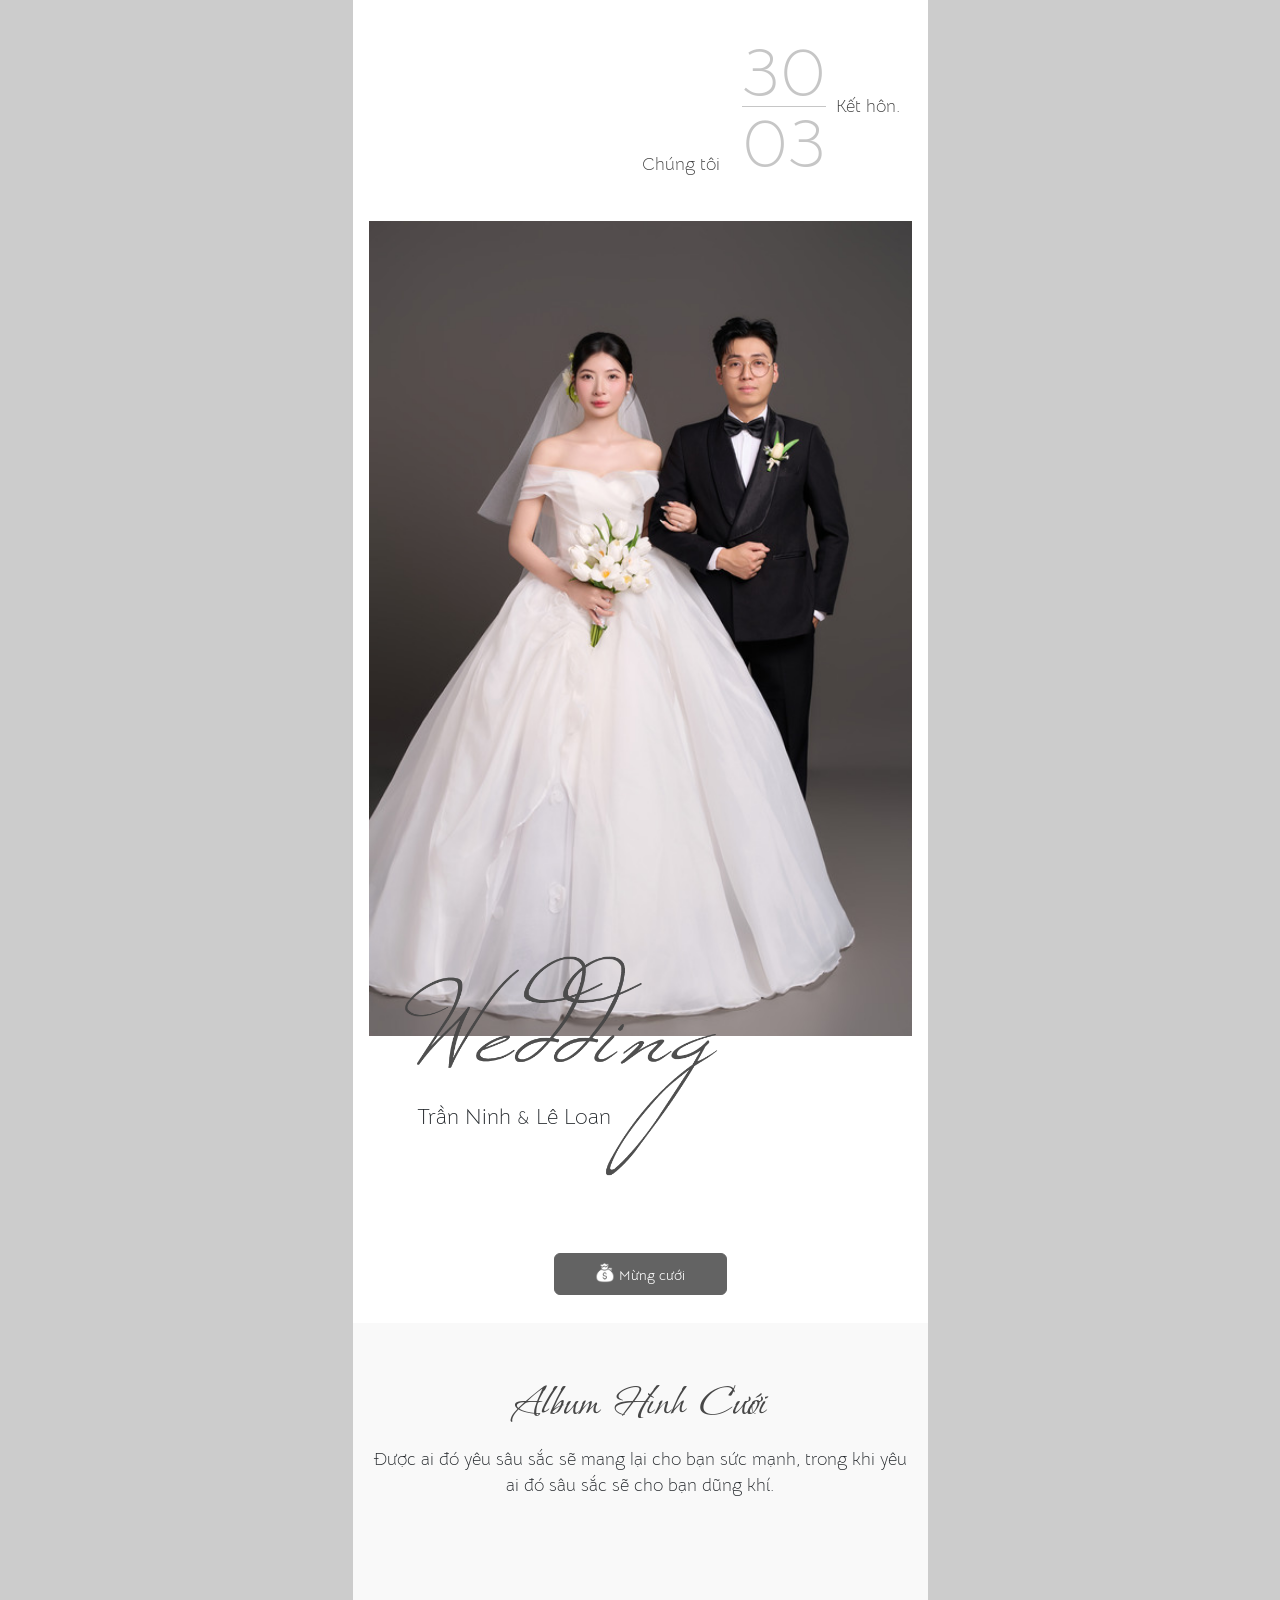
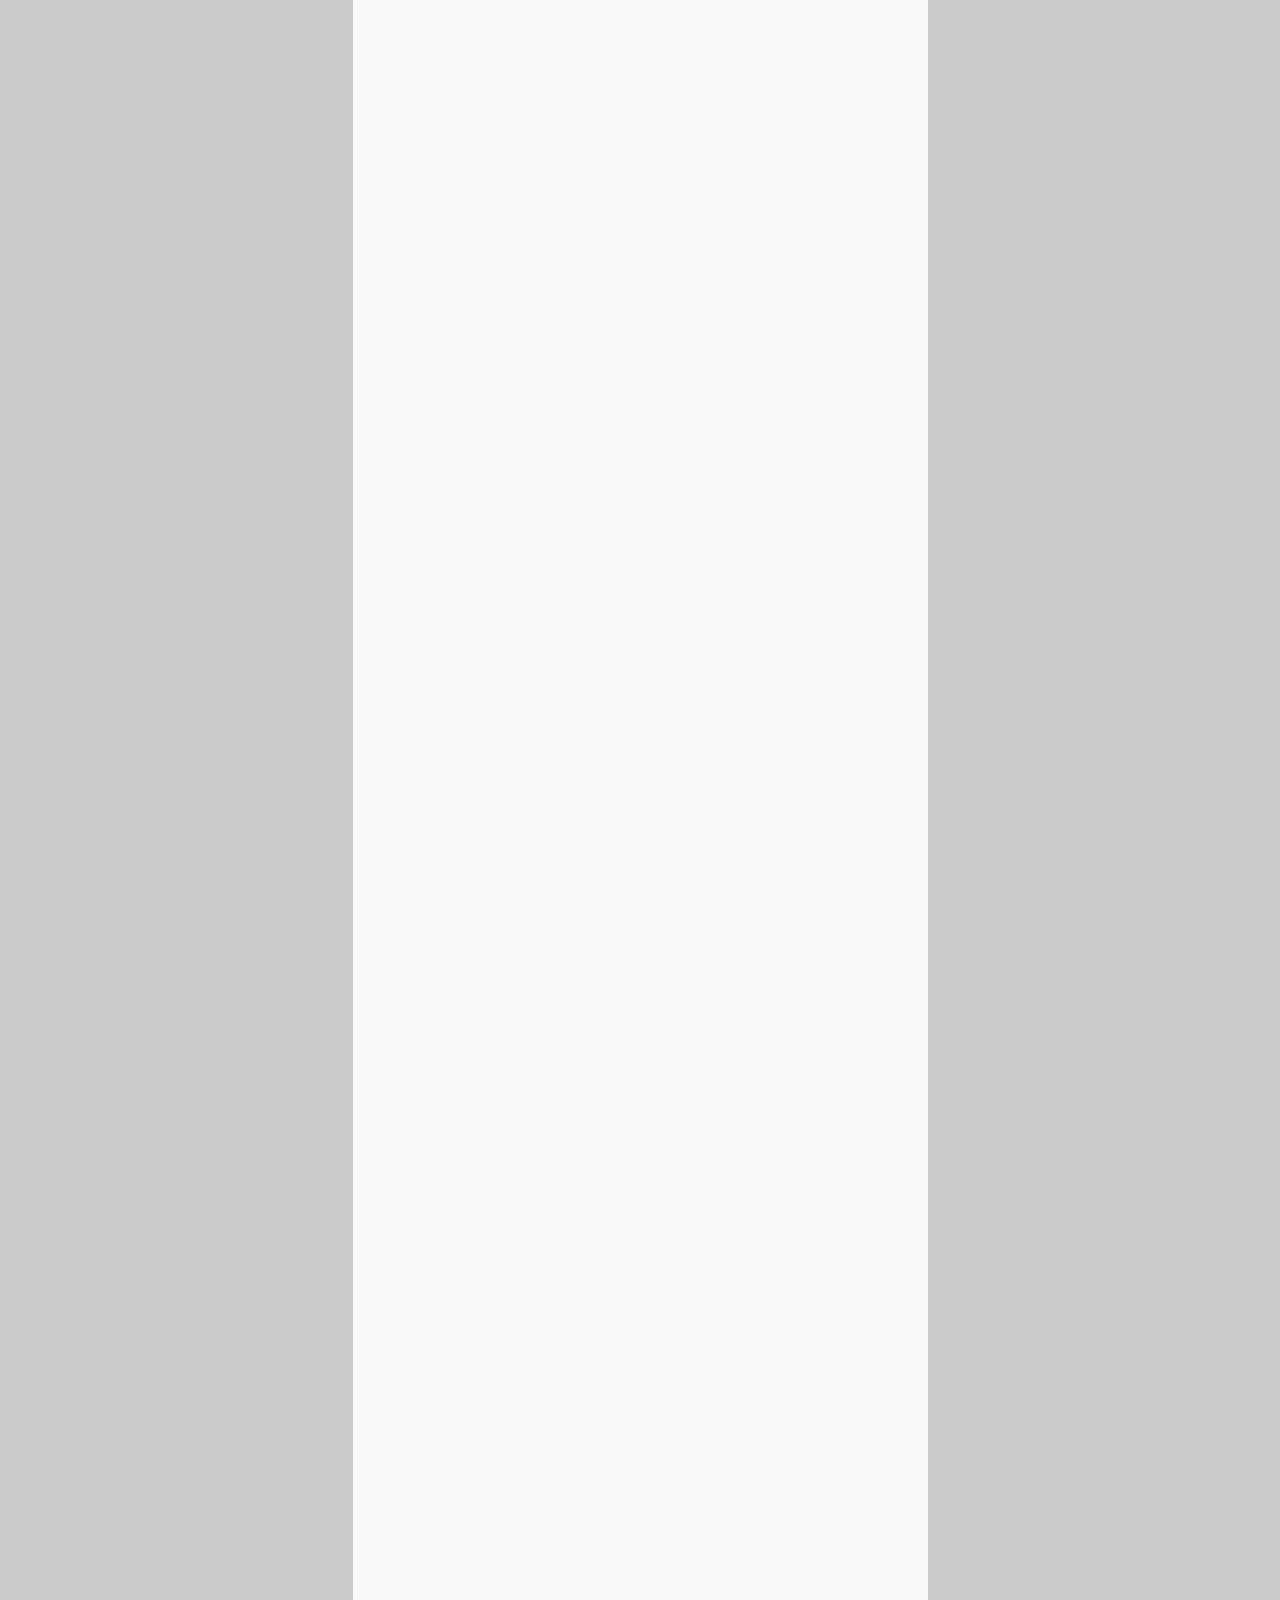
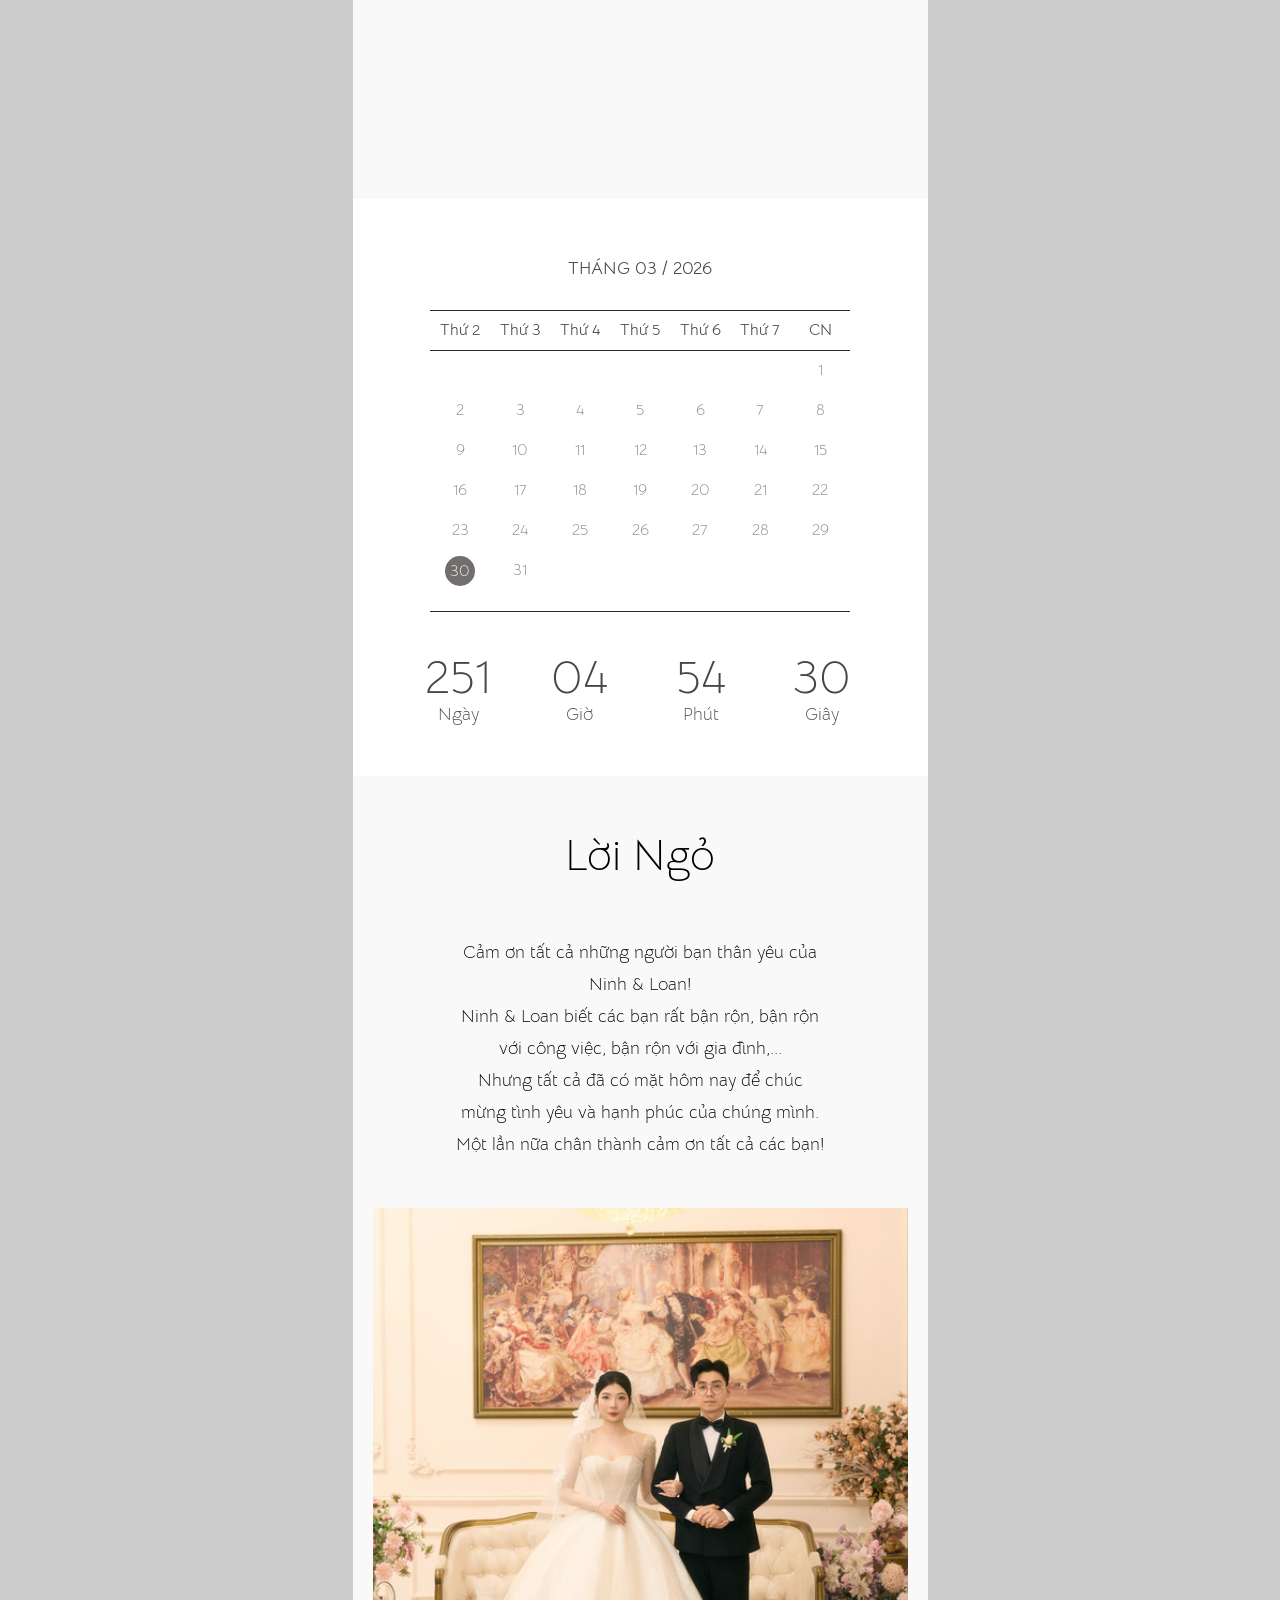
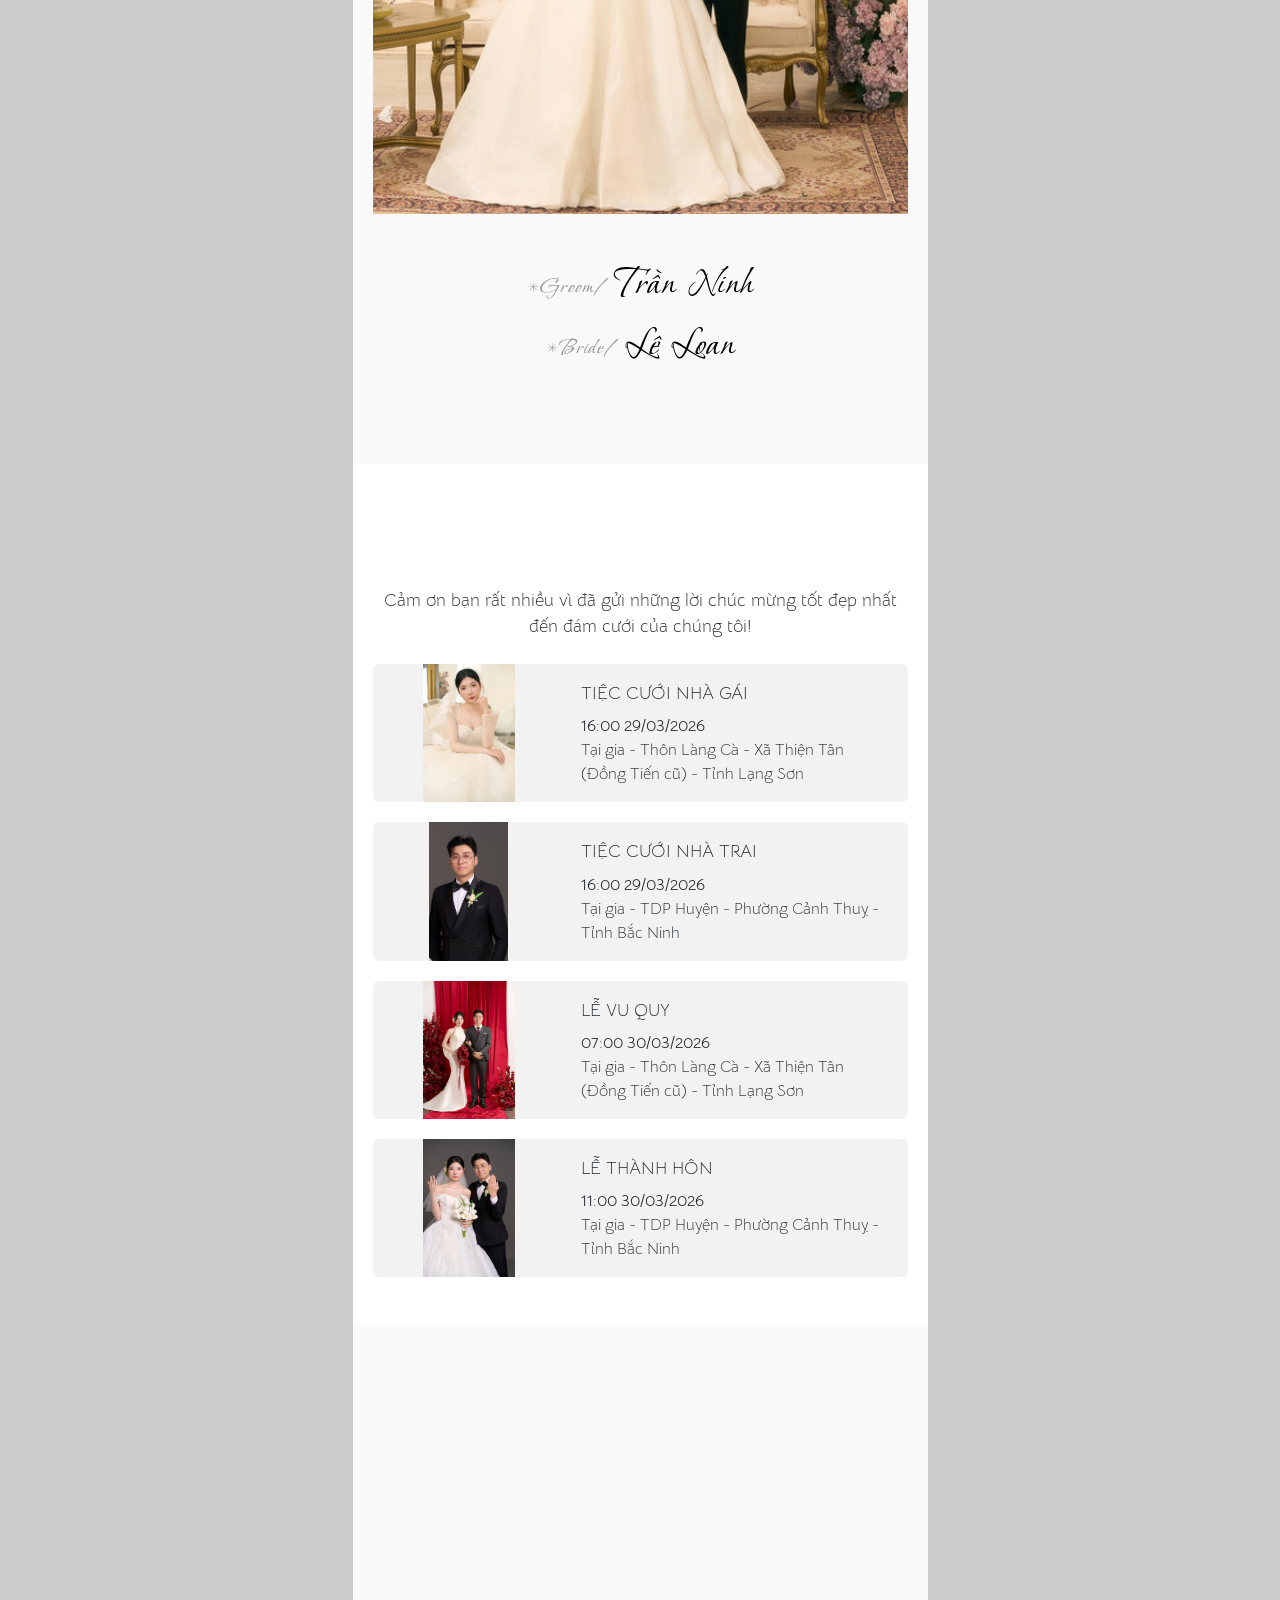
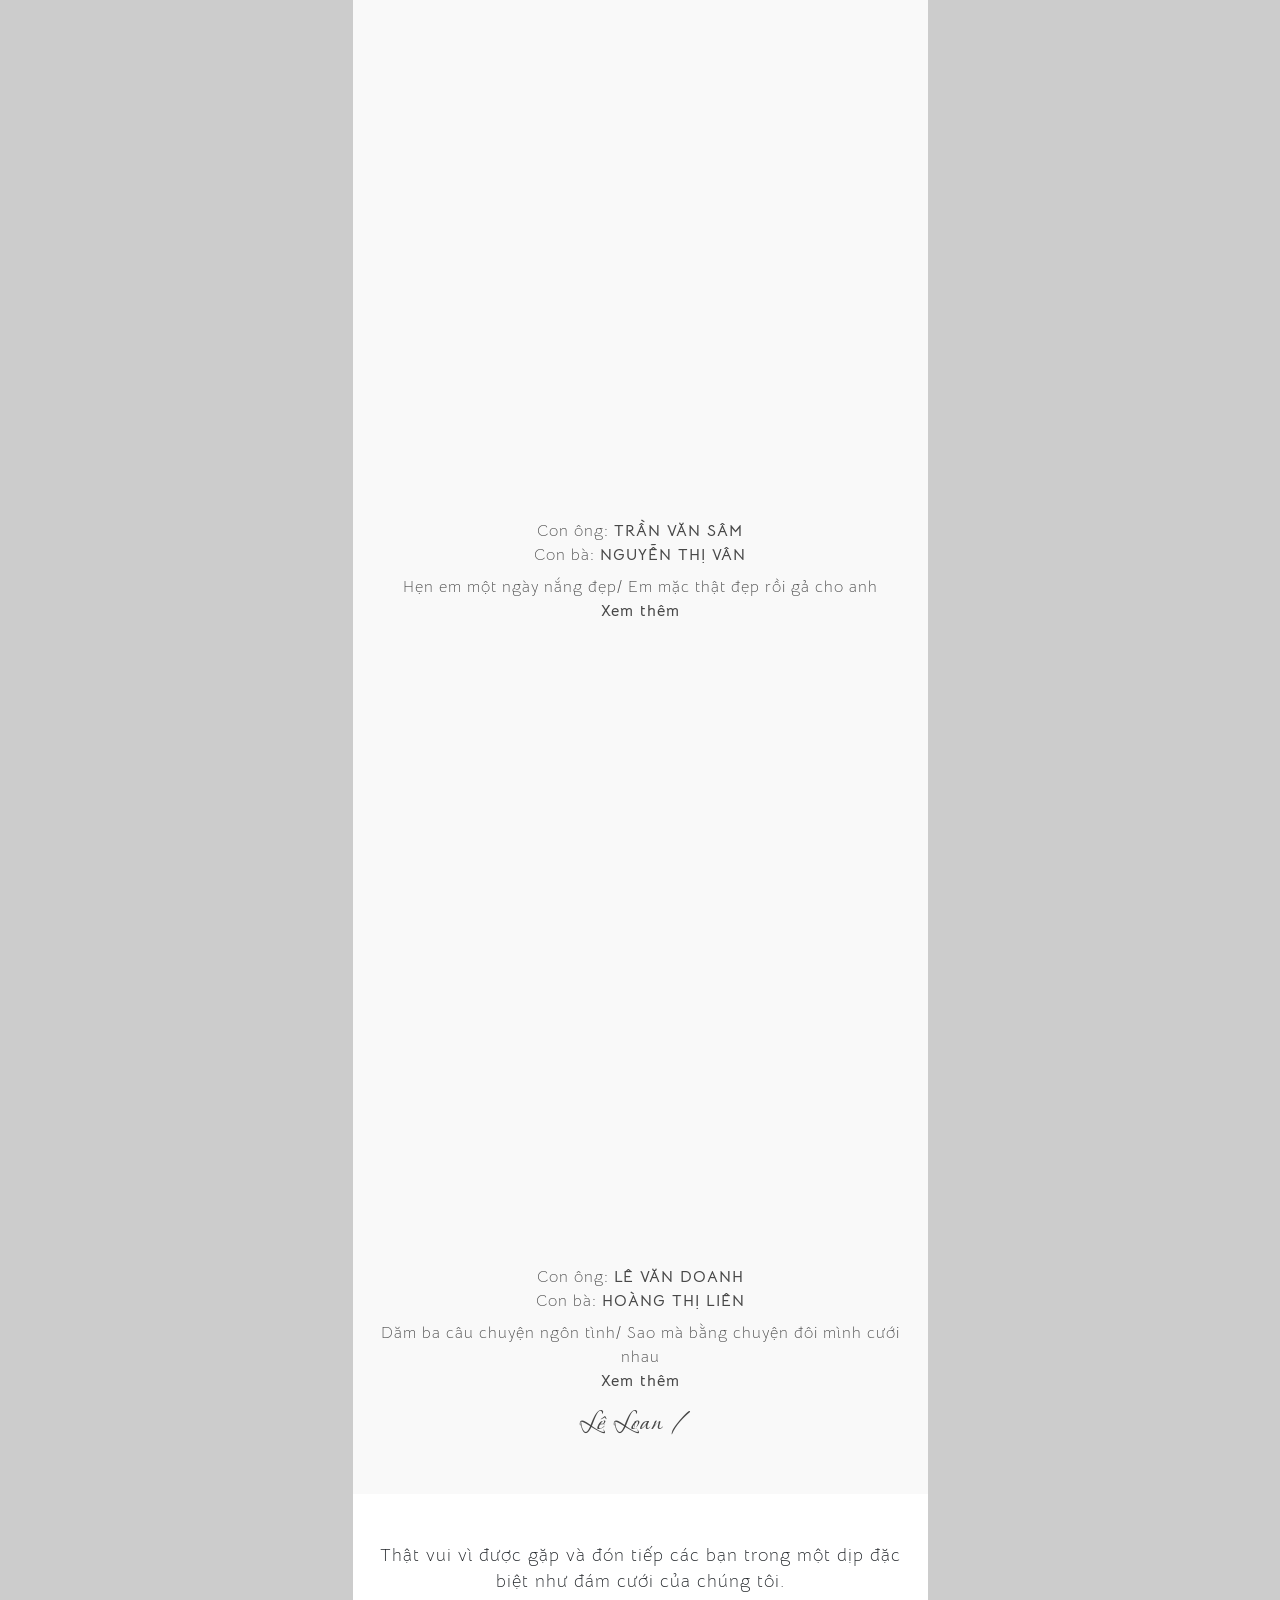
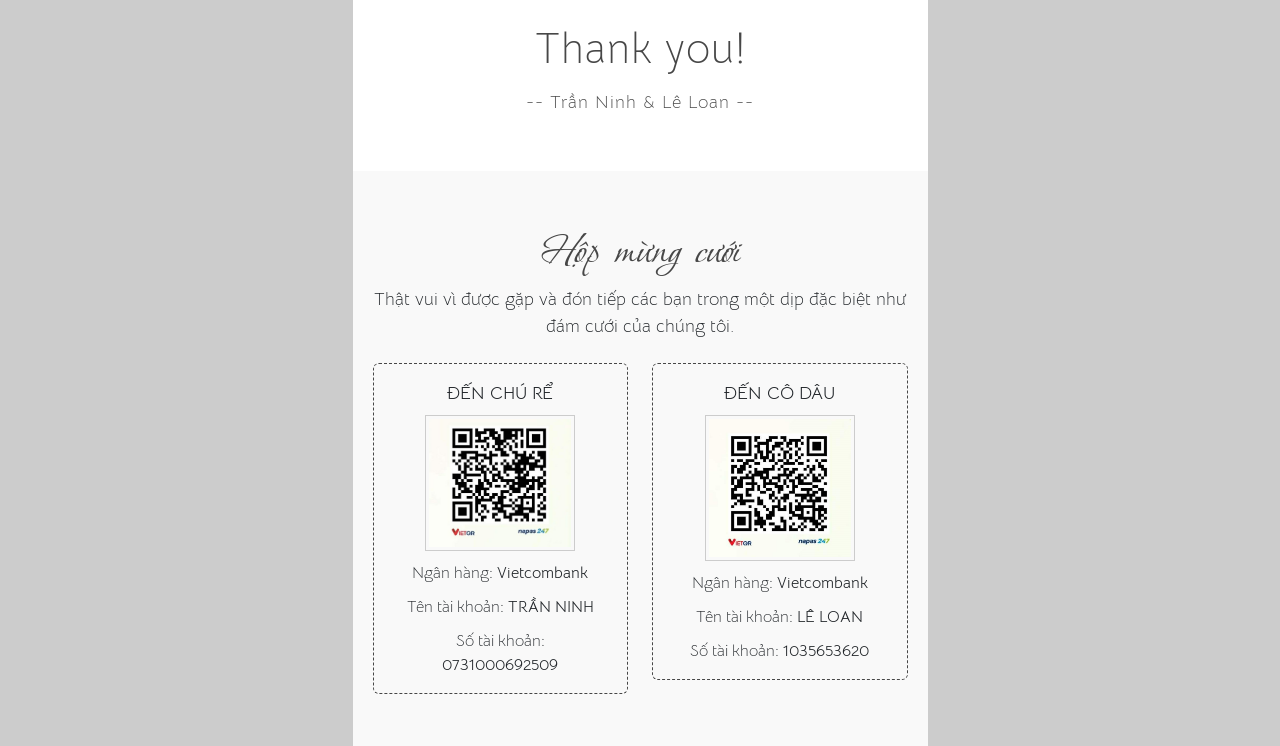
==== commit a8a6713e: "Fix Open Graph image URL in index.html" ====
--- a/index.html
+++ b/index.html
@@ -18,7 +18,7 @@
     />
     <meta
       property="og:image"
-      content="https://googlemap2.github.io//assets/images/galleries/671e1073c905ba67e70da574.jpg"
+      content="https://googlemap2.github.io/tranninh/assets/images/galleries/671e1073c905ba67e70da574.jpg"
     />
     <meta property="og:image:width" content="1200" />
     <meta property="og:image:height" content="630" />
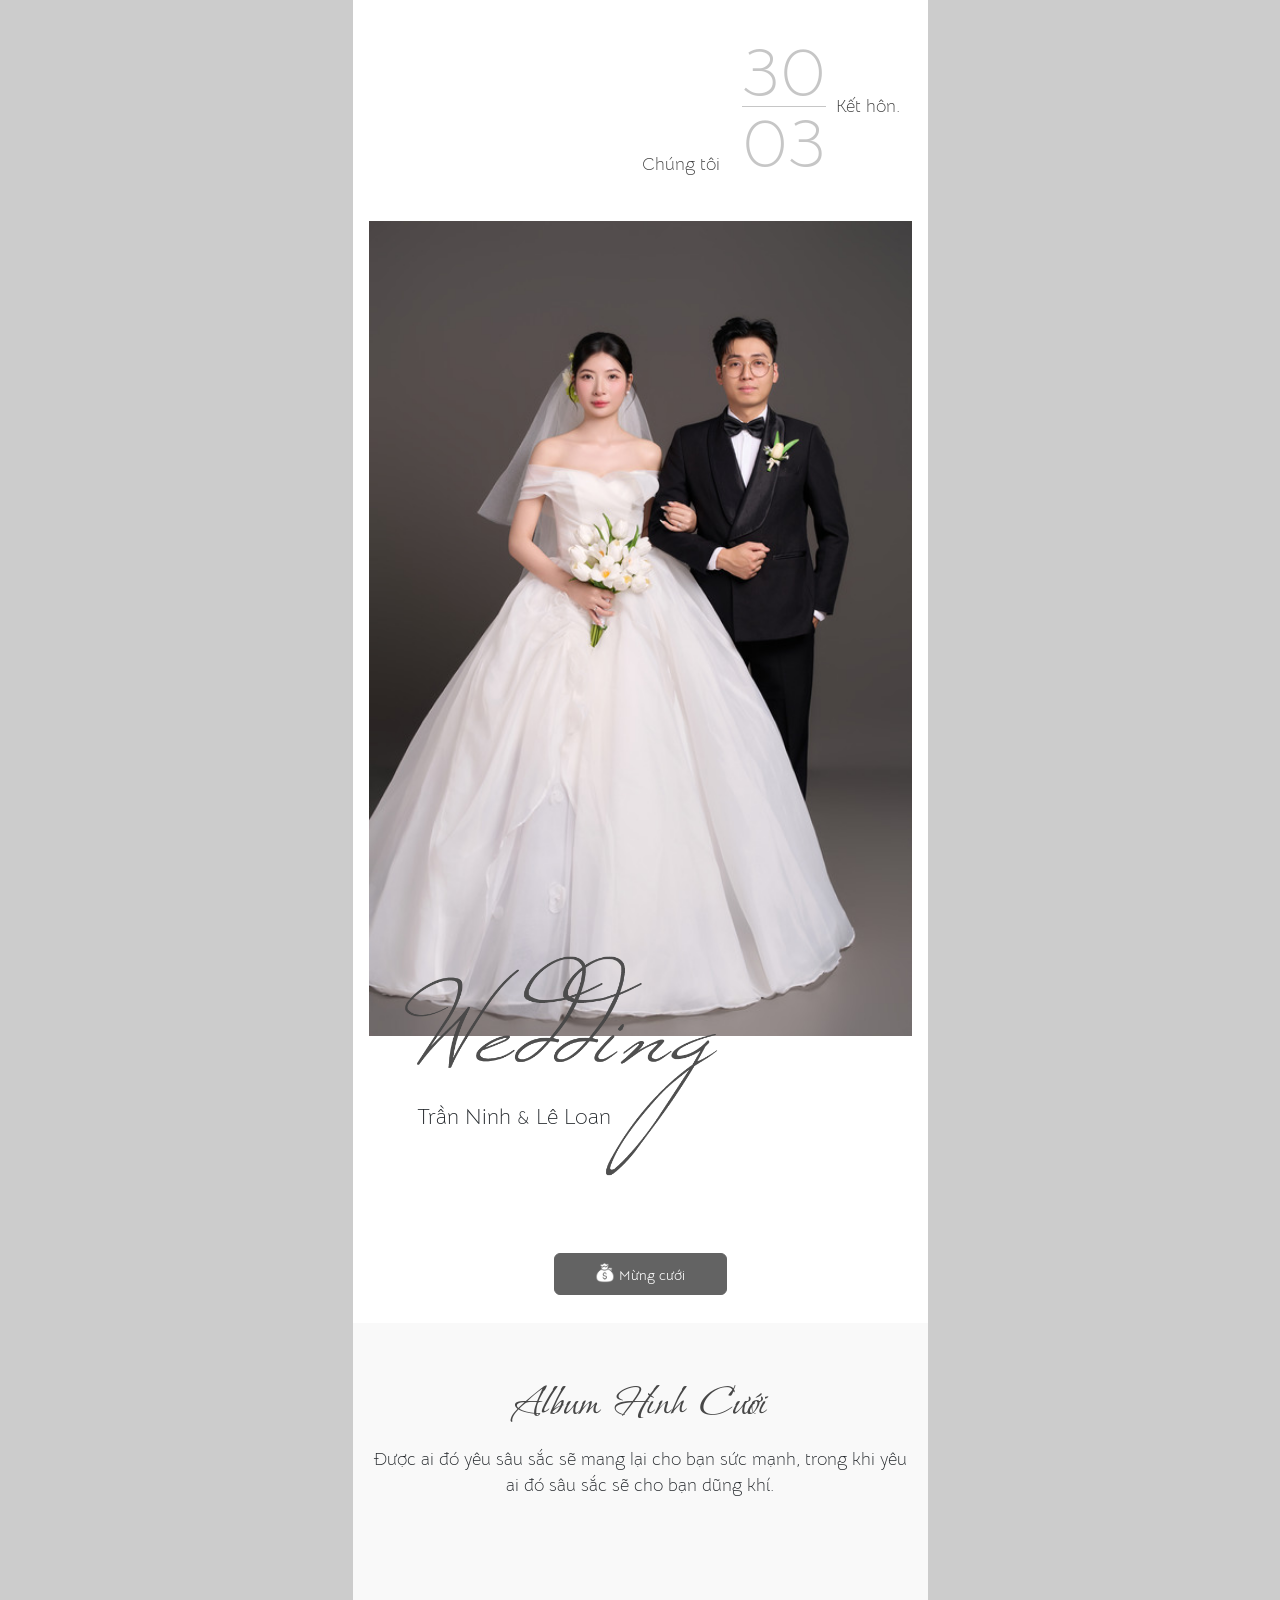
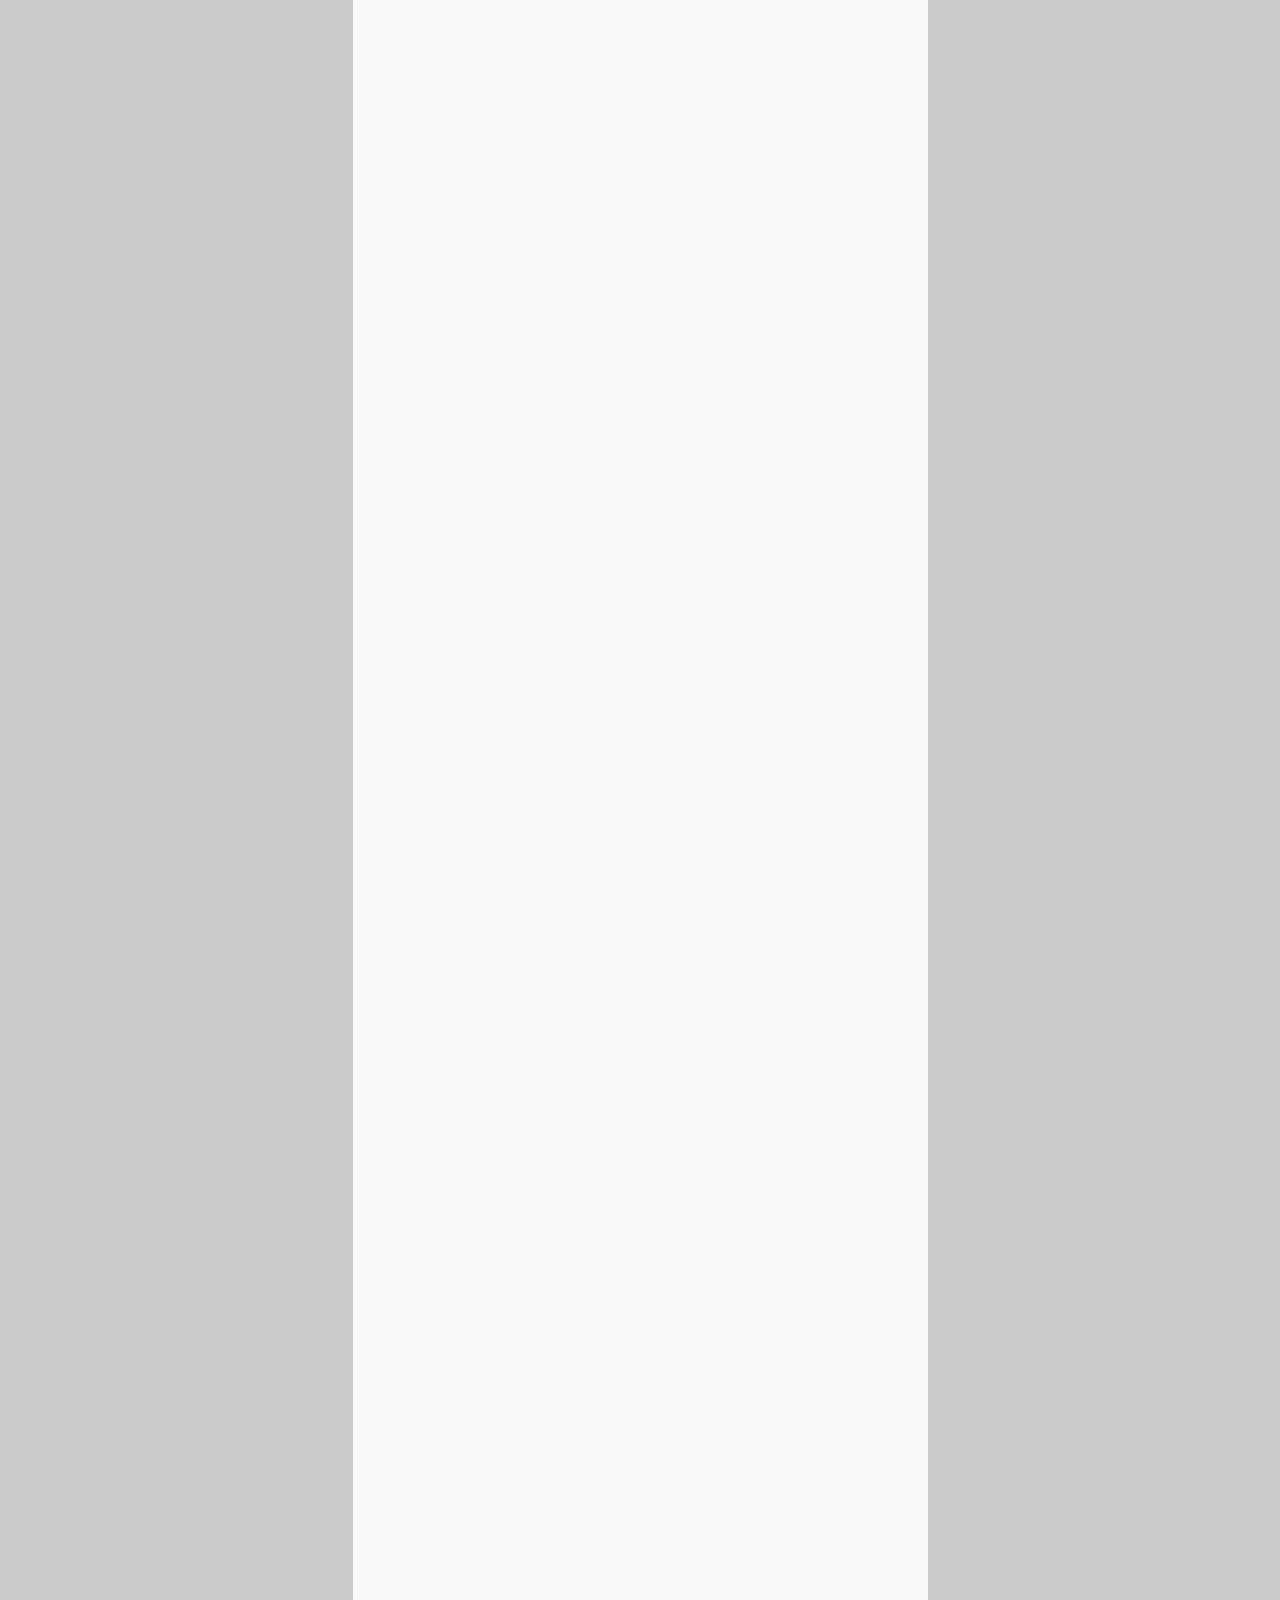
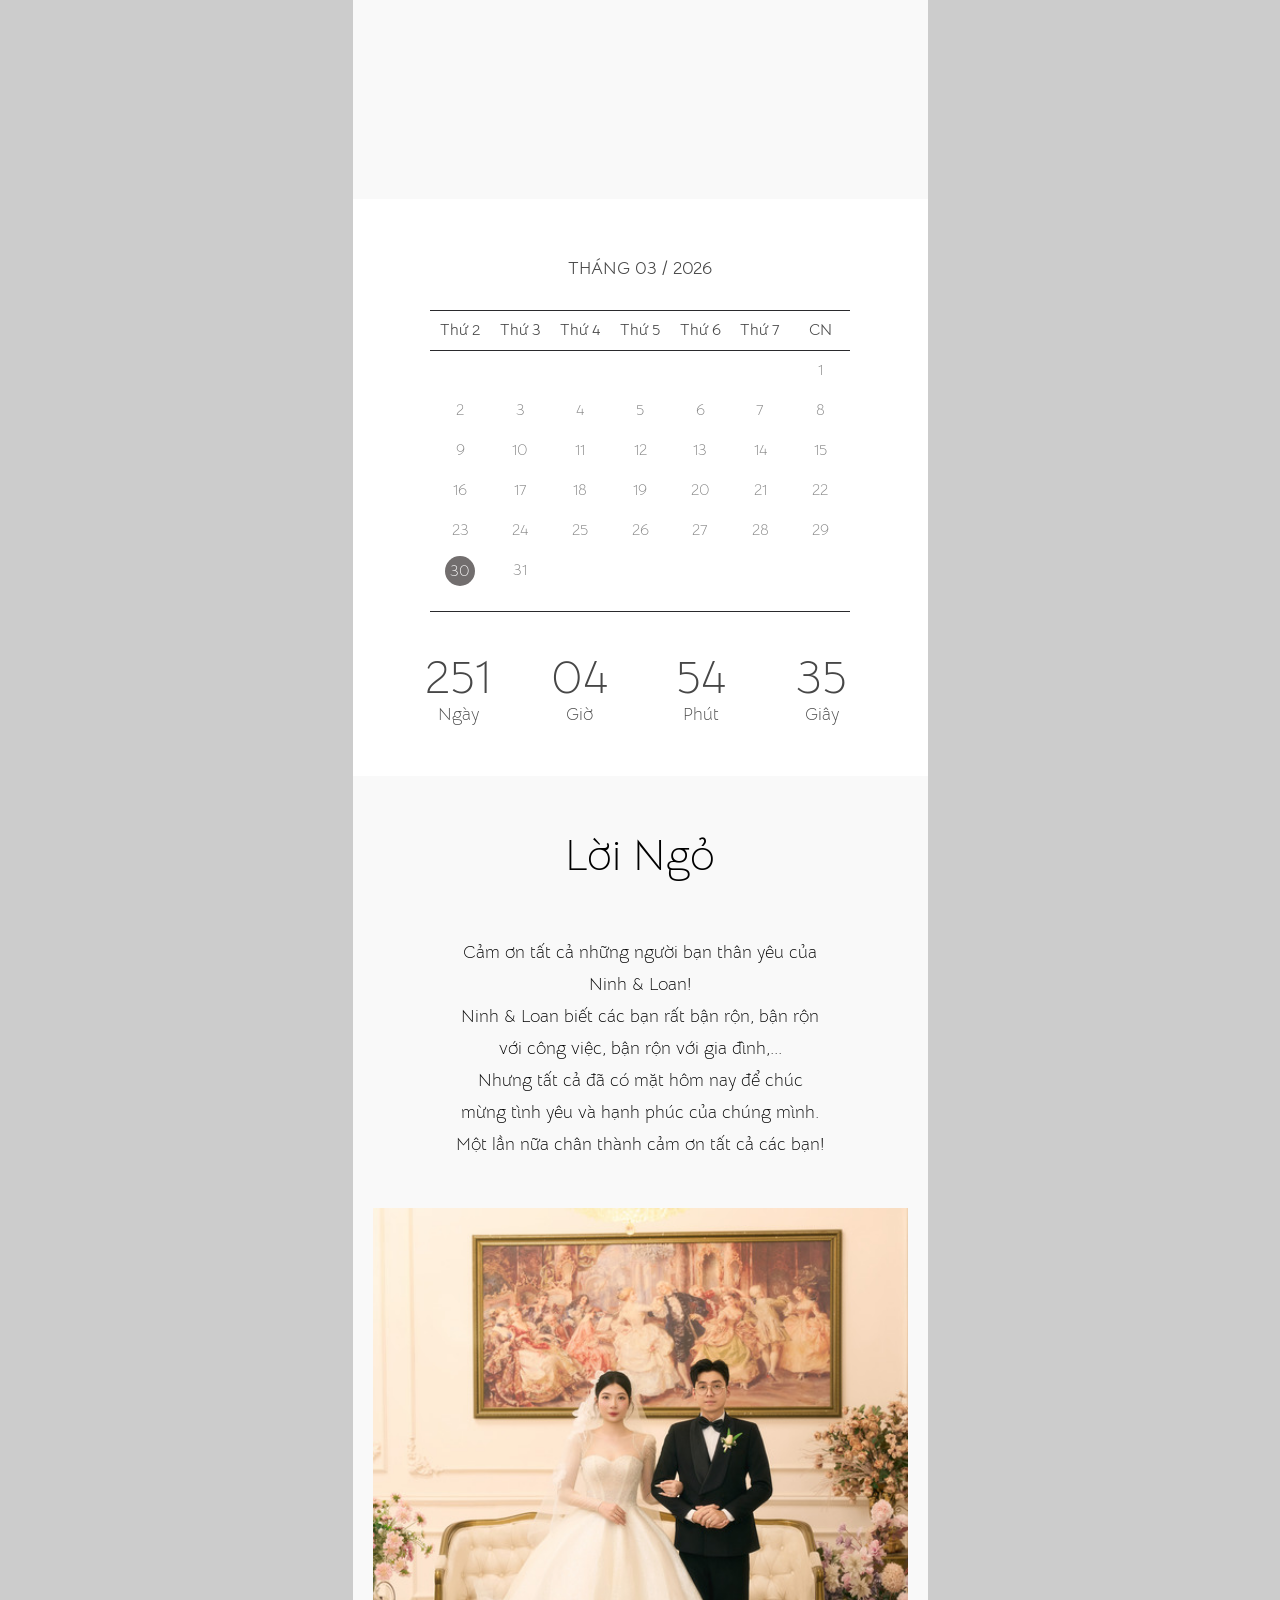
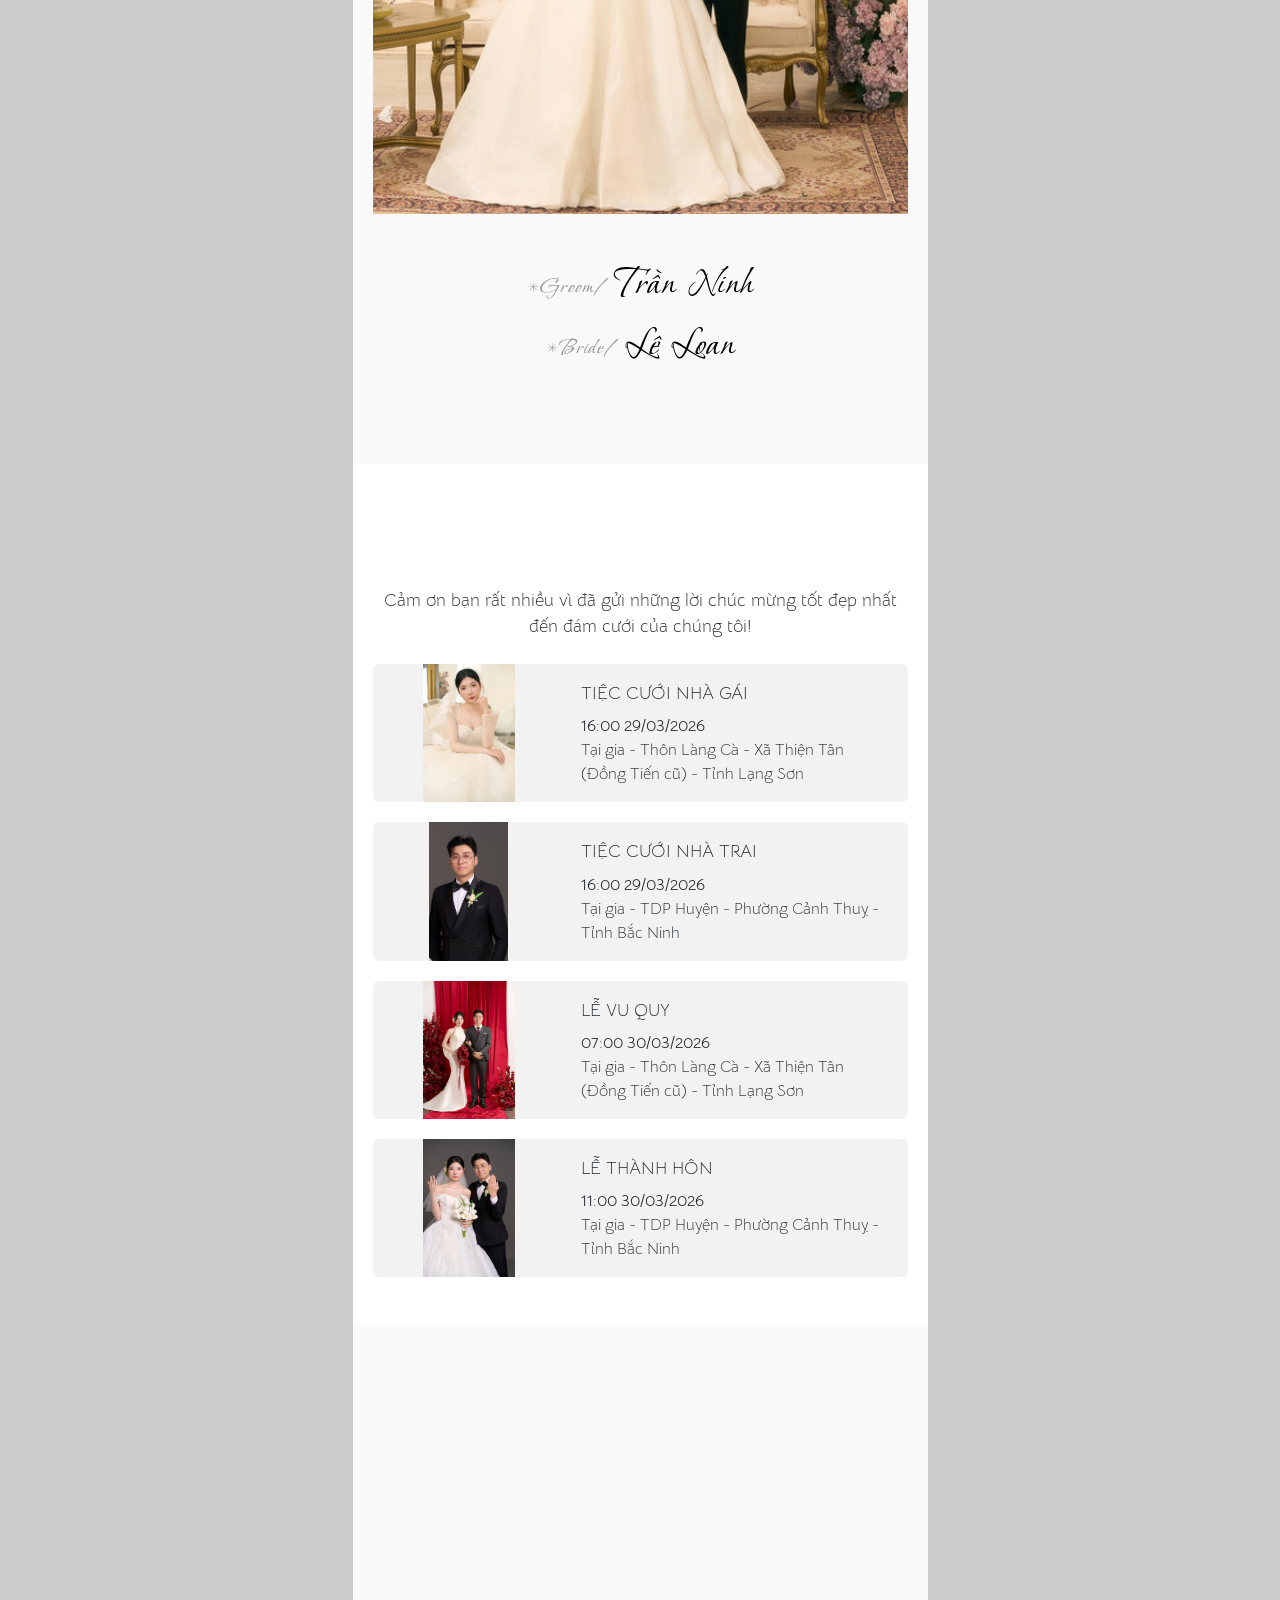
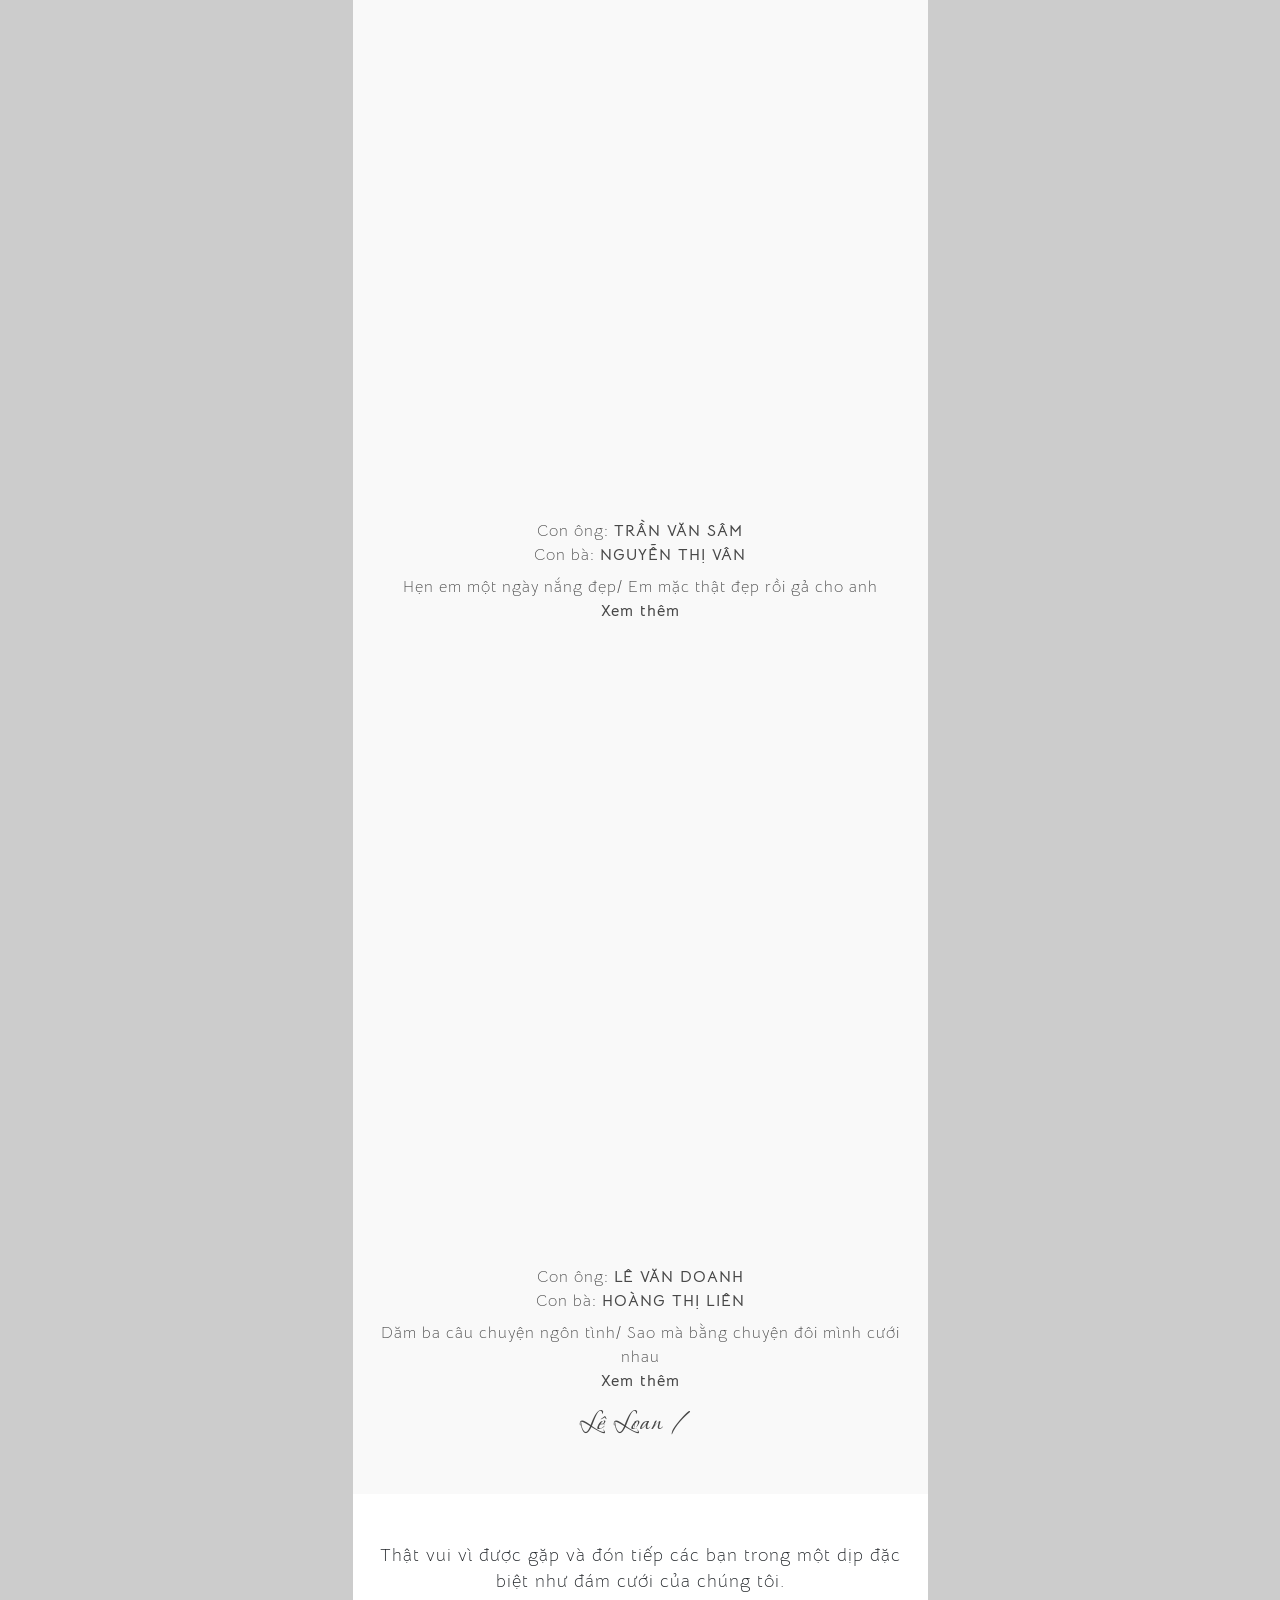
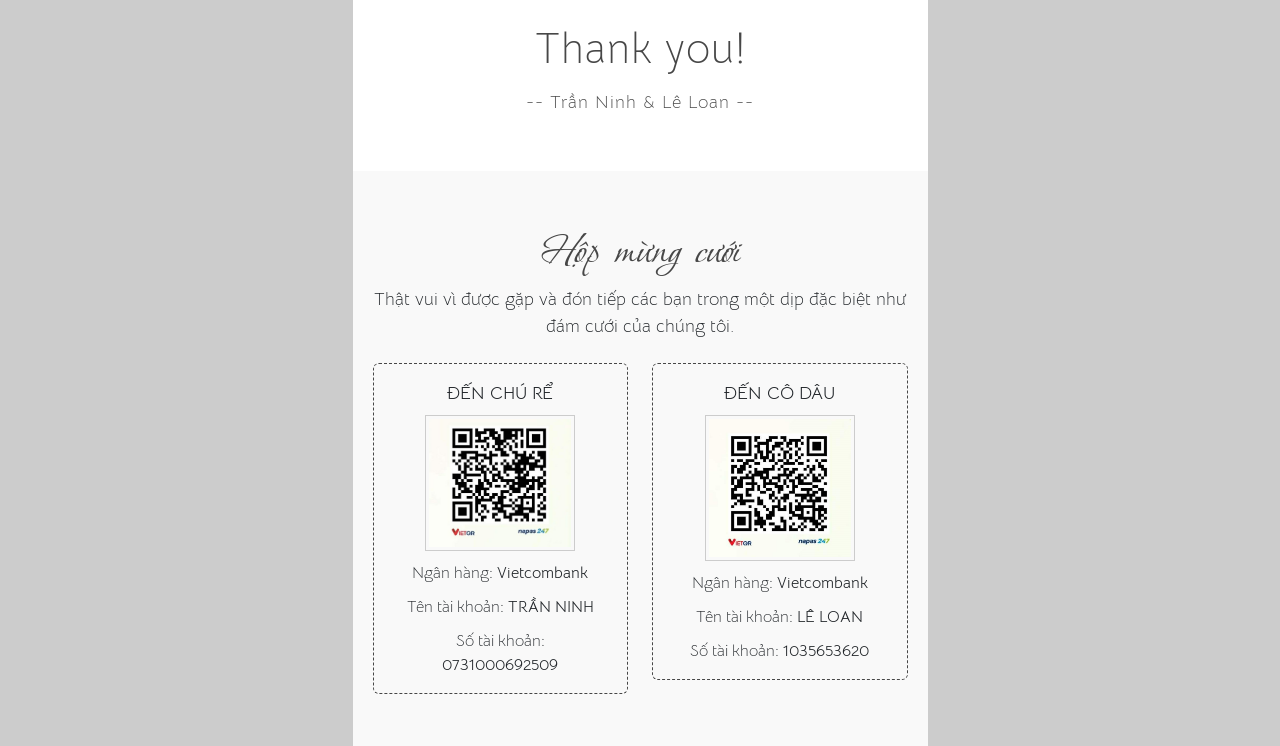
==== commit 82a64009: "ss" ====
--- a/index.html
+++ b/index.html
@@ -1,9 +1,8 @@
 <!doctype html>
-<html lang="en">
-  <meta http-equiv="content-type" content="text/html;charset=UTF-8" />
-
+<html lang="vi">
   <head>
     <meta charset="utf-8" />
+    <meta http-equiv="content-type" content="text/html;charset=UTF-8" />
     <meta http-equiv="X-UA-Compatible" content="IE=edge" />
     <title>Thiệp cưới TRẦN NINH &amp; LÊ LOAN</title>
     <meta name="viewport" content="width=device-width, initial-scale=1" />
@@ -20,8 +19,7 @@
       property="og:image"
       content="https://googlemap2.github.io/tranninh/assets/images/galleries/671e1073c905ba67e70da574.jpg"
     />
-    <meta property="og:image:width" content="1200" />
-    <meta property="og:image:height" content="630" />
+    <meta property="og:image:type" content="image/jpeg" />
     <meta property="og:locale" content="vi_VN" />
 
     <!-- Twitter Card -->
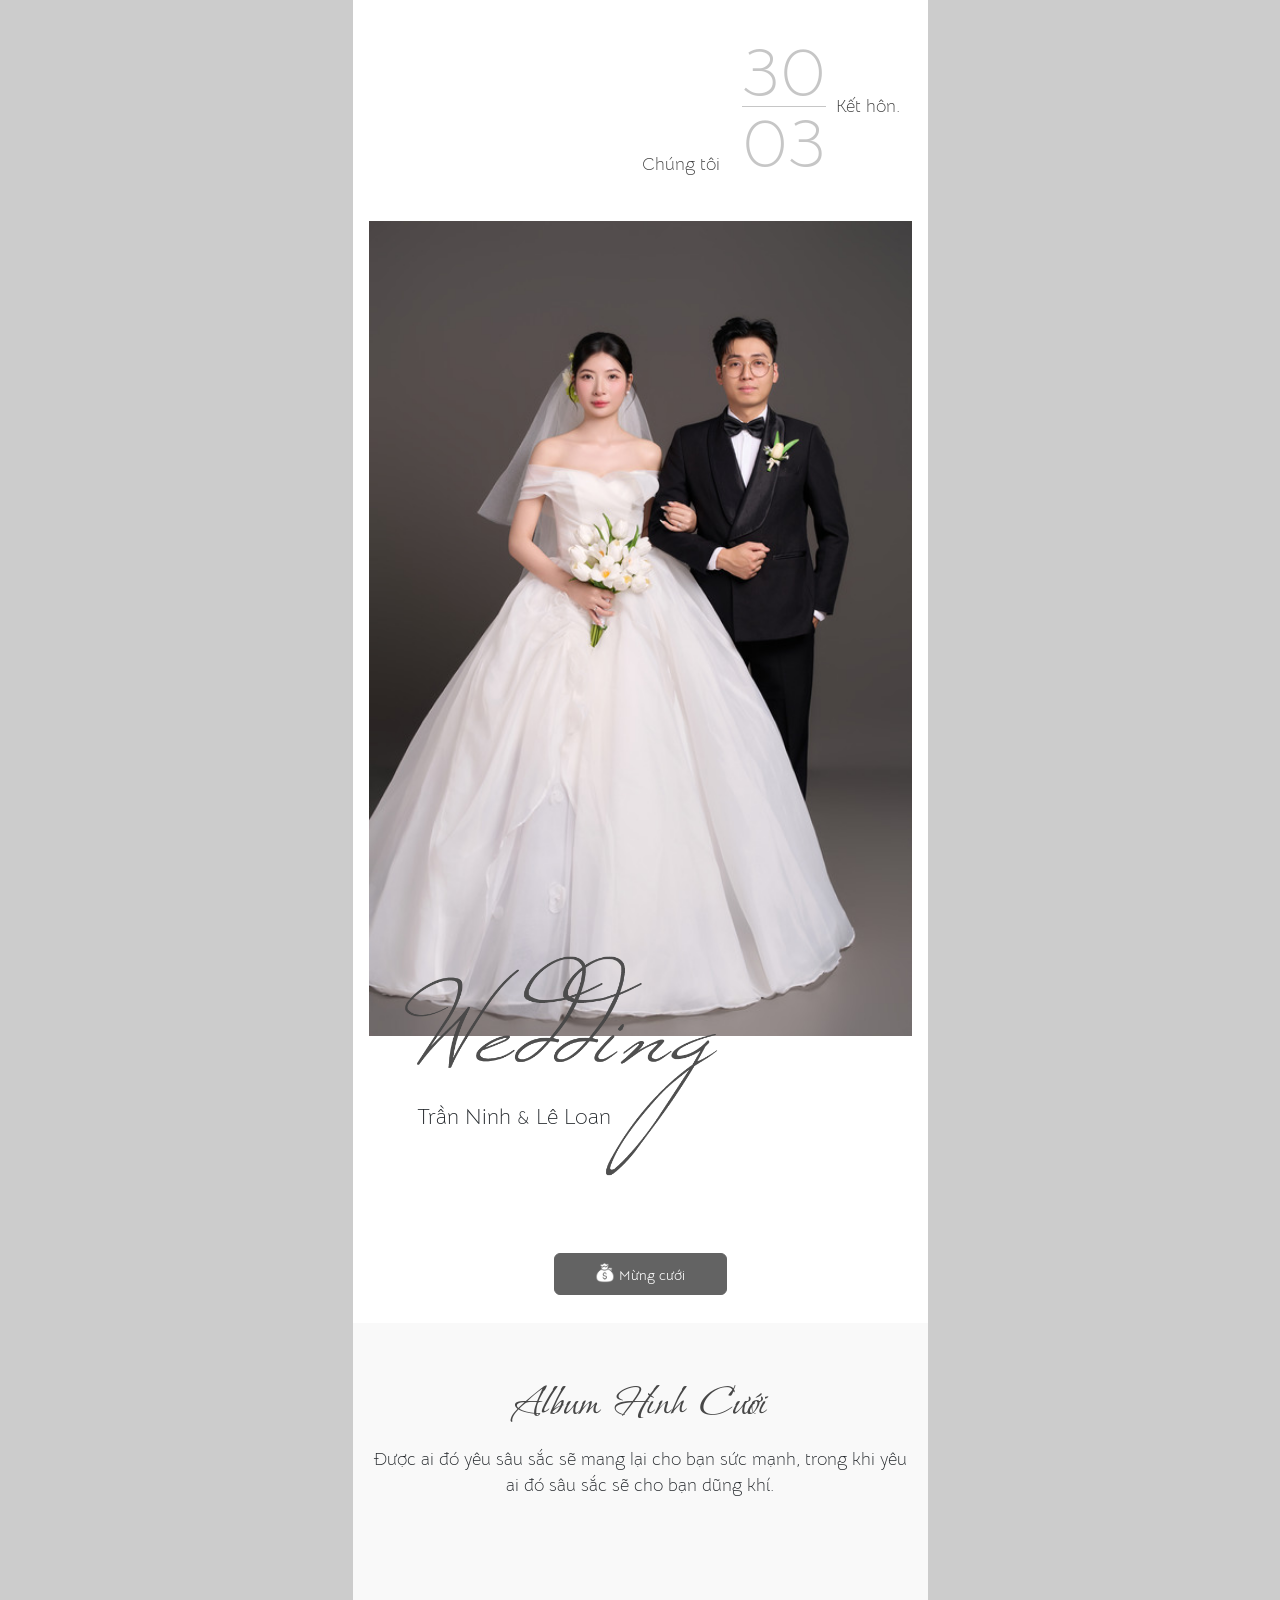
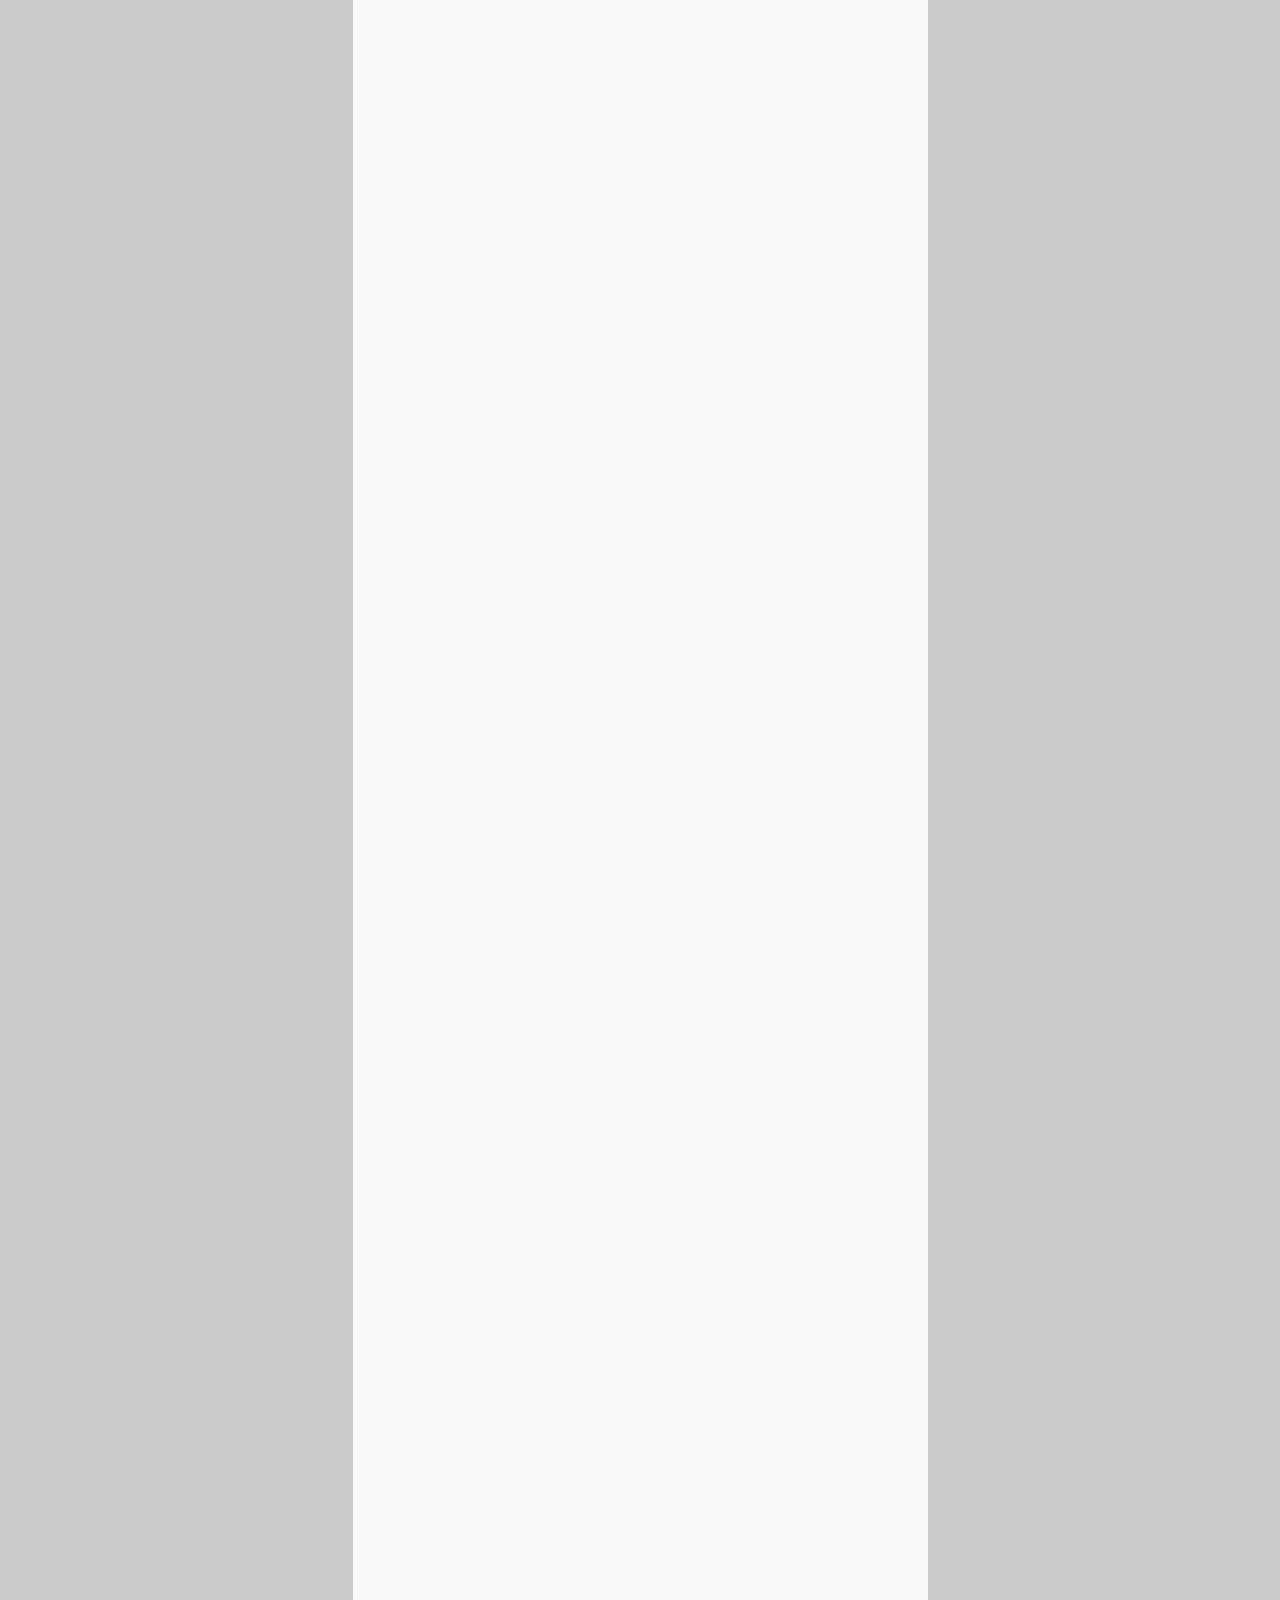
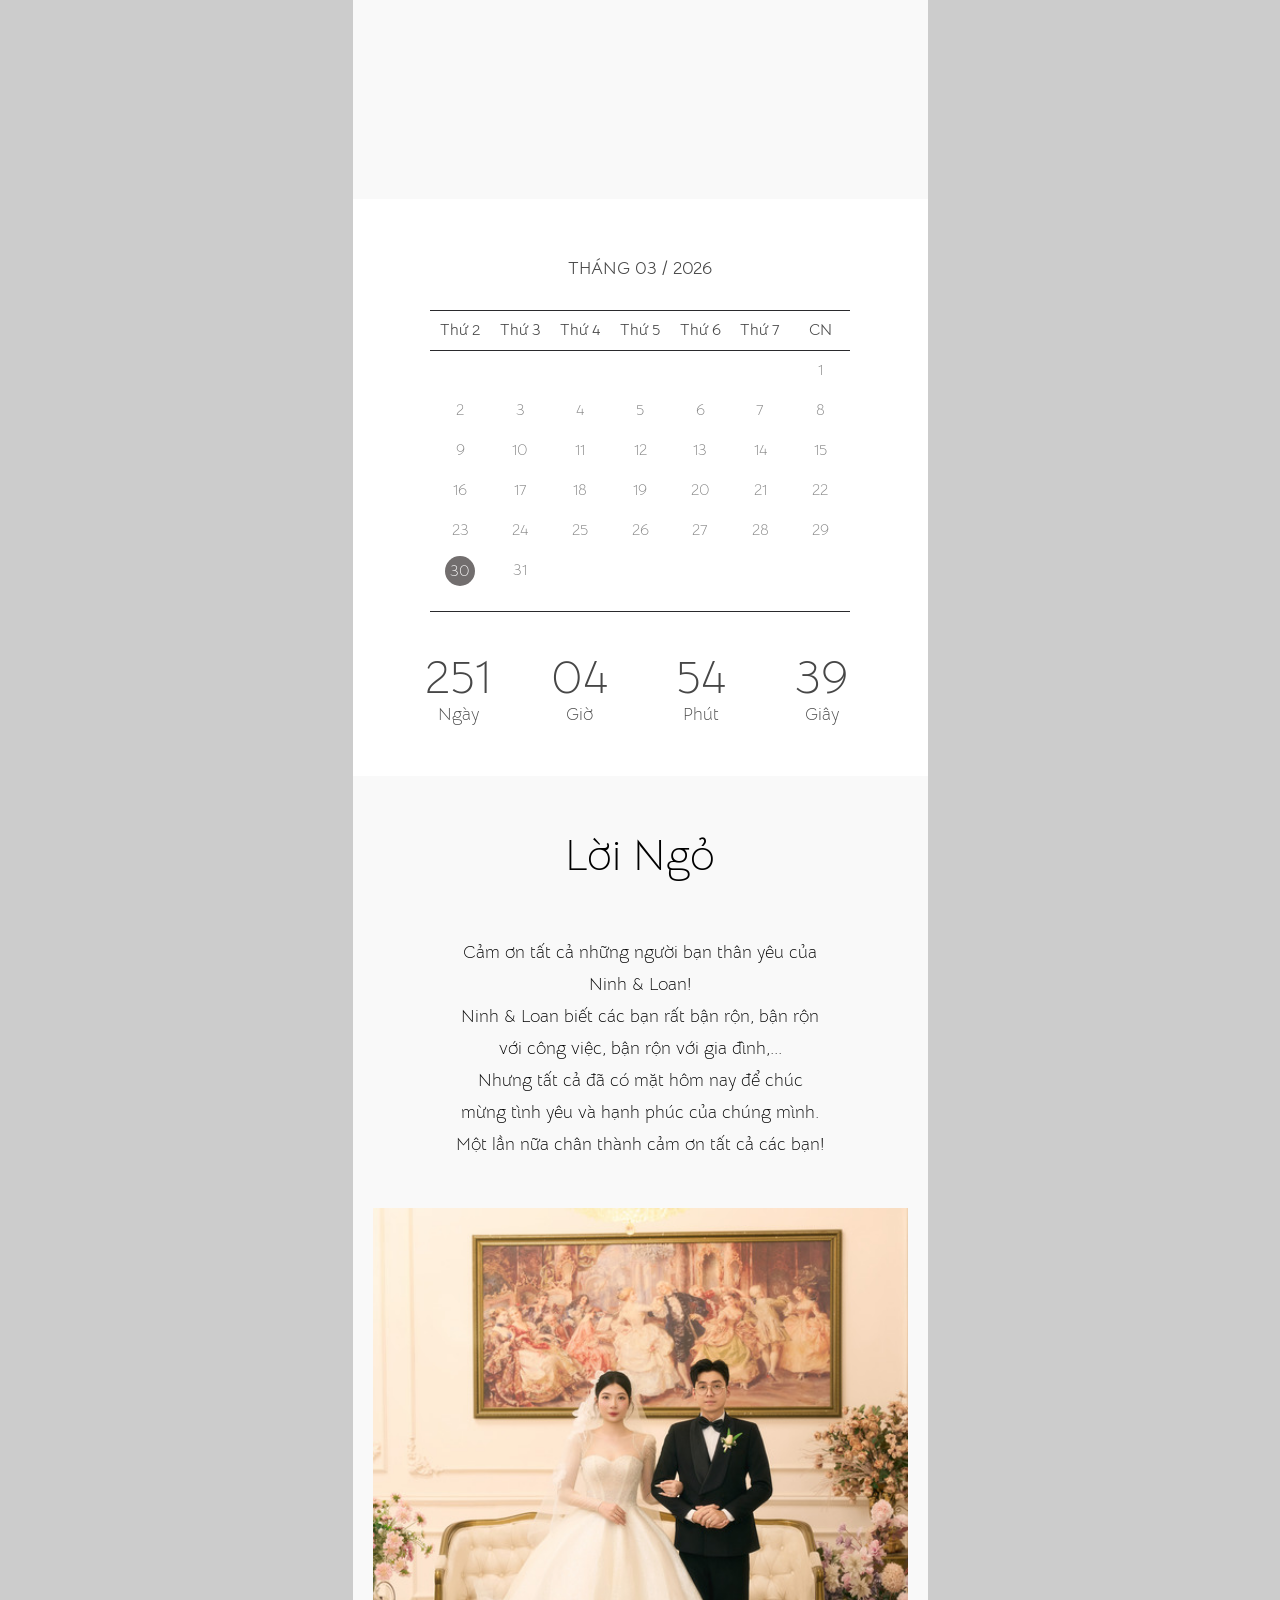
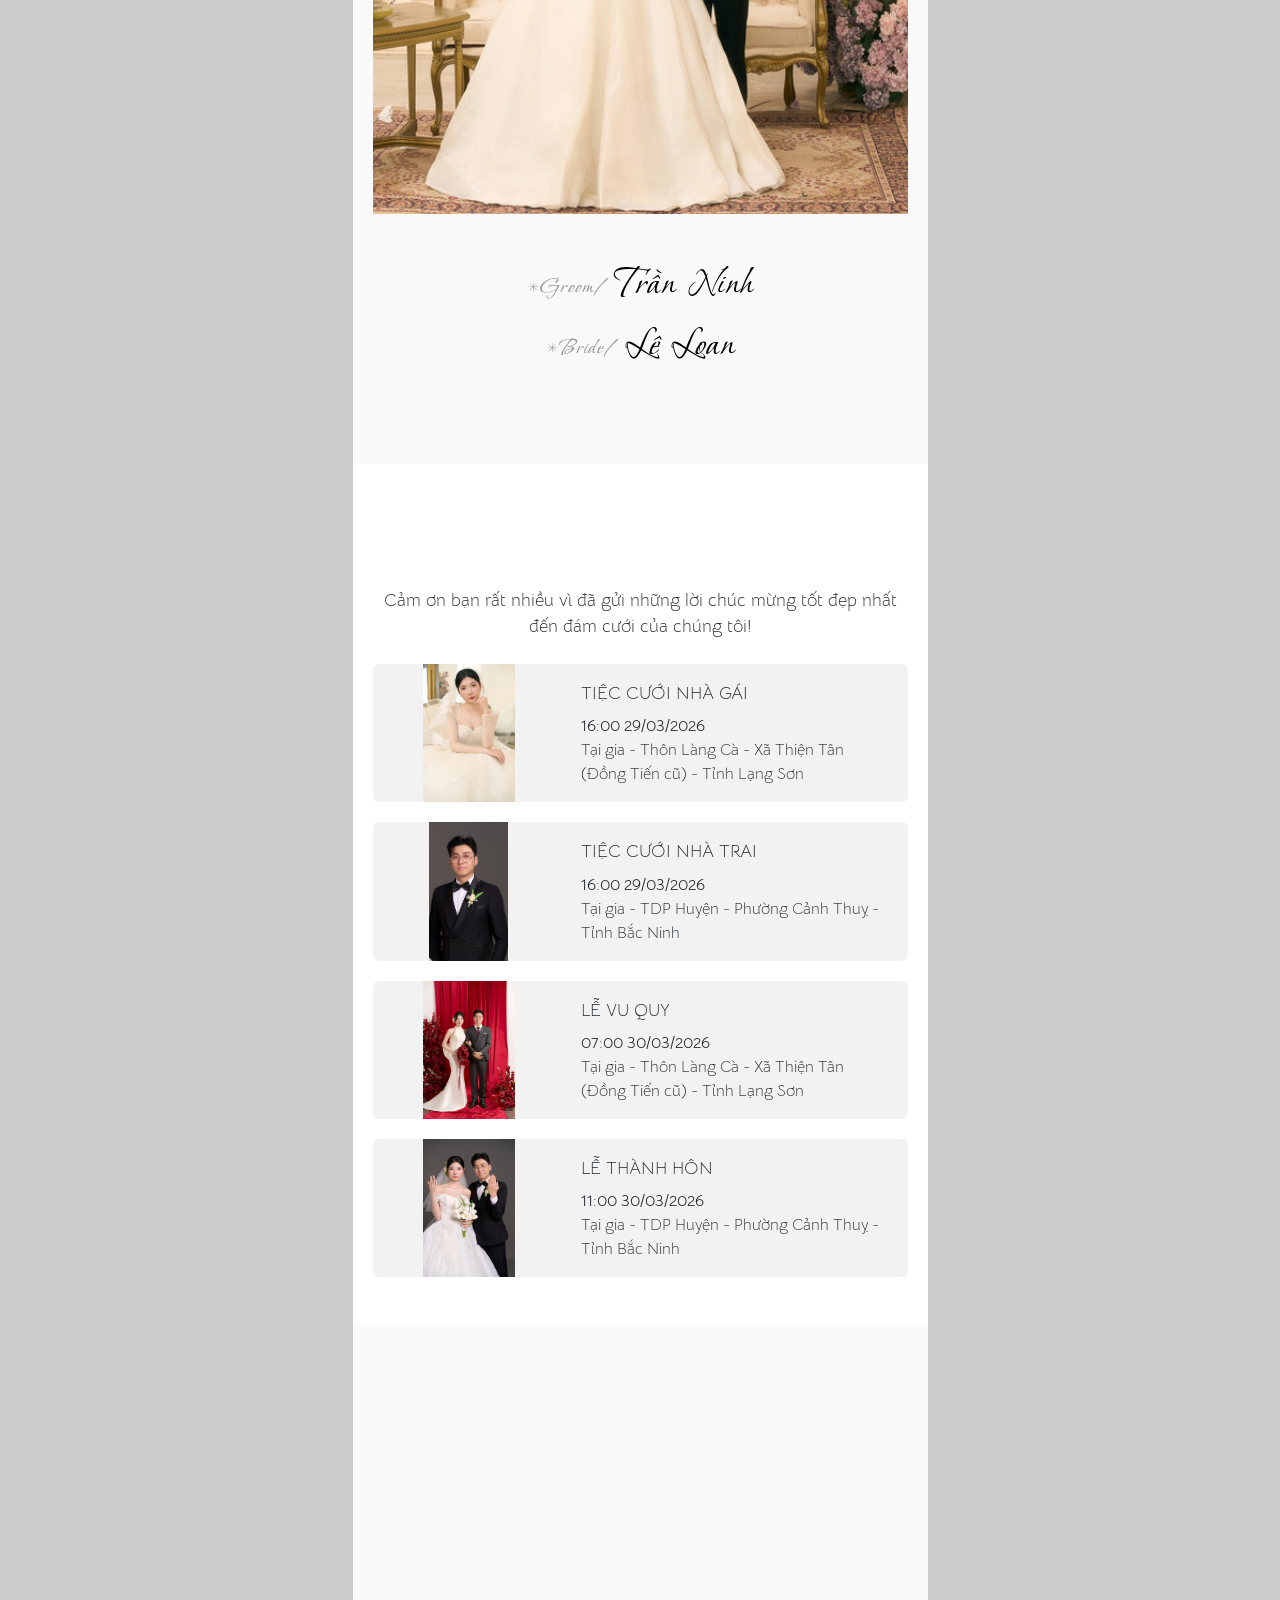
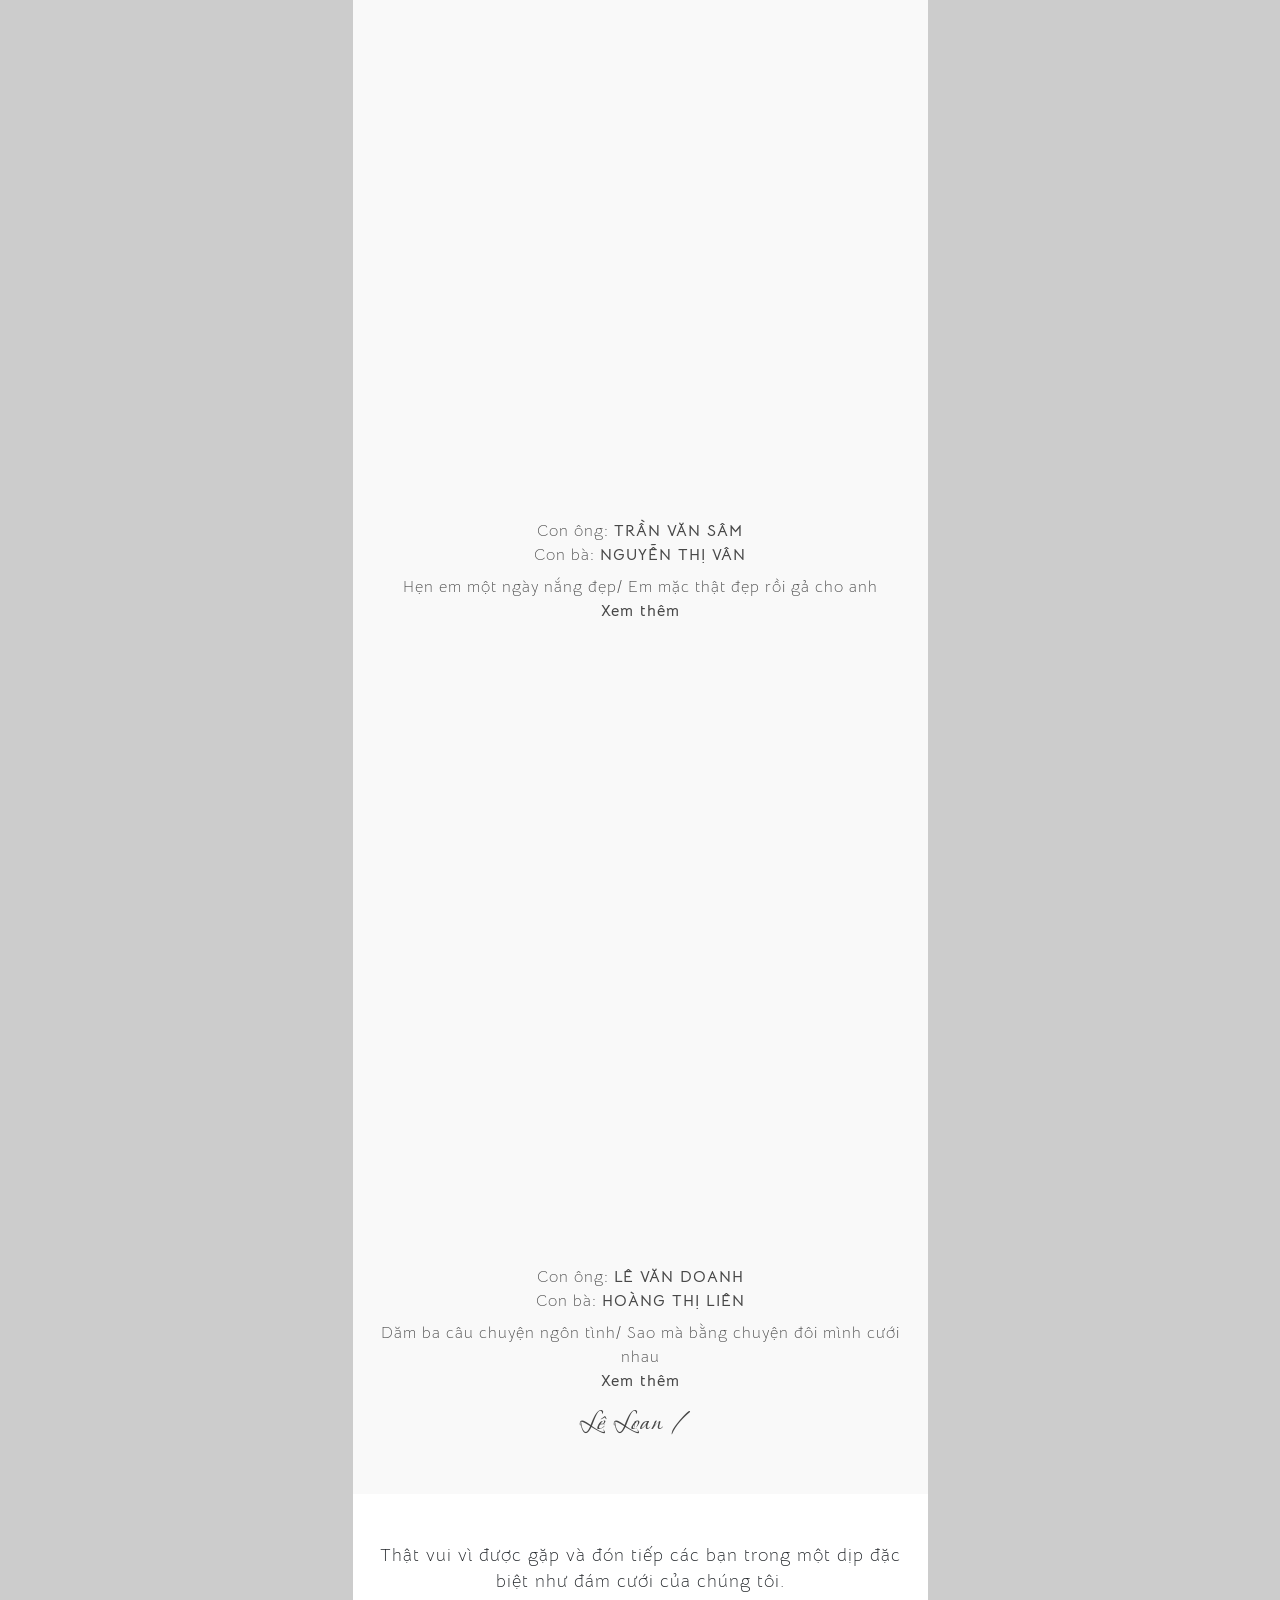
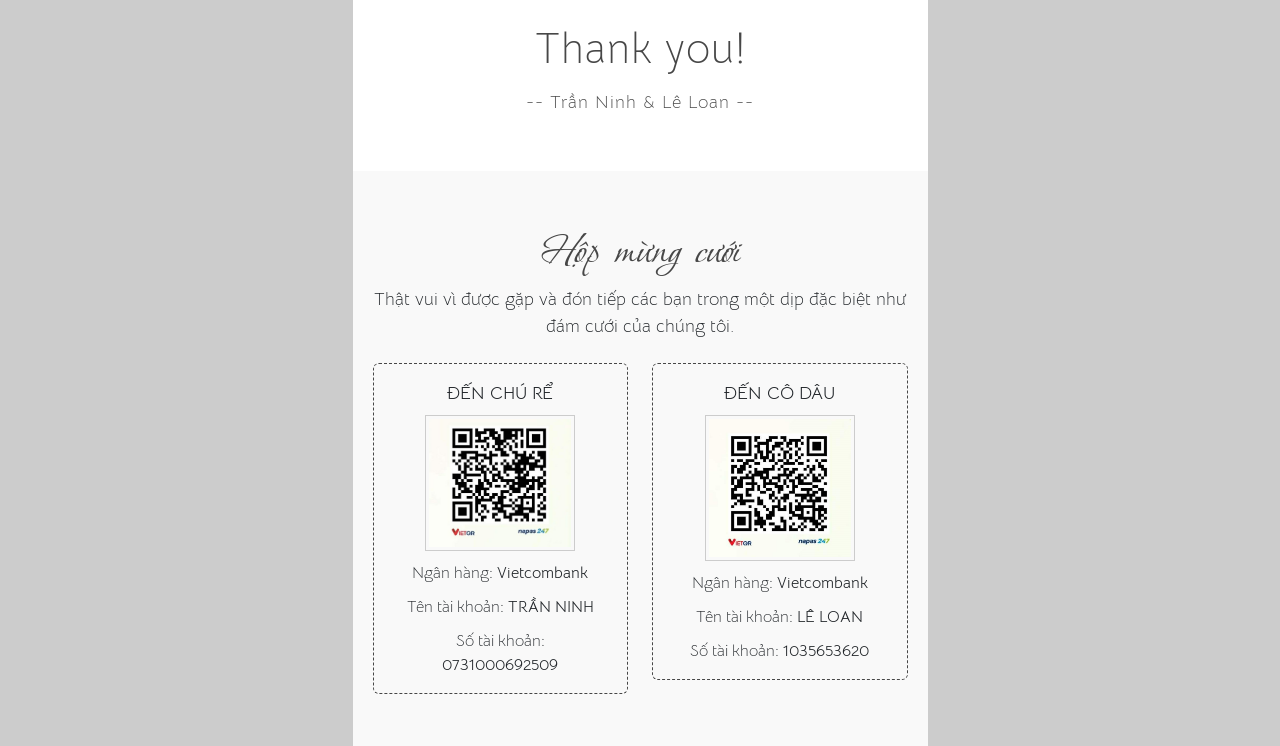
==== commit be457c05: "Add og:image:secure_url for Facebook" ====
--- a/index.html
+++ b/index.html
@@ -17,6 +17,10 @@
     />
     <meta
       property="og:image"
+      content="https://googlemap2.github.io/tranninh/assets/images/galleries/671e1073c905ba67e70da574.jpg"
+    />
+    <meta
+      property="og:image:secure_url"
       content="https://googlemap2.github.io/tranninh/assets/images/galleries/671e1073c905ba67e70da574.jpg"
     />
     <meta property="og:image:type" content="image/jpeg" />
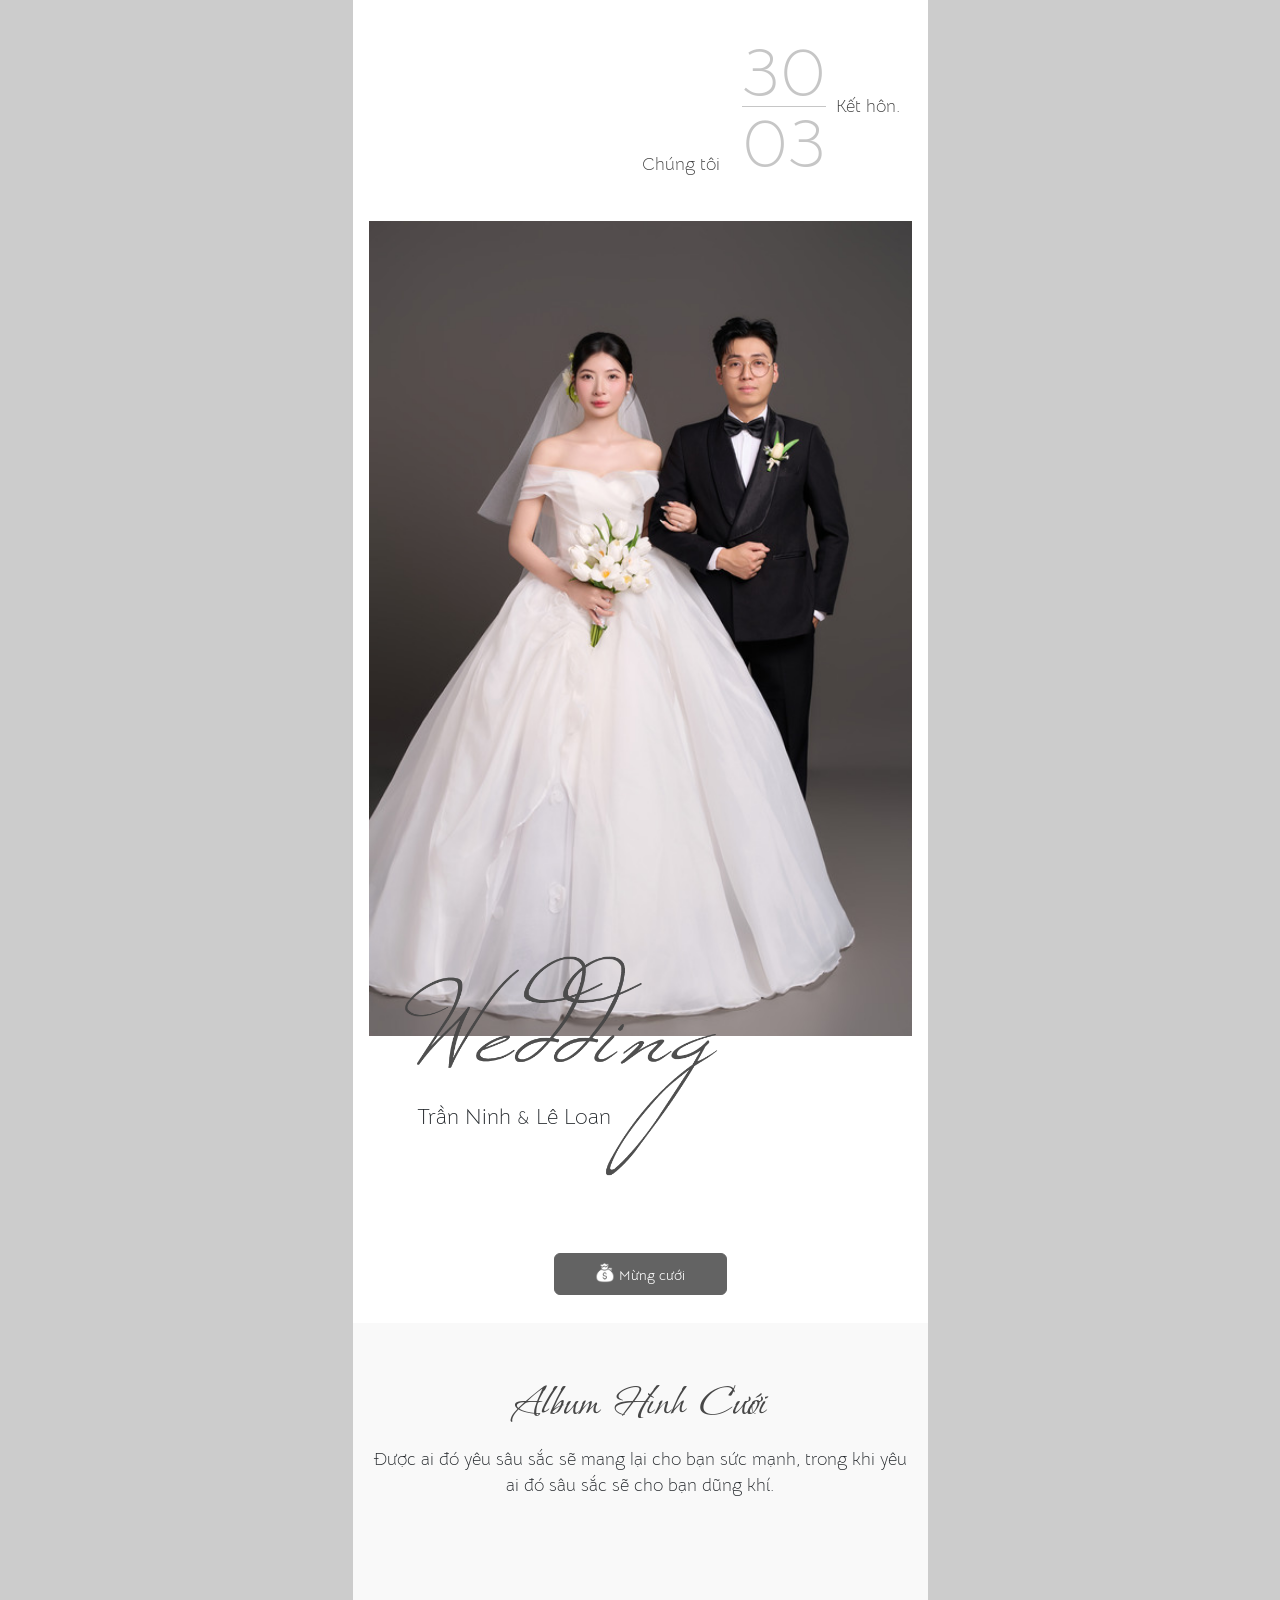
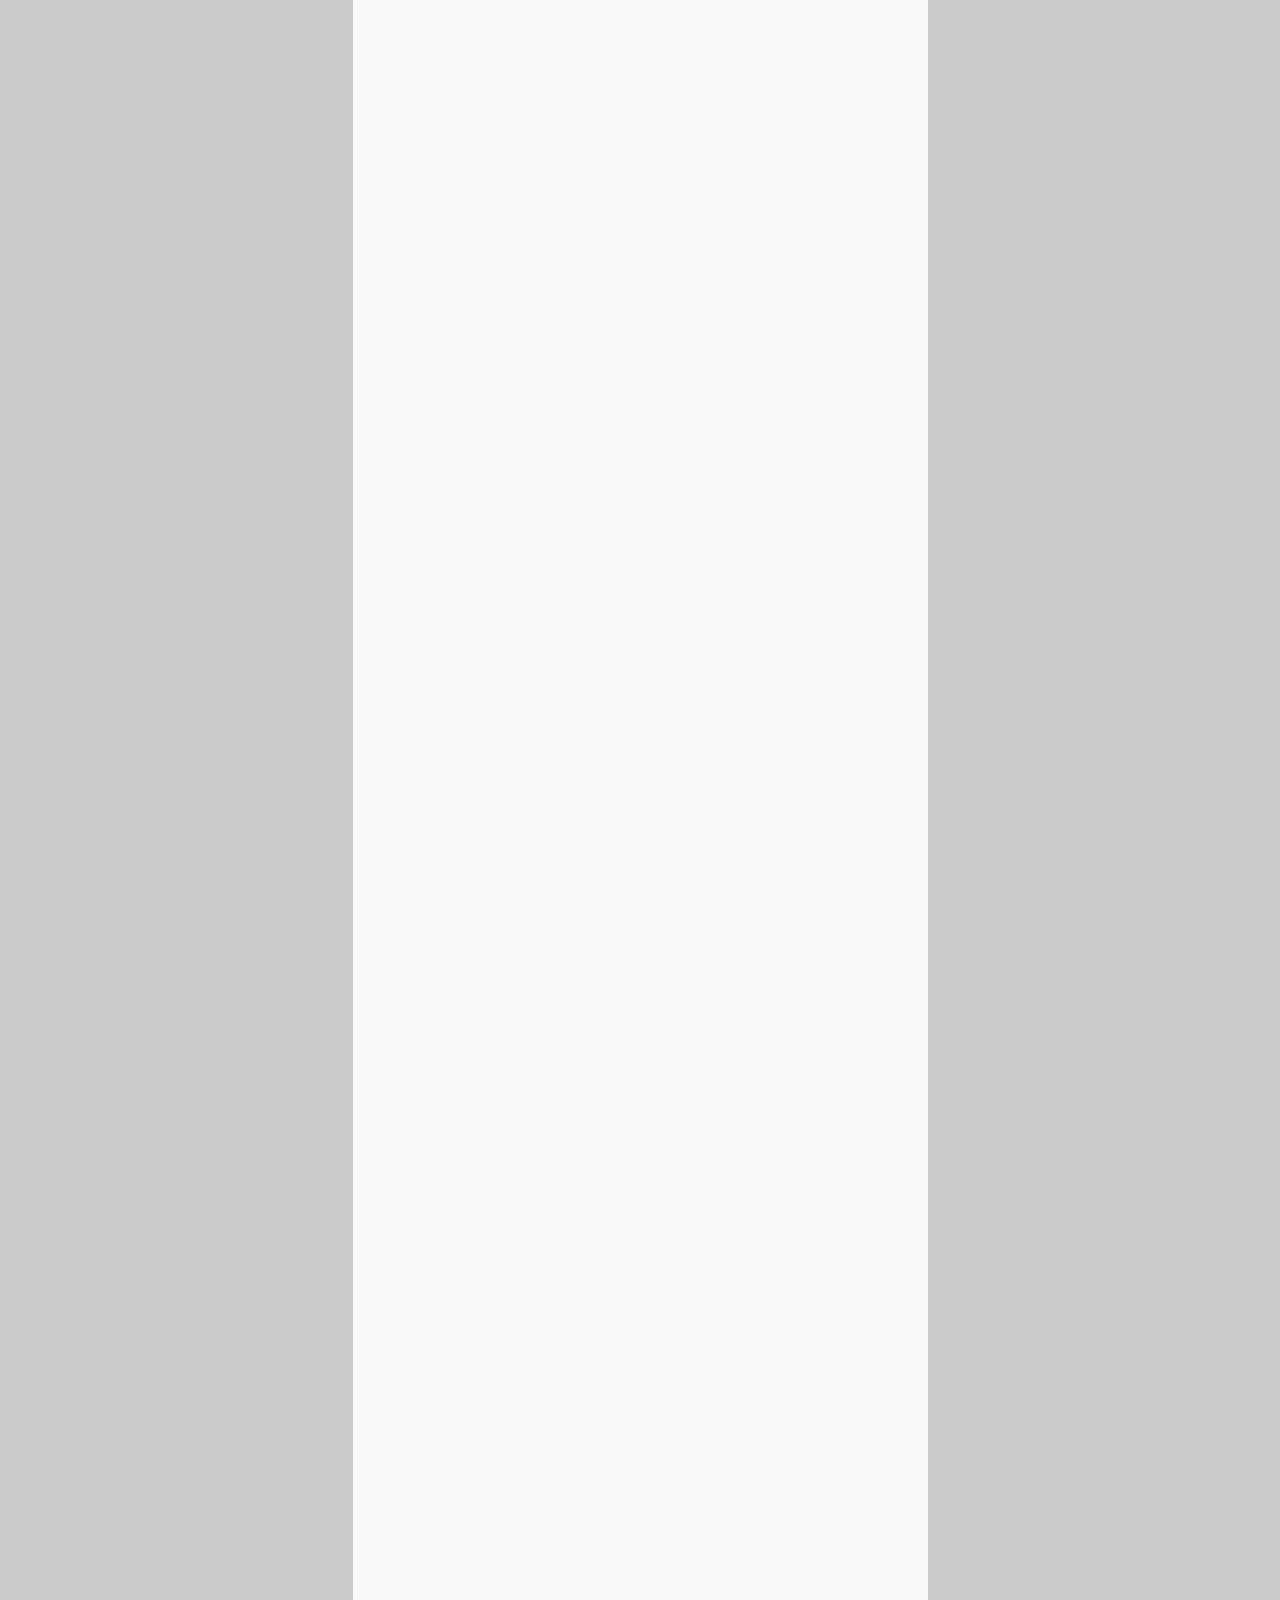
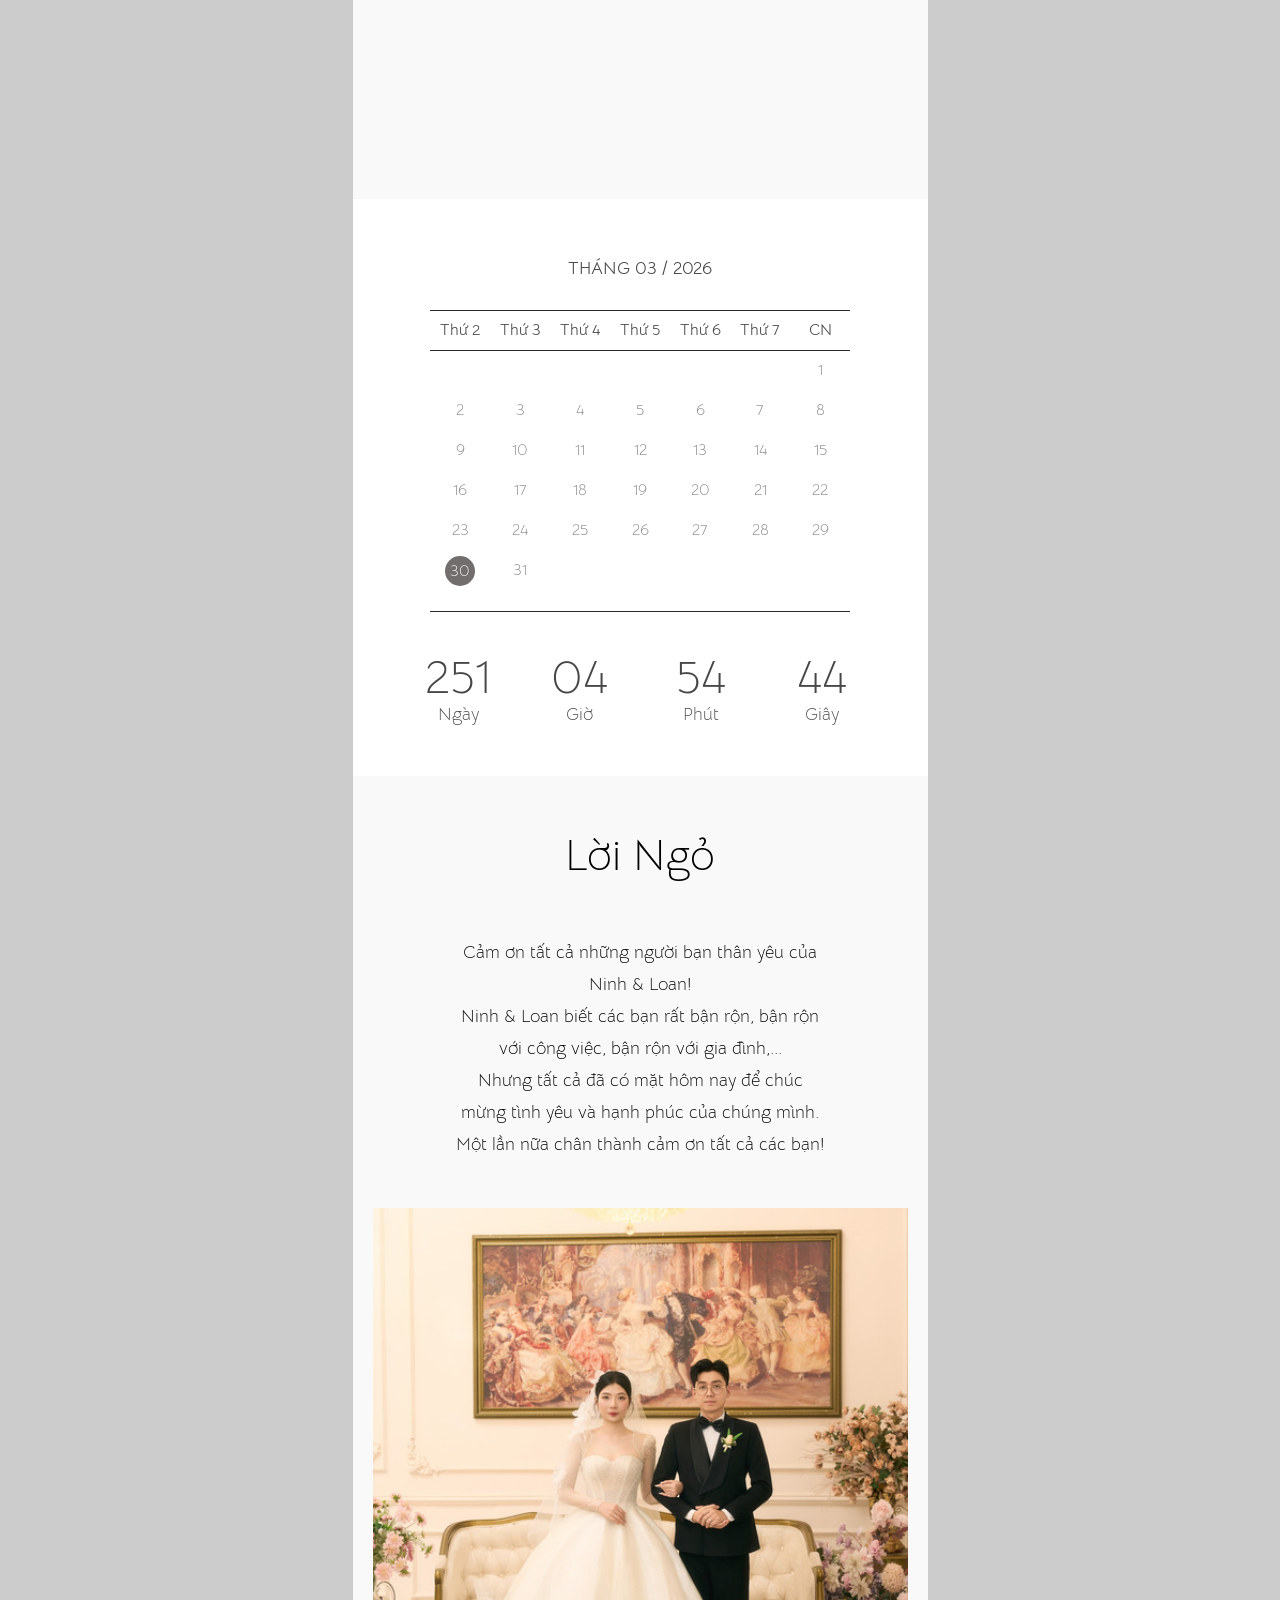
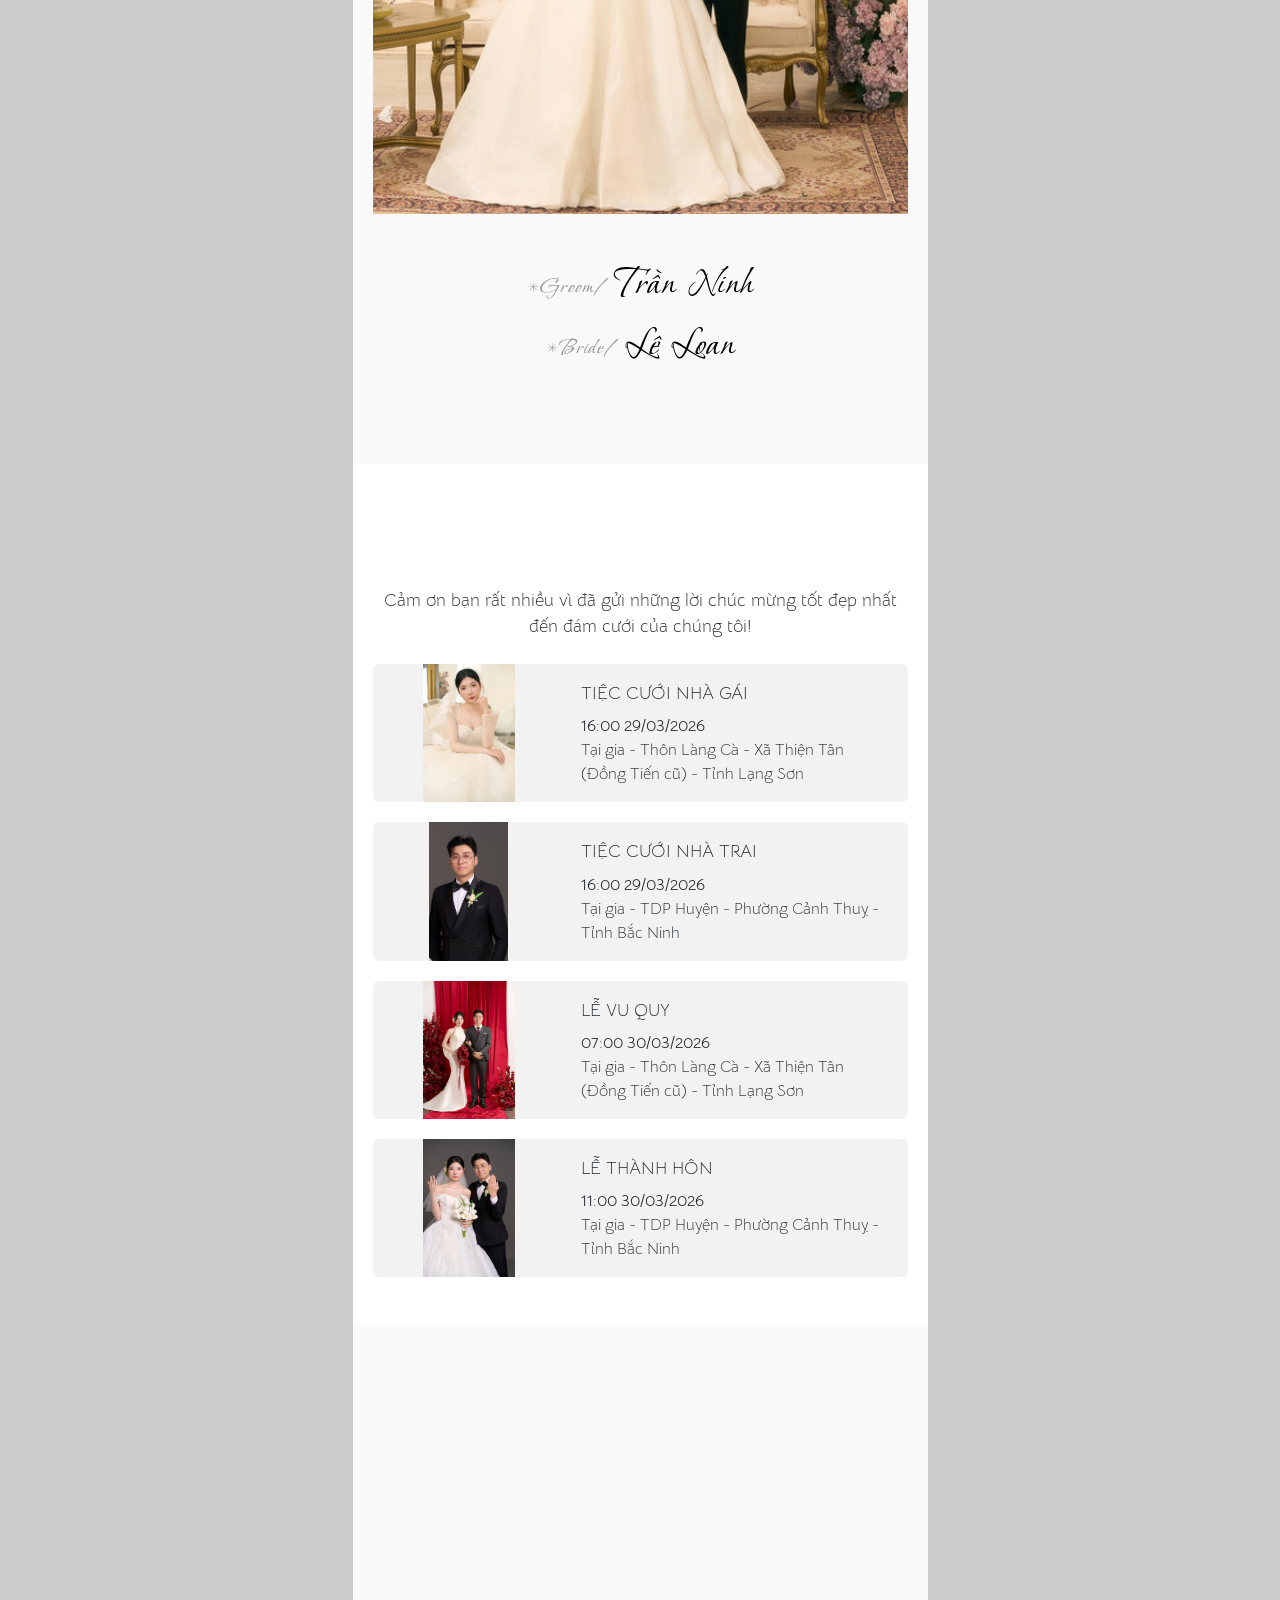
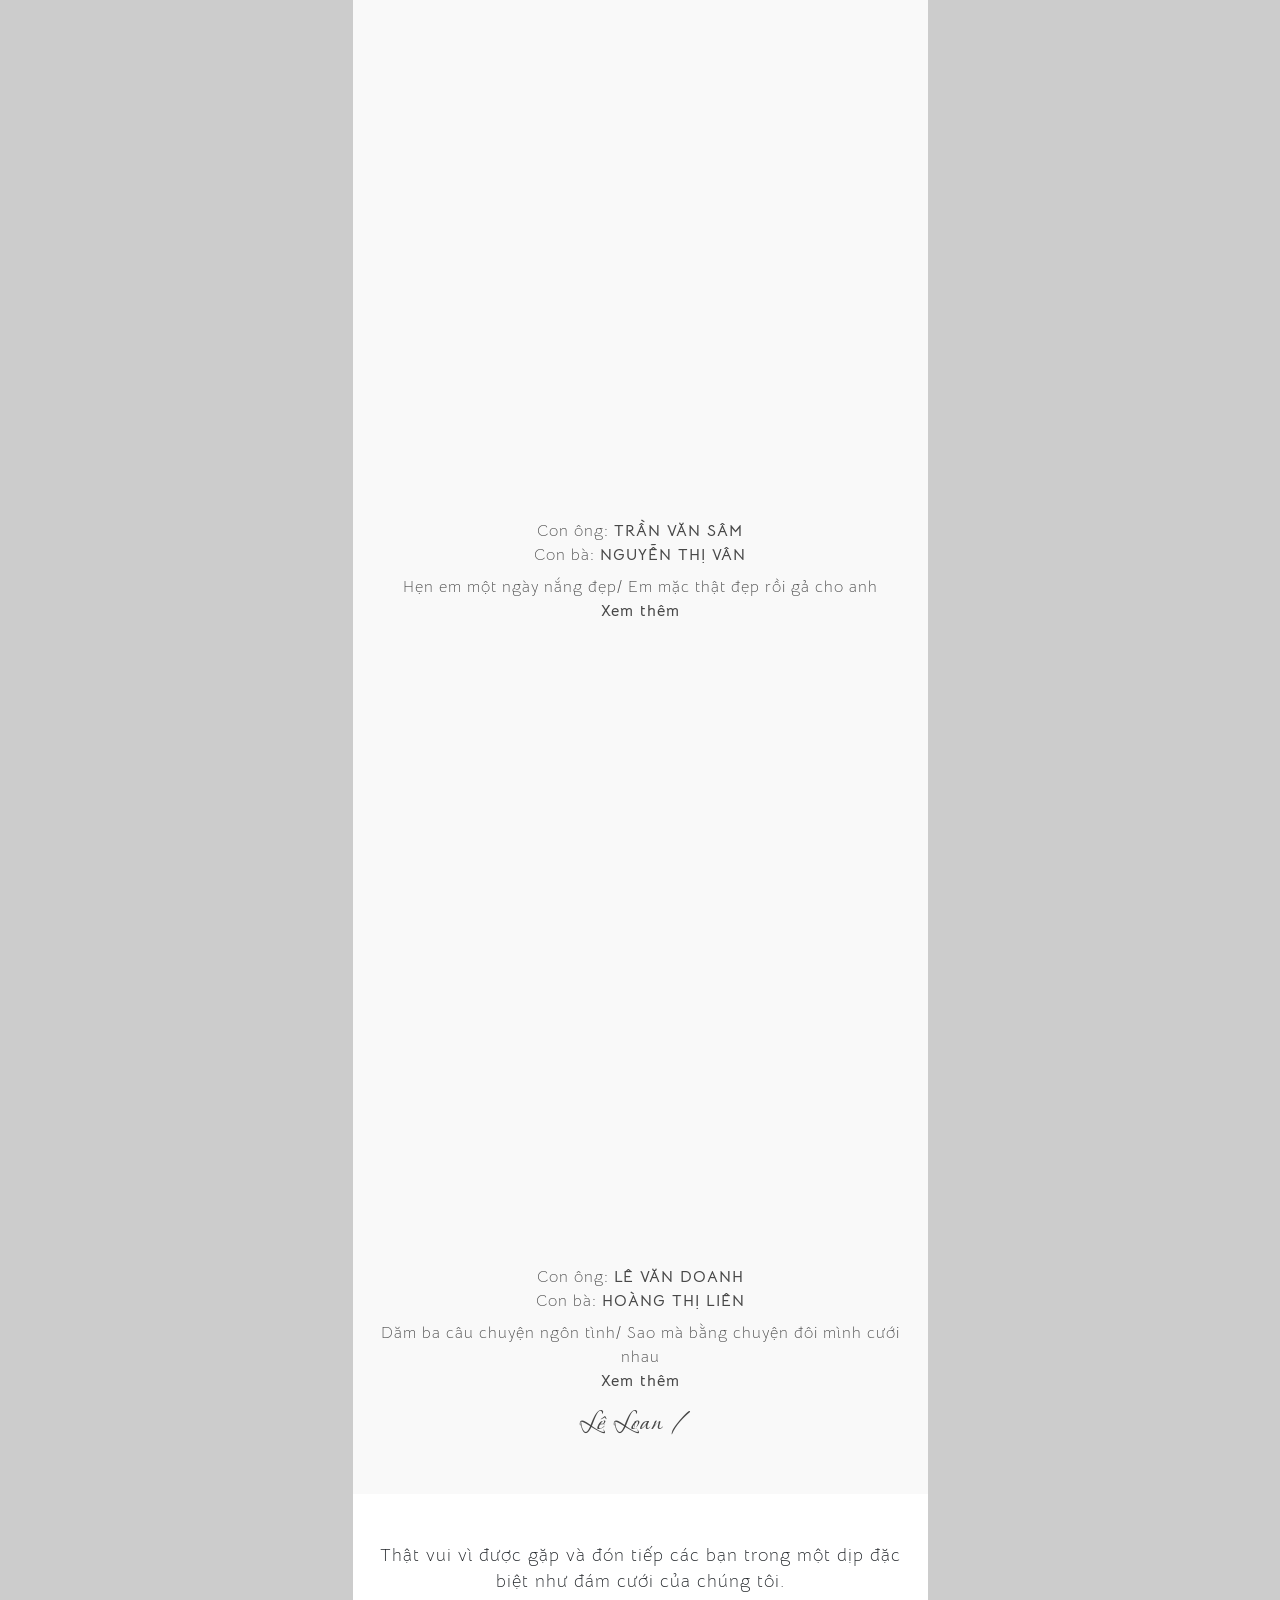
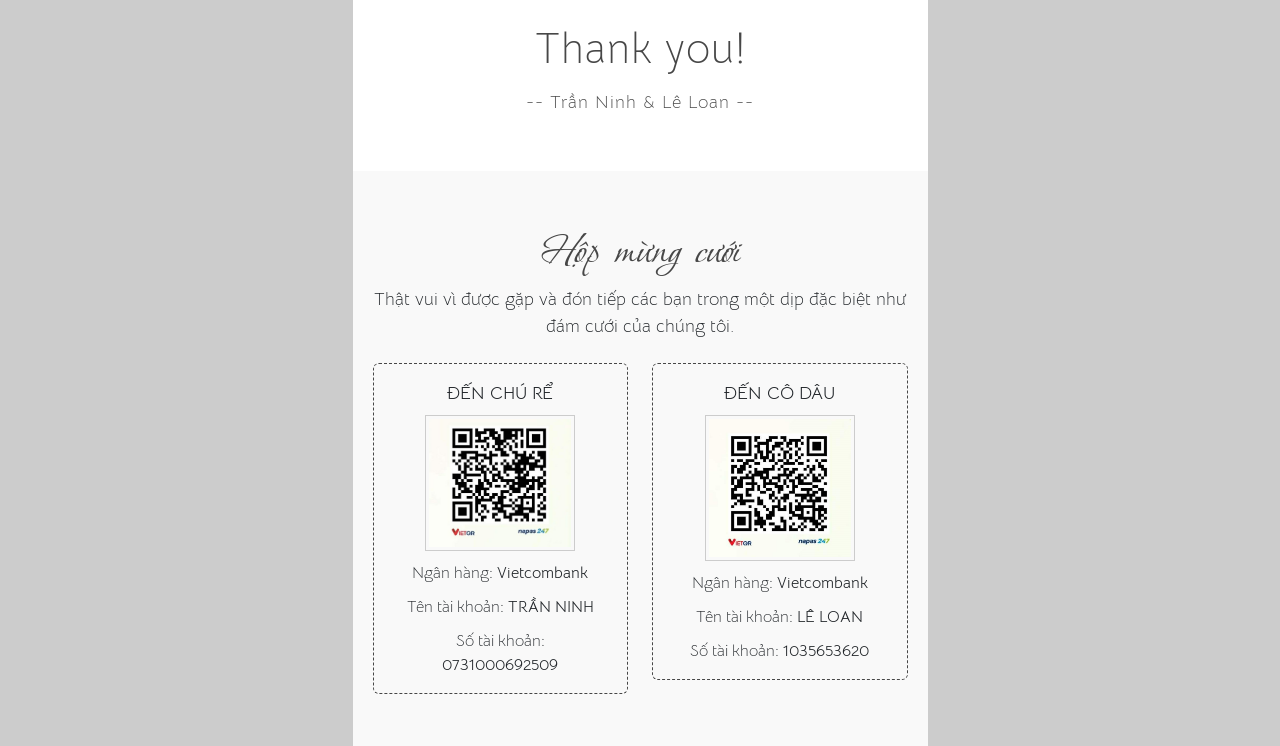
==== commit 63d57d93: "d" ====
--- a/index.html
+++ b/index.html
@@ -17,11 +17,11 @@
     />
     <meta
       property="og:image"
-      content="https://googlemap2.github.io/tranninh/assets/images/galleries/671e1073c905ba67e70da574.jpg"
+      content="https://googlemap2.github.io/tranninh/assets/images/galleries/671e1073c905ba67e70da574.jpg?v=2"
     />
     <meta
       property="og:image:secure_url"
-      content="https://googlemap2.github.io/tranninh/assets/images/galleries/671e1073c905ba67e70da574.jpg"
+      content="https://googlemap2.github.io/tranninh/assets/images/galleries/671e1073c905ba67e70da574.jpg?v=2"
     />
     <meta property="og:image:type" content="image/jpeg" />
     <meta property="og:locale" content="vi_VN" />
@@ -35,7 +35,7 @@
     />
     <meta
       name="twitter:image"
-      content="https://googlemap2.github.io/tranninh/assets/images/galleries/671e1073c905ba67e70da574.jpg"
+      content="https://googlemap2.github.io/tranninh/assets/images/galleries/671e1073c905ba67e70da574.jpg?v=2"
     />
     <link
       href="https://fonts.googleapis.com/css2?family=Texturina:opsz,wght@12..72,100&amp;display=swap"
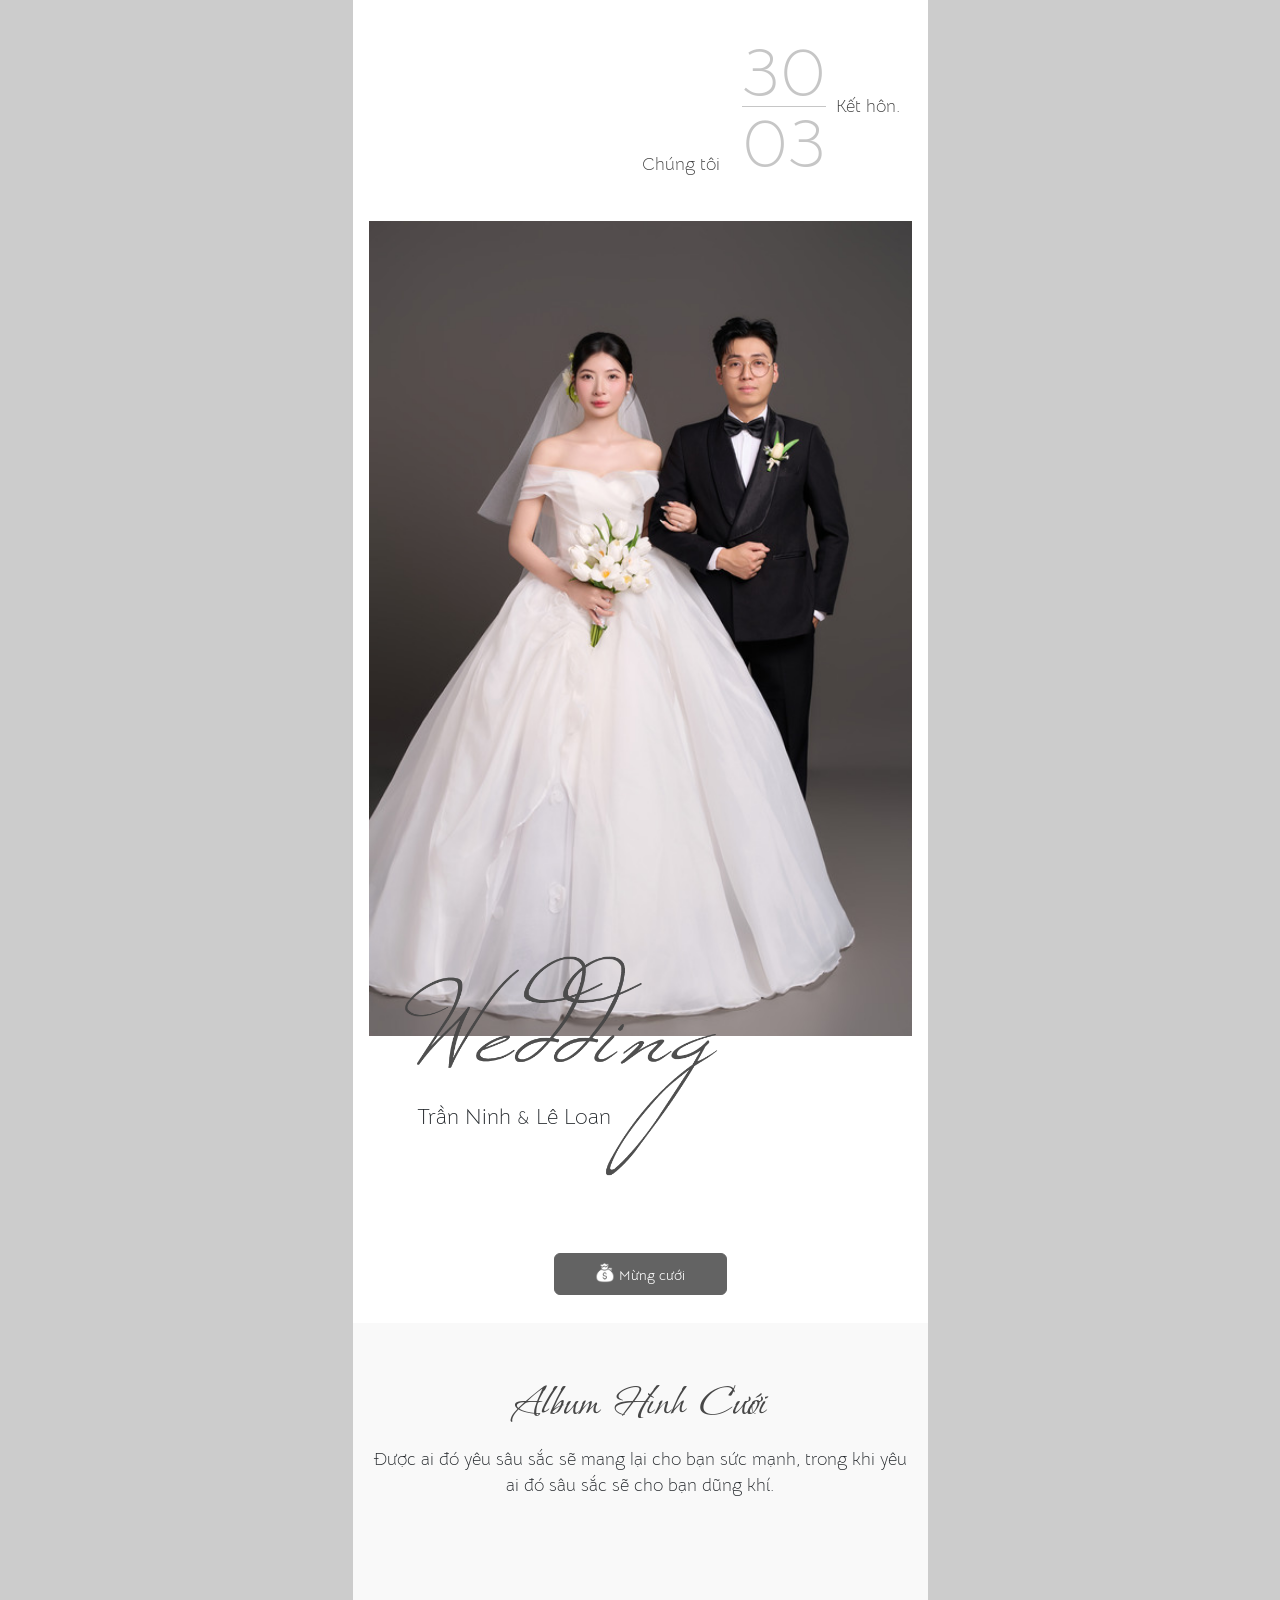
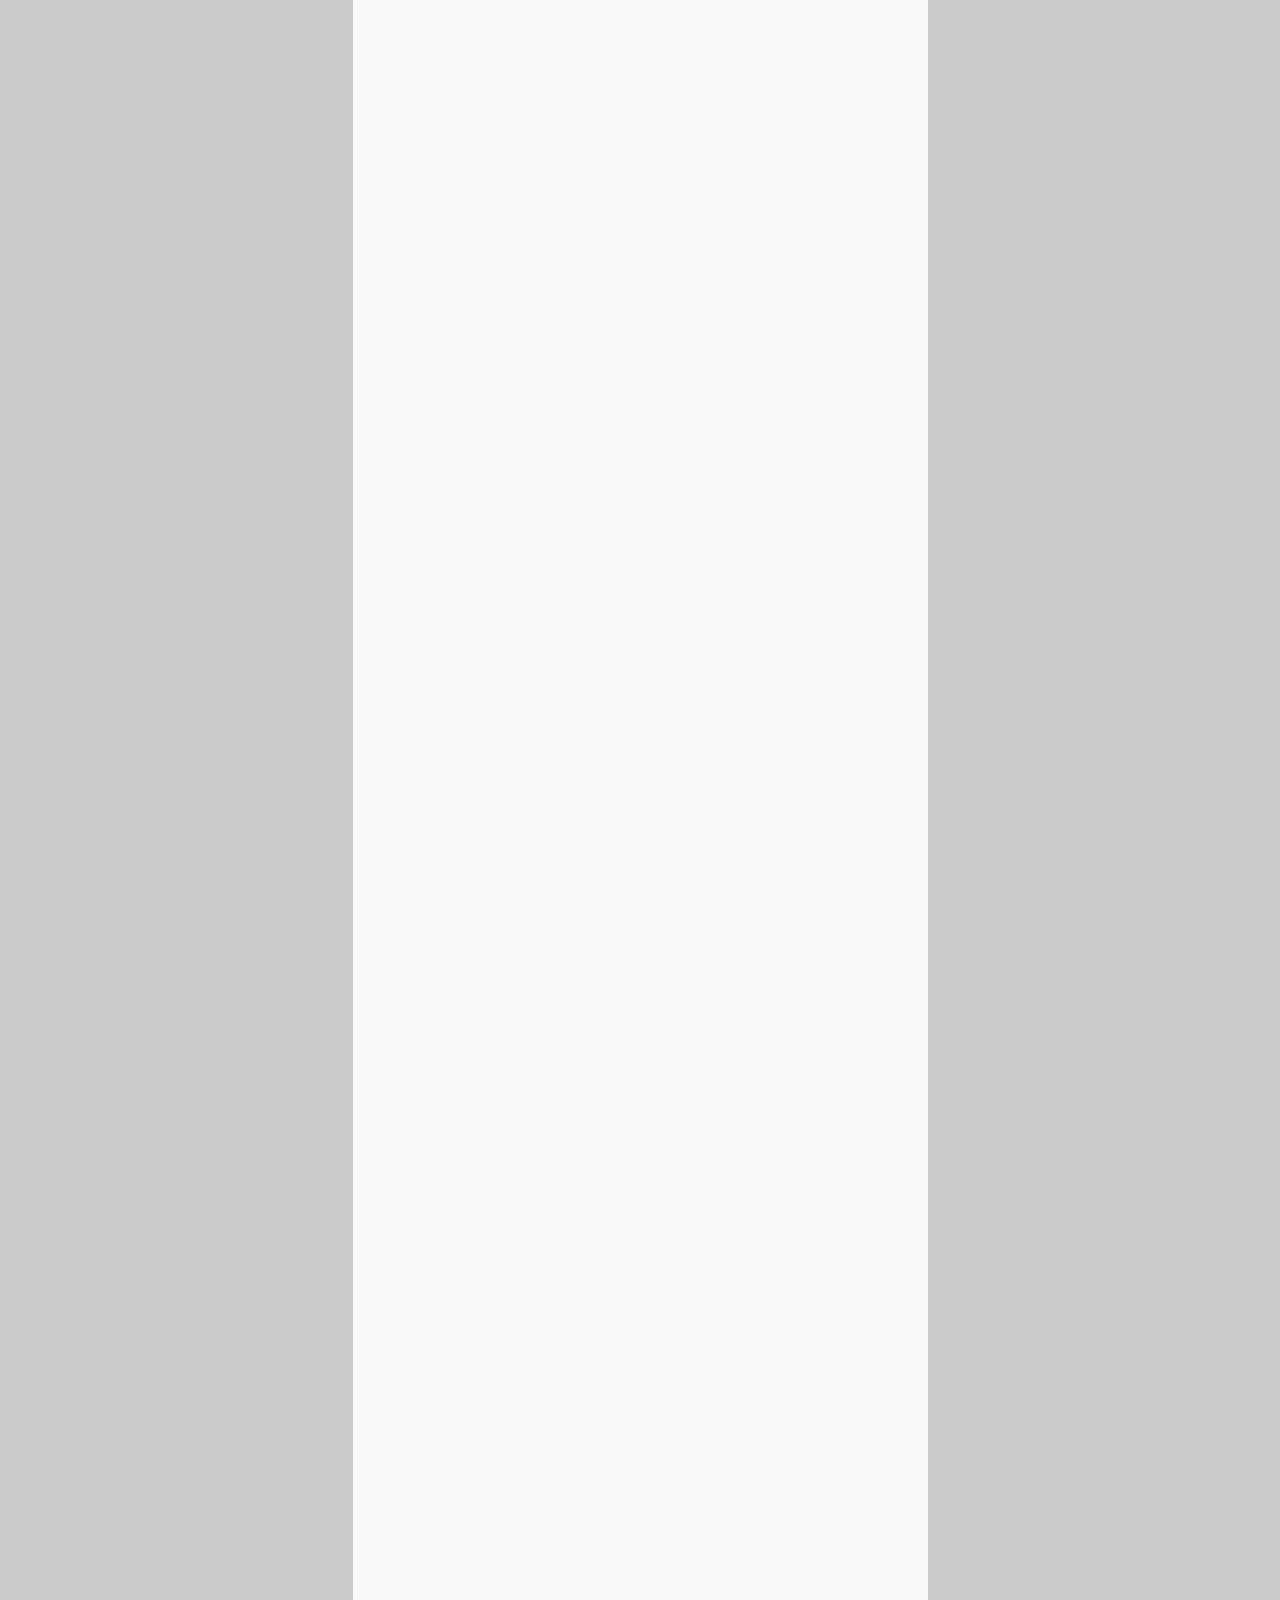
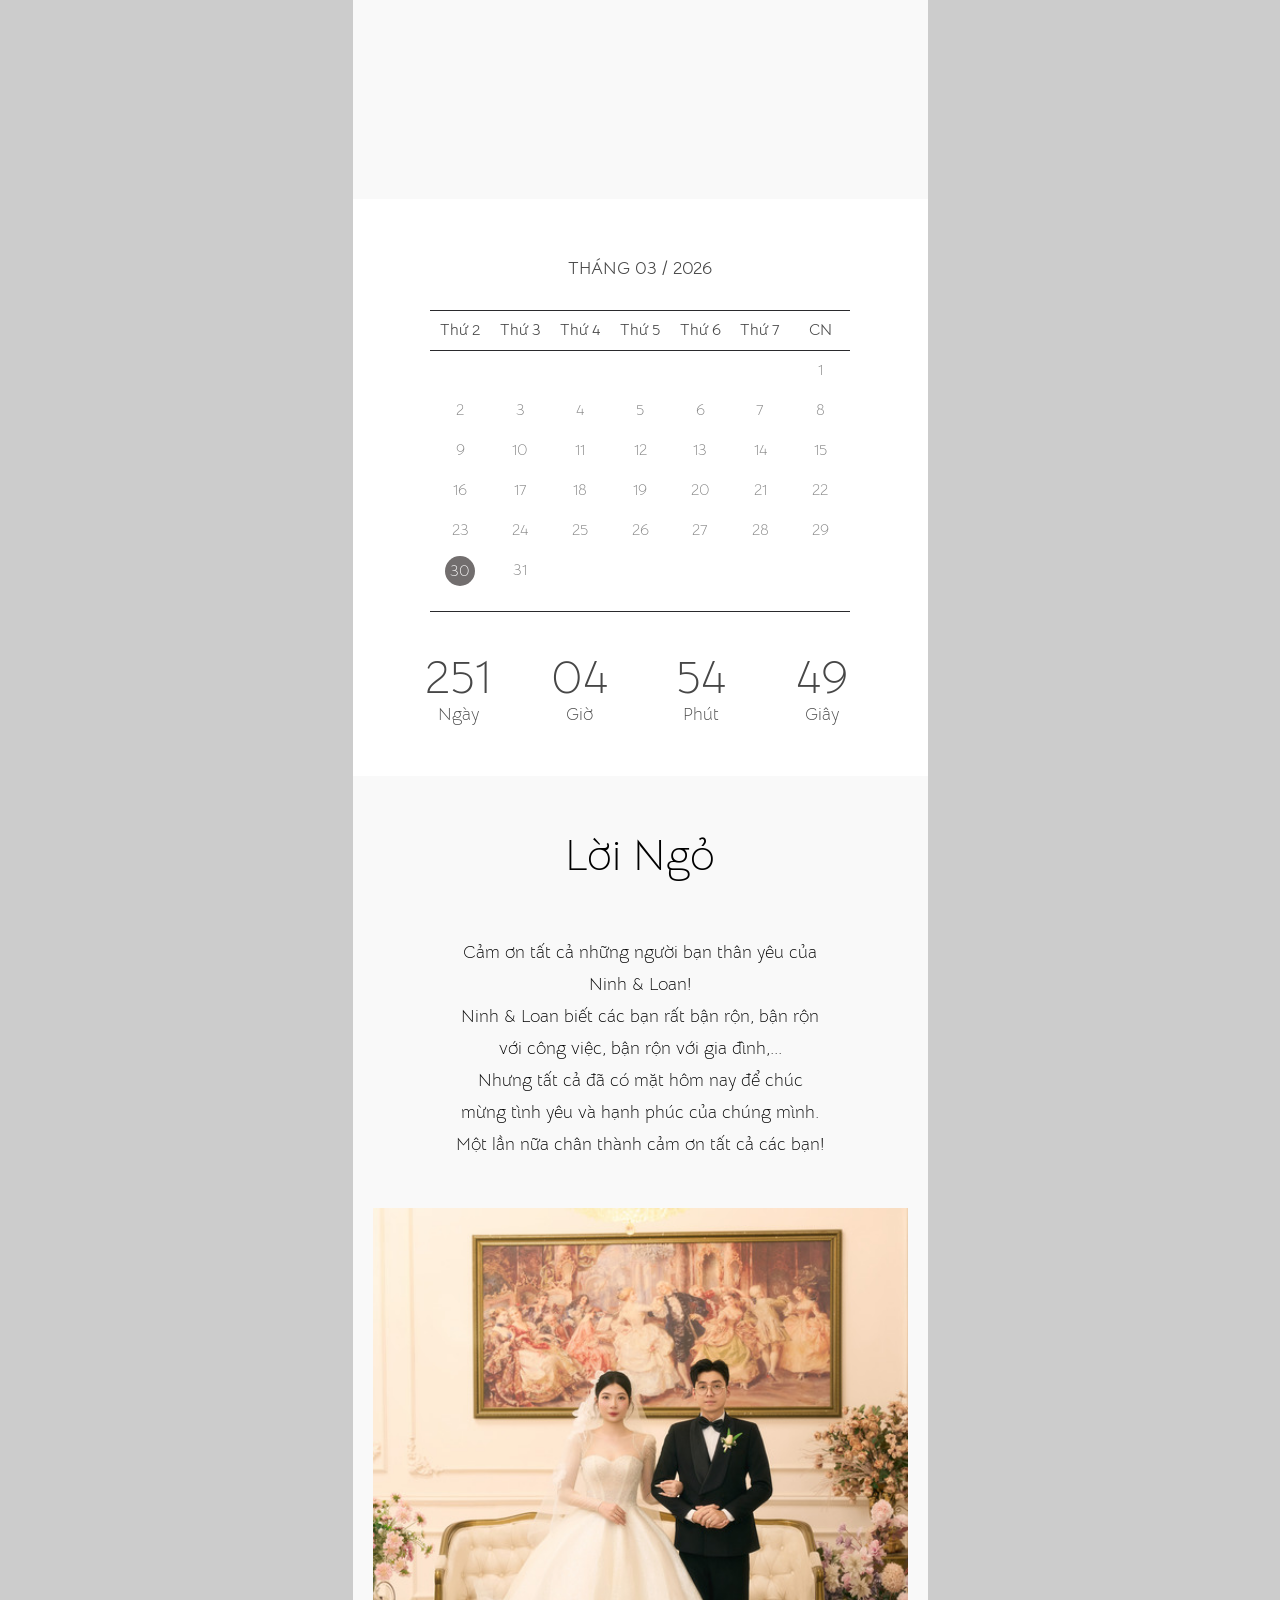
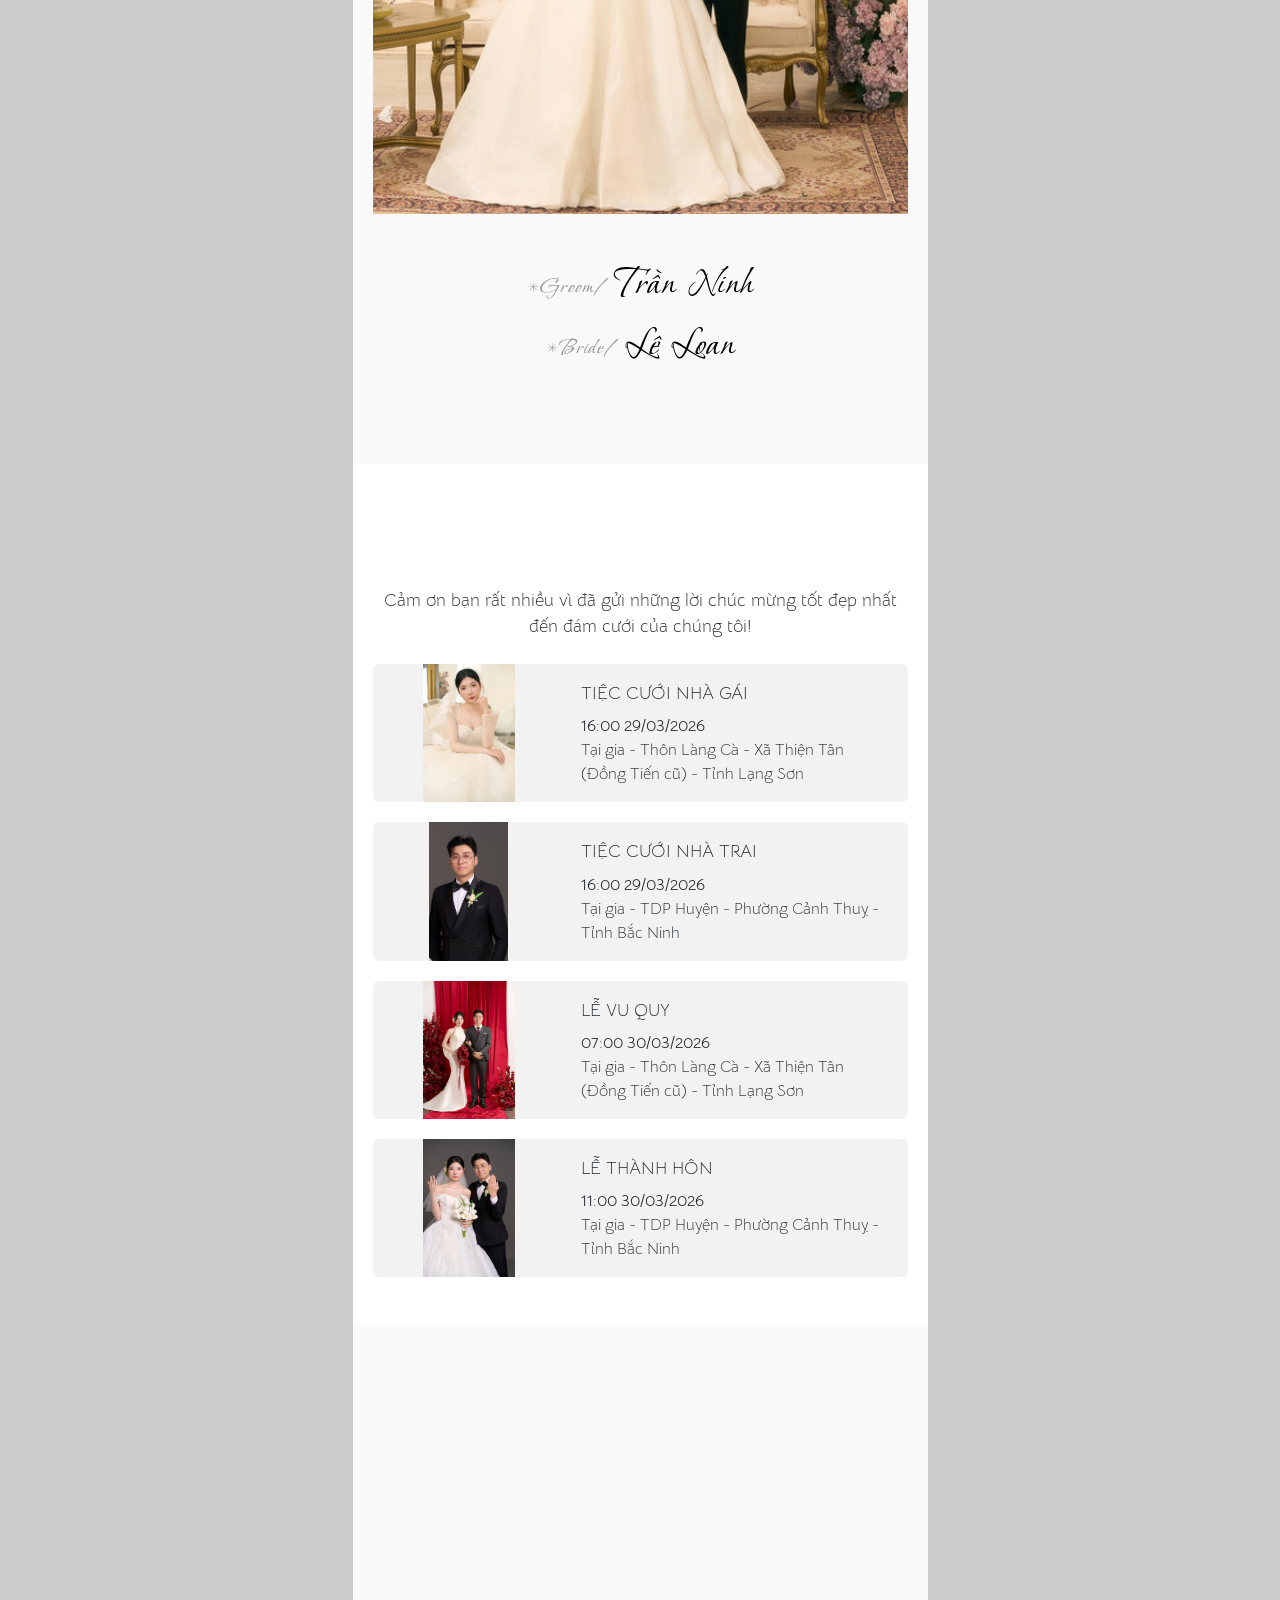
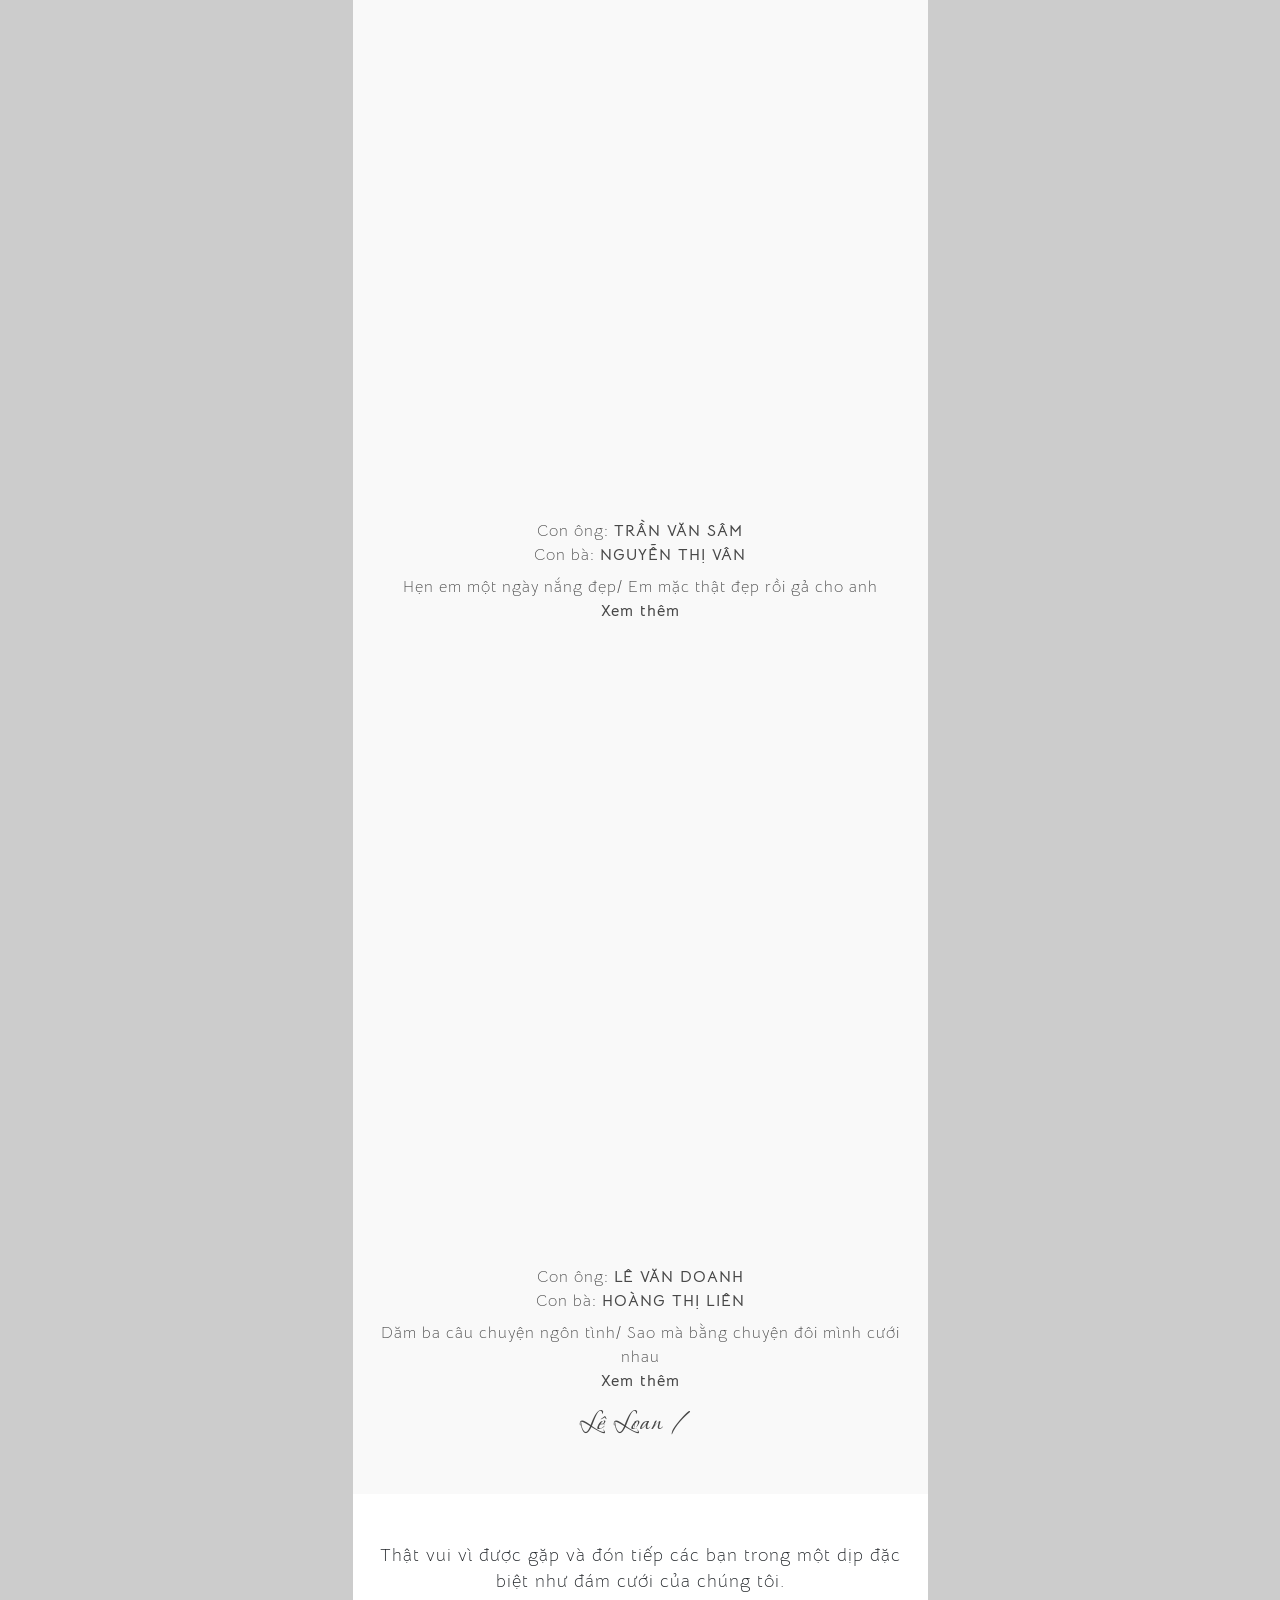
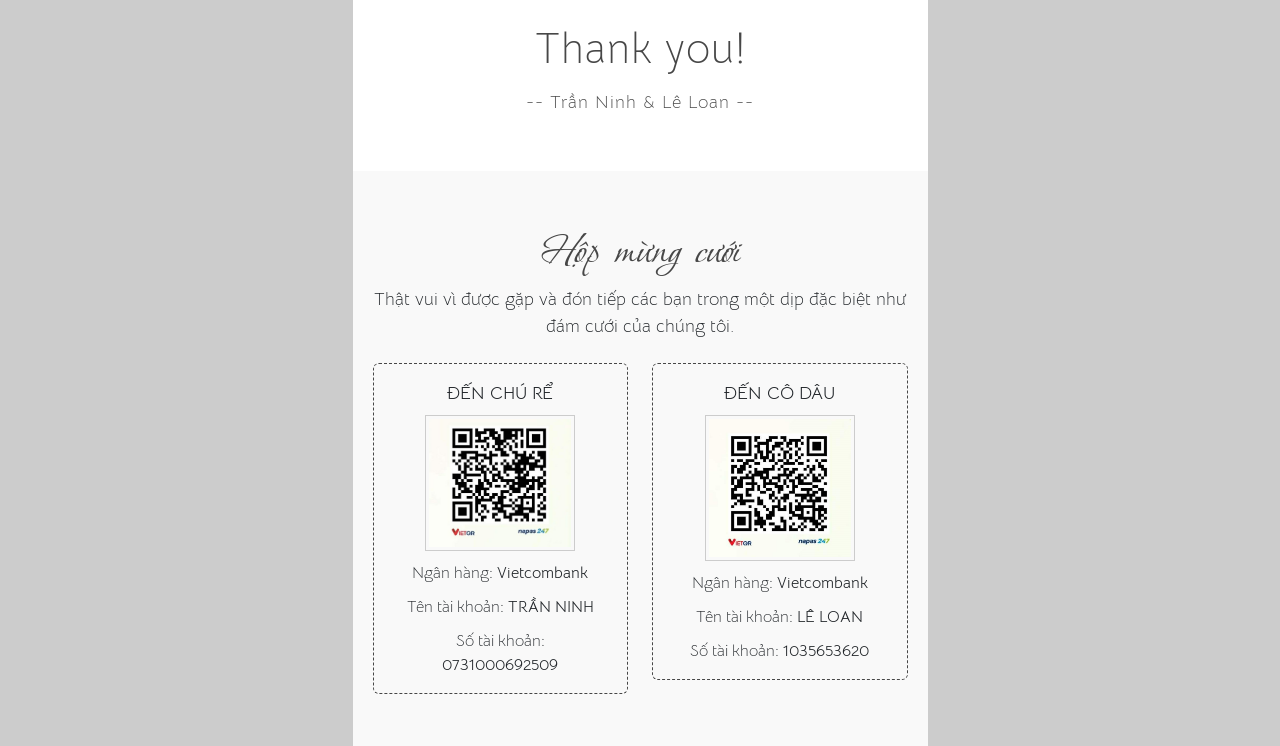
==== commit 62ca1565: "hh" ====
--- a/index.html
+++ b/index.html
@@ -17,11 +17,11 @@
     />
     <meta
       property="og:image"
-      content="https://googlemap2.github.io/tranninh/assets/images/galleries/671e1073c905ba67e70da574.jpg?v=2"
+      content="https://googlemap2.github.io/tranninh/assets/images/671e1073c905ba67e70da574.jpg?v=2"
     />
     <meta
       property="og:image:secure_url"
-      content="https://googlemap2.github.io/tranninh/assets/images/galleries/671e1073c905ba67e70da574.jpg?v=2"
+      content="https://googlemap2.github.io/tranninh/assets/images/671e1073c905ba67e70da574.jpg?v=2"
     />
     <meta property="og:image:type" content="image/jpeg" />
     <meta property="og:locale" content="vi_VN" />
@@ -35,7 +35,7 @@
     />
     <meta
       name="twitter:image"
-      content="https://googlemap2.github.io/tranninh/assets/images/galleries/671e1073c905ba67e70da574.jpg?v=2"
+      content="https://googlemap2.github.io/tranninh/assets/images/671e1073c905ba67e70da574.jpg?v=2"
     />
     <link
       href="https://fonts.googleapis.com/css2?family=Texturina:opsz,wght@12..72,100&amp;display=swap"
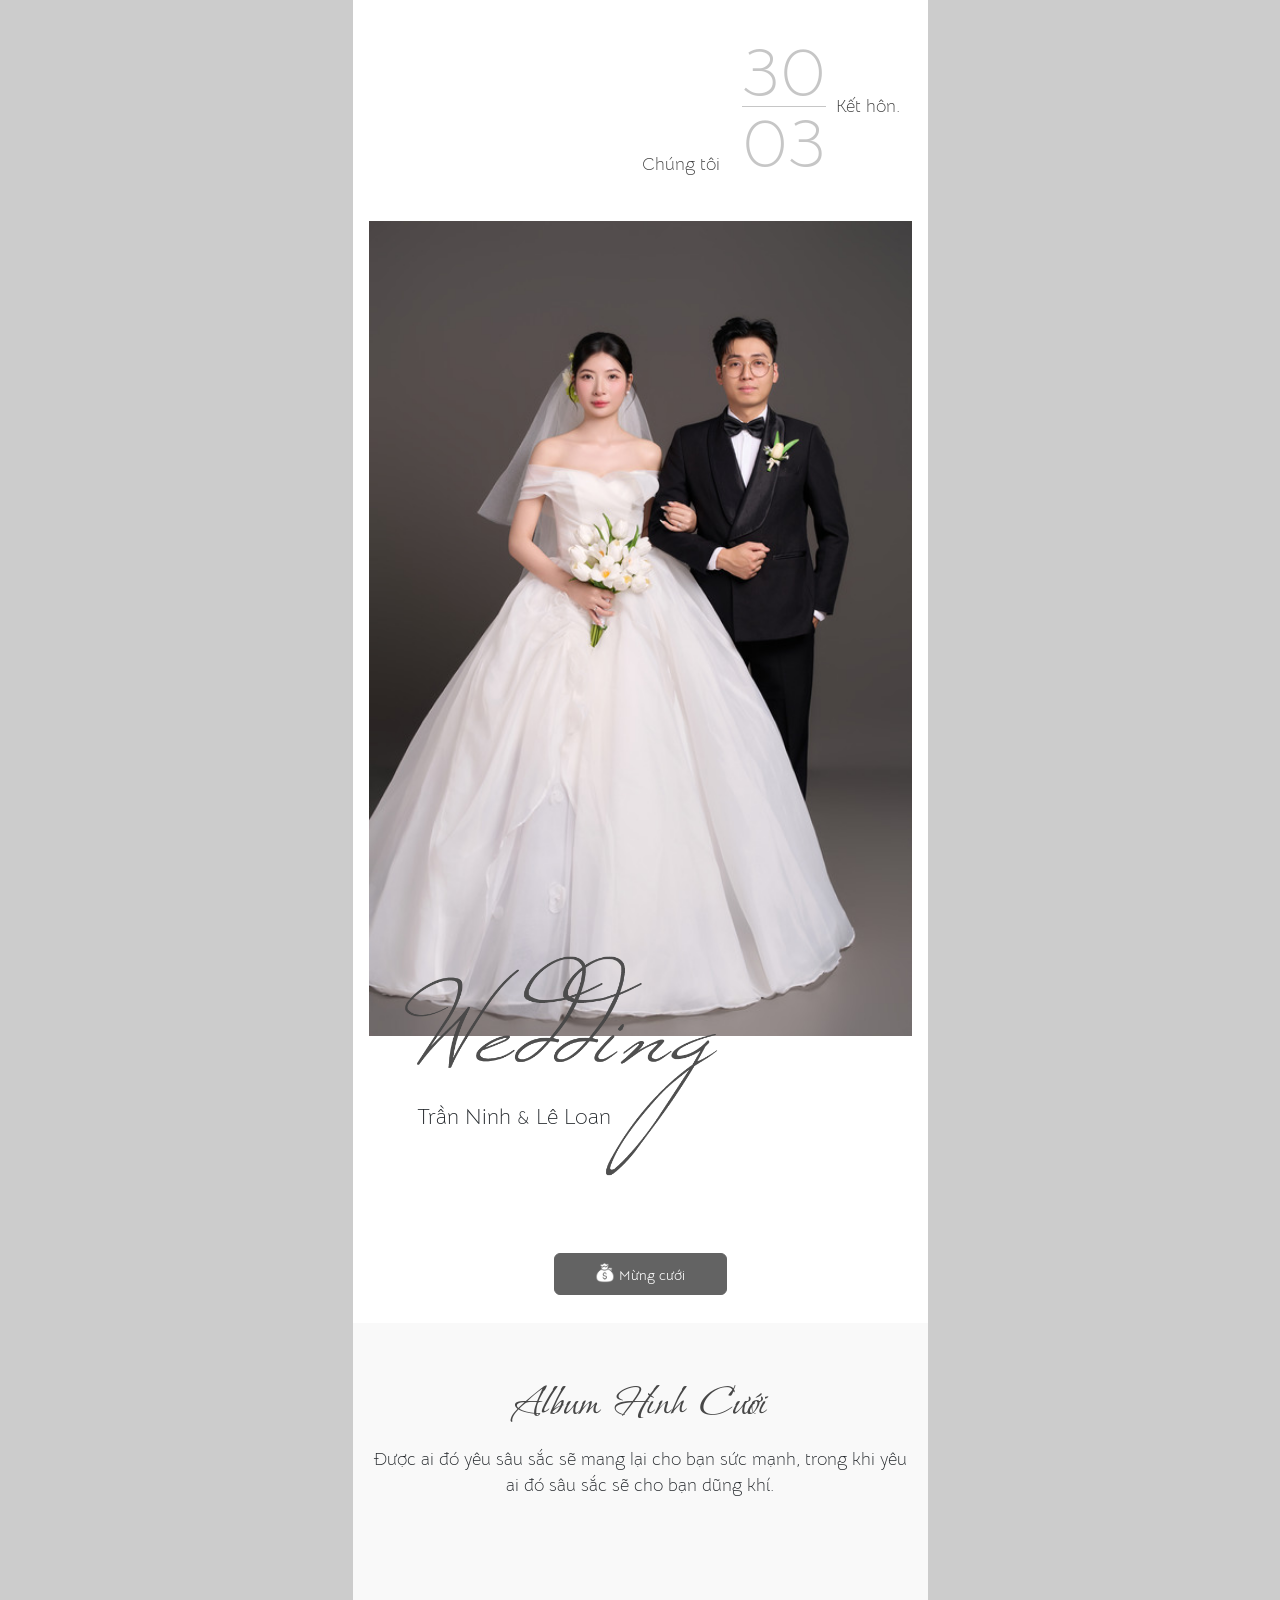
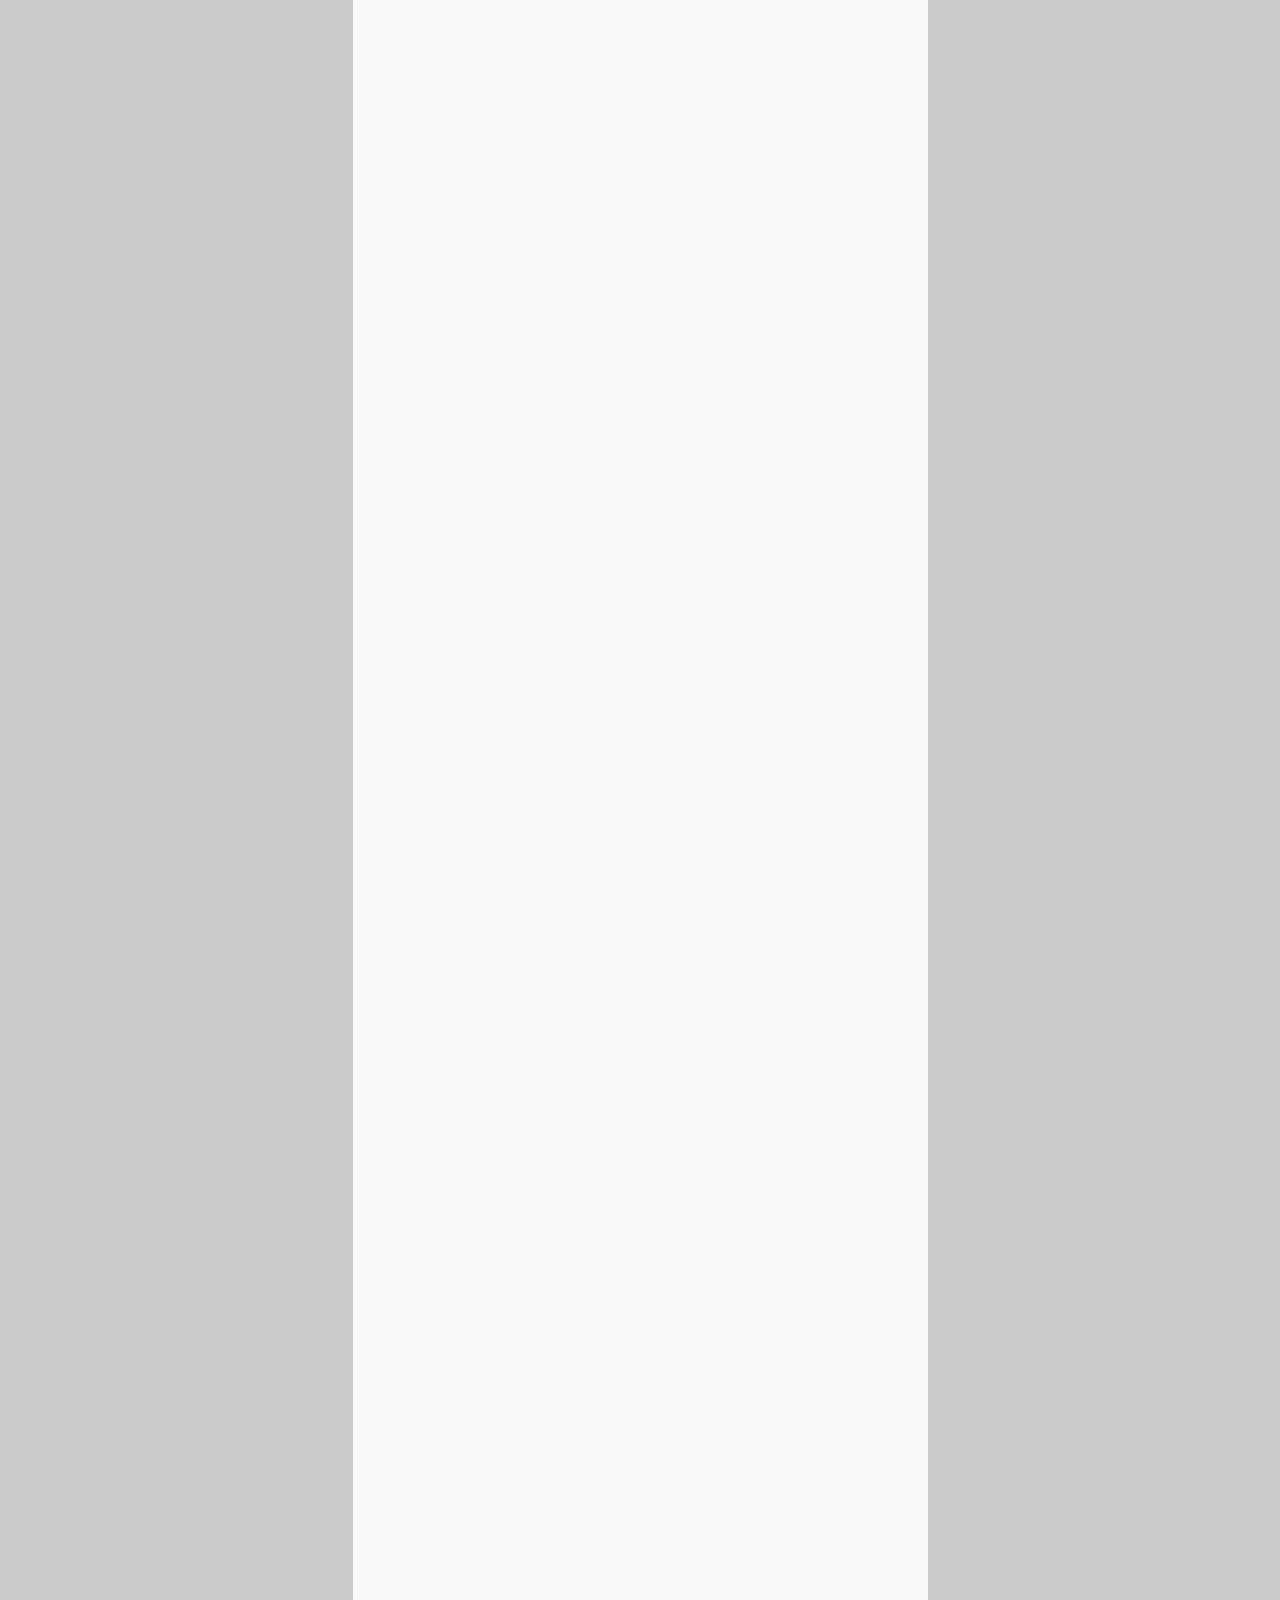
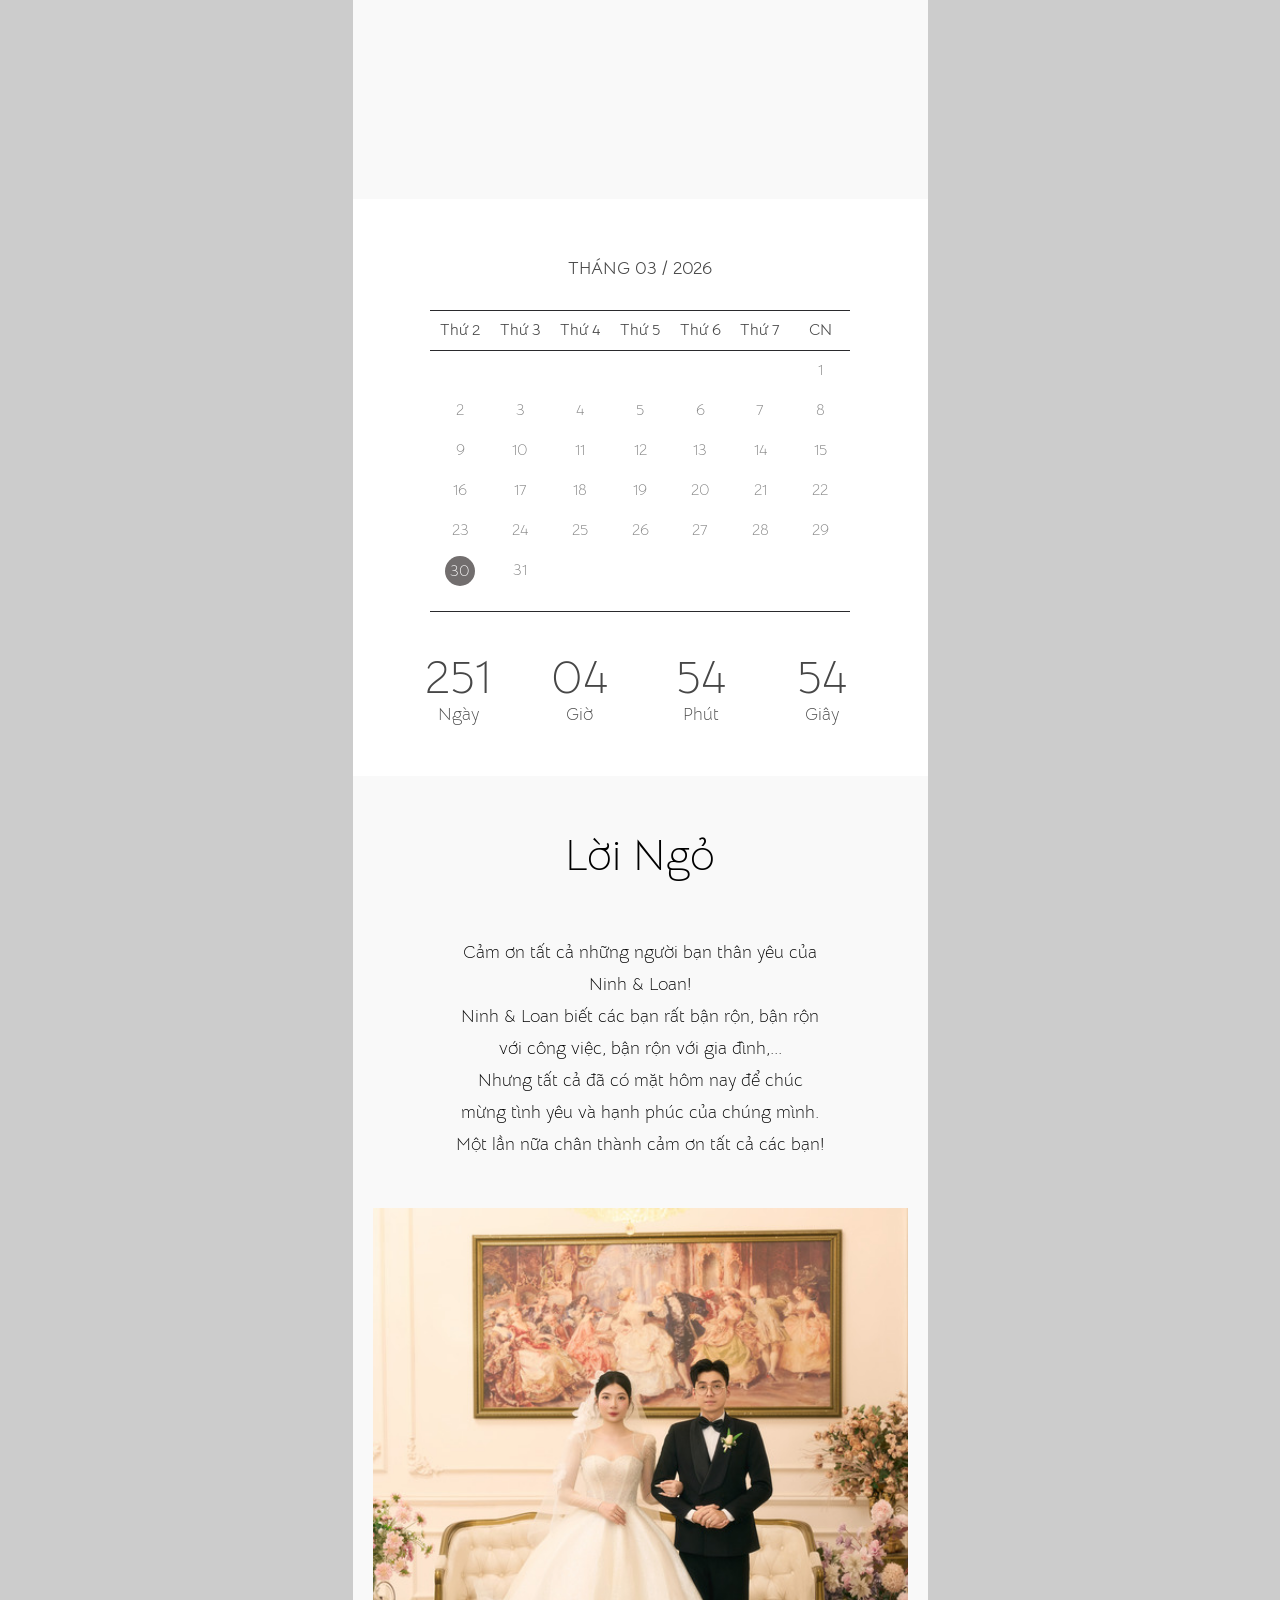
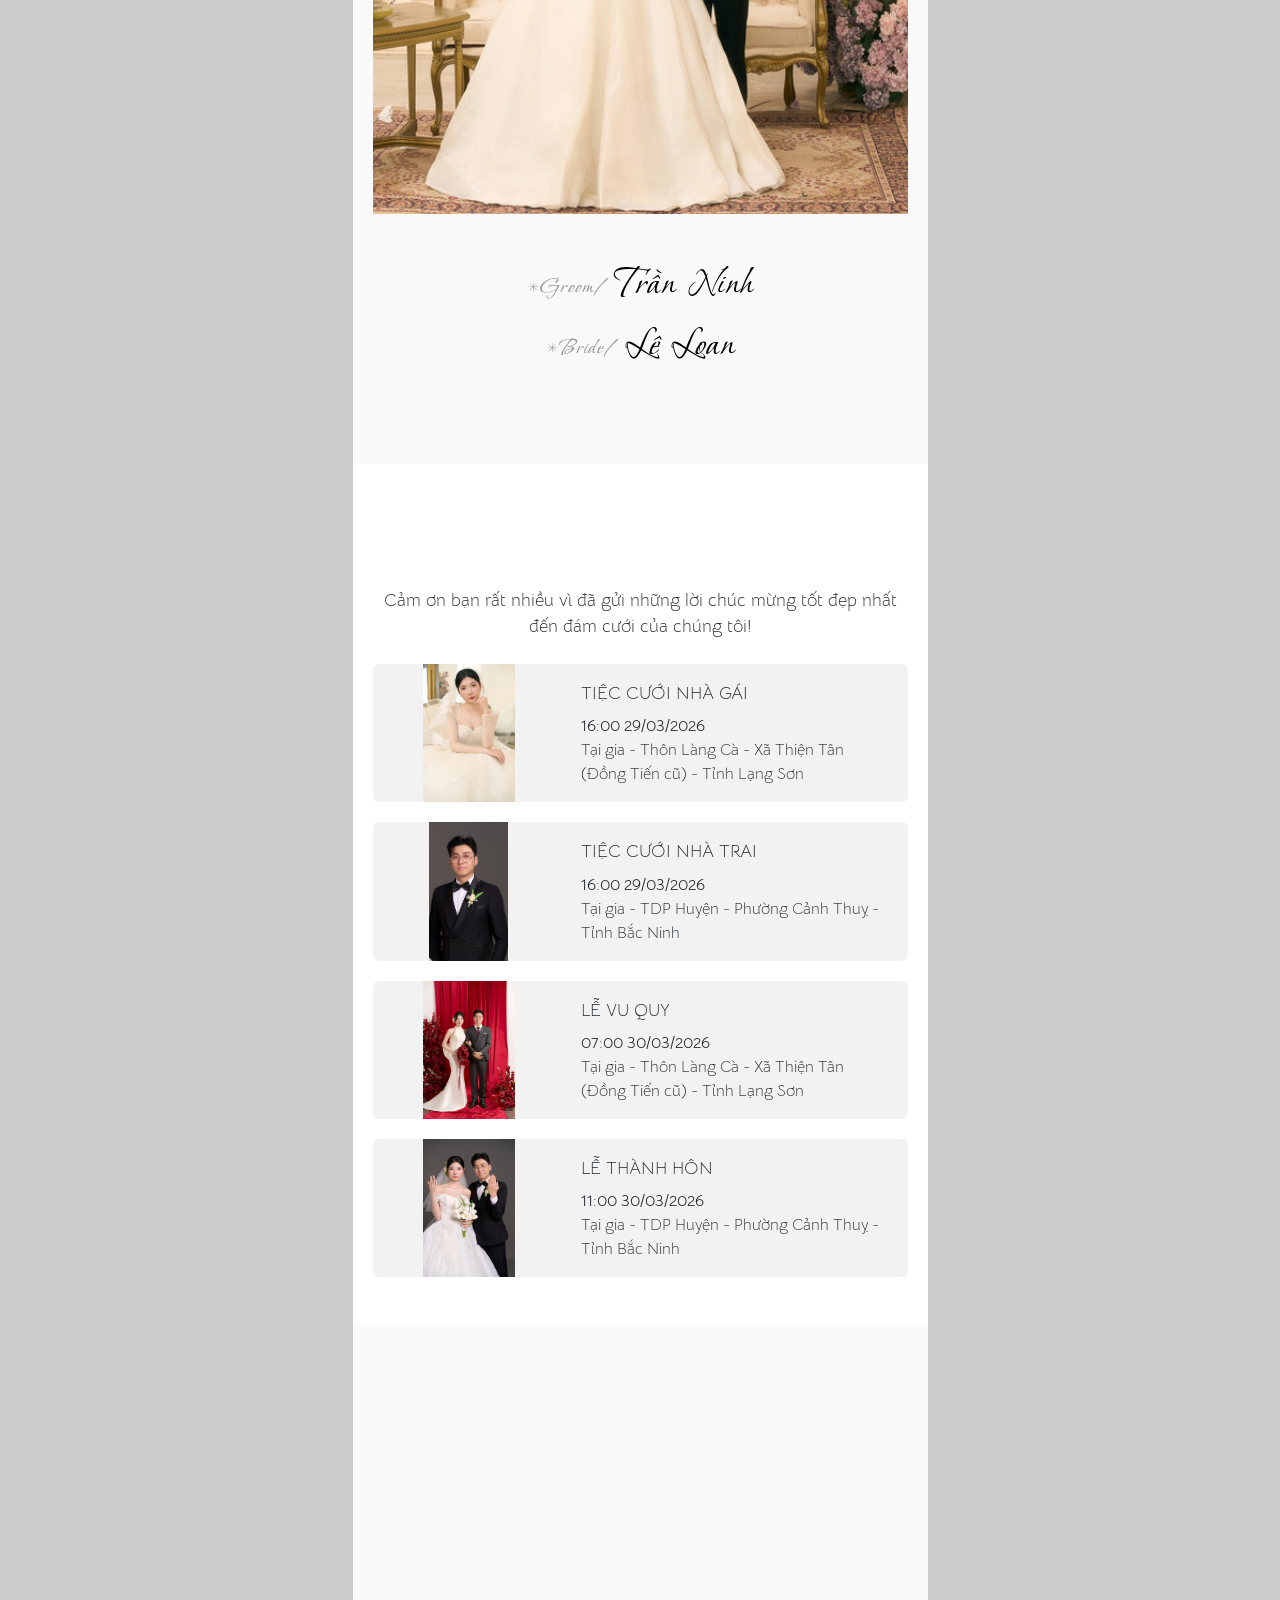
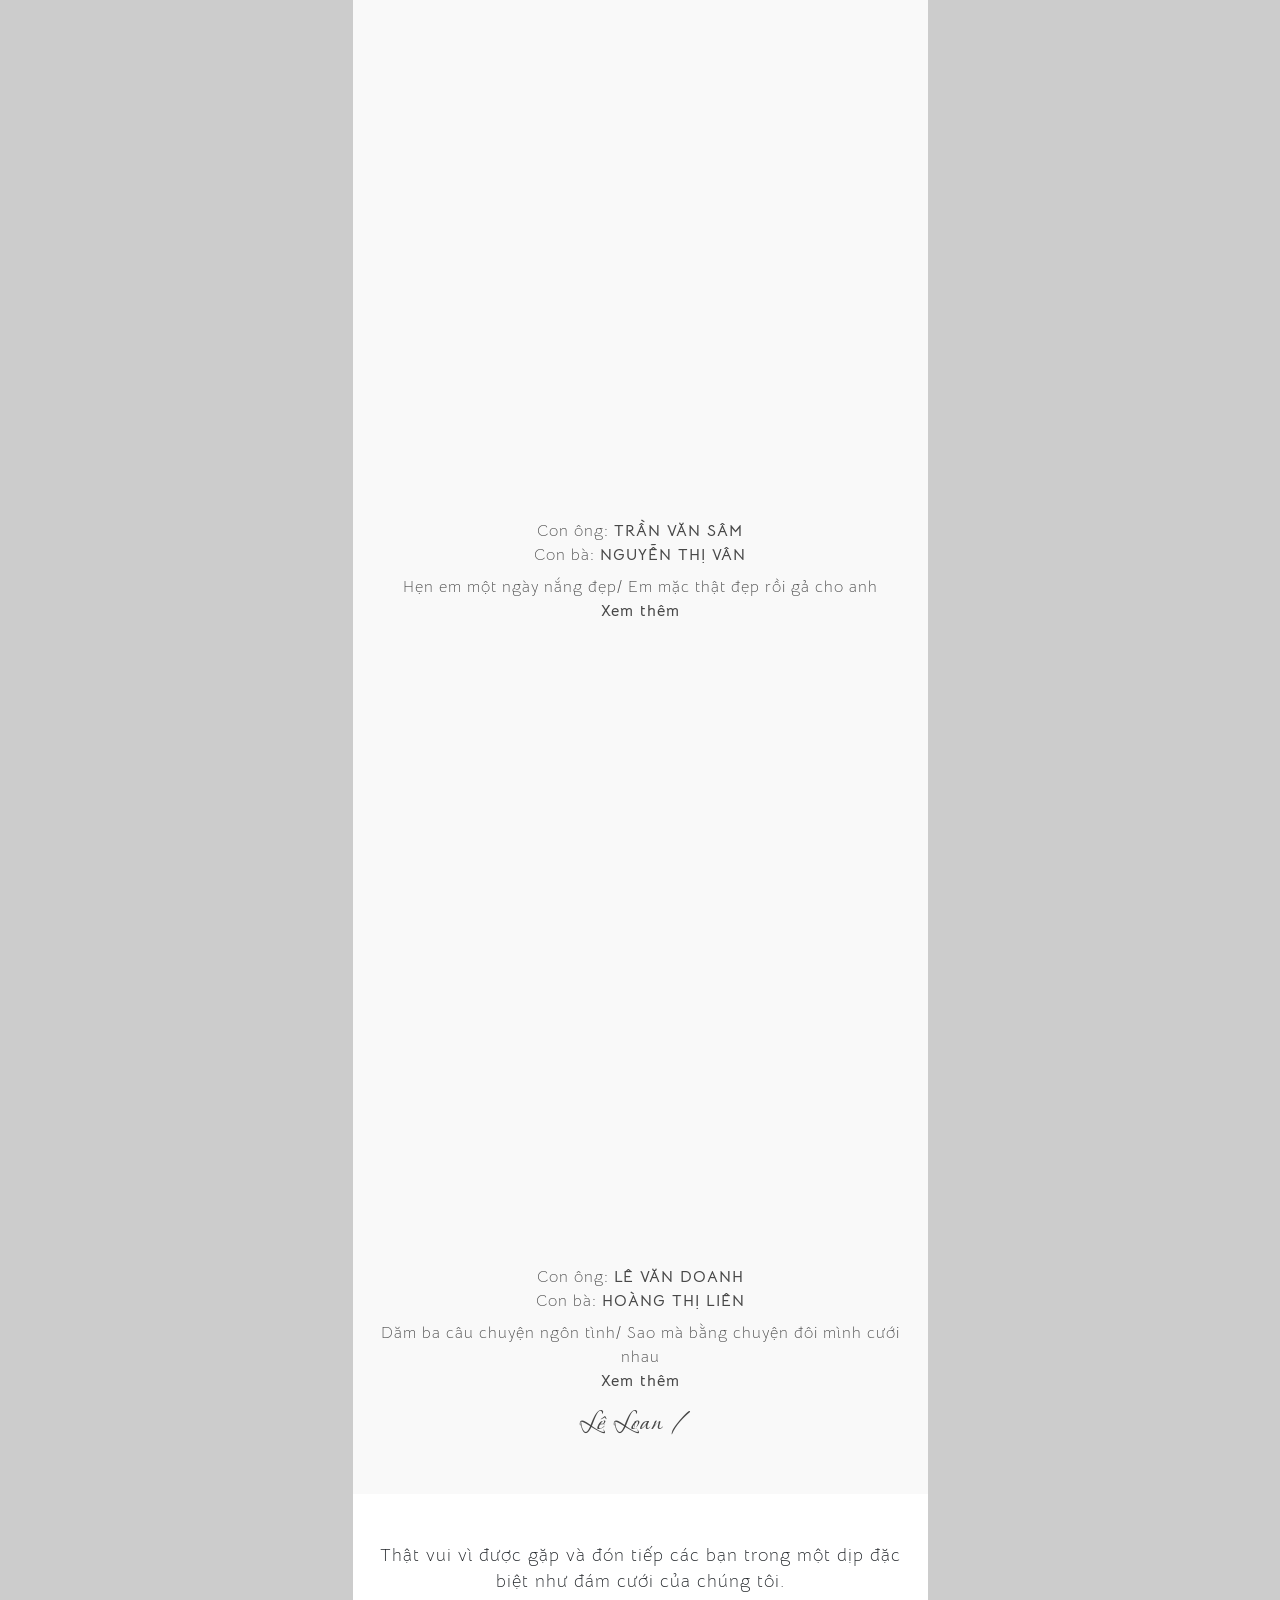
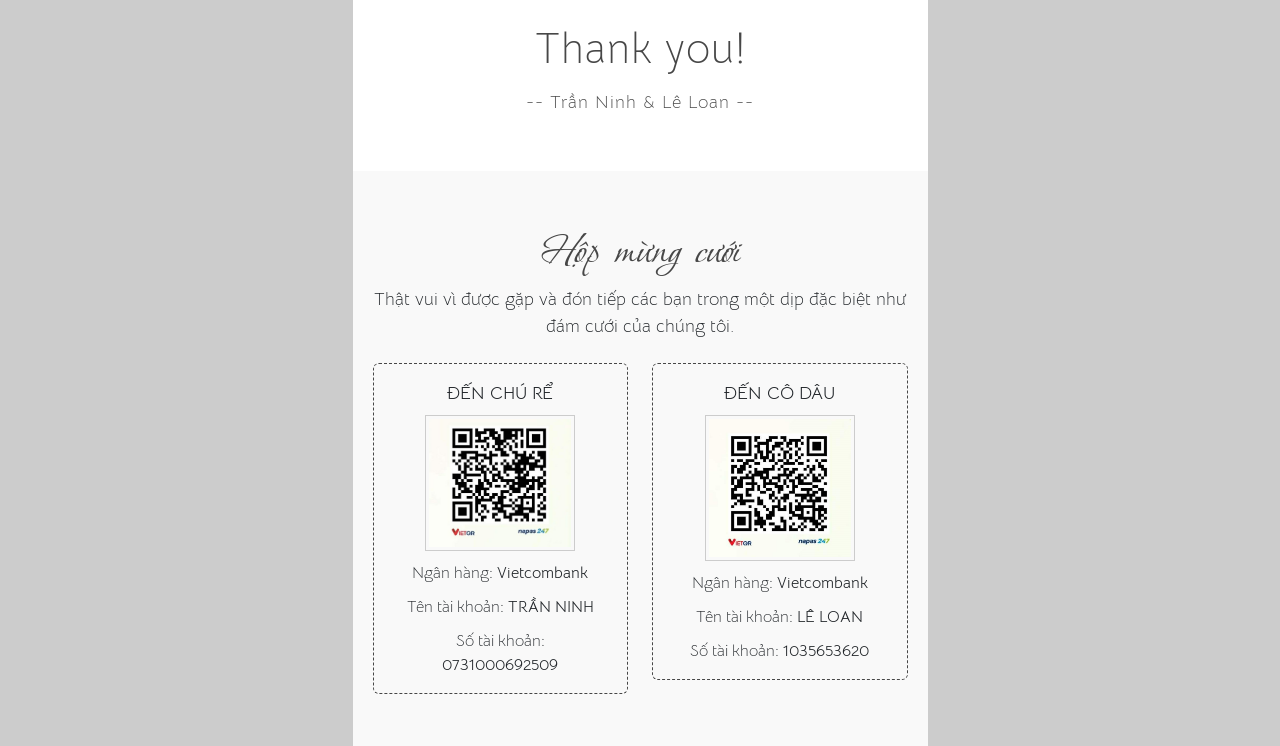
==== commit 47d7f8ee: "đ" ====
--- a/index.html
+++ b/index.html
@@ -17,11 +17,11 @@
     />
     <meta
       property="og:image"
-      content="https://googlemap2.github.io/tranninh/assets/images/671e1073c905ba67e70da574.jpg?v=2"
+      content="https://googlemap2.github.io/tranninh/assets/images/og_image.jpg?v=3"
     />
     <meta
       property="og:image:secure_url"
-      content="https://googlemap2.github.io/tranninh/assets/images/671e1073c905ba67e70da574.jpg?v=2"
+      content="https://googlemap2.github.io/tranninh/assets/images/og_image.jpg?v=3"
     />
     <meta property="og:image:type" content="image/jpeg" />
     <meta property="og:locale" content="vi_VN" />
@@ -35,7 +35,7 @@
     />
     <meta
       name="twitter:image"
-      content="https://googlemap2.github.io/tranninh/assets/images/671e1073c905ba67e70da574.jpg?v=2"
+      content="https://googlemap2.github.io/tranninh/assets/images/og_image.jpg?v=3"
     />
     <link
       href="https://fonts.googleapis.com/css2?family=Texturina:opsz,wght@12..72,100&amp;display=swap"
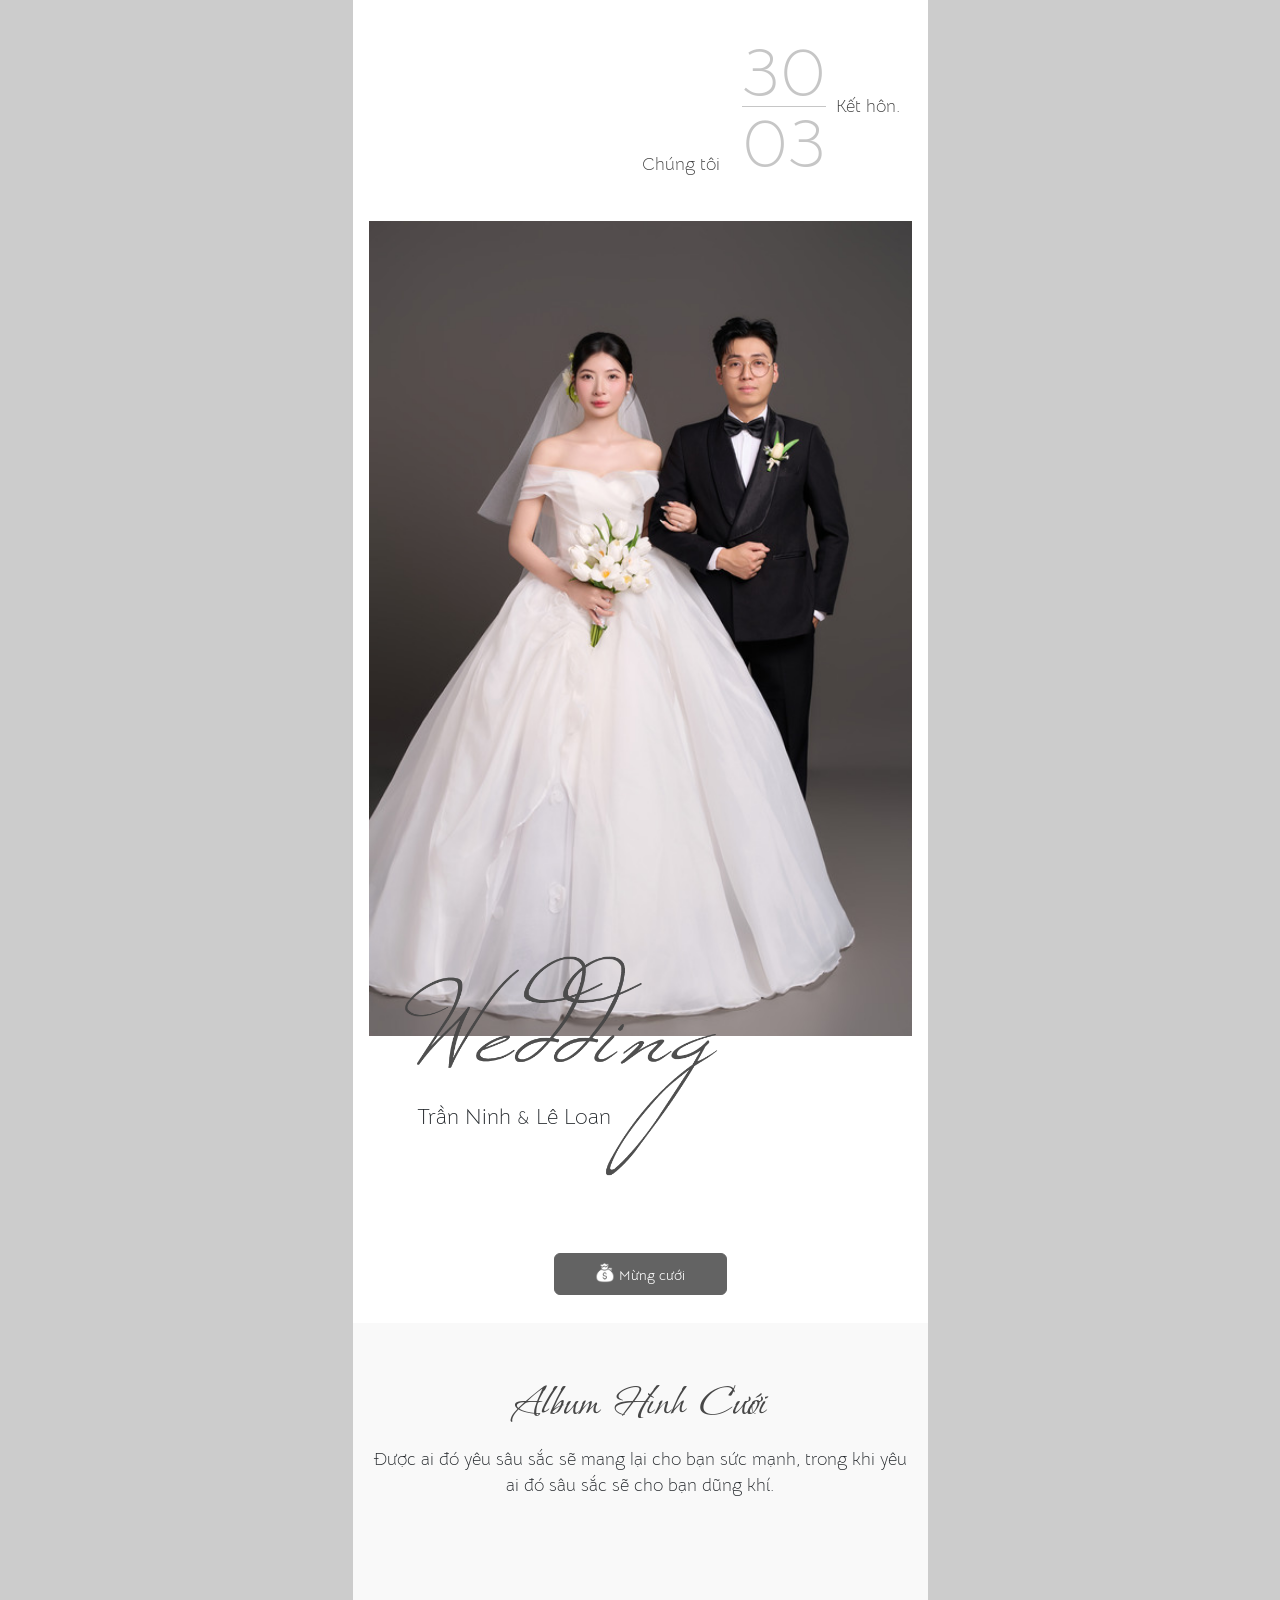
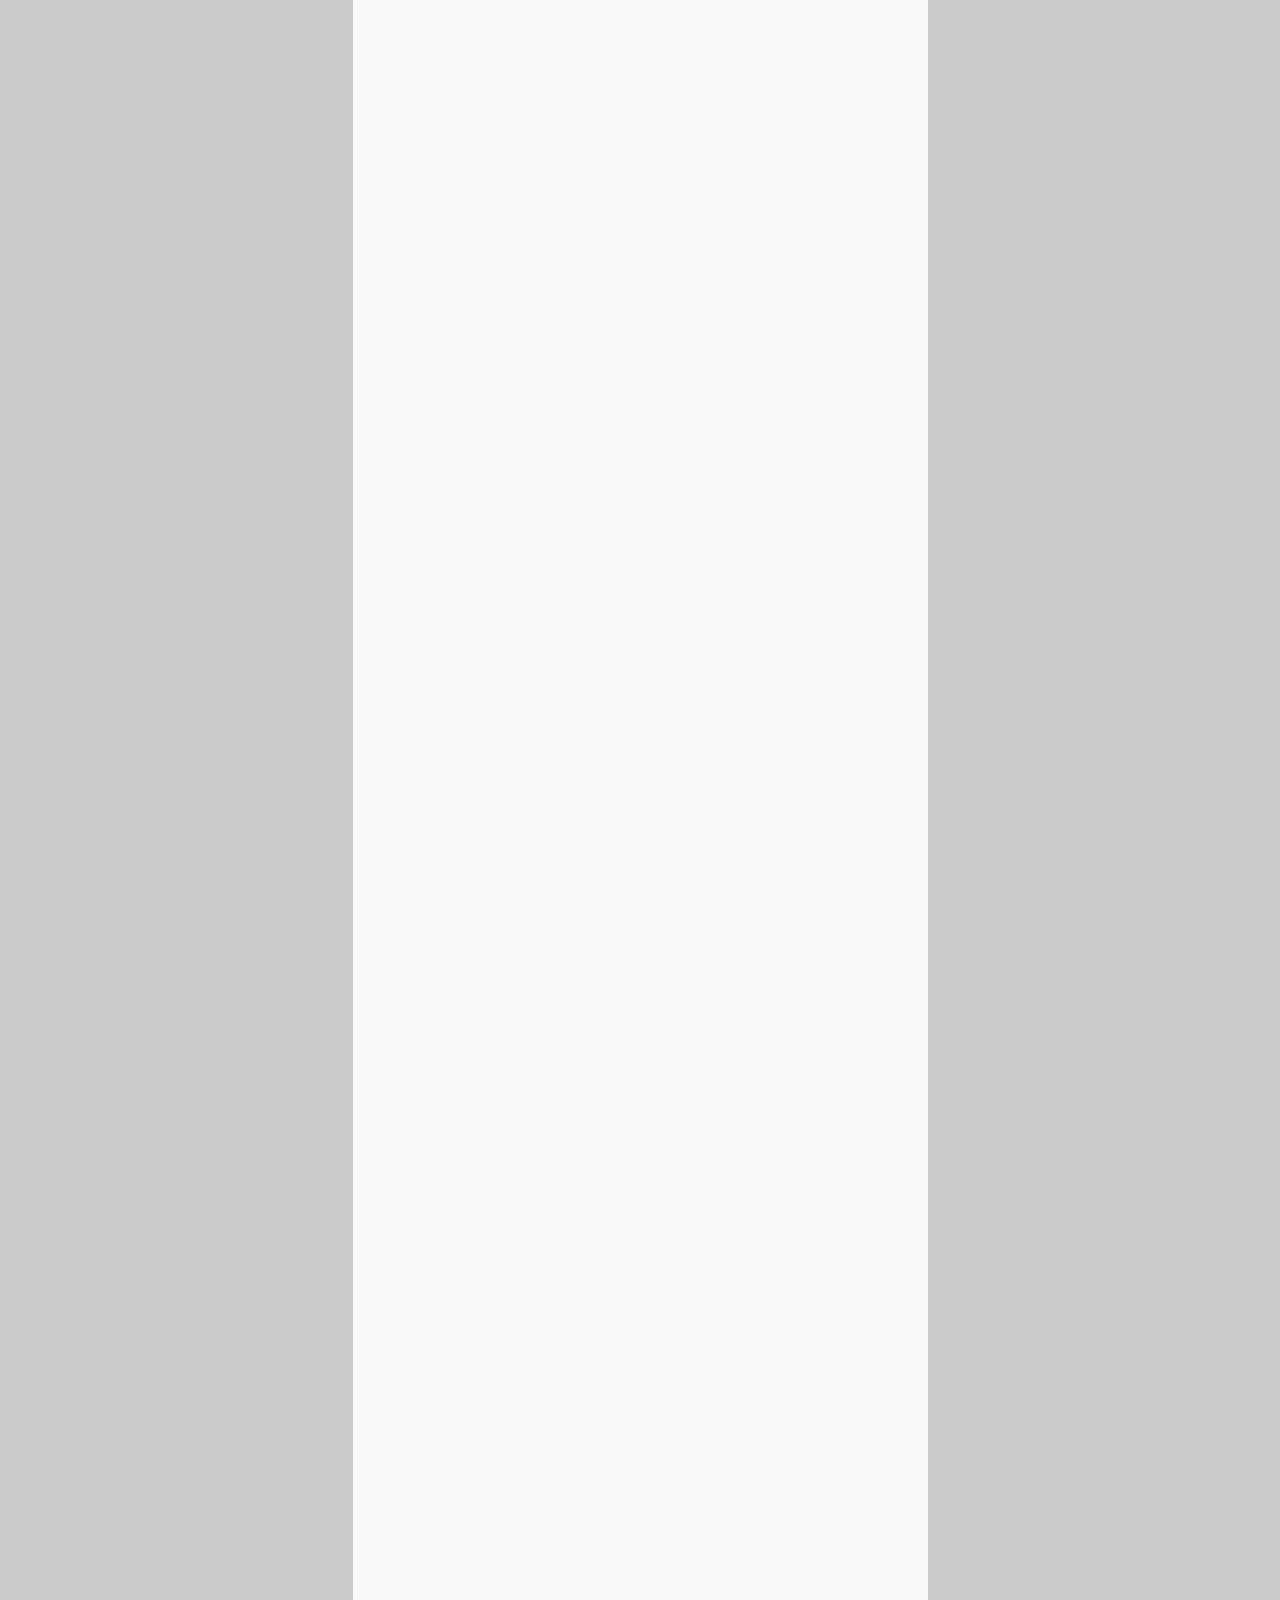
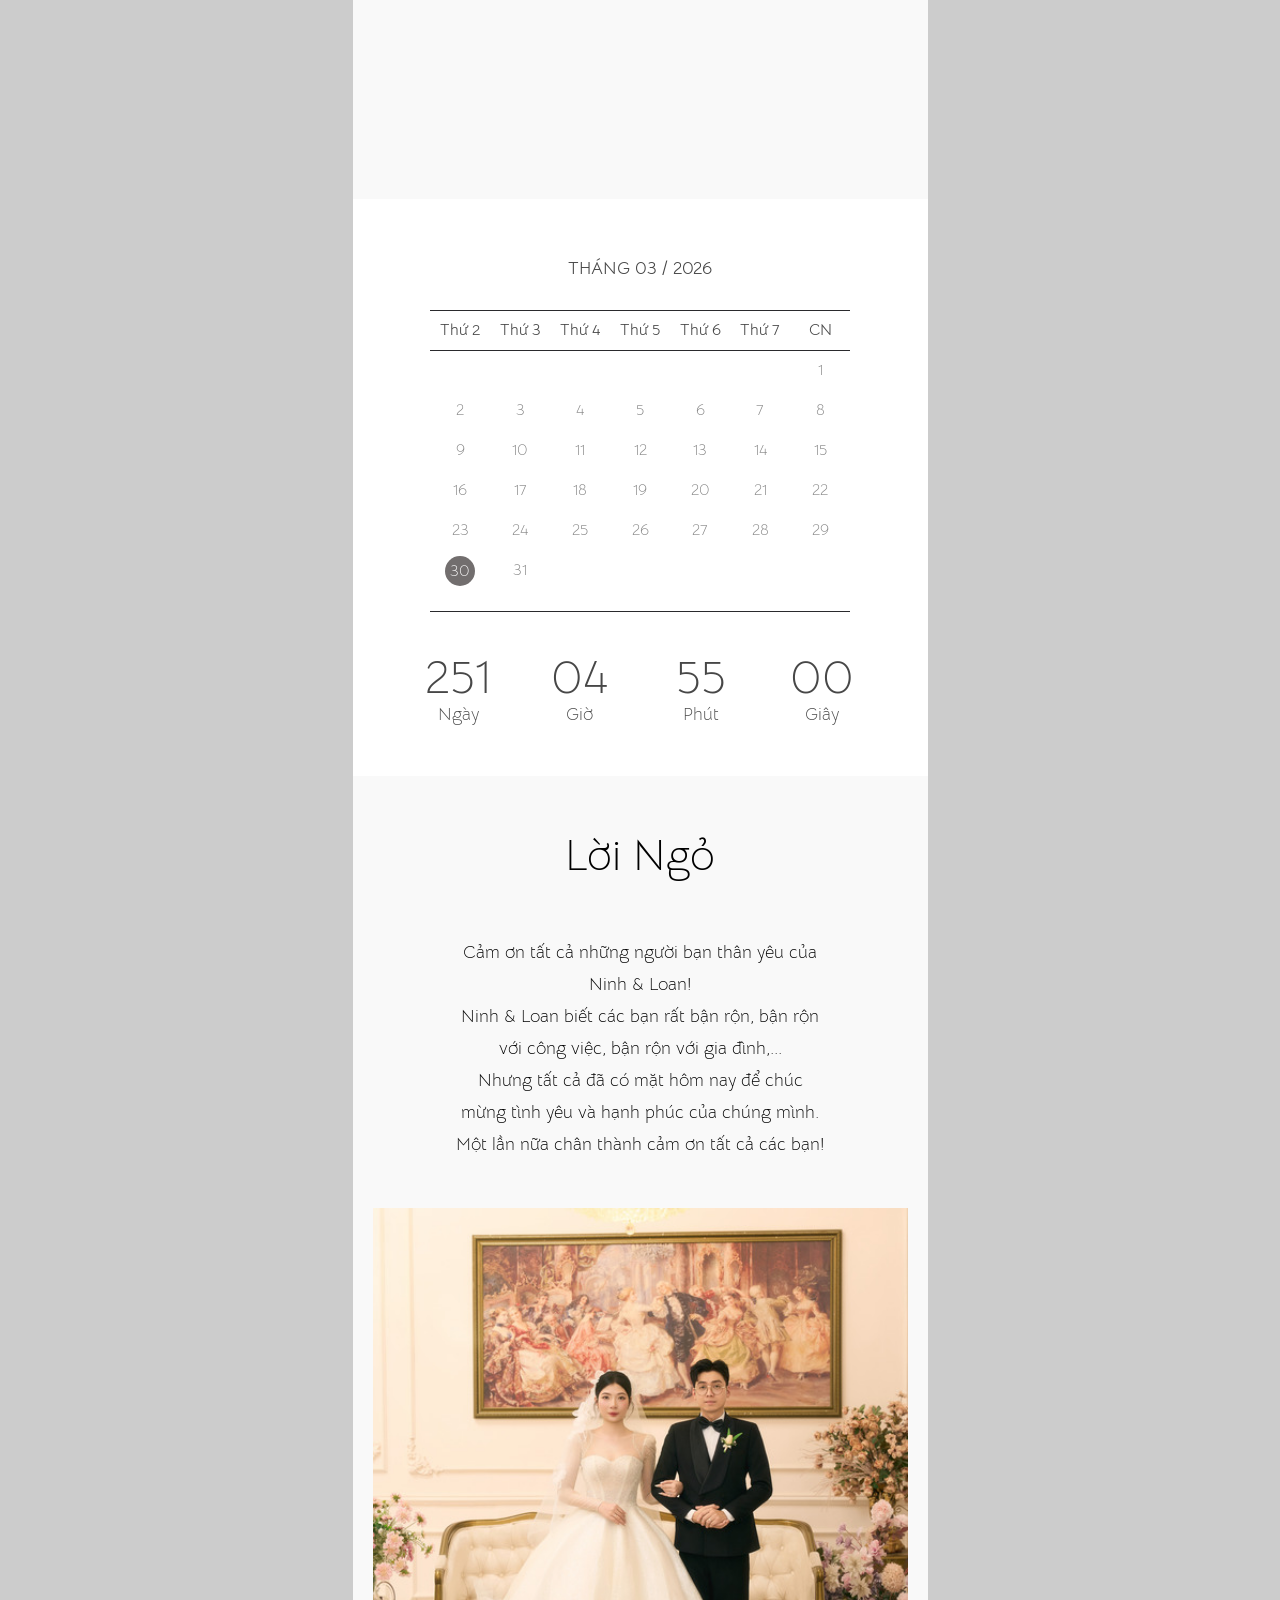
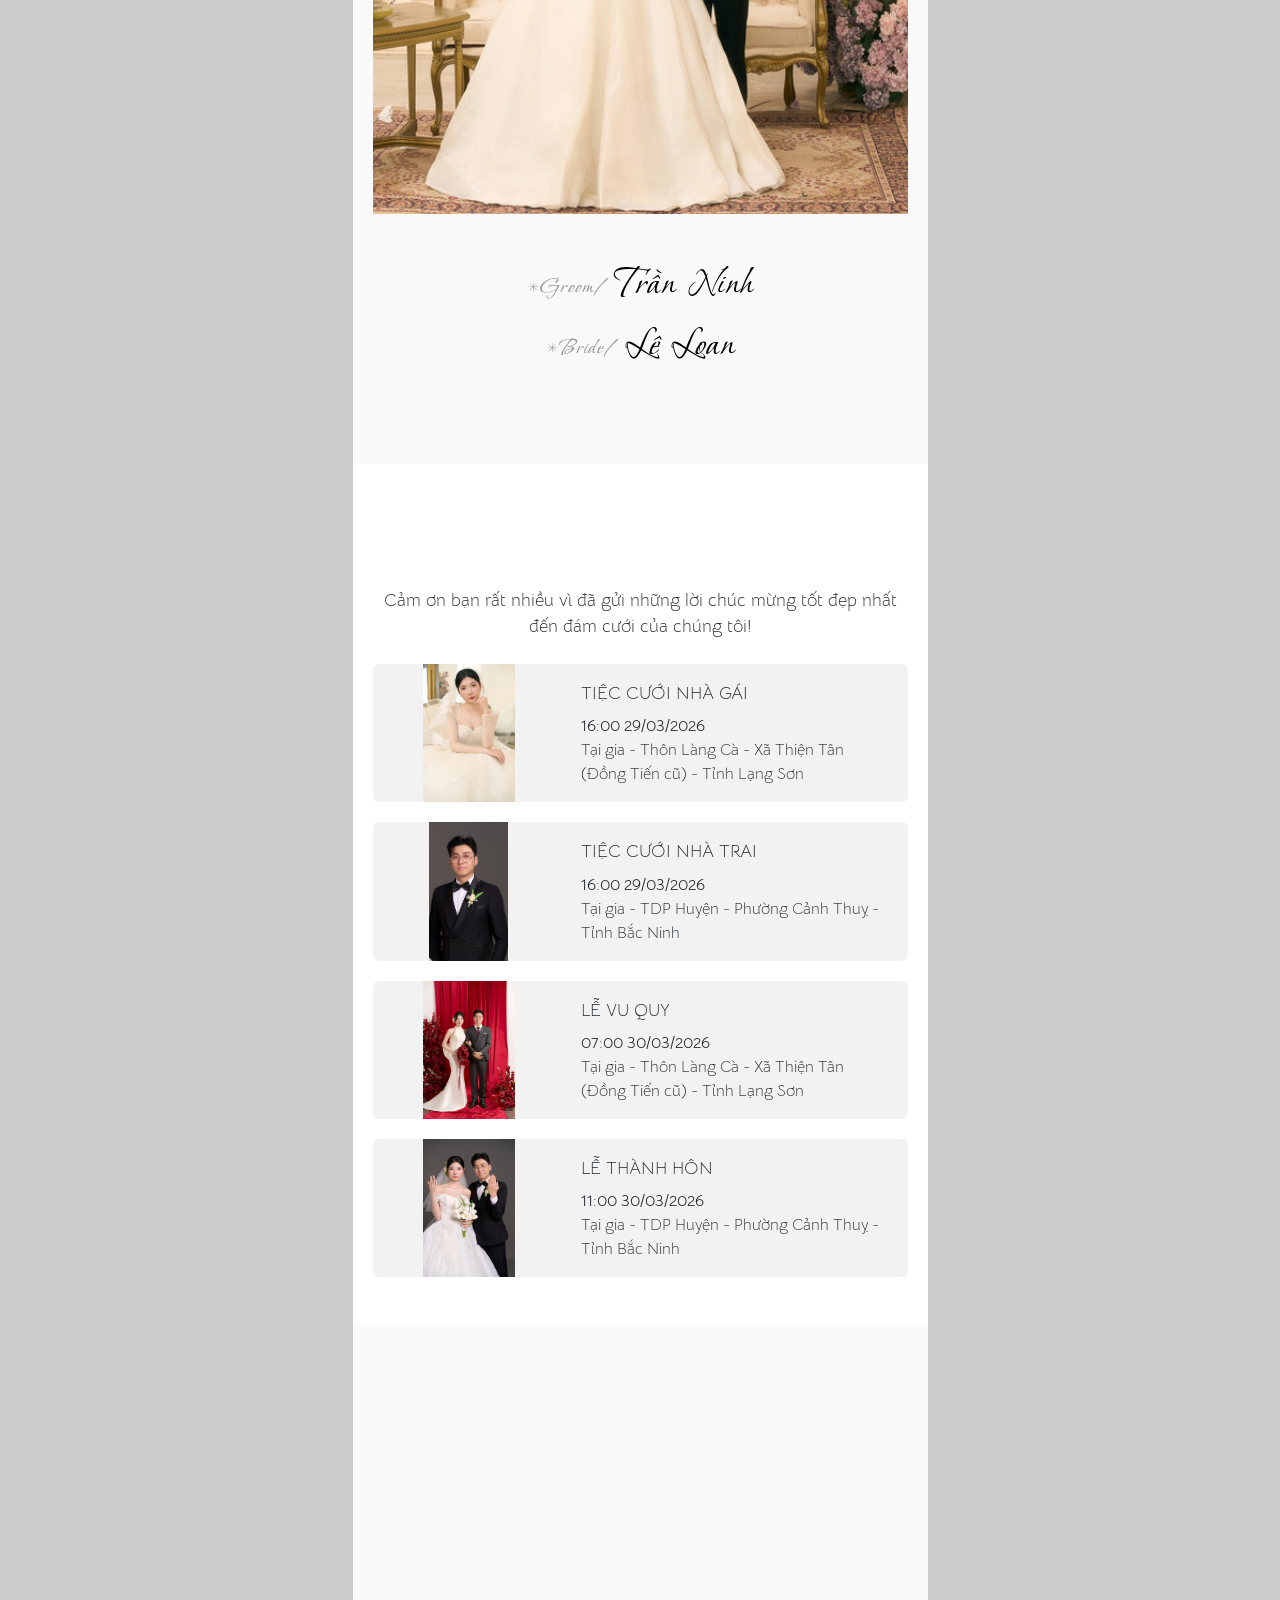
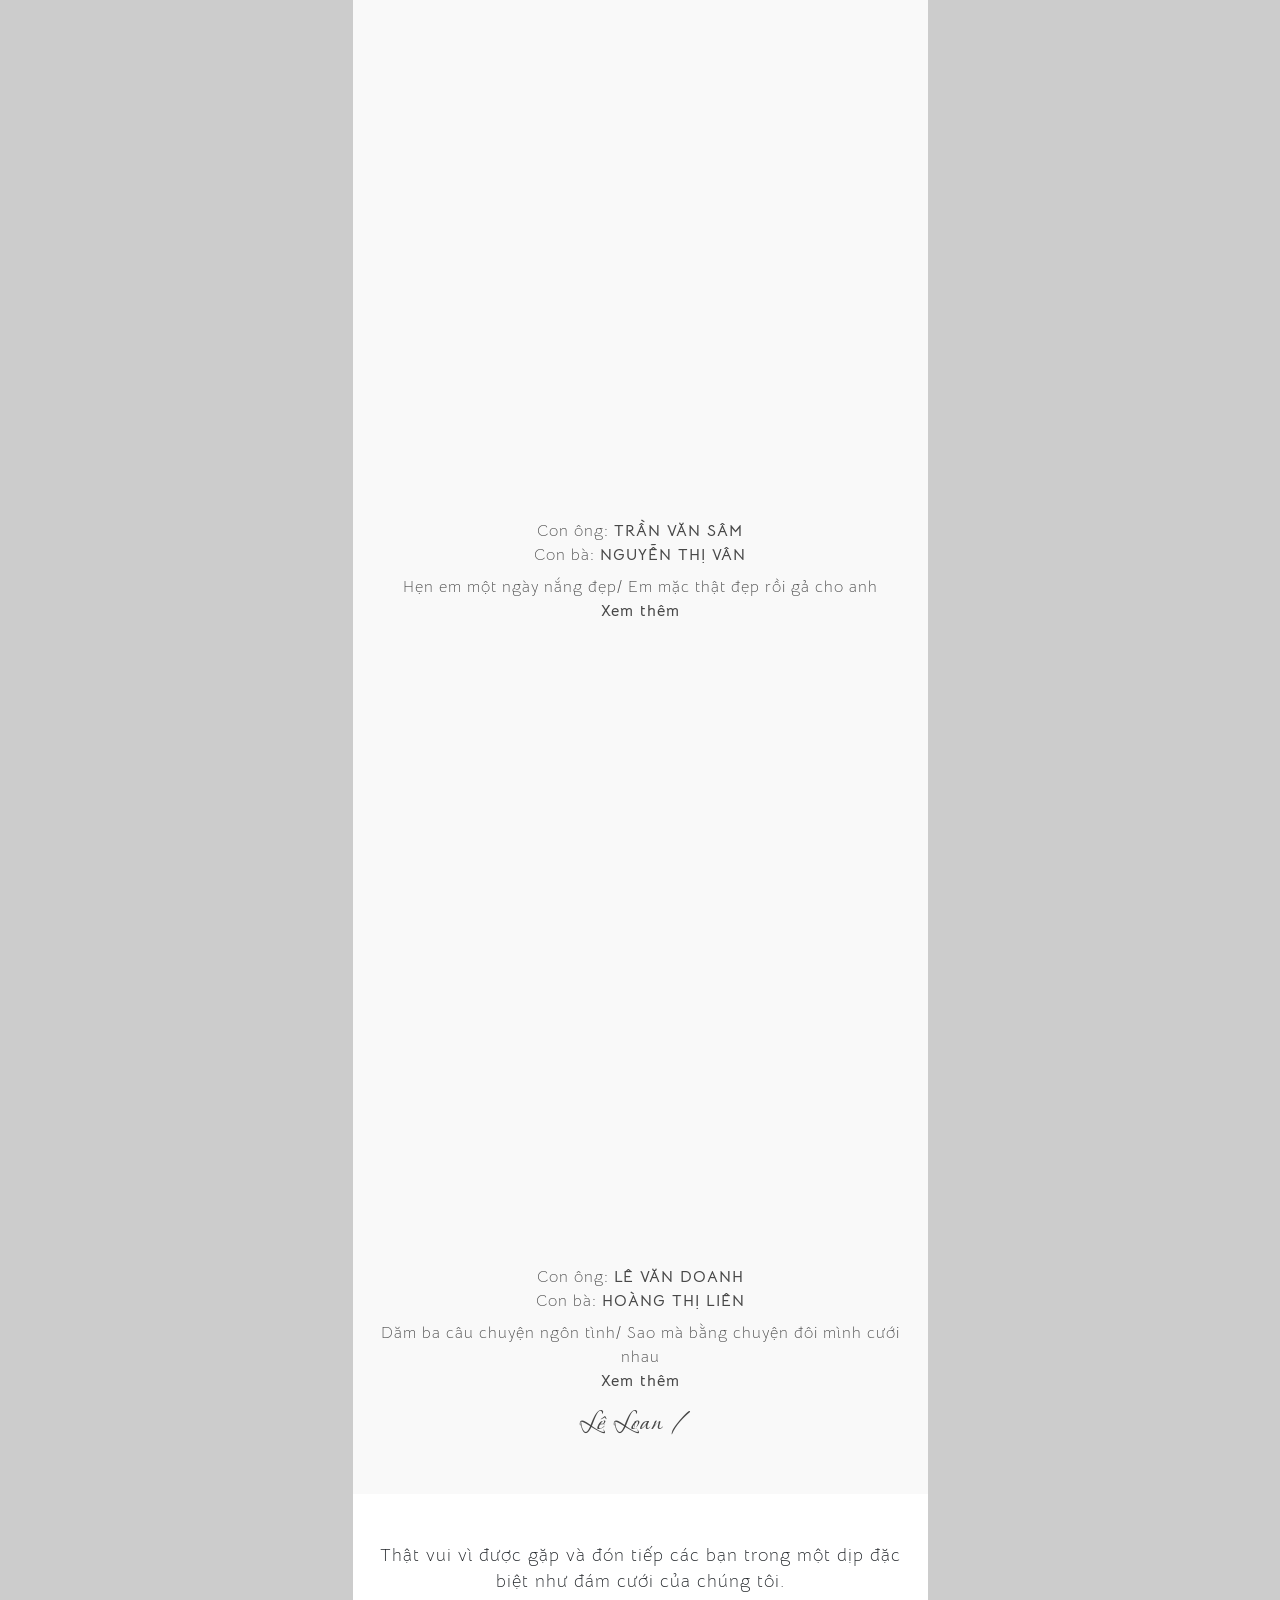
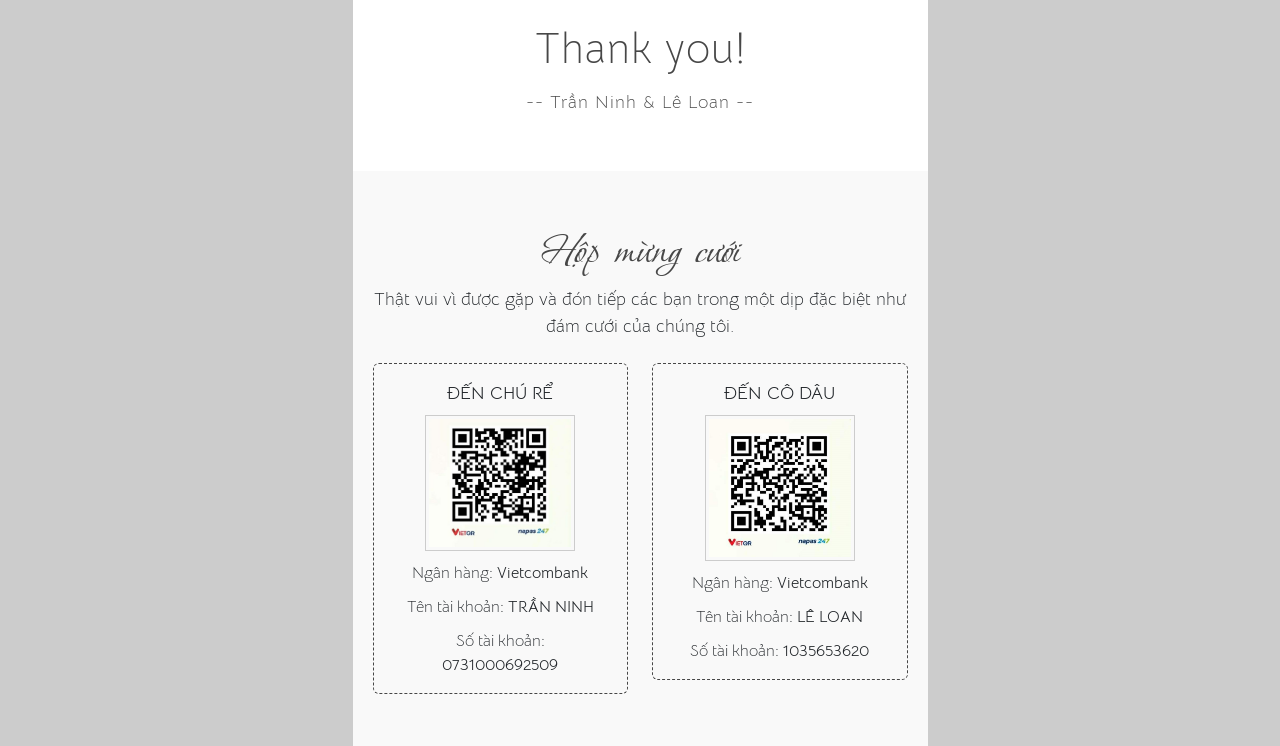
==== commit 665ec478: "s" ====
--- a/index.html
+++ b/index.html
@@ -17,11 +17,11 @@
     />
     <meta
       property="og:image"
-      content="https://googlemap2.github.io/tranninh/assets/images/og_image.jpg?v=3"
+      content="https://googlemap2.github.io/tranninh/assets/images/og_image.jpg?v=4"
     />
     <meta
       property="og:image:secure_url"
-      content="https://googlemap2.github.io/tranninh/assets/images/og_image.jpg?v=3"
+      content="https://googlemap2.github.io/tranninh/assets/images/og_image.jpg?v=4"
     />
     <meta property="og:image:type" content="image/jpeg" />
     <meta property="og:locale" content="vi_VN" />
@@ -35,7 +35,7 @@
     />
     <meta
       name="twitter:image"
-      content="https://googlemap2.github.io/tranninh/assets/images/og_image.jpg?v=3"
+      content="https://googlemap2.github.io/tranninh/assets/images/og_image.jpg?v=4"
     />
     <link
       href="https://fonts.googleapis.com/css2?family=Texturina:opsz,wght@12..72,100&amp;display=swap"
